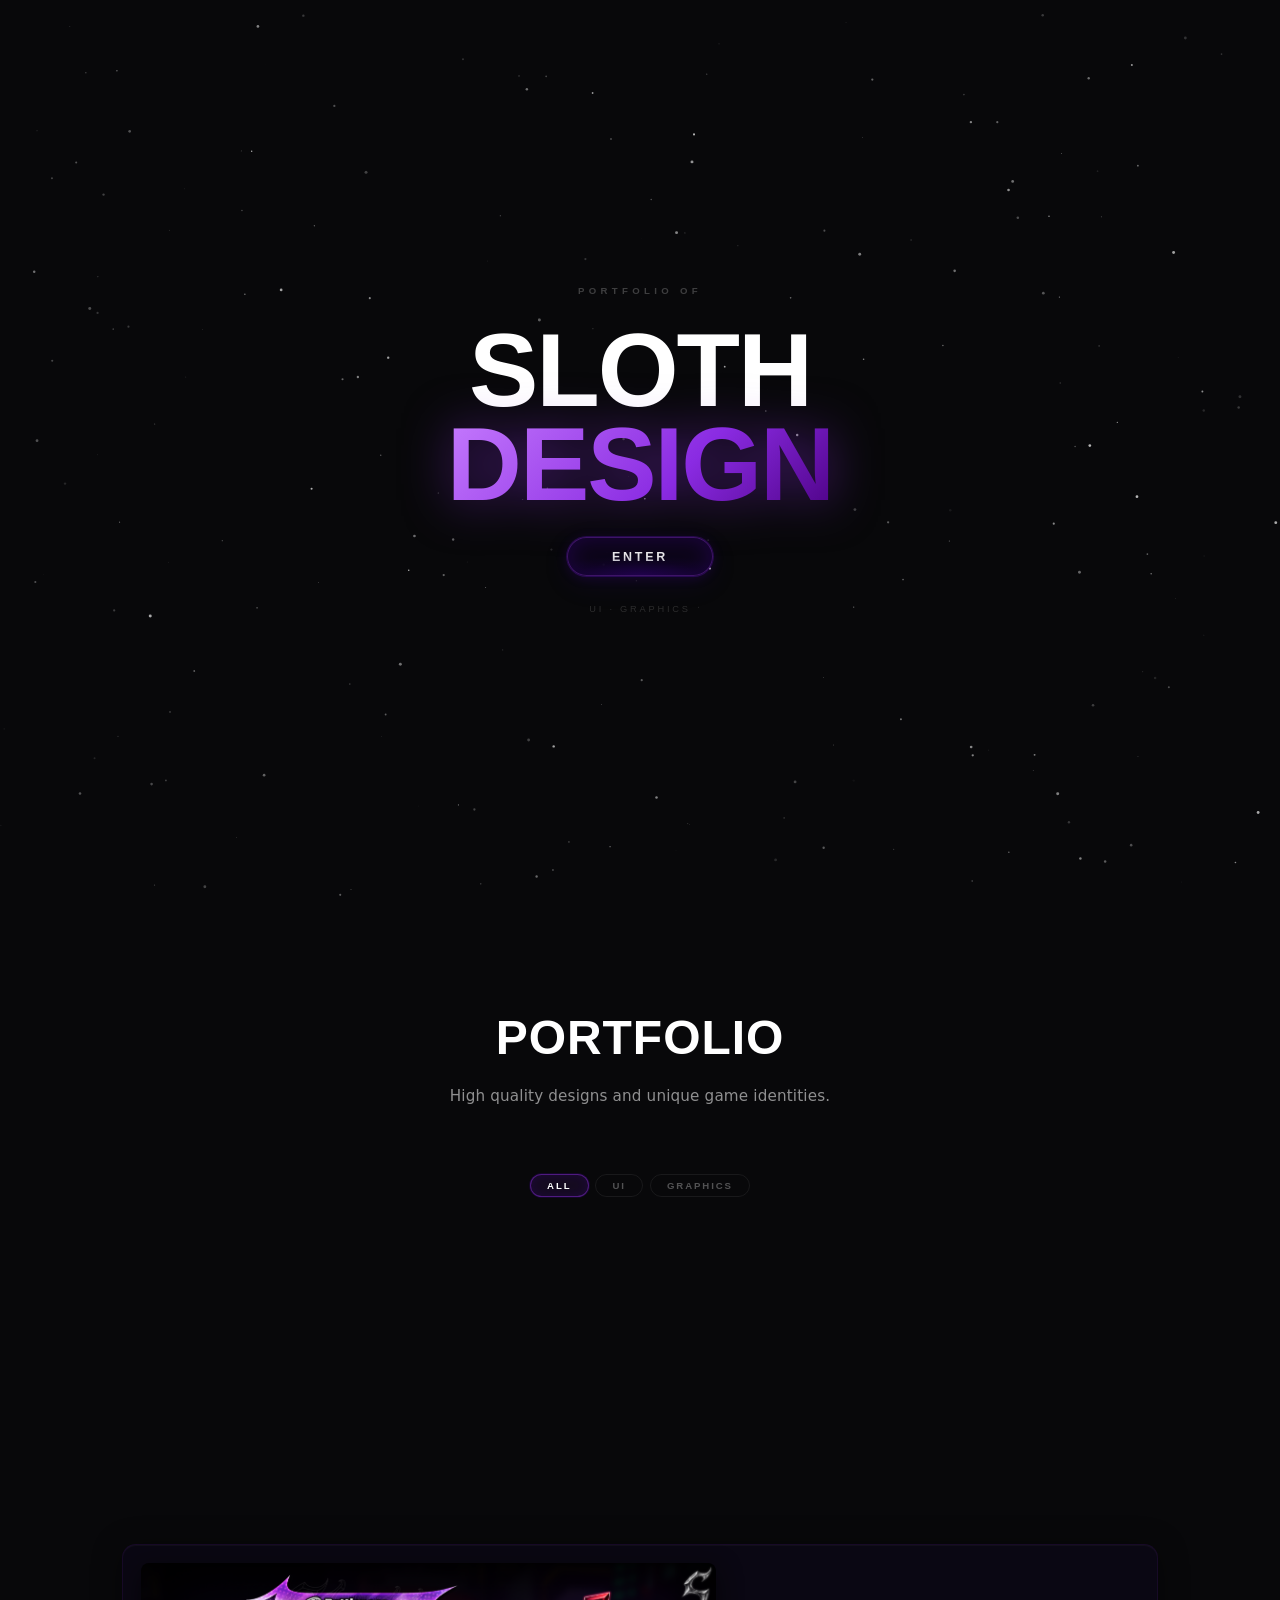
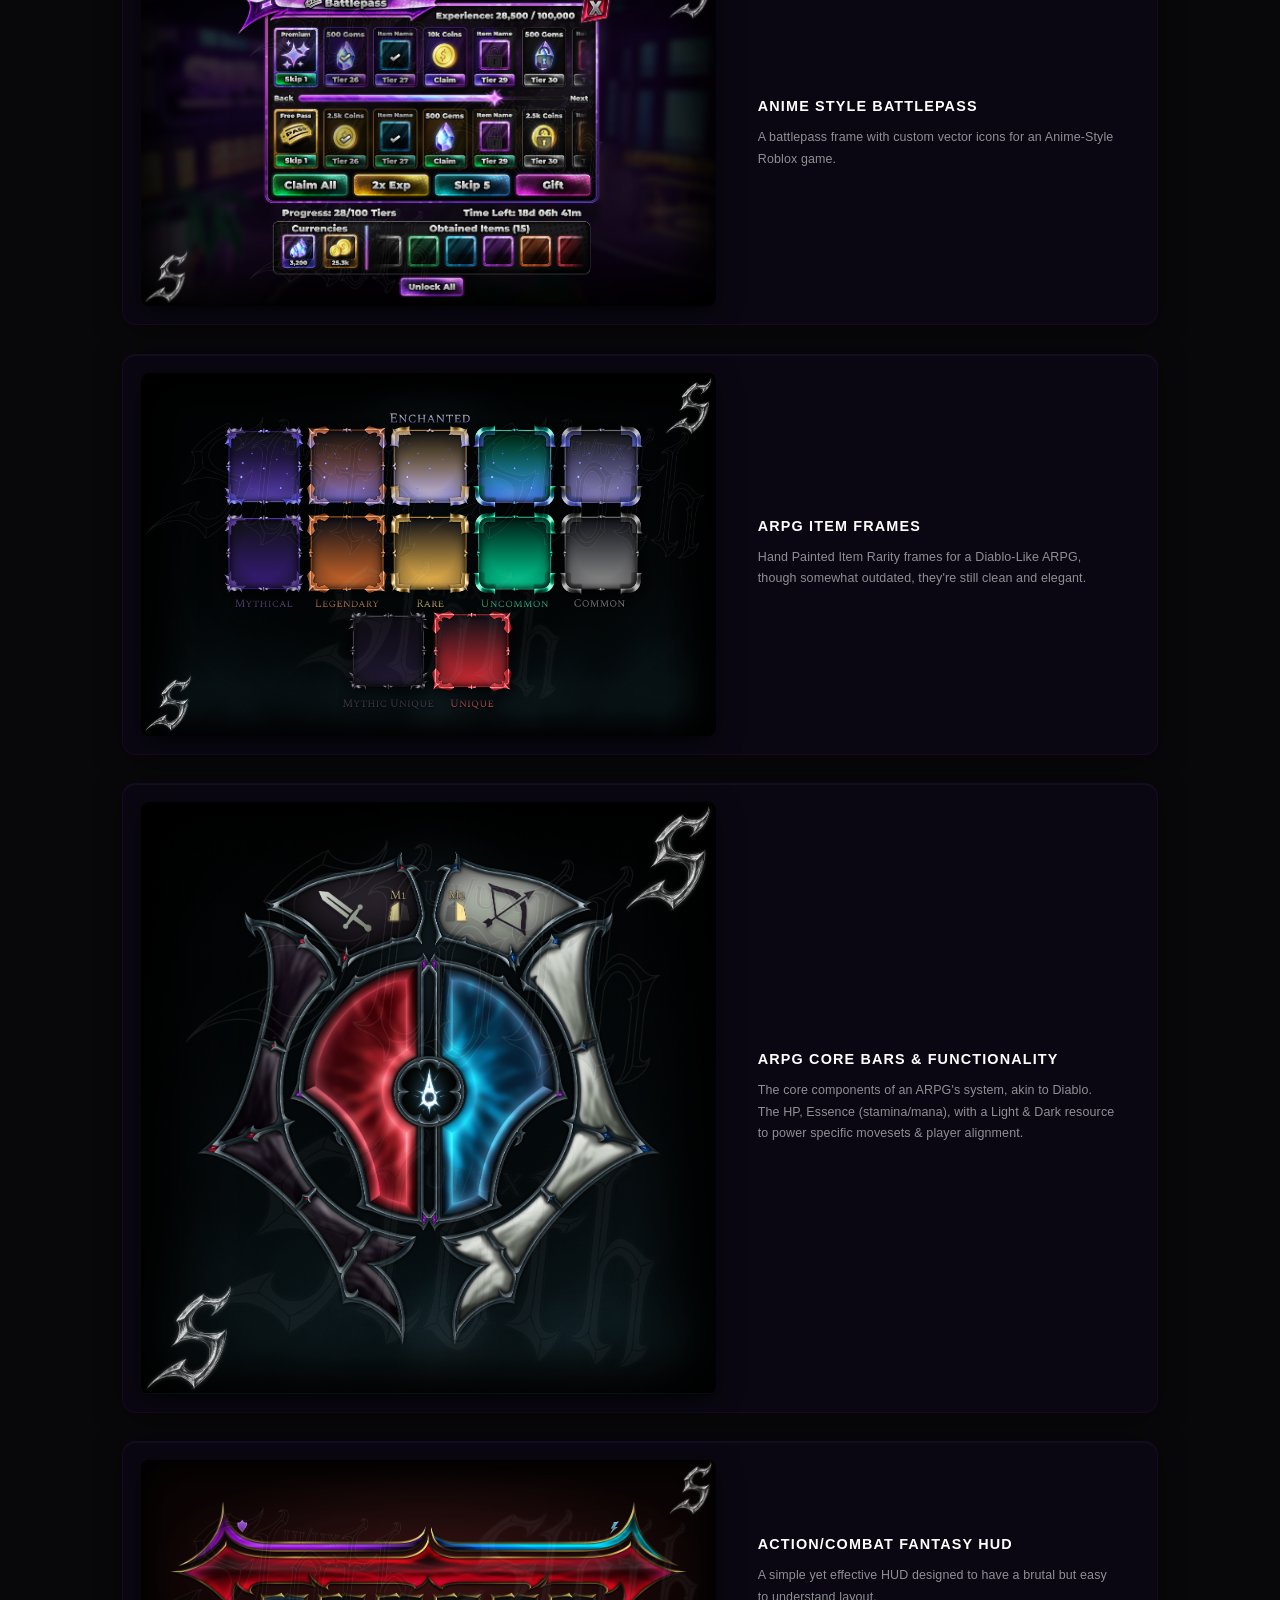
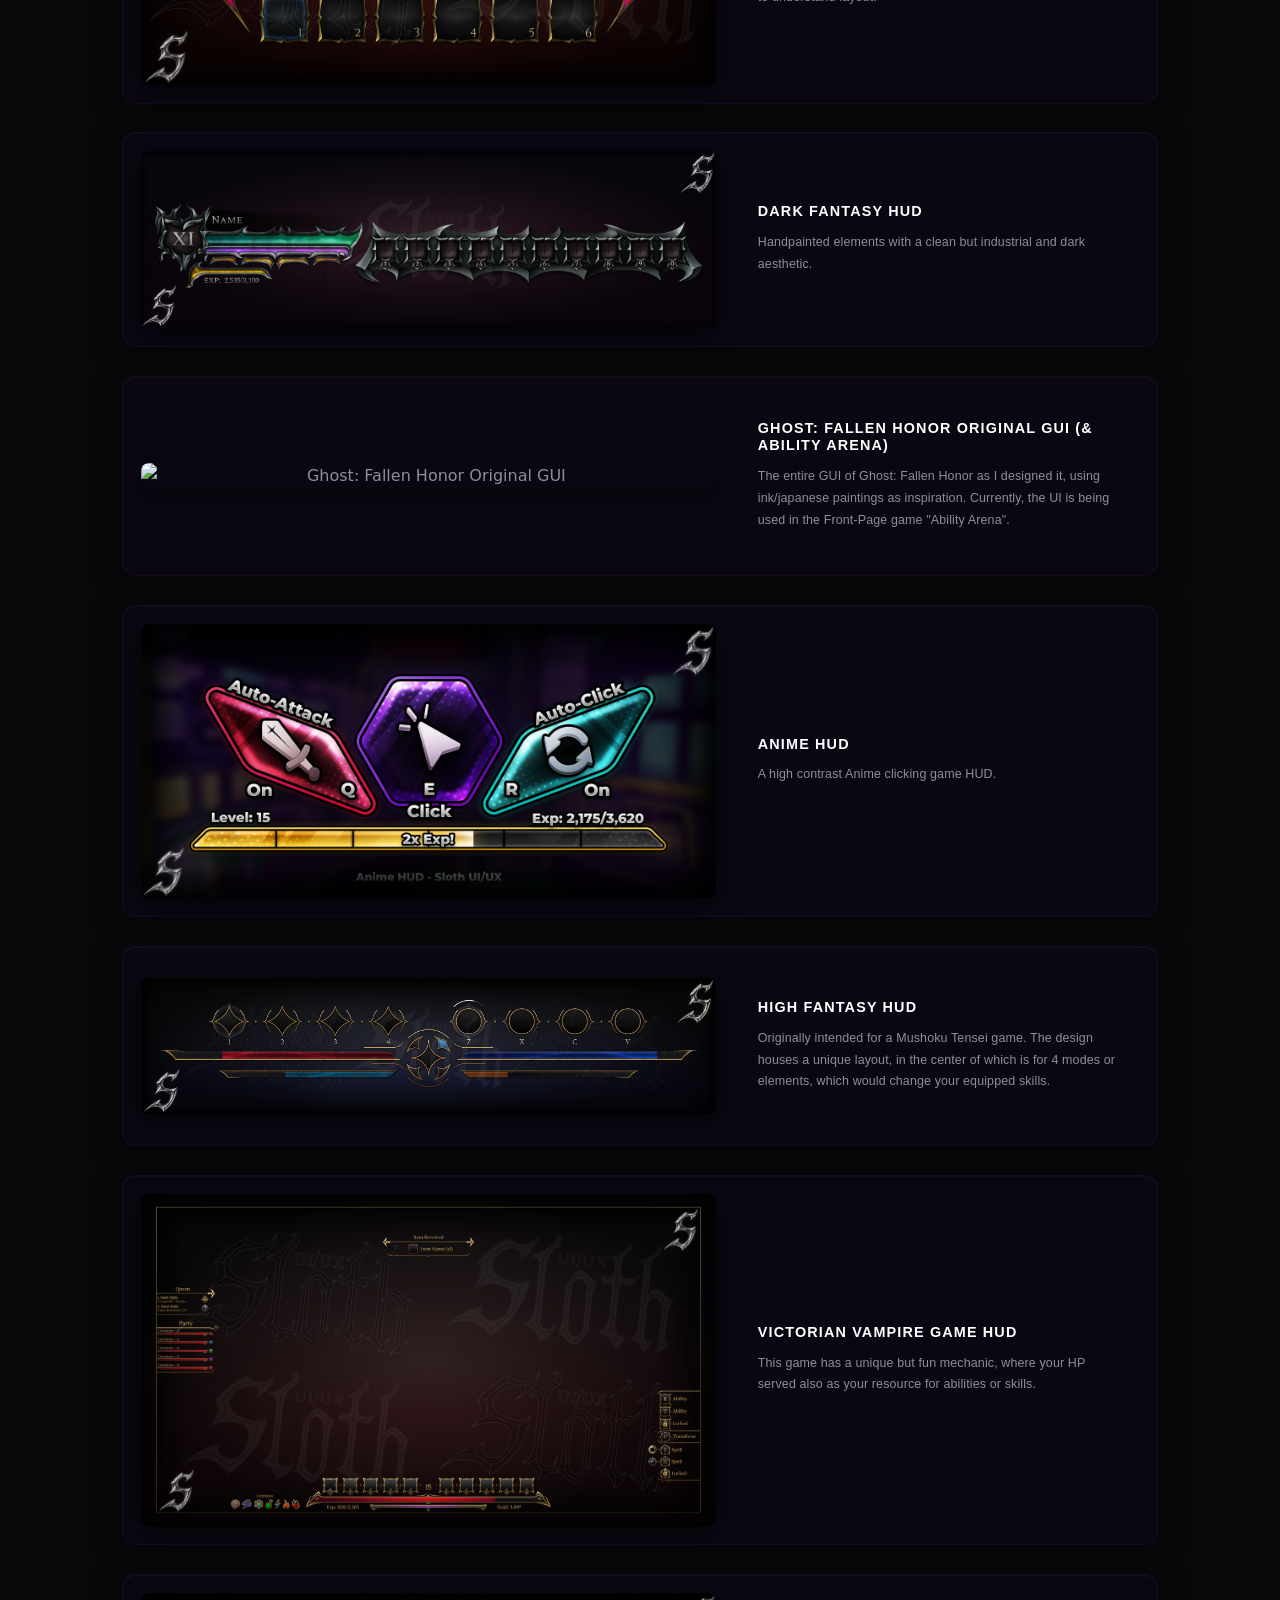
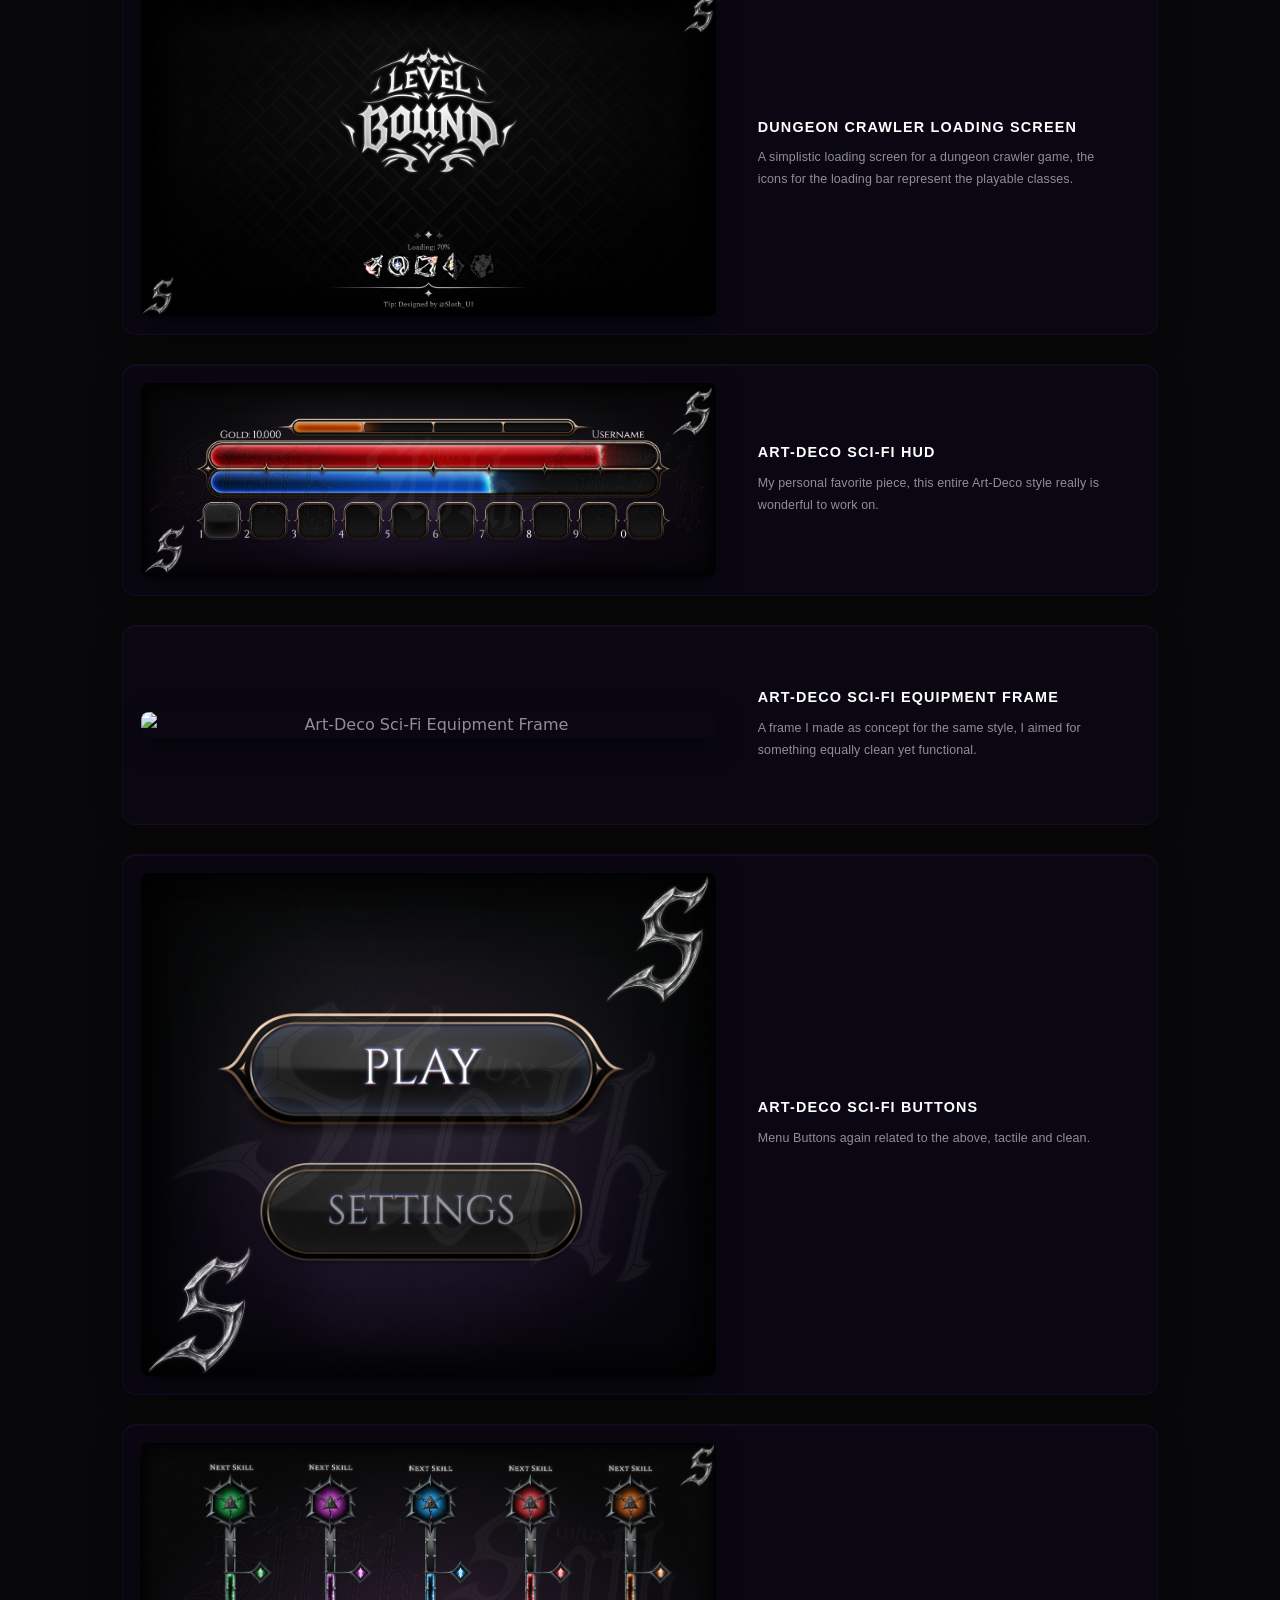
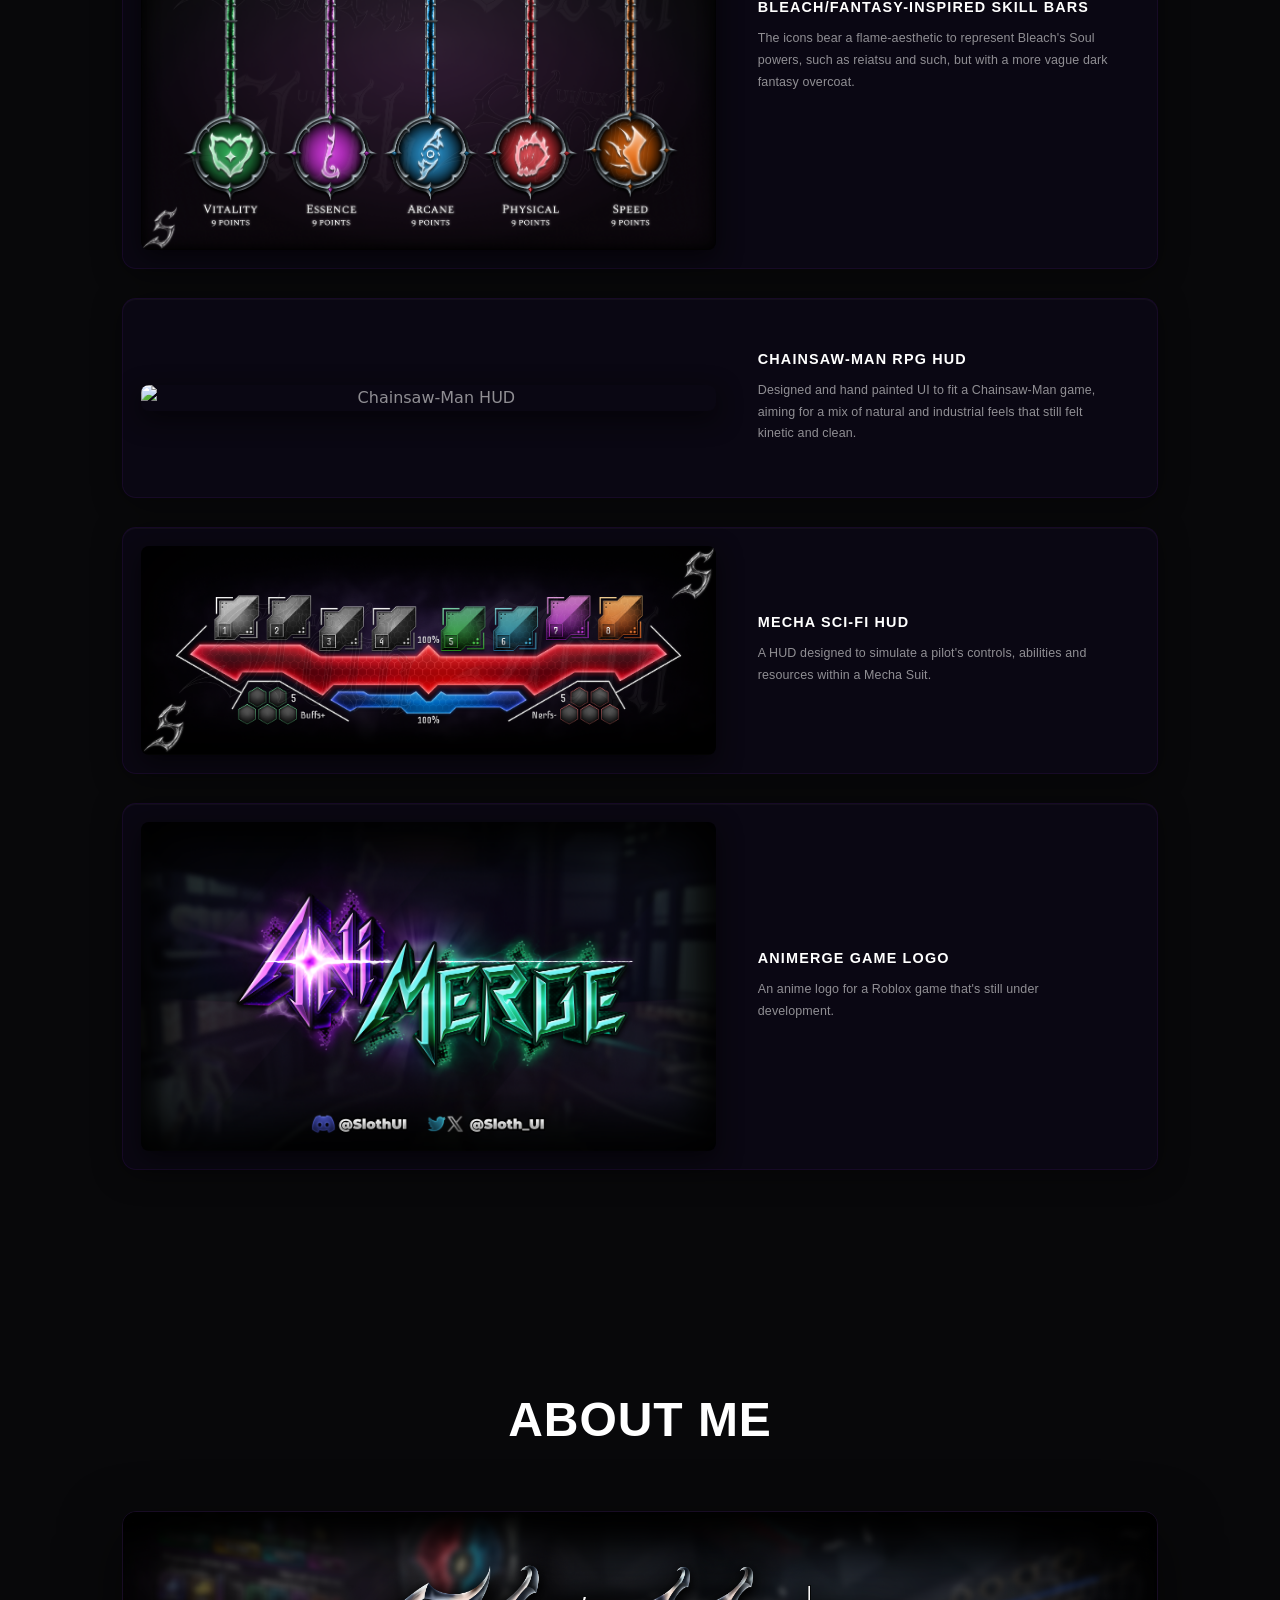
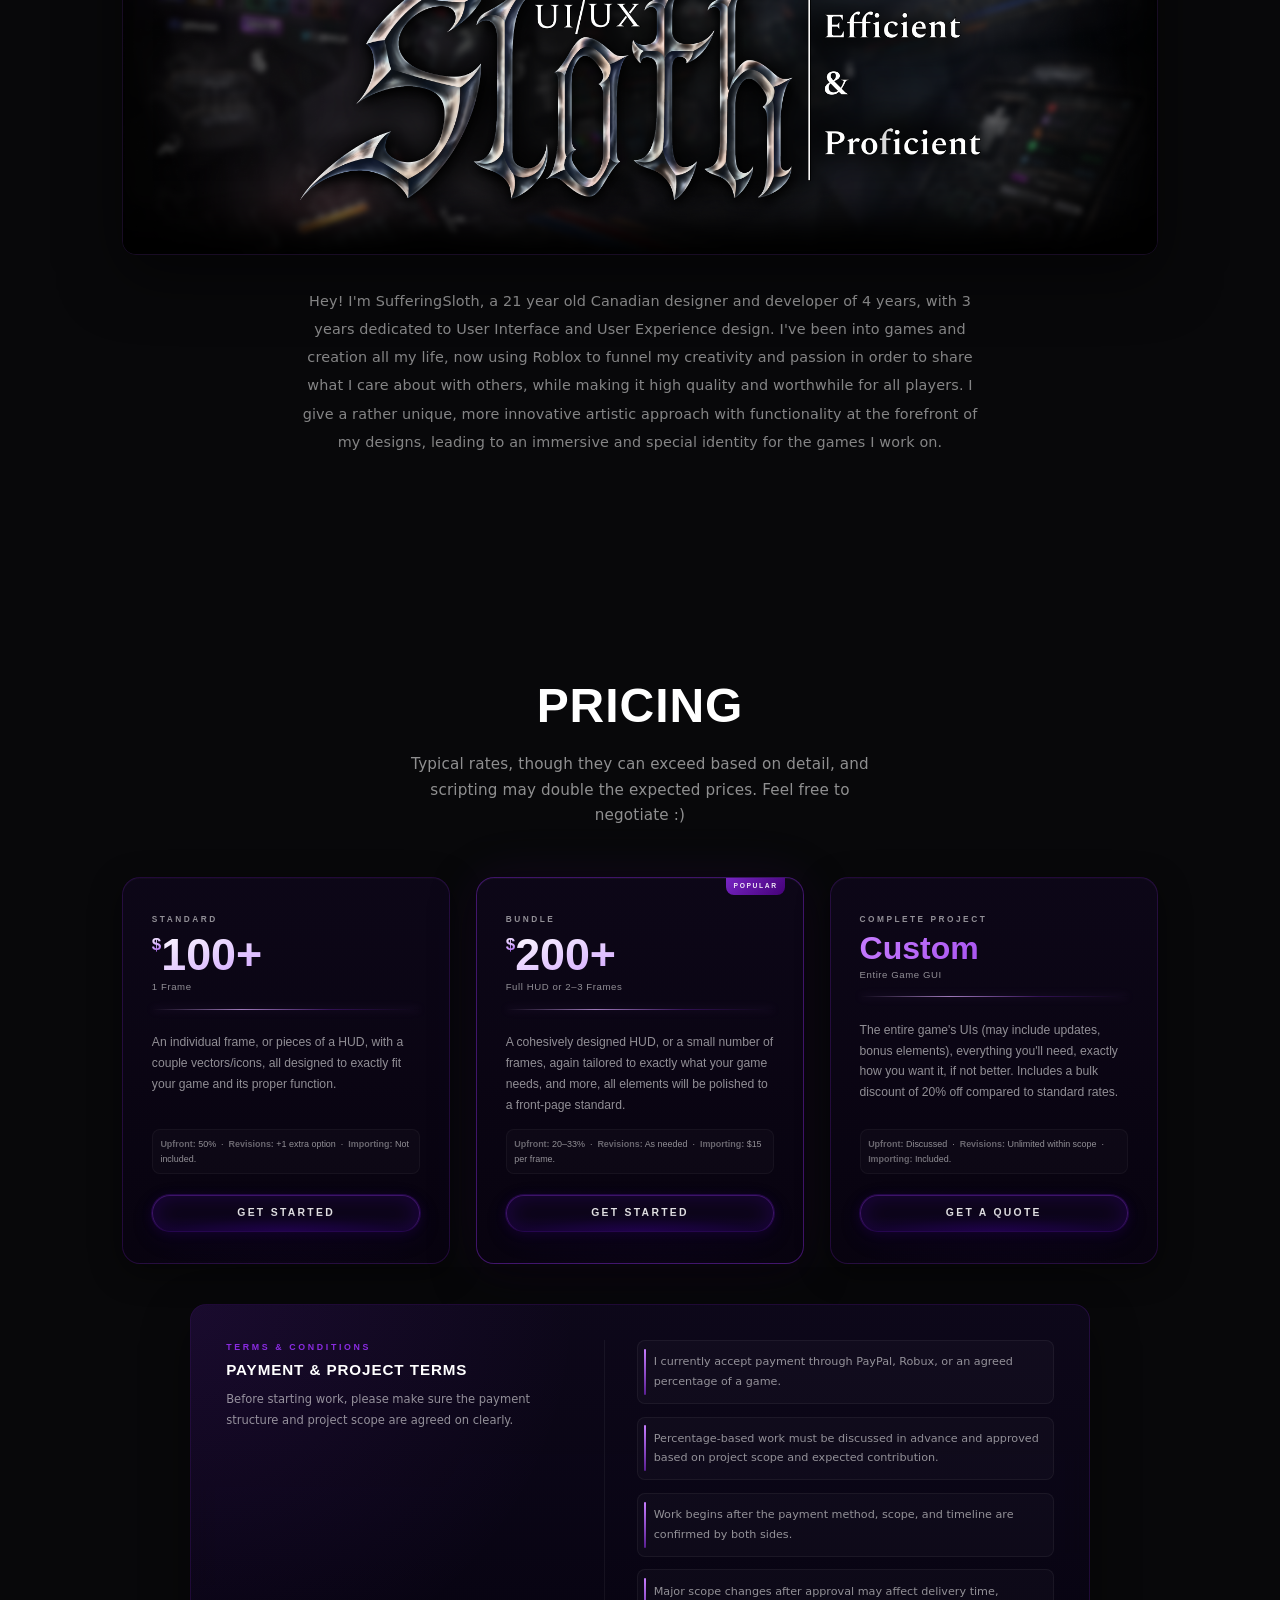
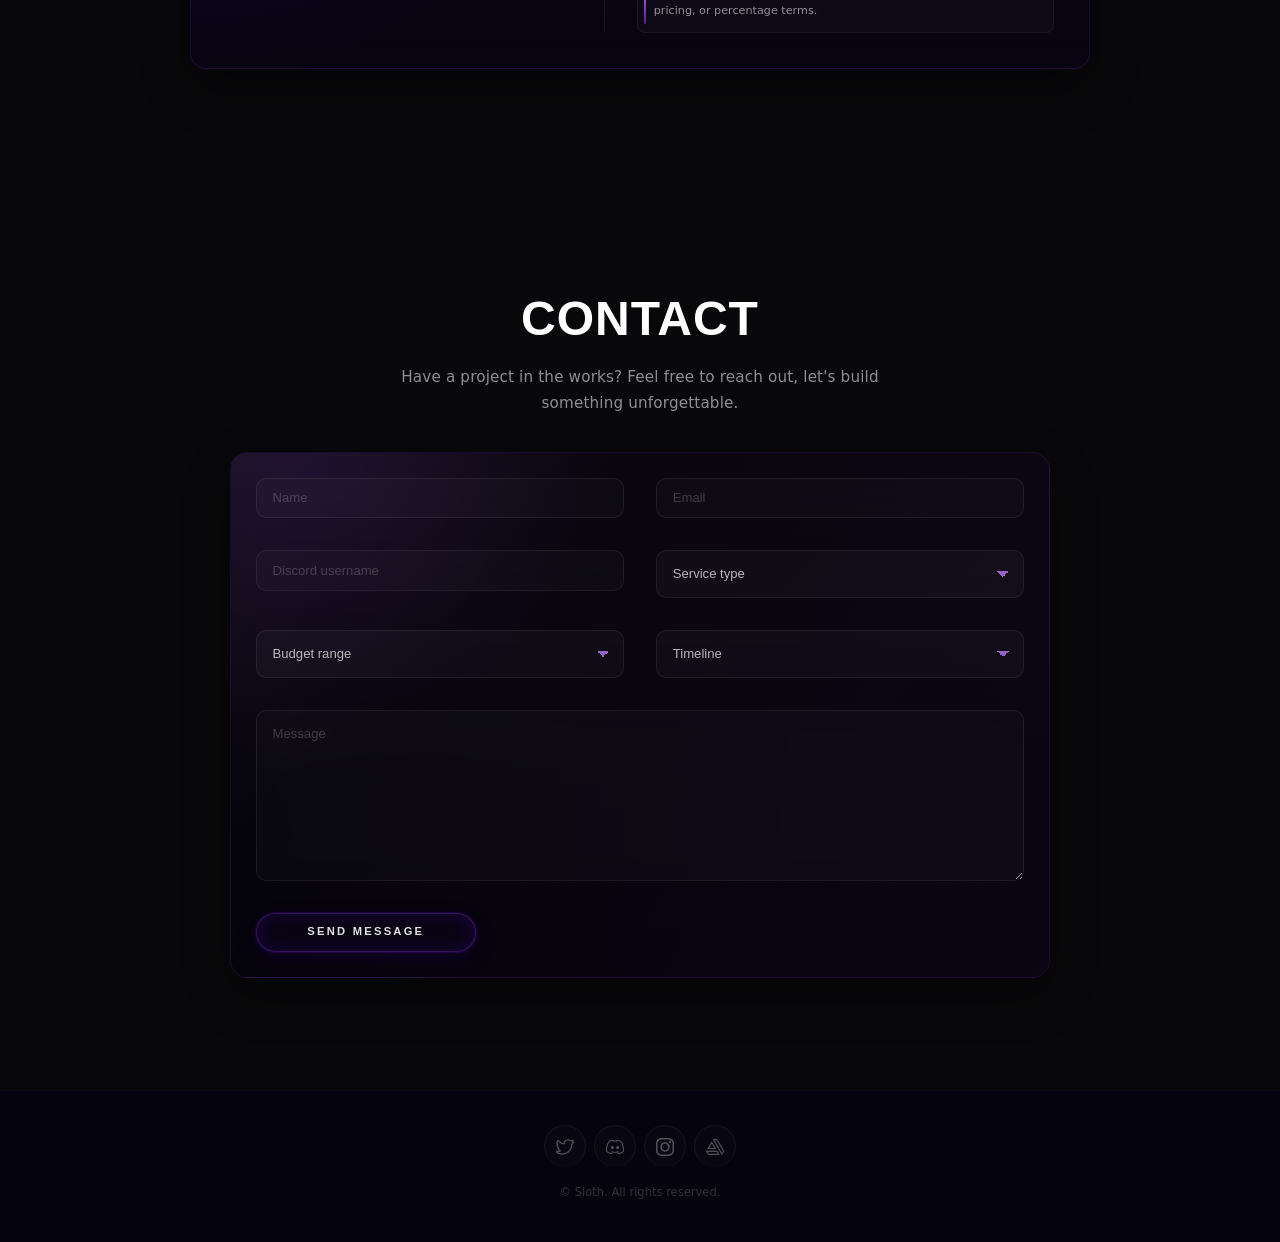
==== index.html @ d687457c "Update index.html" ====
<!DOCTYPE html>
<html lang="en">

<head>
    <title>Sloth UI/Graphics Designer</title>
    <meta charset="utf-8" />
    <meta name="viewport" content="width=device-width, initial-scale=1, user-scalable=no" />
    <meta http-equiv="Content-Security-Policy"
        content="default-src 'self' https://fonts.googleapis.com https://fonts.gstatic.com https://formspree.io; script-src 'self' 'unsafe-inline'; style-src 'self' 'unsafe-inline' https://fonts.googleapis.com;">

    <link rel="stylesheet" href="assets/css/main.css"" />

    <!-- PRELOADER — inline style so it works before any CSS file loads -->
    <style>
        #preloader {
            position: fixed;
            inset: 0;
            background: #020202;
            z-index: 9999999;
            pointer-events: none;
            transition: opacity 0.45s ease;
        }

        #preloader.fade-out {
            opacity: 0;
        }
    </style>
</head>

<body>

    <!-- PRELOADER: first DOM element — covers everything while page initialises -->
    <div id=" preloader">
    </div>

    <!-- CUSTOM CURSOR — single canonical pair -->
    <div id="cursor-dot"></div>
    <div id="cursor-ring"></div>

    <!-- ENTRY PORTAL SPLASH -->
    <div id="splash-screen">
        <canvas id="splash-stars"></canvas>
        <div class="splash-content">
            <p class="splash-eyebrow">PORTFOLIO OF</p>
            <h1 class="splash-title">Sloth<br><span>Design</span></h1>
            <button id="splash-enter" aria-label="Enter Portfolio">
                <span class="btn-text">ENTER</span>
                <span class="btn-ring"></span>
            </button>
            <p class="splash-hint">UI &middot; GRAPHICS</p>
        </div>
    </div>

    <!-- AMBIENT AUDIO -->
    <audio id="ambient-audio" loop>
        <source src="assets/spacesounds.mp3" type="audio/mpeg">
    </audio>

    <!-- MUTE TOGGLE -->
    <button id="audio-toggle" aria-label="Toggle ambient audio" title="Toggle Sound">
        <svg id="icon-on" xmlns="http://www.w3.org/2000/svg" viewBox="0 0 24 24" fill="none" stroke="currentColor"
            stroke-width="1.5">
            <polygon points="11 5 6 9 2 9 2 15 6 15 11 19 11 5"></polygon>
            <path d="M19.07 4.93a10 10 0 0 1 0 14.14"></path>
            <path d="M15.54 8.46a5 5 0 0 1 0 7.07"></path>
        </svg>
        <svg id="icon-off" xmlns="http://www.w3.org/2000/svg" viewBox="0 0 24 24" fill="none" stroke="currentColor"
            stroke-width="1.5" style="display:none;">
            <polygon points="11 5 6 9 2 9 2 15 6 15 11 19 11 5"></polygon>
            <line x1="23" y1="9" x2="17" y2="15"></line>
            <line x1="17" y1="9" x2="23" y2="15"></line>
        </svg>
    </button>

    <!-- NEBULA BACKGROUND -->
    <div class="nebula-container">
        <div class="blob blob-1"></div>
        <div class="blob blob-2"></div>
        <div class="blob blob-3"></div>
        <canvas id="shooting-stars"></canvas>
    </div>

    <div id="wrapper"></div>

    <!-- HEADER / TOP NAV -->
    <div id="header">
        <div class="top">
            <div id="logo">
                <span class="image avatar48"><img src="images/avatar.png" alt="Sloth avatar" /></span>
                <h1 id="title">Sloth</h1>
                <p>Front-Page UI Designer</p>
            </div>
            <nav id="nav">
                <ul>
                    <li><a href="#top" id="top-link"> <span class="icon solid fa-home">Intro</span></a></li>
                    <li><a href="#portfolio" id="portfolio-link"> <span class="icon solid fa-th">Portfolio</span></a>
                    </li>
                    <li><a href="#about" id="about-link"> <span class="icon solid fa-user">About Me</span></a></li>
                    <li><a href="#pricing" id="pricing-link"> <span class="icon solid fa-tag">Pricing</span></a></li>
                    <li><a href="#terms" id="terms-link"> <span class="icon solid fa-file-contract">Terms</span></a>
                    </li>
                    <li><a href="#contact" id="contact-link"> <span class="icon solid fa-envelope">Contact</span></a>
                    </li>
                </ul>
            </nav>

            <div class="bottom">
                <!-- Achievement Stats -->
                <div class="sidebar-stats">
                    <div class="stat-item">
                        <span class="stat-value">30M+</span>
                        <span class="stat-label">Visits</span>
                    </div>
                    <div class="stat-item">
                        <span class="stat-value">17K</span>
                        <span class="stat-label">Peak CCU</span>
                    </div>
                </div>
                <div class="nav-socials" aria-label="Social links">
                    <a href="https://x.com/sloth_ui" class="social-link nav-social-link" data-popup-type="visit"
                        data-popup-label="Twitter" data-popup-url="https://x.com/sloth_ui" aria-label="Twitter"></a>
                    <a href="#" class="social-link nav-social-link" data-popup-type="handle" data-popup-label="Discord"
                        data-popup-handle="@slothui - server invite: https://discord.gg/rnekQQsF6T"
                        aria-label="Discord"></a>
                    <a href="https://www.instagram.com/sloth_ui/" class="social-link nav-social-link"
                        data-popup-type="visit" data-popup-label="Instagram"
                        data-popup-url="https://www.instagram.com/sloth_ui/" aria-label="Instagram"></a>
                    <a href="https://www.artstation.com/sloth_ui" class="social-link nav-social-link"
                        data-popup-type="visit" data-popup-label="ArtStation"
                        data-popup-url="https://www.artstation.com/sloth_ui" aria-label="ArtStation"></a>
                </div>
            </div>
        </div>
    </div>
    <div id="headerToggle">
        <button class="toggle" type="button" aria-label="Toggle navigation"></button>
    </div>

    <!-- MAIN -->
    <div id="main">

        <!-- Intro — pure void -->
        <section id="top" class="one dark cover">
            <div class="container">
                <header class="hero-content">
                    <img src="images/logo.png" alt="Sloth UI Logo"
                        style="max-width:640px;width:90%;height:auto;margin:0 auto 1.5em;display:block;">
                    <p style="font-size:1.1em;color:rgba(255,255,255,0.6);letter-spacing:0.03em;">
                        Hey, I'm Sloth. Check out my work below.
                    </p>
                </header>
                <footer>
                    <a href="#portfolio" class="button scrolly btn-pill">View Work</a>
                </footer>
            </div>
        </section>

        <!-- Portfolio -->
        <section id="portfolio" class="two">
            <div class="container">
                <header class="section-header">
                    <h2>Portfolio</h2>
                    <p>High quality designs and unique game identities.</p>
                </header>

                <div class="portfolio-tabs" role="tablist">
                    <button class="tab-btn active" data-category="all" role="tab" aria-selected="true">All</button>
                    <button class="tab-btn" data-category="ui" role="tab" aria-selected="false">UI</button>
                    <button class="tab-btn" data-category="graphics" role="tab" aria-selected="false">Graphics</button>
                </div>

                <div class="portfolio-list">

                    <article class="portfolio-card" data-category="ui">
                        <div class="card-image"><img src="images/arena_ui.png" alt="Fantasy Arena HUD" /></div>
                        <div class="card-content">
                            <h3>Fantasy Arena HUD</h3>
                            <p>An elegant design for simple mechanics for an upcoming battle arena style game.
                            </p>
                        </div>
                    </article>

                    <article class="portfolio-card" data-category="ui">
                        <div class="card-image"><img src="images/AnimeBP.png" alt="Anime Style BattlePass" />
                        </div>
                        <div class="card-content">
                            <h3>Anime Style BattlePass</h3>
                            <p>A battlepass frame with custom vector icons for an Anime-Style Roblox game.</p>
                        </div>
                    </article>

                    <article class="portfolio-card" data-category="ui">
                        <div class="card-image"><img src="images/arpgitemframes.png" alt="ARPG Item Frames" />
                        </div>
                        <div class="card-content">
                            <h3>ARPG Item Frames</h3>
                            <p>Hand Painted Item Rarity frames for a Diablo-Like ARPG, though somewhat outdated,
                                they're
                                still clean and elegant.</p>
                        </div>
                    </article>

                    <article class="portfolio-card" data-category="ui">
                        <div class="card-image"><img src="images/arpgui.png" alt="ARPG Core Bars & Functionality" />
                        </div>
                        <div class="card-content">
                            <h3>ARPG Core Bars &amp; Functionality</h3>
                            <p>The core components of an ARPG's system, akin to Diablo. The HP, Essence
                                (stamina/mana),
                                with a Light &amp; Dark resource to power specific movesets &amp; player
                                alignment.</p>
                        </div>
                    </article>

                    <article class="portfolio-card" data-category="ui">
                        <div class="card-image"><img src="images/combatfantasyhud.png"
                                alt="Action/Combat Fantasy HUD" /></div>
                        <div class="card-content">
                            <h3>Action/Combat Fantasy HUD</h3>
                            <p>A simple yet effective HUD designed to have a brutal but easy to understand
                                layout.</p>
                        </div>
                    </article>

                    <article class="portfolio-card" data-category="ui">
                        <div class="card-image"><img src="images/darkfantasyhud.png" alt="Dark Fantasy HUD" />
                        </div>
                        <div class="card-content">
                            <h3>Dark Fantasy HUD</h3>
                            <p>Handpainted elements with a clean but industrial and dark aesthetic.</p>
                        </div>
                    </article>

                    <article class="portfolio-card" data-category="ui">
                        <div class="card-image"><img src="images/gfh_fullgameui.png"
                                alt="Ghost: Fallen Honor Original GUI" /></div>
                        <div class="card-content">
                            <h3>Ghost: Fallen Honor Original GUI (& Ability Arena)</h3>
                            <p>The entire GUI of Ghost: Fallen Honor as I designed it, using ink/japanese paintings as
                                inspiration.
                                Currently, the UI is being used in the Front-Page game "Ability Arena".</p>
                        </div>
                    </article>

                    <article class="portfolio-card" data-category="ui">
                        <div class="card-image"><img src="images/anime_hud.png" alt="Anime HUD" /></div>
                        <div class="card-content">
                            <h3>Anime HUD</h3>
                            <p>A high contrast Anime clicking game HUD.</p>
                        </div>
                    </article>

                    <article class="portfolio-card" data-category="ui">
                        <div class="card-image"><img src="images/highfantasyhud.png" alt="High Fantasy HUD" />
                        </div>
                        <div class="card-content">
                            <h3>High Fantasy HUD</h3>
                            <p>Originally intended for a Mushoku Tensei game. The design houses a unique layout,
                                in the
                                center of which is for 4 modes or elements, which would change your equipped
                                skills.</p>
                        </div>
                    </article>

                    <article class="portfolio-card" data-category="ui">
                        <div class="card-image"><img src="images/lowfantasyhud.png" alt="Victorian Vampire game HUD" />
                        </div>
                        <div class="card-content">
                            <h3>Victorian Vampire game HUD</h3>
                            <p>This game has a unique but fun mechanic, where your HP served also as your
                                resource for
                                abilities or skills.</p>
                        </div>
                    </article>

                    <article class="portfolio-card" data-category="ui">
                        <div class="card-image"><img src="images/lvbloading.png" alt="Dungeon Crawler Loading Screen" />
                        </div>
                        <div class="card-content">
                            <h3>Dungeon Crawler Loading Screen</h3>
                            <p>A simplistic loading screen for a dungeon crawler game, the icons for the loading
                                bar
                                represent the playable classes.</p>
                        </div>
                    </article>

                    <article class="portfolio-card" data-category="ui">
                        <div class="card-image"><img src="images/scififantasyhud.png" alt="Art-Deco Sci-Fi HUD" />
                        </div>
                        <div class="card-content">
                            <h3>Art-Deco Sci-Fi HUD</h3>
                            <p>My personal favorite piece, this entire Art-Deco style really is wonderful to
                                work on.
                            </p>
                        </div>
                    </article>

                    <article class="portfolio-card" data-category="ui">
                        <div class="card-image"><img src="images/scififantasyequipment.png"
                                alt="Art-Deco Sci-Fi Equipment Frame" /></div>
                        <div class="card-content">
                            <h3>Art-Deco Sci-Fi Equipment Frame</h3>
                            <p>A frame I made as concept for the same style, I aimed for something equally clean
                                yet
                                functional.</p>
                        </div>
                    </article>

                    <article class="portfolio-card" data-category="ui">
                        <div class="card-image"><img src="images/scifimenubuttons.png" alt="Art-Deco Sci-Fi Buttons" />
                        </div>
                        <div class="card-content">
                            <h3>Art-Deco Sci-Fi Buttons</h3>
                            <p>Menu Buttons again related to the above, tactile and clean.</p>
                        </div>
                    </article>

                    <article class="portfolio-card" data-category="ui">
                        <div class="card-image"><img src="images/skillbars.png"
                                alt="Bleach/Fantasy-Inspired Skill Bars" /></div>
                        <div class="card-content">
                            <h3>Bleach/Fantasy-Inspired Skill Bars</h3>
                            <p>The icons bear a flame-aesthetic to represent Bleach's Soul powers, such as
                                reiatsu and
                                such, but with a more vague dark fantasy overcoat.</p>
                        </div>
                    </article>

                    <article class="portfolio-card" data-category="ui">
                        <div class="card-image"><img src="images/csm_ui.png" alt="Chainsaw-Man HUD" /></div>
                        <div class="card-content">
                            <h3>Chainsaw-Man RPG HUD</h3>
                            <p>Designed and hand painted UI to fit a Chainsaw-Man game, aiming for a mix of
                                natural and
                                industrial feels that still felt kinetic and clean.</p>
                        </div>
                    </article>

                    <article class="portfolio-card" data-category="ui">
                        <div class="card-image"><img src="images/mecha_ui.png" alt="Mecha Sci-Fi HUD" /></div>
                        <div class="card-content">
                            <h3>Mecha Sci-Fi HUD</h3>
                            <p>A HUD designed to simulate a pilot's controls, abilities and resources within a
                                Mecha
                                Suit.</p>
                        </div>
                    </article>

                    <article class="portfolio-card" data-category="graphics">
                        <div class="card-image"><img src="images/AniMergeLogo.png" alt="AniMerge Logo" />
                        </div>
                        <div class="card-content">
                            <h3>AniMerge Game Logo</h3>
                            <p>An anime logo for a Roblox game that's still under development.</p>
                        </div>
                    </article>

                </div>
            </div>
        </section>

        <!-- About Me -->
        <section id="about" class="three">
            <div class="container">
                <header class="section-header">
                    <h2>About Me</h2>
                </header>
                <a href="#" class="image featured"><img src="images/narrowbanner.png" alt="" /></a>
                <p>Hey! I'm SufferingSloth, a 21 year old Canadian designer and developer of 4 years, with 3 years
                    dedicated to
                    User Interface and User Experience design. I've been into games and creation all my life,
                    now using
                    Roblox to funnel my creativity and passion in order to share what I care about with others,
                    while
                    making
                    it high quality and worthwhile for all players. I give a rather unique, more innovative
                    artistic
                    approach
                    with functionality at the forefront of my designs, leading to an immersive and special
                    identity for
                    the
                    games I work on.</p>
            </div>
        </section>

        <!-- Pricing -->
        <section id="pricing" class="five">
            <div class="container">
                <header class="section-header">
                    <h2>Pricing</h2>
                    <p>Typical rates, though they can exceed based on detail, and scripting may double the expected prices. Feel free to negotiate :) </p>
                </header>

                <div class="pricing-grid">

                    <div class="pricing-card">
                        <p class="pricing-tier">Standard</p>
                        <p class="pricing-price"><sup>$</sup>100+</p>
                        <p class="pricing-frame">1 Frame</p>
                        <hr class="pricing-divider">
                        <p class="pricing-desc">An individual frame, or pieces of a HUD, with a couple
                            vectors/icons,
                            all designed to exactly fit your game and its proper function.</p>
                        <p class="pricing-terms"><strong>Upfront:</strong> 50% &nbsp;·&nbsp;
                            <strong>Revisions:</strong>
                            +1 extra option &nbsp;·&nbsp; <strong>Importing:</strong> Not included.
                        </p>
                        <div class="pricing-cta-wrap">
                            <a href="#contact" class="pricing-cta scrolly">Get Started</a>
                        </div>
                    </div>

                    <div class="pricing-card featured">
                        <p class="pricing-tier">Bundle</p>
                        <p class="pricing-price"><sup>$</sup>200+</p>
                        <p class="pricing-frame">Full HUD or 2–3 Frames</p>
                        <hr class="pricing-divider">
                        <p class="pricing-desc">A cohesively designed HUD, or a small number of frames, again
                            tailored
                            to exactly what your game needs, and more, all elements will be polished to a
                            front-page
                            standard.</p>
                        <p class="pricing-terms"><strong>Upfront:</strong> 20–33% &nbsp;·&nbsp;
                            <strong>Revisions:</strong> As needed &nbsp;·&nbsp; <strong>Importing:</strong> $15
                            per
                            frame.
                        </p>
                        <div class="pricing-cta-wrap">
                            <a href="#contact" class="pricing-cta scrolly">Get Started</a>
                        </div>
                    </div>

                    <div class="pricing-card">
                        <p class="pricing-tier">Complete Project</p>
                        <p class="pricing-price custom">Custom</p>
                        <p class="pricing-frame">Entire Game GUI</p>
                        <hr class="pricing-divider">
                        <p class="pricing-desc">The entire game's UIs (may include updates, bonus elements),
                            everything
                            you'll need, exactly how you want it, if not better. Includes a bulk discount of 20%
                            off
                            compared to standard rates.</p>
                        <p class="pricing-terms"><strong>Upfront:</strong> Discussed &nbsp;·&nbsp;
                            <strong>Revisions:</strong> Unlimited within scope &nbsp;·&nbsp;
                            <strong>Importing:</strong>
                            Included.
                        </p>
                        <div class="pricing-cta-wrap">
                            <a href="#contact" class="pricing-cta scrolly">Get a Quote</a>
                        </div>
                    </div>

                </div>

                <div class="terms-card" id="terms">
                    <div class="terms-copy">
                        <p class="terms-eyebrow">Terms &amp; Conditions</p>
                        <h3>Payment &amp; Project Terms</h3>
                        <p>Before starting work, please make sure the payment structure and project scope are
                            agreed on
                            clearly.</p>
                    </div>
                    <ul class="terms-list">
                        <li>I currently accept payment through PayPal, Robux, or an agreed percentage of a game.
                        </li>
                        <li>Percentage-based work must be discussed in advance and approved based on project
                            scope and
                            expected contribution.</li>
                        <li>Work begins after the payment method, scope, and timeline are confirmed by both
                            sides.</li>
                        <li>Major scope changes after approval may affect delivery time, pricing, or percentage
                            terms.
                        </li>
                    </ul>
                </div>
            </div>
        </section>

        <!-- Contact -->
        <section id="contact" class="four">
            <div class="container">
                <header class="section-header contact-heading">
                    <h2>Contact</h2>
                    <p>Have a project in the works? Feel free to reach out, let's build something unforgettable.
                    </p>
                </header>
                <!--
                -->
                <form id="contact-form" class="contact-intake" method="POST" action="https://formspree.io/f/xwvalzwo"
                    novalidate>
                    <input type="hidden" name="_subject" value="Portfolio Contact — Sloth Design">
                    <input type="text" name="_gotcha" style="display:none" tabindex="-1" autocomplete="off">
                    <div class="row">
                        <div class="col-6 col-12-mobile">
                            <input type="text" id="field-name" name="name" placeholder="Name" maxlength="100"
                                autocomplete="name" required />
                        </div>
                        <div class="col-6 col-12-mobile">
                            <input type="email" id="field-email" name="email" placeholder="Email" maxlength="200"
                                autocomplete="email" required />
                        </div>
                        <div class="col-6 col-12-mobile">
                            <input type="text" id="field-discord" name="discord" placeholder="Discord username"
                                maxlength="100" autocomplete="off" />
                        </div>
                        <div class="col-6 col-12-mobile">
                            <select id="field-service" name="service_type" aria-label="Service type">
                                <option value="">Service type</option>
                                <option value="Single frame or HUD piece">Single frame or HUD piece</option>
                                <option value="Full HUD / UI bundle">Full HUD / UI bundle</option>
                                <option value="Full game GUI">Full game GUI</option>
                                <option value="Icons / vectors / graphics">Icons / vectors / graphics</option>
                                <option value="Not sure yet">Not sure yet</option>
                            </select>
                        </div>
                        <div class="col-6 col-12-mobile">
                            <select id="field-budget" name="budget_range" aria-label="Budget range">
                                <option value="">Budget range</option>
                                <option value="$100-$200">$100-$200</option>
                                <option value="$200-$500">$200-$500</option>
                                <option value="$1000+">$1000+</option>
                                <option value="Robux payment">Robux payment</option>
                                <option value="Game percentage">Game percentage</option>
                                <option value="Need a quote">Need a quote</option>
                            </select>
                        </div>
                        <div class="col-6 col-12-mobile">
                            <select id="field-timeline" name="timeline" aria-label="Timeline">
                                <option value="">Timeline</option>
                                <option value="ASAP">ASAP</option>
                                <option value="1-2 weeks">1-2 weeks</option>
                                <option value="2-4 weeks">2-4 weeks</option>
                                <option value="1+ month">1+ month</option>
                                <option value="Flexible">Flexible</option>
                            </select>
                        </div>
                        <div class="col-12">
                            <textarea id="field-message" name="message" placeholder="Message" maxlength="2000"
                                required></textarea>
                        </div>
                        <div class="col-12">
                            <input type="submit" id="form-submit" value="Send Message" />
                        </div>
                    </div>
                    <p id="form-status" style="display:none;margin-top:1em;font-size:0.8em;text-align:center;">
                    </p>
                </form>
            </div>
        </section>

    </div>

    <!-- Footer -->
    <div id="footer">
        <div class="footer-socials" aria-label="Social media links">
            <a href="https://x.com/sloth_ui" class="footer-social-link" aria-label="Twitter">
                <svg width="878" height="748" viewBox="0 0 878 748" fill="none" xmlns="http://www.w3.org/2000/svg">
                    <path fill-rule="evenodd" clip-rule="evenodd"
                        d="M600.206 0.553037C585.847 -0.900264 564.427 0.741489 550.375 2.80694L550.35 2.81085L550.324 2.81378C528.17 6.08952 507.749 13.0308 487.244 23.2454L487.226 23.2552L487.207 23.264C467.596 33.05 447.731 46.769 432.382 61.9876L432.325 62.0433L432.27 62.0989C420.929 73.4024 406.107 91.3265 398.066 105.233L398.025 105.304L397.984 105.374C391.078 117.395 382.801 136.473 378.152 150.161L378.149 150.168C373.822 162.916 371.33 173.766 369.936 185.365C365.516 184.358 361.135 183.345 357.831 182.559C352.881 181.374 338.735 177.427 327.802 173.865C319.015 171.002 300.842 163.535 288.402 157.768C276.185 152.104 258.586 142.625 250.818 137.722L250.8 137.71L250.781 137.698C242.55 132.51 225.249 120.217 213.524 111.079C203.442 103.192 184.693 86.3587 172.485 74.1038L171.324 72.931C164.378 65.8666 157.873 59.3519 152.946 54.5149C150.525 52.138 148.238 49.9217 146.381 48.1819C145.54 47.3941 144.28 46.2277 142.939 45.0726C142.412 44.618 140.92 43.3365 138.989 41.9095C138.2 41.3263 135.848 39.5997 132.623 37.7845C131.105 36.93 127.723 35.0969 123.134 33.4759C123.091 33.4607 123.044 33.4443 122.995 33.4266C120.485 32.5368 109.287 28.5663 94.6367 30.6517V30.6487C94.118 30.7228 93.6058 30.8052 93.0996 30.8909C92.7502 30.95 92.3988 31.0112 92.0459 31.0774C91.9961 31.0868 91.9464 31.0965 91.8968 31.1061C91.867 31.1119 91.8373 31.1176 91.8076 31.1233C91.4942 31.1835 91.1794 31.2468 90.8633 31.3128C90.8254 31.3207 90.7875 31.3284 90.7497 31.3361C90.696 31.3471 90.6423 31.358 90.5889 31.3694C90.5825 31.3708 90.5761 31.3723 90.5696 31.3739C90.5633 31.3754 90.557 31.3769 90.5508 31.3782C78.2795 34.0069 70.0891 39.7916 66.9062 42.1966C62.5641 45.4777 59.5955 48.6573 58.0898 50.3587C55.0366 53.8091 53.0514 56.866 52.3066 58.0325C50.5826 60.733 49.3854 63.0768 48.9248 63.9876C47.7955 66.221 46.8207 68.4205 46.1641 69.9388C44.7261 73.2637 43.1323 77.2469 41.6289 81.1995L41.5889 81.304L41.5498 81.4085C38.7565 88.8361 34.7793 100.396 32.166 108.725L31.6621 110.345C28.7213 119.903 27.2679 131.077 26.4736 138.739C25.5495 147.653 24.9546 157.712 24.9355 167.153V167.163C24.9013 185.79 26.8879 208.979 32.0459 226.453L32.0469 226.452C33.516 231.443 35.5399 237.263 37.8193 243.217C37.4099 243.691 37.0243 244.15 36.667 244.592C30.385 252.37 27.5945 259.829 26.5488 262.839C24.2649 269.415 23.6247 274.99 23.4316 276.704C22.9164 281.28 22.9284 285.393 22.9639 287.645C23.0454 292.817 23.4849 298.586 24.1084 304.093L24.1064 304.094C25.5374 317.017 29.7131 335.598 33.7041 348.262C38.5017 363.485 48.4173 383.969 57.1816 397.575L57.1807 397.576C63.8046 407.886 73.9071 421.167 83.0674 431.124C82.9163 431.759 82.7722 432.395 82.6416 433.033C80.4194 443.874 81.6441 452.731 82.2363 456.357C82.8298 459.991 83.6711 463.156 83.8909 463.983L83.9219 464.1L83.9404 464.168L83.958 464.236C86.1294 472.394 90.1558 480.746 91.8701 484.284C94.4476 489.605 97.5687 495.539 100.747 501.106L100.784 501.171L100.821 501.236C109.095 515.643 124.055 534.173 135.782 545.862C137.686 547.759 139.76 549.719 141.962 551.708C136.669 552.86 130.969 554.061 126.608 554.923C126.605 554.923 126.602 554.925 126.598 554.925C126.605 554.924 126.608 554.923 126.608 554.923C126.607 554.918 125.644 555.075 123.394 555.306C120.898 555.562 117.681 555.823 113.93 556.055C106.388 556.522 97.7591 556.805 90.125 556.792H90.1133C79.3989 556.777 69.3299 557.019 61.4394 557.728C58.5231 557.99 51.4947 558.645 44.207 560.803C42.0553 561.44 38.5765 562.581 34.5674 564.506C31.204 566.121 23.5168 570.122 16.1631 578.041C7.9009 586.939 -2.14595 603.661 0.403316 625.972C2.68508 645.94 13.852 658.271 19.2119 663.285L19.4053 663.465C23.5831 667.339 27.7282 670.01 28.4977 670.506C28.5353 670.53 28.5648 670.549 28.5859 670.563C30.1498 671.581 31.6764 672.503 32.8994 673.225C35.4086 674.706 38.3115 676.328 41.2441 677.926C47.198 681.17 54.6663 685.069 62.3379 688.928C77.3262 696.468 98.1131 706.152 109.4 710.609C109.417 710.615 109.434 710.622 109.45 710.628C109.466 710.634 109.482 710.64 109.497 710.646C120.239 714.894 137.63 720.801 149.482 724.287L149.504 724.294L149.525 724.3C161.369 727.774 180.952 732.768 193.939 735.7L194.031 735.72L194.124 735.741L194.539 735.833C218.345 741.128 244.787 747.01 291.41 747.101C331.966 747.181 366.097 741.118 386.771 737.318L386.782 737.316C400.812 734.734 422.907 729.522 437.302 725.465C452.24 721.255 475.231 713.394 489.977 707.462C503.733 701.956 522.414 693.732 532.479 688.644C543.93 682.856 564.771 669.888 579.711 659.807L579.742 659.785L579.773 659.765C599.856 646.178 627.456 622.06 649.744 599.741L649.76 599.724L649.775 599.708C671.177 578.245 696.418 549.295 709.611 529.855L709.612 529.856C720.897 513.281 736.44 486.809 745.258 469.254C753.755 452.389 764.819 427.23 770.422 411.726C775.685 397.16 782.726 374.344 786.484 359.577C790.378 344.279 795.264 318.568 797.754 300.823L797.755 300.824C800.137 284.029 802.111 259.961 802.478 243.186C812.134 234.828 820.651 226.463 827.959 218.763C839.255 206.914 854.553 189.768 861.157 180.158C863.325 177.003 865.51 173.688 867.297 170.763C868.042 169.544 869.449 167.207 870.802 164.535L870.843 164.455C871.294 163.566 873.237 159.74 874.797 154.733C874.81 154.691 874.826 154.639 874.846 154.577C875.377 152.903 878.207 143.975 877.388 132.475C876.943 126.236 874.955 111.882 863.604 98.2718C860.97 95.1139 858.146 92.3653 855.203 89.9847C855.319 89.444 855.436 88.8802 855.545 88.3021L855.564 88.2034C855.991 85.9412 857.641 77.2077 855.949 66.4476C853.761 52.5268 844.957 31.6456 821.702 20.7142C804.094 12.4374 788.26 15.1829 784.04 15.9593C774.813 17.6567 766.753 21.4179 764.405 22.5135C764.277 22.5733 764.166 22.6251 764.072 22.6683C760.352 24.3873 755.865 26.6273 751.349 28.889L751.336 28.8948L751.323 28.9017C741.957 33.5973 729.185 39.042 724.616 40.6038C721.875 41.5408 718.302 42.6812 714.601 43.8167C702.758 34.7044 692.493 28.0178 683.167 23.4398C670.891 17.4135 652.454 10.9381 639.187 7.66534L639.188 7.66436C639.17 7.65991 639.151 7.65573 639.133 7.65155C639.116 7.64745 639.098 7.64335 639.08 7.63897C639.06 7.6341 639.04 7.62821 639.021 7.62335L639.02 7.62433C627.535 4.78007 610.999 1.64415 600.205 0.554013L600.206 0.553037ZM559.101 62.1692C571.176 60.3943 586.977 59.5209 594.164 60.2483C601.381 60.9758 615.115 63.5078 624.718 65.8939L625.632 66.1224C635.214 68.5693 648.974 73.4945 656.727 77.3001C664.729 81.2285 677.824 90.1623 700.375 109.92L714.925 106.137C722.427 104.2 734.404 100.601 742.466 97.9046L744.023 97.3782C752.026 94.6429 767.418 87.9507 778.214 82.5384C797.157 73.0522 797.798 72.9359 796.081 79.2503C795.091 82.8591 790.843 92.2576 786.624 100.143C782.405 108.058 771.725 121.967 762.938 131.075C754.15 140.182 744.314 149 741.113 150.688C737.913 152.376 736.312 154.82 737.563 156.129C738.845 157.467 748.011 156.682 757.933 154.412C767.884 152.143 785.198 147.225 796.401 143.471C807.604 139.717 817.091 136.662 817.498 136.691C817.903 136.694 815.285 140.97 811.707 146.177C808.128 151.386 795.877 165.47 784.441 177.458C773.035 189.476 758.951 202.571 742.598 213.832L742.539 238.566C742.481 252.184 740.618 276.395 738.349 292.399C736.108 308.403 731.598 331.973 728.339 344.777L727.691 347.269C724.279 360.167 718.331 379.331 713.993 391.334C709.366 404.138 699.328 427.068 691.675 442.257C684.051 457.447 669.821 481.686 660.015 496.09C649.801 511.163 627.395 537.178 607.288 557.343L605.316 559.308C584.84 579.608 561.317 599.81 546.151 610.071L543.408 611.909C529.496 621.169 512.915 631.303 505.413 635.095L503.811 635.893C495.3 640.072 479.588 646.997 467.585 651.798C454.781 656.949 433.83 664.107 421.026 667.715L418.542 668.405C405.72 671.91 387.19 676.234 375.924 678.307L374.531 678.551C372.576 678.879 370.388 679.27 367.97 679.703C352.065 682.548 326.235 687.169 291.537 687.101C249.397 687.019 228.757 682.198 213.049 678.529C211.012 678.053 209.058 677.596 207.15 677.172C195.162 674.466 176.83 669.781 166.412 666.726C156.024 663.671 140.31 658.316 131.493 654.825C122.705 651.362 103.704 642.574 89.2998 635.328C74.8965 628.083 61.8024 620.953 60.2012 619.469C58.398 617.781 69.6882 616.763 90.0273 616.792C108.039 616.821 129.631 615.482 138.041 613.824C146.451 612.165 159.225 609.401 166.412 607.713C173.629 606.025 189.982 600.584 202.785 595.637C215.589 590.69 233.281 582.746 242.069 578.003C250.335 573.557 262.054 566.578 269.097 561.983L270.44 561.097C277.143 556.629 282.632 551.681 282.803 550L282.808 549.923C282.808 548.323 278.239 547.013 272.623 547.013C267.036 547.013 254.901 545.005 245.706 542.532C236.511 540.058 221.147 533.861 211.603 528.71C202.029 523.56 186.985 512.181 178.139 503.365C169.293 494.548 157.915 480.173 152.852 471.356C147.818 462.54 142.901 452.414 141.94 448.805C140.253 442.403 140.747 442.257 164.957 442.257C178.575 442.257 193.299 440.803 197.693 439.028C205.579 435.856 205.433 435.71 188.236 429.978C178.634 426.806 164.23 419.822 156.228 414.468C148.225 409.114 136.557 399.744 130.271 393.662C124.015 387.581 113.83 374.748 107.661 365.146C101.463 355.543 93.956 339.829 90.9297 330.227C87.9035 320.624 84.6734 305.9 83.7422 297.491C82.782 289.081 82.6948 282.214 83.4805 282.214C84.2952 282.214 92.4719 285.269 101.667 289.023C110.862 292.776 125.936 296.705 151.862 299.673L131.493 279.304C119.679 267.49 107.604 251.922 102.715 242.203C98.0882 233.008 92.1807 218.284 89.5908 209.467C86.8283 200.108 85.0222 184.113 84.9385 168.757L84.9355 167.274C84.9646 152.87 86.7974 135.178 89.0088 127.991C91.2203 120.803 95.1493 109.338 97.71 102.529C100.299 95.7202 102.714 90.1044 103.122 90.0452C103.529 89.9579 114.995 101.219 128.584 115.041L129.883 116.354C143.542 130.073 164.193 148.672 176.597 158.369C189.4 168.35 208.402 181.91 218.79 188.457C229.207 195.034 249.17 205.713 263.166 212.202L265.867 213.441C279.744 219.728 298.331 227.366 309.215 230.912C320.826 234.695 339.213 240.211 346.404 241.912C353.589 243.611 363.815 245.513 370.104 246.888C377.32 248.459 393.354 250.497 428.301 253.116V221.107C428.301 195.413 429.611 185.228 434.965 169.456C438.631 158.661 445.411 143.267 450.009 135.265C454.491 127.513 465.035 114.326 473.785 105.441L474.627 104.595C484.899 94.4106 499.361 84.2552 513.997 76.9515C529.769 69.0948 544.144 64.3808 559.101 62.1692Z"
                        fill="currentColor" />
                </svg>
            </a>
            <a href="#" class="footer-social-link" aria-label="Discord">
                <svg width="978" height="783" viewBox="0 0 978 783" fill="none" xmlns="http://www.w3.org/2000/svg">
                    <path
                        d="M616.495 338.691C620.147 337.832 626.809 337.403 633.684 337.618C642.278 337.94 646.898 338.692 653.343 340.84C657.855 342.343 664.408 345.351 667.846 347.499C671.177 349.647 676.333 353.407 679.234 355.877C682.135 358.24 686.647 363.181 689.333 366.726C691.911 370.27 695.994 376.929 698.25 381.548C700.613 386.059 703.406 393.363 704.695 397.659C706.199 403.03 707.059 409.904 707.489 420.43C707.919 431.707 707.704 437.508 706.415 443.522C705.609 447.651 703.575 454.518 701.819 459.254L701.126 461.088C699.274 465.824 695.705 472.691 692.986 476.819C690.085 481.223 684.176 488.205 679.664 492.394C675.259 496.582 669.243 501.2 666.342 502.812C663.442 504.423 657.426 507 653.021 508.504C647.65 510.33 641.634 511.512 635.296 511.941C628.527 512.264 623.263 511.941 617.569 510.76C613.164 509.793 605.644 507.108 600.918 504.853C596.191 502.49 589.423 498.086 585.878 494.971C582.332 491.856 577.068 486.378 574.168 482.834C571.267 479.182 566.755 471.878 564.284 466.615C561.705 461.352 558.912 454.048 557.945 450.504C557.086 446.959 555.797 439.656 555.152 434.393C554.507 428.915 554.293 420.966 554.722 416.133C555.152 411.407 556.441 403.889 557.623 399.485C558.804 395.082 561.061 388.529 562.672 384.984C564.284 381.44 567.506 375.64 569.87 372.203C572.126 368.659 576.208 363.396 578.894 360.496C581.58 357.489 586.629 353.085 590.174 350.507C593.72 347.929 599.736 344.599 603.603 342.988C607.471 341.377 613.272 339.443 616.495 338.691Z"
                        fill="currentColor" />
                    <path
                        d="M331.267 338.691C335.242 337.725 341.795 337.403 348.456 337.618C356.513 337.94 361.348 338.799 367.794 340.947C372.52 342.451 379.074 345.458 382.297 347.392C385.519 349.325 390.784 353.299 394.006 356.092C397.122 358.992 401.956 364.255 404.535 367.8C407.221 371.344 410.766 376.929 412.378 380.151C413.989 383.374 416.567 389.925 418.071 394.651C419.575 399.377 421.294 408.293 422.046 414.522C422.798 422.47 422.905 428.485 422.046 434.93C421.508 439.978 420.219 446.959 419.36 450.504C418.501 454.048 415.277 461.997 412.162 468.227C407.328 478 405.286 480.793 396.907 489.278C390.783 495.4 384.553 500.449 380.148 502.919C376.281 504.96 369.513 507.859 365.108 509.148C358.662 511.189 354.687 511.619 344.696 511.619C334.597 511.619 331.052 511.189 325.358 509.148C321.491 507.752 315.474 505.067 312.037 503.241C308.492 501.415 302.046 496.582 297.641 492.394C293.237 488.205 287.758 482.189 285.609 478.967C283.353 475.745 280.453 470.697 278.949 467.689C277.445 464.789 275.188 459.204 274.006 455.337C272.825 451.47 271.214 445.67 270.569 442.448C269.924 439.226 269.387 430.955 269.387 424.188C269.28 416.992 269.924 408.722 270.891 404.318C271.751 400.129 274.006 392.933 275.94 388.207C277.766 383.481 281.419 376.5 283.89 372.633C286.469 368.766 290.444 363.504 292.807 360.818C295.171 358.133 300.65 353.514 305.054 350.507C309.459 347.499 315.69 343.955 318.913 342.666C322.136 341.27 327.722 339.443 331.267 338.691Z"
                        fill="currentColor" />
                    <path fill-rule="evenodd" clip-rule="evenodd"
                        d="M611.184 0.00585938C614.67 0.0494448 617.48 0.398267 617.654 0.417969C618.706 0.536893 619.66 0.667724 620.358 0.767578C621.801 0.974113 623.351 1.22324 624.835 1.47461C627.695 1.95939 631.169 2.60019 634.762 3.32422C642.489 4.75814 654.177 7.28918 661.977 9.17969C669.686 11.0482 684.015 14.7436 694.324 17.5752C705.193 20.5605 721.854 25.6938 732.422 29.2881C743.283 32.8813 759.848 39.0207 770.227 43.126C779.875 46.9419 792.776 52.3621 800.39 55.873L801.84 56.5488L801.926 56.5898C804.412 57.7672 814.784 62.2668 823.564 69.3594C833.539 77.4166 839.566 86.9946 841.573 90.1416C845.741 96.291 852.695 107.523 857.386 115.181L857.527 115.41L857.666 115.642C863.102 124.7 871.108 138.484 875.667 146.574L875.753 146.728L875.839 146.882C880.546 155.353 887.928 169.32 892.612 178.687C897.142 187.745 904.172 202.454 908.477 212.265C912.573 221.375 917.894 233.812 920.62 240.624C923.022 246.627 927.403 258.336 931.055 268.304L932.568 272.447L932.658 272.695L932.746 272.944C936.944 284.818 942.988 303.875 946.486 316C949.755 327.33 953.972 343.467 956.38 353.608L956.837 355.554L956.872 355.706C959.05 365.222 962.111 379.713 963.777 388.516C965.346 396.805 967.751 410.697 969.04 420.094C970.358 429.014 972.145 443.657 973.102 453.712C974.045 462.684 975.098 475.975 975.784 485.558L976.056 489.453L976.079 489.787L976.098 490.12C976.718 501.02 977.267 523.248 977.267 540.19C977.267 557.471 976.487 581.927 975.501 595.489L975.49 595.64L975.478 595.789C974.833 604.081 974.195 611.915 973.283 617.869C972.852 620.679 971.871 626.624 969.409 633.206C966.653 640.573 960.911 651.808 948.999 660.916C946.244 663.078 943.455 665.065 942.79 665.546C940.038 667.538 936.589 670.005 933.218 672.412C925.617 677.84 912.526 686.711 903.662 692.466L903.435 692.613L903.206 692.759C894.924 698.028 881.781 706.268 874.014 710.828C865.023 716.192 847.51 725.412 835.051 731.795L834.88 731.883L834.707 731.97C821.357 738.698 802.323 747.74 791.408 752.394C781.568 756.676 767.299 762.446 758.763 765.562C750.666 768.614 738.486 772.853 731.116 775.346L730.868 775.43L730.619 775.512C726.751 776.782 722.797 778.041 719.508 779.032C717.923 779.51 716.082 780.049 714.319 780.519C713.486 780.74 712.141 781.089 710.592 781.425C709.829 781.59 708.548 781.855 706.979 782.104C706.008 782.259 702.273 782.858 697.498 782.858C678.482 782.858 665.568 773.533 664.617 772.9C660.803 770.365 658.083 767.918 656.878 766.803C654.253 764.375 652.264 762.118 651.339 761.049C649.208 758.589 647.193 755.979 645.628 753.893C642.299 749.456 638.407 743.898 634.551 738.116L634.391 737.876L634.233 737.635C627.396 727.161 617.681 711.56 612.482 702.169C610.863 699.302 609.204 696.31 607.67 693.514C602.185 694.738 596.832 695.888 592.505 696.753L592.176 696.819L591.847 696.881C582.104 698.715 566.717 701.214 556.62 702.333C547.956 703.38 534.4 704.742 525.663 705.363C515.647 706.173 499.74 706.599 489.083 706.599C478.424 706.599 462.515 706.173 452.499 705.363C443.753 704.741 430.181 703.379 421.52 702.331C411.423 701.211 396.052 698.713 386.317 696.881L385.989 696.819L385.661 696.753C380.961 695.813 375.134 694.575 369.37 693.307C369.001 693.981 368.631 694.664 368.255 695.348L368.136 695.565L368.014 695.781C362.568 705.496 354.376 719.68 349.491 727.15C345.869 732.689 339.714 742.04 335.728 747.837L335.727 747.836C333.02 751.782 329.705 756.29 326.048 760.42C324.346 762.343 321.322 765.613 317.292 768.903C315.301 770.528 311.773 773.228 306.981 775.777C303.087 777.849 292.848 782.858 278.734 782.858C273.683 782.858 269.725 782.185 268.816 782.034C267.22 781.769 265.913 781.489 265.134 781.314C263.547 780.958 262.145 780.586 261.234 780.337C259.309 779.81 257.246 779.191 255.364 778.608C251.487 777.408 246.744 775.855 241.946 774.217L241.735 774.145C231.911 770.749 215.657 764.602 205.145 760.421L204.892 760.32L204.639 760.218C194.439 756.051 179.421 749.737 171.086 745.993C162.381 742.083 147.077 734.588 136.512 729.137L136.291 729.022L136.07 728.906C125.695 723.441 108.817 714.174 97.9928 707.673C87.4407 701.434 71.9171 691.568 62.7692 685.509C53.4332 679.325 41.4372 670.881 35.4 666.32L35.401 666.319C33.5856 664.959 30.9676 663.002 28.6705 661.129C26.4747 659.339 21.5951 655.281 16.9215 649.349C3.88445 632.799 3.08489 614.913 2.92151 613.311L2.92248 613.31C2.42536 608.482 1.57166 596.012 0.946898 587.445L0.928344 587.19L0.911742 586.936C0.000864327 572.755 -0.172844 548.092 0.150023 522.268C0.473498 495.978 1.34041 472.401 2.70666 459.014L2.7301 458.791C3.7555 449.109 5.78124 432.309 7.42444 421.044C9.10743 409.506 12.303 391.523 14.483 380.51C16.716 369.23 20.3558 353.082 22.5983 343.996C24.987 334.317 29.2872 319.268 32.0895 309.966L32.1178 309.87L32.1471 309.775C35.0288 300.325 39.831 285.48 42.8864 276.429L42.9918 276.116L43.1012 275.805C46.4424 266.261 52.2355 250.943 56.149 241.161L56.2594 240.884L56.3727 240.608C60.3176 231.03 66.5581 216.431 70.3658 207.895L70.5006 207.593L70.6383 207.292C74.7277 198.393 82.8237 181.882 88.9723 170.032C94.7271 158.75 102.668 143.826 107.026 136.261C111.362 128.573 120.687 113.302 139.312 83.4873L148.805 68.292L175.887 56.1074C182.764 52.9891 195.267 47.6552 204.506 43.96C213.598 40.3241 228.73 34.5792 239.045 31.0918C248.589 27.8333 263.995 22.9221 273.951 20.0439C283.653 17.2098 299.899 12.8452 310.552 10.2109L310.911 10.1221L311.271 10.0381C321.132 7.73061 335.093 4.54631 342.044 3.20996C347.756 2.11158 356.148 0.704555 360.853 0.3125L363.298 0.108398H365.399C380 -0.0344718 393.622 5.03006 404.361 13.666C412.631 20.3171 417.415 27.7413 419.059 30.3232C421.282 33.8125 423.529 37.9792 425.649 42.127C441.268 40.6115 456.819 40.2793 488.546 40.2793H488.73C519.851 40.3765 535.813 40.6206 551.507 42.1338C553.074 39.157 554.604 36.3752 556.067 33.8838C557.37 31.664 559.381 28.3604 561.849 25.0371C562.937 23.5732 565.426 20.3039 569.047 16.8154C570.821 15.1069 574.304 11.9369 579.291 8.86133C583.345 6.36102 594.559 0 610.479 0L611.184 0.00585938ZM610.479 59.001C609.512 59.001 605.537 65.6606 599.951 77.0459C595.009 86.9273 590.067 97.4535 588.885 100.354L586.63 105.724L580.908 104.988C567.927 103.339 557.516 102.153 549.244 101.213C535.708 99.7092 522.923 99.3867 488.546 99.2793C453.953 99.2793 441.491 99.7092 427.847 101.213C418.394 102.287 406.147 103.683 400.56 104.435L390.569 105.724L389.755 103.845C385.642 94.4241 380.934 84.6313 376.603 75.9717C369.63 61.8201 368 59.16 366.049 59.1055L365.86 59.1084H365.753C364.463 59.2158 358.769 60.0754 353.183 61.1494L352.053 61.3711C346.009 62.5834 334.181 65.2711 324.714 67.4863C314.723 69.9567 299.146 74.1459 290.337 76.7236C281.42 79.3014 266.916 83.9193 258.107 86.9268C249.19 89.9342 235.009 95.3051 226.415 98.7422L223.059 100.099C214.959 103.404 205.265 107.563 200.094 109.912L189.351 114.746L182.668 125.462C168.186 148.725 161.312 160.085 158.304 165.442C154.759 171.565 147.131 185.85 141.437 197.021C135.636 208.191 127.901 223.981 124.249 231.929L122.812 235.175C119.234 243.317 114.217 255.089 110.927 263.077L109.48 266.73C105.943 275.739 101.42 287.78 98.7877 295.299L97.6266 298.767C94.7625 307.378 90.9317 319.278 88.5817 326.984L87.5201 330.544C84.9322 339.302 81.6655 350.896 79.8795 358.133C77.8383 366.403 74.4011 381.656 72.36 391.967L71.5533 396.12C69.5896 406.417 67.1223 420.538 65.8063 429.56C64.3023 439.871 62.3688 455.875 61.402 465.005L61.2028 467.103C60.222 478.208 59.4483 498.436 59.1461 523.005C58.8238 548.782 59.0387 571.446 59.7906 583.153C60.5426 593.464 61.2945 604.42 61.6168 607.32C62.1539 612.583 62.3684 612.799 70.9625 619.243C75.7969 622.895 86.755 630.628 95.3492 636.32C103.944 642.013 118.662 651.358 128.116 656.943C137.57 662.636 153.577 671.443 163.568 676.706C173.559 681.862 187.848 688.843 195.26 692.173C202.673 695.502 216.961 701.517 226.952 705.599C236.943 709.573 252.306 715.373 261.007 718.381C269.542 721.294 277.269 723.704 278.623 723.852L278.734 723.858C279.916 723.857 283.139 720.205 287.113 714.406C289.772 710.54 293.7 704.619 297.039 699.544L300.112 694.858C303.765 689.273 311.071 676.707 316.549 666.933C321.919 657.162 326.322 648.679 326.325 648.136C326.325 647.599 322.78 645.665 318.483 643.946C314.293 642.228 304.946 638.147 297.856 634.925C290.766 631.703 279.163 626.009 272.073 622.143C264.983 618.384 258.108 614.409 256.711 613.442L254.24 611.617C264.66 603.347 268.635 600.232 269.602 599.587C271.214 598.406 273.148 598.836 281.42 602.595C286.899 605.065 297.212 609.362 304.302 612.154C311.393 614.947 324.929 619.78 334.382 622.787C343.836 625.902 358.125 629.984 366.075 632.024C374.025 633.958 388.098 637.073 397.229 638.898C406.361 640.617 420.435 642.873 428.384 643.732C436.334 644.699 449.226 645.987 456.853 646.524C464.004 647.129 477.198 647.544 487.14 647.594L489.083 647.599C499.181 647.599 513.684 647.169 521.311 646.524C528.939 645.987 541.831 644.699 549.781 643.732C557.731 642.873 571.804 640.617 580.935 638.898C590.067 637.073 604.785 633.743 613.702 631.487C622.511 629.232 637.981 624.613 648.08 621.283C658.178 617.954 675.152 611.402 685.895 606.676C702.654 599.479 705.877 598.405 707.489 599.587L707.986 599.939C709.445 601.007 712.887 603.709 716.083 606.246C722.313 611.186 722.744 611.724 720.918 613.013L720.649 613.191C718.981 614.263 712.504 617.994 705.555 621.82L704.116 622.606C703.551 622.912 702.966 623.224 702.366 623.544C702.356 623.549 702.346 623.554 702.336 623.56C695.039 627.446 685.368 632.245 679.234 635.032C672.144 638.147 662.798 642.228 658.501 643.946C654.203 645.665 650.765 647.384 650.765 647.921C650.766 648.352 652.055 651.252 653.558 654.365C655.17 657.373 659.79 665.966 663.979 673.377C668.062 680.788 676.979 695.181 683.639 705.385C690.408 715.535 696.448 723.604 697.454 723.853L697.498 723.858C698.25 723.858 703.443 722.296 709.551 720.322L712.215 719.455C719.521 716.985 731.23 712.903 738.321 710.218C745.411 707.64 758.733 702.269 767.865 698.295C776.426 694.67 792.918 686.892 805.657 680.535L808.151 679.284C821.15 672.625 837.372 664.032 844.14 659.95C850.062 656.473 860.262 650.118 868.26 645.058L871.535 642.98C879.807 637.61 892.161 629.232 898.929 624.398C905.697 619.565 912.143 614.947 913.111 614.087C914.621 612.979 915.188 609.605 916.404 594.409L916.656 591.209C917.462 580.133 918.173 559.239 918.258 543.307L918.267 540.19C918.267 524.986 917.795 505.533 917.294 495.372L917.193 493.468C916.548 484.016 915.367 468.764 914.4 459.634C913.541 450.504 911.821 436.434 910.639 428.485C909.565 420.537 907.309 407.434 905.805 399.485C904.489 392.531 902.104 381.135 900.161 372.423L899.359 368.874C897.445 360.617 893.55 345.563 890.415 334.51L889.798 332.355C886.777 321.883 881.584 305.464 877.848 294.69L877.122 292.614C873.738 283.31 869.448 271.785 866.845 265.092L865.841 262.54C863.478 256.633 858.429 244.817 854.561 236.225C851.271 228.706 845.76 217.076 841.555 208.529L839.843 205.076C836.083 197.558 830.267 186.503 825.993 178.676L824.265 175.539C820.505 168.866 814.114 157.835 809.12 149.425L807.077 146.002C801.813 137.41 795.26 126.884 792.359 122.694C787.417 115.068 786.879 114.745 776.673 109.912C771.691 107.563 761.363 103.158 752.31 99.5029L748.527 97.9902C738.751 94.1236 723.066 88.3238 713.612 85.209C704.158 81.9867 688.473 77.153 678.697 74.4678C670.143 72.1182 658.546 69.1105 651.03 67.2441L648.08 66.5195C641.876 65.0158 632.71 63.0183 626.198 61.751L623.586 61.2568C617.248 59.9681 611.339 59.0012 610.479 59.001Z"
                        fill="currentColor" />
                </svg>
            </a>
            <a href="https://www.instagram.com/sloth_ui/" class="footer-social-link" aria-label="Instagram">
                <svg width="822" height="822" viewBox="0 0 822 822" fill="none" xmlns="http://www.w3.org/2000/svg">
                    <path fill-rule="evenodd" clip-rule="evenodd"
                        d="M410.977 194.695C530.426 194.695 627.259 291.528 627.259 410.977C627.259 530.426 530.426 627.259 410.977 627.259C291.528 627.259 194.695 530.426 194.695 410.977C194.695 291.528 291.528 194.695 410.977 194.695ZM410.977 263.452C329.501 263.452 263.452 329.501 263.452 410.977C263.452 492.453 329.501 558.502 410.977 558.502C492.453 558.502 558.502 492.453 558.502 410.977C558.502 329.501 492.453 263.452 410.977 263.452Z"
                        fill="currentColor" />
                    <path
                        d="M630.348 129.815C659.031 129.815 682.284 153.069 682.285 181.752C682.285 210.437 659.032 233.69 630.348 233.69C601.663 233.69 578.41 210.437 578.41 181.752C578.411 153.069 601.664 129.815 630.348 129.815Z"
                        fill="currentColor" />
                    <path fill-rule="evenodd" clip-rule="evenodd"
                        d="M575.568 0C711.64 0 821.948 110.314 821.948 246.386V575.573C821.946 711.644 711.639 821.954 575.568 821.954H246.38C110.309 821.954 0.0015122 711.644 0 575.573V246.386C0 110.314 110.308 0 246.38 0H575.568ZM246.38 68.7629C148.282 68.7629 68.7573 148.287 68.7573 246.386V575.573C68.7588 673.671 148.283 753.196 246.38 753.196H575.568C673.665 753.196 753.189 673.671 753.191 575.573V246.386C753.191 148.287 673.666 68.7629 575.568 68.7629H246.38Z"
                        fill="currentColor" />
                </svg>
            </a>
            <a href="https://www.artstation.com/sloth_ui" class="footer-social-link" aria-label="ArtStation">
                <svg width="894" height="787" viewBox="0 0 894 787" fill="none" xmlns="http://www.w3.org/2000/svg">
                    <path fill-rule="evenodd" clip-rule="evenodd"
                        d="M568.487 594.599C570.272 597.741 572.747 602.051 573.977 604.148C575.291 606.39 596.263 642.444 664.72 760.205L679.983 786.463L404.821 786.8C313.798 786.91 252.083 786.911 212.419 786.775C192.596 786.708 178.224 786.606 168.435 786.467C163.549 786.397 159.727 786.317 156.907 786.224C154.565 786.146 151.795 786.036 149.845 785.735L149.837 785.734L149.83 785.733C144.38 784.889 136.072 782.642 130.535 780.628C124.408 778.402 115.538 773.824 109.875 770.089C104.316 766.422 96.6618 760.237 92.2129 755.689C88.0894 751.483 82.7057 744.917 79.8154 740.331C77.5723 736.787 73.9414 730.751 71.6299 726.742L71.6211 726.727L71.6123 726.712C69.462 722.966 64.7608 714.948 61.1895 708.912L61.1836 708.902L61.1787 708.894C57.5944 702.819 52.1637 693.547 49.1055 688.251L49.0986 688.24L49.0928 688.229C46.1082 683.044 38.8105 670.482 32.8857 660.304C27.0313 650.246 20.9995 639.792 19.4746 637.056C18.1888 634.762 16.4976 631.978 15.8682 631.046C15.2419 630.119 14.6212 629.159 14.1094 628.315C13.8726 627.925 13.5409 627.366 13.2197 626.76C13.1019 626.537 12.8696 626.087 12.6123 625.511C12.4045 625.134 12.1058 624.6 11.7168 623.914C10.7629 622.231 9.41684 619.895 7.91309 617.316C6.31735 614.58 4.83274 611.947 3.7168 609.879C3.1711 608.868 2.6403 607.857 2.21191 606.981C2.01145 606.572 1.72592 605.974 1.4541 605.321C1.32643 605.015 1.09149 604.434 0.860352 603.712C0.847826 603.675 0.00697603 601.321 0.00292969 598.25H0C0.00088958 598.243 0.00203006 598.236 0.00292969 598.229C0.0029157 598.095 0.00155046 597.96 0.00488281 597.823L0.0625 597.824C0.794002 593.354 4.01786 587.103 5.9834 585.072C7.29331 584.033 9.58854 582.639 10.5088 582.205C12.1178 581.503 13.4694 581.212 13.8076 581.139C14.7621 580.931 15.5361 580.85 15.7148 580.831C16.2639 580.772 16.7401 580.746 16.9316 580.736C17.4183 580.711 17.9745 580.693 18.499 580.68C19.6013 580.651 21.1874 580.626 23.2461 580.602C27.3903 580.552 33.7318 580.505 42.5811 580.46C60.2933 580.37 88.1919 580.288 128.967 580.22C210.523 580.082 343.663 579.995 550.01 579.99H560.205L568.487 594.599ZM128.42 709.609C128.287 709.402 128.365 709.538 128.747 710.055C129.118 710.556 129.618 711.203 130.212 711.935C131.164 713.109 132.055 714.129 132.708 714.839L133.275 715.439L133.296 715.46L133.315 715.48C133.328 715.493 133.418 715.582 133.596 715.75C133.799 715.941 134.07 716.192 134.412 716.496C135.105 717.112 135.954 717.834 136.894 718.599C138.902 720.232 140.635 721.496 141.533 722.089C142.284 722.584 144.007 723.601 146.235 724.742C147.268 725.271 148.222 725.731 149.013 726.088C149.436 726.279 149.741 726.409 149.933 726.488L150.167 726.584L150.18 726.588L150.192 726.593C151.109 726.926 152.888 727.491 155.009 728.056C156.004 728.321 156.905 728.541 157.638 728.704C157.646 728.706 157.653 728.707 157.661 728.709C157.967 728.722 158.346 728.74 158.808 728.755C161.095 728.831 164.501 728.905 169.254 728.973C178.72 729.108 192.838 729.208 212.615 729.275C252.131 729.41 313.723 729.41 404.751 729.3L580.114 729.085C547.766 673.444 532.397 647.018 526.852 637.491C333.65 637.502 207.479 637.587 129.063 637.72C112.817 637.747 98.6268 637.778 86.3193 637.81C91.3094 646.39 96.4851 655.302 98.9287 659.548C101.86 664.624 107.149 673.655 110.675 679.63L113.552 684.505C116.525 689.556 119.674 694.941 121.441 698.019C123.187 701.045 125.88 705.533 127.694 708.452L128.413 709.598L128.42 709.609ZM11.125 619.861C11.1291 619.905 11.1353 619.948 11.1396 619.991C11.1333 619.925 11.1259 619.859 11.1201 619.791C11.1222 619.815 11.1229 619.839 11.125 619.861ZM11.0557 617.992C11.046 618.655 11.076 619.211 11.1094 619.63C11.0687 619.101 11.0478 618.527 11.0586 617.917L11.0557 617.992ZM128.436 709.635L128.459 709.671C128.444 709.648 128.431 709.627 128.42 709.609L128.436 709.635Z"
                        fill="currentColor" />
                    <path fill-rule="evenodd" clip-rule="evenodd"
                        d="M434.85 0C467.726 0 488.087 0.0619259 500.938 0.277344C512.354 0.468693 519.236 0.767091 524.012 1.65527L524.949 1.84277C528.956 2.70672 534.66 4.2463 538.498 5.52344L539.24 5.77441L539.249 5.77734L539.257 5.78027C542.731 6.98827 547.725 9.07021 551.188 10.7568L551.859 11.0889L551.882 11.1006L551.904 11.1113C556.003 13.1829 562.802 17.7201 567.489 21.2246L567.5 21.2324L567.51 21.2402C572.873 25.2628 580.051 31.9848 584.163 37.001C584.174 37.0139 584.186 37.027 584.196 37.04C587.971 41.6385 594.253 51.2168 598.948 59.1084L599.867 60.667L599.875 60.6807C604.554 68.7009 614.587 86.0706 622.176 99.2852C629.752 112.478 639.328 129.12 643.443 136.263L660.188 165.238L660.192 165.244L660.196 165.251C663.986 171.817 667.806 178.446 669.961 182.203L671.498 184.895L671.515 184.924L671.531 184.954C672.537 186.752 675.824 192.477 678.854 197.715C681.903 202.967 688.799 214.922 694.179 224.272C699.569 233.623 707.344 247.115 711.463 254.263C715.564 261.38 722.19 272.861 726.151 279.744C730.132 286.633 741.019 305.544 750.348 321.771L783.144 378.765C791.841 393.863 801.423 410.481 804.452 415.728L812.755 430.109C816.469 436.552 820.831 444.125 824.942 451.278C833.155 465.565 845.983 487.825 853.445 500.731L865.346 521.298C869.223 527.998 872.701 534.007 874.853 537.71C878.969 544.796 883.896 554.073 886.196 559.296L886.62 560.284L886.628 560.302L886.635 560.32C888.583 565.038 890.791 572.434 891.99 577.967L892.216 579.047L892.218 579.058C893.787 586.877 894.16 593.41 893.716 601.913L893.715 601.934L893.714 601.953C893.385 607.987 892.332 616.494 890.982 621.396L890.969 621.444C889.898 625.288 887.645 631.896 885.873 636.503L885.874 636.504C884.583 639.877 881.615 645.651 878.553 651.35C875.257 657.483 871.159 664.793 867.032 671.842C858.994 685.588 847.559 705.16 841.621 715.326C835.688 725.484 826.125 741.902 820.383 751.789C814.709 761.559 808.733 771.702 807.196 774.135L807.195 774.134C806.668 774.971 805.93 776.132 805.143 777.193C804.753 777.718 802.609 780.753 798.883 782.877C796.565 784.198 793.066 785.506 788.749 785.228C784.45 784.95 781.195 783.216 779.146 781.699C775.923 779.311 774.153 776.229 774.065 776.09L774.028 776.03L773.991 775.97C773.219 774.717 769.968 769.153 766.85 763.76C763.679 758.276 758.077 748.618 754.401 742.296C750.723 735.969 745.099 726.31 741.894 720.801C738.663 715.266 731.999 703.779 727.07 695.278C722.123 686.745 710.796 667.153 701.898 651.757L701.895 651.749C693.01 636.359 681.295 616.118 675.88 606.776C670.472 597.448 664.575 587.254 662.849 584.274L662.838 584.255L662.827 584.236C661.093 581.227 657.071 574.262 653.892 568.78C650.709 563.293 640.116 545.074 630.355 528.303C620.649 511.624 611.551 495.911 610.226 493.54C609.07 491.474 603.847 482.377 598.584 473.267C593.335 464.198 586.822 452.96 584.11 448.294C581.397 443.626 575.898 434.17 571.907 427.271C567.929 420.405 551.492 392.049 535.383 364.281C519.343 336.633 505.156 312.133 503.988 310.046C503.009 308.297 500.742 304.386 498.985 301.423C497.086 298.233 491.289 288.241 486.097 279.254C480.861 270.191 469.926 251.29 461.809 237.274L434.589 190.274L434.583 190.265C427.744 178.447 416.415 158.853 409.422 146.764C402.419 134.659 390.716 114.403 383.408 101.756L383.402 101.747C376.042 88.9925 368.974 76.8593 367.609 74.6279C365.96 71.9295 359.39 60.6726 353.08 49.7598C349.877 44.2205 346.876 38.9723 344.614 34.9717C343.486 32.9766 342.524 31.2592 341.807 29.958C341.388 29.1992 340.379 27.394 339.836 26.123L355.93 19.25L339.771 25.9668C339.259 24.7374 337.969 21.3492 338.494 16.9043C339.111 11.6802 341.858 7.71359 344.857 5.22656C347.38 3.13465 349.892 2.2156 351.085 1.82812C352.45 1.38478 353.677 1.1469 354.517 1.00879C357.422 0.53085 361.501 0.366302 366.442 0.256836C377.073 0.0213423 397.238 1.61287e-07 434.85 0ZM424.223 57.5029C426.958 62.2064 430.111 67.6454 433.193 72.9873L436.658 78.9814C443.831 91.3944 453.224 107.652 459.193 117.97C466.203 130.087 477.495 149.616 484.339 161.443L511.56 208.445L511.563 208.453C519.688 222.482 530.637 241.404 535.886 250.49C541.188 259.667 546.773 269.291 548.399 272.021L548.45 272.104C550.317 275.254 552.856 279.623 554.167 281.967C554.173 281.977 554.381 282.344 554.928 283.294C555.43 284.168 556.118 285.361 556.975 286.845C558.686 289.809 561.041 293.881 563.871 298.77C569.53 308.544 577.068 321.55 585.119 335.428C601.231 363.201 617.675 391.568 621.661 398.448L621.668 398.46L621.674 398.471C625.124 404.435 629.729 412.356 632.663 417.404L632.664 417.405L633.822 419.399L633.823 419.4C635.193 421.757 637.511 425.754 640.144 430.296L648.349 444.462L648.357 444.476L648.365 444.49C653.546 453.458 659.014 462.976 660.414 465.48C660.416 465.484 660.43 465.509 660.458 465.559C660.49 465.615 660.532 465.69 660.587 465.786C660.697 465.98 660.841 466.232 661.021 466.545C661.379 467.171 661.851 467.99 662.426 468.988C663.575 470.982 665.103 473.628 666.906 476.742C670.511 482.968 675.185 491.017 680.052 499.38C689.81 516.146 700.424 534.402 703.631 539.932C706.814 545.421 710.819 552.356 712.6 555.445L725.626 577.939C731.057 587.308 742.789 607.579 751.692 623.002C760.596 638.408 771.894 657.949 776.814 666.437C781.12 673.862 786.695 683.468 790.163 689.424C790.795 688.341 791.398 687.305 791.97 686.326C797.912 676.153 809.355 656.567 817.399 642.81L817.405 642.8L817.411 642.791C821.203 636.315 824.955 629.617 827.902 624.132C829.38 621.382 830.579 619.08 831.444 617.348C831.988 616.26 832.26 615.676 832.349 615.486C833.517 612.411 834.846 608.452 835.412 606.575C835.501 606.085 835.621 605.341 835.75 604.39C836.016 602.427 836.214 600.367 836.298 598.849C836.525 594.461 836.329 592.802 835.847 590.394L835.677 589.623C835.462 588.704 835.114 587.362 834.656 585.82C834.372 584.864 834.096 583.997 833.855 583.292C833.674 582.761 833.556 582.445 833.509 582.322C833.438 582.167 833.216 581.682 832.784 580.799C832.235 579.677 831.518 578.263 830.672 576.646C828.969 573.394 826.965 569.746 825.132 566.591C820.803 559.139 811.13 542.405 803.683 529.541L803.671 529.521C796.181 516.568 783.324 494.258 775.091 479.935C766.879 465.649 757.696 449.724 754.699 444.552L754.685 444.527L754.671 444.502C751.64 439.253 742.031 422.589 733.319 407.467L733.314 407.456C724.603 392.324 709.844 366.67 700.511 350.451L700.507 350.443L700.502 350.436C691.171 334.204 680.312 315.34 676.367 308.514L676.35 308.483L676.333 308.454C672.373 301.574 665.794 290.175 661.643 282.971C657.523 275.822 649.744 262.325 644.355 252.978L644.348 252.963L644.34 252.949C638.96 243.6 632.114 231.729 629.126 226.581L629.111 226.556L629.097 226.531C626.167 221.467 622.738 215.5 621.431 213.17C620.458 211.448 615.537 202.901 610.397 193.998C605.301 185.188 597.77 172.15 593.644 165.007L593.633 164.989L593.622 164.971C589.492 157.803 579.902 141.135 572.312 127.919C564.762 114.77 554.821 97.5591 550.229 89.6895L549.486 88.4307C547.71 85.4478 545.658 82.1819 543.731 79.2598C542.639 77.6027 541.664 76.1755 540.873 75.0596C539.999 73.826 539.653 73.403 539.761 73.5342L539.725 73.4893L539.688 73.4453C539.772 73.5474 539.557 73.2824 538.949 72.6484C538.385 72.0592 537.67 71.3483 536.861 70.585C535.122 68.9429 533.672 67.7396 533.024 67.252C531.584 66.1763 529.729 64.8825 527.982 63.7393C527.121 63.1755 526.415 62.7319 525.913 62.4287C525.834 62.3807 525.765 62.3413 525.708 62.3076C524.388 61.6842 521.721 60.5624 520.396 60.0996C519.25 59.7043 515.93 58.7672 513.524 58.209C513.196 58.2152 509.975 57.9372 499.975 57.7695C487.695 57.5637 467.837 57.5 434.85 57.5C431.131 57.5 427.592 57.5023 424.223 57.5029Z"
                        fill="currentColor" />
                    <path fill-rule="evenodd" clip-rule="evenodd"
                        d="M283.729 122.006C288.421 122.129 291.658 124.103 292.504 124.626C293.823 125.441 294.75 126.258 295.188 126.661C296.104 127.502 296.747 128.271 296.997 128.575C297.585 129.289 298.06 129.968 298.321 130.348C298.914 131.208 299.554 132.219 300.154 133.194C301.396 135.212 302.944 137.86 304.528 140.682C306.771 144.675 309.645 149.732 311.79 153.461L313.643 156.658L313.651 156.675L313.661 156.69C315.735 160.25 322.959 172.637 329.681 184.189L335.19 193.66C341.037 203.721 347.536 214.934 351.471 221.758C356.702 230.813 374.199 260.935 390.371 288.69C404.571 313.063 417.55 335.297 421.736 342.416L422.971 344.504L422.981 344.521L422.992 344.54C424.399 346.901 429.867 356.301 436.389 367.558L443.15 379.242L443.155 379.249C450.062 391.21 457.727 404.423 462.681 412.92L466.602 419.623L466.606 419.632L466.612 419.641C470.317 425.952 477.918 438.894 483.482 448.392C486.318 453.223 488.888 457.715 490.753 461.079C491.672 462.738 492.487 464.244 493.091 465.422C493.371 465.968 493.732 466.689 494.053 467.413C494.182 467.706 494.512 468.458 494.816 469.396C494.944 469.788 495.296 470.898 495.509 472.351C495.613 473.059 495.783 474.494 495.64 476.302C495.524 477.757 495.058 481.605 492.188 485.429L492.19 485.43C492.188 485.433 492.184 485.436 492.181 485.439C492.112 485.531 492.043 485.624 491.972 485.716L491.945 485.695C490.005 487.781 486.76 490.186 485.5 490.831C484.715 491.169 483.396 491.639 482.871 491.794C481.9 492.064 481.118 492.188 480.855 492.229C480.218 492.327 479.707 492.37 479.559 492.382C479.159 492.415 478.815 492.43 478.667 492.437C478.305 492.452 477.899 492.463 477.53 492.471C476.755 492.488 475.674 492.504 474.347 492.519C471.671 492.548 467.771 492.577 462.801 492.604C452.849 492.66 438.497 492.713 420.819 492.759C385.459 492.85 336.74 492.914 283.196 492.929L283.197 492.93C218.61 492.955 169.903 492.888 137.331 492.731C121.055 492.653 108.756 492.552 100.504 492.429C96.3972 492.367 93.1895 492.299 90.9629 492.221C89.8884 492.183 88.8356 492.136 87.9609 492.07C87.5978 492.043 86.8423 491.982 86.0039 491.852C85.7099 491.806 84.6006 491.635 83.2666 491.212C82.7248 491.04 81.0125 490.486 79.0928 489.258C78.1677 488.666 71.0098 484.103 71.0098 474.5C71.0098 472.393 71.4006 470.778 71.5215 470.286C71.696 469.576 71.8814 469.015 71.9912 468.697C72.2127 468.056 72.43 467.545 72.5391 467.293C72.7754 466.747 73.0165 466.251 73.1768 465.929C73.5232 465.231 73.9551 464.41 74.4062 463.569C75.3305 461.847 76.6185 459.517 78.1504 456.786C81.2284 451.299 85.4455 443.921 90.0664 435.963C99.2465 420.153 112.13 397.975 118.695 386.696C125.25 375.436 134.689 359.212 139.664 350.683C144.616 342.177 150.095 332.735 151.839 329.726C153.597 326.691 163.142 310.252 173.063 293.199C180.505 280.409 188.309 266.976 193.013 258.865L196.555 252.749C199.606 247.448 207.613 233.699 214.335 222.18L214.341 222.17C221.104 210.597 227.521 199.617 228.624 197.717C229.753 195.771 236.061 184.95 242.618 173.692C249.195 162.4 257.503 148.142 261.082 141.971C262.951 138.749 264.749 135.756 266.161 133.505C266.849 132.408 267.54 131.335 268.146 130.457C268.417 130.063 268.864 129.427 269.387 128.775C269.606 128.503 270.173 127.804 270.966 127.03C271.333 126.672 272.176 125.873 273.386 125.05C273.889 124.707 277.662 122 283.271 122L283.729 122.006ZM278.356 226.577C277.195 228.578 270.703 239.688 263.985 251.183C257.228 262.762 249.314 276.352 246.379 281.452L246.364 281.478L246.35 281.502C243.291 286.798 232.678 305.076 222.764 322.116C212.849 339.158 203.322 355.564 201.589 358.555C199.827 361.596 194.323 371.08 189.349 379.625L189.34 379.64L189.331 379.655C184.374 388.154 174.962 404.33 168.39 415.622C165.512 420.565 161.415 427.615 156.945 435.306C188.269 435.407 230.381 435.45 283.175 435.43H283.179C331.097 435.416 375.135 435.36 409.168 435.283C404.483 427.225 398.684 417.223 393.369 408.018C384.074 391.938 375.228 376.709 373.601 373.979C371.433 370.352 356.626 344.991 340.688 317.637C324.506 289.862 306.954 259.648 301.675 250.51L301.666 250.495L301.658 250.481C297.219 242.783 289.443 229.372 283.09 218.45C280.657 222.625 278.893 225.653 278.356 226.577Z"
                        fill="currentColor" />
                </svg>
            </a>
        </div>
        <ul class="copyright">
            <li>&copy; Sloth. All rights reserved.</li>
        </ul>
    </div>

    <!-- Lightbox — original, untouched -->
    <div id="lightbox" class="lightbox">
        <span class="lightbox-close">&times;</span>
        <img class="lightbox-content" id="lightbox-img" src="" alt="">
    </div>

    <!-- Scripts -->
    <script src="assets/js/jquery.min.js"></script>
    <script src="assets/js/jquery.scrolly.min.js"></script>
    <script src="assets/js/jquery.scrollex.min.js"></script>
    <script src="assets/js/browser.min.js"></script>
    <script src="assets/js/breakpoints.min.js"></script>
    <script src="assets/js/util.js"></script>
    <script src="assets/js/main.js"></script>

    <script>
        /* ═══════════════════════════════════════════════════════════════
           VOID PORTFOLIO — MODULAR JS
           0. Preloader dismiss
           1. Splash Screen
           2. Shooting Stars
           3. Custom Cursor
           4. Ambient Audio Toggle
           5. Social Link Popups
           6. Lightbox
           7. Portfolio Tabs + Scroll Reveal
           8. Scroll-Spy Override
           9. Contact Form
        ═══════════════════════════════════════════════════════════════ */

        /* ── 0. PRELOADER — dismiss as soon as DOM is ready ──────────
           Runs immediately (not inside DOMContentLoaded) so the
           preloader starts fading the moment the parser reaches here,
           which is after all HTML is parsed but before images load.   */
        (function dismissPreloader() {
            const pl = document.getElementById('preloader');
            if (!pl) return;
            // Tiny delay lets the splash screen render one frame first,
            // so there's no flash of unstyled content behind the preloader.
            requestAnimationFrame(() => {
                requestAnimationFrame(() => {
                    pl.classList.add('fade-out');
                    // Remove from DOM after the 0.45s CSS transition completes
                    setTimeout(() => pl.remove(), 500);
                });
            });
        })();

        document.addEventListener('DOMContentLoaded', () => {

            (function initTopNavToggle() {
                const toggle = document.querySelector('#headerToggle .toggle');
                const navLinks = document.querySelectorAll('#nav a');
                if (!toggle) return;

                toggle.addEventListener('click', () => {
                    document.body.classList.toggle('header-visible');
                });

                navLinks.forEach(link => {
                    link.addEventListener('click', () => document.body.classList.remove('header-visible'));
                });
            })();

            (function restoreNavVectors() {
                document.querySelectorAll('.nav-social-link').forEach(link => {
                    const source = document.querySelector(`.footer-social-link[aria-label="${link.getAttribute('aria-label')}"] svg`);
                    if (!source) return;

                    const svg = source.cloneNode(true);
                    svg.removeAttribute('width');
                    svg.removeAttribute('height');
                    svg.setAttribute('aria-hidden', 'true');
                    link.replaceChildren(svg);
                });
            })();

            (function cleanEncodedText() {
                const walker = document.createTreeWalker(document.body, NodeFilter.SHOW_TEXT);
                const fixes = [
                    [/\u00c2\u00b7/g, '\u00b7'],
                    [/\u00e2\u20ac\u201c/g, '-'],
                    [/\u00e2\u20ac\u201d/g, '-'],
                    [/\u00e2\u20ac\u00a6/g, '...'],
                    [/\u00e2\u2020\u2014/g, '\u2197']
                ];

                while (walker.nextNode()) {
                    let value = walker.currentNode.nodeValue;
                    fixes.forEach(([pattern, replacement]) => {
                        value = value.replace(pattern, replacement);
                    });
                    walker.currentNode.nodeValue = value;
                }
            })();

            /* ── 1. SPLASH SCREEN ─────────────────────────────────── */
            (function initSplash() {
                const splash = document.getElementById('splash-screen');
                const enterBtn = document.getElementById('splash-enter');
                const audio = document.getElementById('ambient-audio');
                const canvas = document.getElementById('splash-stars');
                const ctx = canvas.getContext('2d');
                let rafId;

                function resize() { canvas.width = window.innerWidth; canvas.height = window.innerHeight; }
                resize();
                window.addEventListener('resize', resize);

                const stars = Array.from({ length: 220 }, () => ({
                    x: Math.random() * canvas.width, y: Math.random() * canvas.height,
                    r: Math.random() * 1.3 + 0.2, base: Math.random() * 0.5 + 0.1,
                    phase: Math.random() * Math.PI * 2
                }));

                function drawStars() {
                    ctx.clearRect(0, 0, canvas.width, canvas.height);
                    stars.forEach(s => {
                        s.phase += 0.007;
                        ctx.beginPath();
                        ctx.arc(s.x, s.y, s.r, 0, Math.PI * 2);
                        ctx.fillStyle = `rgba(255,255,255,${s.base + Math.sin(s.phase) * 0.15})`;
                        ctx.fill();
                    });
                    rafId = requestAnimationFrame(drawStars);
                }
                drawStars();

                enterBtn.addEventListener('click', () => {
                    audio.volume = 0.2;
                    audio.play().catch(() => { });
                    splash.style.transition = 'opacity 1.1s cubic-bezier(0.4,0,0.2,1), transform 1.1s cubic-bezier(0.4,0,0.2,1), filter 1.1s ease';
                    splash.style.opacity = '0';
                    splash.style.transform = 'scale(1.05)';
                    splash.style.filter = 'blur(12px)';
                    splash.style.pointerEvents = 'none';
                    setTimeout(() => { cancelAnimationFrame(rafId); splash.remove(); }, 1200);
                });
            })();


            /* ── 2. SHOOTING STARS ────────────────────────────────── */
            (function initShootingStars() {
                const canvas = document.getElementById('shooting-stars');
                const ctx = canvas.getContext('2d');
                let pool = [];

                function resize() { canvas.width = window.innerWidth; canvas.height = window.innerHeight; }
                resize();
                window.addEventListener('resize', resize);

                function spawn() {
                    const angle = (Math.random() * 35 + 15) * Math.PI / 180;
                    const speed = Math.random() * 25 + 20;
                    pool.push({
                        x: Math.random() * canvas.width, y: Math.random() * canvas.height * 0.55,
                        vx: Math.cos(angle) * speed, vy: Math.sin(angle) * speed,
                        tailLen: Math.random() * 130 + 70, alpha: 1, width: Math.random() * 1.2 + 0.4
                    });
                }

                function schedule() {
                    setTimeout(() => { spawn(); schedule(); }, Math.random() * 2200 + 800);
                }
                schedule(); spawn();

                function draw() {
                    ctx.clearRect(0, 0, canvas.width, canvas.height);
                    pool = pool.filter(s => s.alpha > 0.01);
                    pool.forEach(s => {
                        const norm = Math.hypot(s.vx, s.vy);
                        const tx = s.x - (s.vx / norm) * s.tailLen;
                        const ty = s.y - (s.vy / norm) * s.tailLen;
                        const grad = ctx.createLinearGradient(tx, ty, s.x, s.y);
                        grad.addColorStop(0, `rgba(255,255,255,0)`);
                        grad.addColorStop(0.5, `rgba(160,80,255,${s.alpha * 0.35})`);
                        grad.addColorStop(1, `rgba(255,255,255,${s.alpha})`);
                        ctx.beginPath(); ctx.moveTo(tx, ty); ctx.lineTo(s.x, s.y);
                        ctx.strokeStyle = grad; ctx.lineWidth = s.width; ctx.lineCap = 'round'; ctx.stroke();
                        const glow = ctx.createRadialGradient(s.x, s.y, 0, s.x, s.y, s.width * 5);
                        glow.addColorStop(0, `rgba(220,180,255,${s.alpha * 0.85})`);
                        glow.addColorStop(1, `rgba(220,180,255,0)`);
                        ctx.beginPath(); ctx.arc(s.x, s.y, s.width * 5, 0, Math.PI * 2);
                        ctx.fillStyle = glow; ctx.fill();
                        s.x += s.vx; s.y += s.vy; s.alpha -= 0.013;
                    });
                    requestAnimationFrame(draw);
                }
                requestAnimationFrame(draw);
            })();


            /* ── 3. CUSTOM CURSOR ─────────────────────────────────── */
            (function initCursor() {
                if (window.matchMedia('(hover: none)').matches) return;

                const dot = document.getElementById('cursor-dot');
                const ring = document.getElementById('cursor-ring');
                const particles = document.createElement('div');
                particles.style.cssText = 'position:fixed;top:0;left:0;pointer-events:none;z-index:2147483646;';
                document.body.appendChild(particles);

                let mx = -300, my = -300, rx = -300, ry = -300;
                const LERP = 0.065;
                let visible = false;

                document.addEventListener('mousemove', e => {
                    mx = e.clientX; my = e.clientY;
                    dot.style.transform = `translate(${mx}px,${my}px) translate(-50%,-50%)`;
                    if (!visible) { dot.style.opacity = '1'; ring.style.opacity = '1'; visible = true; }
                });

                (function lerpLoop() {
                    rx += (mx - rx) * LERP; ry += (my - ry) * LERP;
                    ring.style.transform = `translate(${rx}px,${ry}px) translate(-50%,-50%)`;
                    requestAnimationFrame(lerpLoop);
                })();

                function emitParticles(x, y) {
                    for (let i = 0; i < 9; i++) {
                        const p = document.createElement('div');
                        p.className = 'cursor-particle';
                        const angle = Math.random() * Math.PI * 2;
                        const vel = 25 + Math.random() * 45;
                        p.style.left = `${x}px`; p.style.top = `${y}px`;
                        p.style.setProperty('--tx', `${Math.cos(angle) * vel}px`);
                        p.style.setProperty('--ty', `${Math.sin(angle) * vel}px`);
                        particles.appendChild(p);
                        setTimeout(() => p.remove(), 560);
                    }
                }

                const INTERACTORS = 'a, button, input, textarea, select, .portfolio-card, .tab-btn, .lightbox-close, img, .pricing-card';
                document.addEventListener('mouseover', e => { if (e.target.closest(INTERACTORS)) ring.classList.add('expanded'); });
                document.addEventListener('mouseout', e => { if (e.target.closest(INTERACTORS)) ring.classList.remove('expanded'); });
                document.addEventListener('mousedown', e => { ring.classList.add('pulse'); emitParticles(e.clientX, e.clientY); });
                document.addEventListener('mouseup', () => ring.classList.remove('pulse'));
                document.addEventListener('mouseleave', () => { dot.style.opacity = '0'; ring.style.opacity = '0'; visible = false; });
            })();


            /* ── 4. AMBIENT AUDIO TOGGLE ──────────────────────────── */
            (function initAudio() {
                const audio = document.getElementById('ambient-audio');
                const btn = document.getElementById('audio-toggle');
                const iconOn = document.getElementById('icon-on');
                const iconOff = document.getElementById('icon-off');
                let muted = false;
                btn.addEventListener('click', () => {
                    muted = !muted; audio.muted = muted;
                    iconOn.style.display = muted ? 'none' : 'block';
                    iconOff.style.display = muted ? 'block' : 'none';
                    btn.classList.toggle('muted', muted);
                });
            })();


            /* ── 5. SOCIAL LINK POPUPS ────────────────────────────── */
            (function initSocialPopups() {
                let activePopup = null;

                function closePopup() {
                    if (activePopup) { activePopup.remove(); activePopup = null; }
                }

                document.querySelectorAll('.social-link').forEach(link => {
                    link.addEventListener('click', e => {
                        const type = link.dataset.popupType;
                        const label = link.dataset.popupLabel;
                        const url = link.dataset.popupUrl;
                        const handle = link.dataset.popupHandle;

                        if (type === 'visit') e.preventDefault();

                        if (activePopup && activePopup.dataset.owner === (link.href || '') + label) {
                            closePopup(); return;
                        }
                        closePopup();

                        const popup = document.createElement('div');
                        popup.className = 'social-popup';
                        popup.dataset.owner = (link.href || '') + label;

                        popup.innerHTML = type === 'handle'
                            ? `<span class="popup-label">${label}</span><p>${handle}</p>`
                            : `<span class="popup-label">${label}</span><a href="${url}" target="_blank" rel="noopener noreferrer" class="popup-visit">Visit ↗</a>`;

                        const rect = link.getBoundingClientRect();
                        document.body.appendChild(popup);
                        const pw = popup.offsetWidth, ph = popup.offsetHeight;
                        let left = rect.left + rect.width / 2 - pw / 2;
                        let top = rect.top - ph - 12;
                        left = Math.max(8, Math.min(left, window.innerWidth - pw - 8));
                        if (top < 8) top = rect.bottom + 10;
                        popup.style.left = left + 'px';
                        popup.style.top = top + 'px';
                        activePopup = popup;
                    });
                });

                document.addEventListener('pointerdown', e => {
                    if (activePopup && !e.target.closest('.social-link') && !e.target.closest('.social-popup')) closePopup();
                });
                document.addEventListener('keydown', e => { if (e.key === 'Escape') closePopup(); });
                window.addEventListener('resize', closePopup);
                window.addEventListener('scroll', closePopup, true);
            })();


            /* ── 6. LIGHTBOX ──────────────────────────────────────── */
            (function initLightbox() {
                const lightbox = document.getElementById('lightbox');
                const lightboxImg = document.getElementById('lightbox-img');
                document.querySelectorAll('.card-image img').forEach(img => {
                    img.addEventListener('click', () => {
                        lightboxImg.src = img.src;
                        lightbox.classList.add('active');
                    });
                });
                lightbox.addEventListener('click', e => { if (e.target !== lightboxImg) lightbox.classList.remove('active'); });
                document.addEventListener('keydown', e => { if (e.key === 'Escape') lightbox.classList.remove('active'); });
            })();


            /* ── 7. PORTFOLIO TABS + SCROLL REVEAL ────────────────── */
            (function initPortfolio() {
                const allCards = document.querySelectorAll('.portfolio-card');
                const tabBtns = document.querySelectorAll('.tab-btn');

                const revealObserver = new IntersectionObserver(entries => {
                    entries.forEach(entry => { if (entry.isIntersecting) entry.target.classList.add('revealed'); });
                }, { threshold: 0.06 });

                function armCards(cards) {
                    requestAnimationFrame(() => {
                        cards.forEach((card, i) => {
                            revealObserver.unobserve(card);
                            card.classList.remove('revealed');
                            card.style.transitionDelay = (i * 0.1) + 's';
                            revealObserver.observe(card);
                        });
                    });
                }

                armCards(Array.from(allCards));

                tabBtns.forEach(btn => {
                    btn.addEventListener('click', () => {
                        const cat = btn.dataset.category;
                        tabBtns.forEach(b => { b.classList.remove('active'); b.setAttribute('aria-selected', 'false'); });
                        btn.classList.add('active'); btn.setAttribute('aria-selected', 'true');
                        const visible = [];
                        allCards.forEach(card => {
                            const show = cat === 'all' || card.dataset.category === cat;
                            card.style.display = show ? '' : 'none';
                            if (!show) { card.classList.remove('revealed'); card.style.transitionDelay = '0s'; }
                            else visible.push(card);
                        });
                        setTimeout(() => armCards(visible), 40);
                    });
                });
            })();


            /* ── 8. SCROLL-SPY OVERRIDE ───────────────────────────── */
            (function initScrollSpy() {
                const sections = document.querySelectorAll('#main > section[id]');
                const navLinks = document.querySelectorAll('#nav ul li a');

                const sectionObserver = new IntersectionObserver(entries => {
                    entries.forEach(entry => {
                        if (entry.isIntersecting) {
                            const id = entry.target.id;
                            navLinks.forEach(link => {
                                link.classList.toggle('active', link.getAttribute('href') === `#${id}`);
                            });
                        }
                    });
                }, { rootMargin: '-30% 0px -60% 0px', threshold: 0 });

                sections.forEach(s => sectionObserver.observe(s));
            })();


            /* ── 9. CONTACT FORM ──────────────────────────────────── */
            (function initContactForm() {
                const form = document.getElementById('contact-form');
                const status = document.getElementById('form-status');
                if (!form) return;

                function sanitize(str) {
                    return str.replace(/&/g, '&amp;').replace(/</g, '&lt;').replace(/>/g, '&gt;')
                        .replace(/"/g, '&quot;').replace(/'/g, '&#x27;').trim();
                }
                function isValidEmail(e) { return /^[^\s@]+@[^\s@]+\.[^\s@]+$/.test(e); }

                form.addEventListener('submit', async e => {
                    e.preventDefault();
                    const nameEl = document.getElementById('field-name');
                    const emailEl = document.getElementById('field-email');
                    const messageEl = document.getElementById('field-message');
                    const submitBtn = document.getElementById('form-submit');
                    const name = sanitize(nameEl.value);
                    const email = sanitize(emailEl.value);
                    const message = sanitize(messageEl.value);

                    if (!name || name.length < 2) { showStatus('Please enter your name.', 'error'); return; }
                    if (!isValidEmail(emailEl.value)) { showStatus('Please enter a valid email address.', 'error'); return; }
                    if (!message || message.length < 10) { showStatus('Please write a message (at least 10 characters).', 'error'); return; }

                    submitBtn.value = 'Sending…'; submitBtn.disabled = true;

                    try {
                        const data = new FormData(form);
                        data.set('name', name); data.set('email', email); data.set('message', message);
                        const res = await fetch(form.action, { method: 'POST', body: data, headers: { 'Accept': 'application/json' } });
                        if (res.ok) {
                            showStatus("Message sent, I'll be in touch soon.", 'success');
                            form.reset();
                        } else {
                            const json = await res.json().catch(() => ({}));
                            showStatus(json.error || 'Something went wrong. Try emailing directly.', 'error');
                        }
                    } catch { showStatus('Network error. Please try again.', 'error'); }
                    finally { submitBtn.value = 'Send Message'; submitBtn.disabled = false; }
                });

                function showStatus(msg, type) {
                    status.textContent = msg;
                    status.style.display = 'block';
                    status.style.color = type === 'success' ? 'rgba(138,226,138,0.9)' : 'rgba(226,120,100,0.9)';
                    if (type === 'success') setTimeout(() => { status.style.display = 'none'; }, 6000);
                }
            })();

        }); // end DOMContentLoaded
    </script>

    </body>

</html>
---- assets/css/main.css ----
@import url('https://fonts.googleapis.com/css2?family=Inter:wght@300;400;500;600;700&family=Syne:wght@700;800&display=swap');

/* =============================================
   CUSTOM SCROLLBAR
   ============================================= */

::-webkit-scrollbar { width: 4px; }
::-webkit-scrollbar-track { background: #08080a; }
::-webkit-scrollbar-thumb { background: #8a2be2; border-radius: 2px; }
::-webkit-scrollbar-thumb:hover { background: #a040ff; }
* { scrollbar-width: thin; scrollbar-color: #8a2be2 #08080a; }

/* =============================================
   CUSTOM CURSOR
   ============================================= */

* { cursor: none !important; }

#cursor-dot, #cursor-ring {
    position: fixed; top: 0; left: 0;
    pointer-events: none; z-index: 2147483647;
    opacity: 0; will-change: transform;
}

#cursor-dot {
    width: 6px; height: 6px;
    background: #c77dff;
    border-radius: 50%;
    box-shadow: 0 0 8px 2px rgba(199,125,255,0.7);
}

#cursor-ring {
    width: 36px; height: 36px;
    border-radius: 50%;
    border: 1px solid rgba(138,43,226,0.5);
    background-image: radial-gradient(rgba(138,43,226,0.3) 1.5px, transparent 1.5px);
    background-size: 8px 8px;
    -webkit-mask-image: radial-gradient(circle, rgba(0,0,0,1) 0%, rgba(0,0,0,0.6) 45%, rgba(0,0,0,0) 72%);
    mask-image:         radial-gradient(circle, rgba(0,0,0,1) 0%, rgba(0,0,0,0.6) 45%, rgba(0,0,0,0) 72%);
    transition: width .3s cubic-bezier(.2,1,.3,1), height .3s cubic-bezier(.2,1,.3,1),
                border-color .3s ease, opacity .2s ease;
}

#cursor-ring.expanded { width: 56px; height: 56px; border-color: rgba(138,43,226,0.7); }
#cursor-ring.pulse { animation: cursorPulse 0.35s cubic-bezier(.2,1,.3,1); }

@keyframes cursorPulse {
    0%   { transform: translate(-50%,-50%) scale(1); }
    40%  { transform: translate(-50%,-50%) scale(0.72); }
    100% { transform: translate(-50%,-50%) scale(1); }
}

.cursor-particle {
    position: fixed; width: 3px; height: 3px;
    background: #c77dff; border-radius: 50%;
    pointer-events: none; z-index: 2147483646;
    animation: particleFade 0.5s ease-out forwards;
}

@keyframes particleFade {
    0%   { opacity: 1; transform: translate(-50%,-50%) scale(1); }
    100% { opacity: 0; transform: translate(calc(-50% + var(--tx)), calc(-50% + var(--ty))) scale(0); }
}

/* =============================================
   RESET
   ============================================= */

html, body, div, span, applet, object, iframe,
h1, h2, h3, h4, h5, h6, p, blockquote, pre,
a, abbr, acronym, address, big, cite, code,
del, dfn, em, img, ins, kbd, q, s, samp,
small, strike, strong, sub, sup, tt, var, b,
u, i, center, dl, dt, dd, ol, ul, li, fieldset,
form, label, legend, table, caption, tbody,
tfoot, thead, tr, th, td, article, aside,
canvas, details, embed, figure, figcaption,
footer, header, hgroup, menu, nav, output, ruby,
section, summary, time, mark, audio, video {
    margin: 0; padding: 0; border: 0;
    font-size: 100%; font: inherit; vertical-align: baseline;
}

article, aside, details, figcaption, figure,
footer, header, hgroup, menu, nav, section { display: block; }

ol, ul { list-style: none; }
blockquote, q { quotes: none; }
blockquote:before, blockquote:after, q:before, q:after { content: none; }
table { border-collapse: collapse; border-spacing: 0; }
mark { background-color: transparent; color: inherit; }
input::-moz-focus-inner { border: 0; padding: 0; }
input, select, textarea { -moz-appearance: none; -webkit-appearance: none; appearance: none; }

/* =============================================
   BASE
   ============================================= */

html { box-sizing: border-box; scroll-behavior: smooth; }
*, *:before, *:after { box-sizing: inherit; }

body {
    background-color: #08080a;
    background-image:
        radial-gradient(ellipse 80% 50% at 50% -10%, rgba(138,43,226,0.12) 0%, transparent 60%);
    background-attachment: fixed;
    margin: 0; padding: 0;
    line-height: 1;
    overflow-x: hidden; overflow-y: auto;
    -webkit-text-size-adjust: none;
}

body.is-preload *, body.is-preload *:before, body.is-preload *:after {
    animation: none !important; transition: none !important;
}

/* =============================================
   TYPOGRAPHY
   ============================================= */

body, input, textarea, select {
    font-family: 'Inter', system-ui, -apple-system, sans-serif;
    font-size: 16px; font-weight: 400;
    line-height: 1.6; color: rgba(255,255,255,0.55);
}

h1, h2, h3, h4, h5, h6 {
    font-family: 'Syne', sans-serif; font-weight: 800;
    color: #fff; line-height: 1.1;
    text-transform: uppercase; letter-spacing: 0.04em;
}

h2 { font-size: clamp(2em, 4vw, 3em); letter-spacing: 0.02em; }
h3 { font-size: 1em; letter-spacing: 0.08em; font-weight: 700; }

a {
    text-decoration: none; color: inherit;
    transition: color 0.25s ease; outline: 0;
}

strong, b { font-weight: 600; color: rgba(255,255,255,0.85); }
em, i { font-style: italic; }
sub { position: relative; top: 0.5em; font-size: 0.8em; }
sup { position: relative; top: -0.5em; font-size: 0.8em; }
p { margin-bottom: 1.5em; }
p:last-child { margin-bottom: 0; }
br.clear { clear: both; }

/* =============================================
   NEBULA / BLOBS
   ============================================= */

.nebula-container {
    position: fixed; top: 0; left: 0;
    width: 100vw; height: 100vh;
    z-index: -9999; pointer-events: none;
    background: #08080a;
    overflow: hidden;
}

.blob {
    position: absolute;
    border-radius: 50%;
    pointer-events: none;
    filter: blur(70px);
    animation: drift 15s infinite alternate ease-in-out;
}

.blob-1 {
    width: 650px; height: 650px;
    top: -15%; left: -10%;
    background: radial-gradient(circle, rgba(100,20,200,0.2) 0%, rgba(80,0,160,0.06) 50%, transparent 70%);
    animation-duration: 18s;
}
.blob-2 {
    width: 550px; height: 550px;
    bottom: -15%; right: -10%;
    background: radial-gradient(circle, rgba(60,0,180,0.15) 0%, rgba(40,0,120,0.05) 50%, transparent 70%);
    animation-duration: 22s; animation-delay: -6s;
}
.blob-3 {
    width: 400px; height: 400px;
    top: 40%; left: 30%;
    background: radial-gradient(circle, rgba(138,43,226,0.08) 0%, transparent 70%);
    animation-duration: 28s; animation-delay: -10s;
}

@keyframes drift {
    0%   { transform: translate(0, 0) scale(1); }
    33%  { transform: translate(60px, 50px) scale(1.08); }
    66%  { transform: translate(-25px, 80px) scale(0.94); }
    100% { transform: translate(40px, -30px) scale(1.04); }
}

#shooting-stars {
    position: absolute; inset: 0;
    width: 100%; height: 100%;
    pointer-events: none;
}

/* =============================================
   SPLASH SCREEN
   ============================================= */

#splash-screen {
    position: fixed; inset: 0; z-index: 99999;
    background: #08080a;
    display: flex; align-items: center; justify-content: center;
    overflow: hidden;
}

#splash-stars { position: absolute; inset: 0; width: 100%; height: 100%; }

.splash-content {
    position: relative; z-index: 1;
    text-align: center; display: flex; flex-direction: column;
    align-items: center; gap: 1.6em;
}

.splash-eyebrow {
    font-family: 'Inter', sans-serif; font-size: 0.6rem; font-weight: 600;
    letter-spacing: 0.45em; color: rgba(255,255,255,0.22);
    text-transform: uppercase; margin: 0;
}

.splash-title {
    font-family: 'Syne', sans-serif;
    font-size: clamp(3em, 9vw, 6.5em); font-weight: 800;
    color: #fff; line-height: 0.9;
    letter-spacing: -0.02em; text-transform: uppercase; margin: 0;
}

.splash-title span {
    background: linear-gradient(135deg, #c77dff 0%, #8a2be2 60%, #4b0082 100%);
    -webkit-background-clip: text; -webkit-text-fill-color: transparent; background-clip: text;
    filter: drop-shadow(0 0 24px rgba(138,43,226,0.5));
}

/* The pill button matching your design reference */
#splash-enter {
    position: relative;
    display: inline-flex; align-items: center; justify-content: center;
    padding: 0.95em 3.5em;
    background: rgba(12, 6, 24, 0.95);
    border: 1px solid rgba(138,43,226,0.4);
    border-radius: 999px;
    color: rgba(255,255,255,0.9);
    font-family: 'Inter', sans-serif; font-size: 0.78rem;
    font-weight: 600; letter-spacing: 0.22em; text-transform: uppercase;
    /* Refined glow — blurred stroke + dark inner */
    box-shadow:
        inset 0 0 22px rgba(60,0,140,0.38),
        0 0 0 1px rgba(100,20,200,0.28),
        0 2px 12px rgba(80,0,180,0.18),
        0 8px 28px rgba(60,0,160,0.12);
    animation: btnBreath 3s ease-in-out infinite;
    transition: box-shadow 0.35s ease, transform 0.25s ease, border-color 0.25s ease;
    overflow: hidden;
}

#splash-enter::before {
    content: '';
    position: absolute; inset: 0;
    background: radial-gradient(ellipse 90% 70% at 50% 100%, rgba(40,0,100,0.55) 0%, rgba(20,0,60,0.2) 50%, transparent 75%);
    border-radius: inherit;
}

#splash-enter:hover {
    border-color: rgba(138,43,226,0.55);
    box-shadow:
        inset 0 0 28px rgba(80,0,160,0.5),
        0 0 0 1px rgba(120,30,220,0.35),
        0 2px 14px rgba(100,0,200,0.22),
        0 10px 32px rgba(80,0,180,0.16);
    transform: translateY(-2px);
}

.btn-ring {
    position: absolute; inset: -4px;
    border: 1px solid rgba(138,43,226,0.25);
    border-radius: inherit;
    animation: ringExpand 3s ease-in-out infinite;
    pointer-events: none;
}

@keyframes btnBreath {
    0%, 100% { box-shadow: inset 0 0 18px rgba(60,0,140,0.35), 0 0 0 1px rgba(80,0,180,0.18), 0 4px 14px rgba(80,0,200,0.18), 0 10px 30px rgba(60,0,160,0.1); }
    50%       { box-shadow: inset 0 0 22px rgba(70,0,160,0.42), 0 0 0 1px rgba(100,20,200,0.22), 0 4px 18px rgba(90,0,210,0.22), 0 12px 36px rgba(70,0,180,0.13); }
}

@keyframes ringExpand {
    0%   { opacity: 0.8; transform: scale(1); }
    100% { opacity: 0;   transform: scale(1.18); }
}

.splash-hint {
    font-family: 'Inter', sans-serif; font-size: 0.58rem; font-weight: 400;
    letter-spacing: 0.3em; color: rgba(255,255,255,0.15);
    text-transform: uppercase; margin: 0;
}

/* =============================================
   AUDIO TOGGLE
   ============================================= */

#audio-toggle {
    position: fixed; bottom: 22px; right: 22px; z-index: 9998;
    width: 40px; height: 40px;
    background: rgba(8,6,16,0.9);
    border: 1px solid rgba(138,43,226,0.18); border-radius: 50%;
    display: flex; align-items: center; justify-content: center;
    color: rgba(255,255,255,0.35); backdrop-filter: blur(12px); padding: 0;
    transition: color 0.25s ease, border-color 0.25s ease, box-shadow 0.25s ease;
}
#audio-toggle svg { width: 14px; height: 14px; display: block; }
#audio-toggle:hover { color: #fff; border-color: rgba(138,43,226,0.55); box-shadow: 0 0 14px rgba(138,43,226,0.3); }
#audio-toggle.muted { color: rgba(255,255,255,0.15); border-color: rgba(255,255,255,0.05); }

/* =============================================
   SOCIAL POPUP
   ============================================= */

.social-popup {
    position: fixed; z-index: 99998;
    background: rgba(10,8,20,0.97);
    backdrop-filter: blur(20px);
    border: 1px solid rgba(138,43,226,0.3);
    border-radius: 10px;
    padding: 0.9em 1.3em;
    display: flex; flex-direction: column; align-items: center; gap: 0.6em;
    min-width: 160px;
    box-shadow: 0 0 24px rgba(138,43,226,0.2), 0 8px 24px rgba(0,0,0,0.6);
    animation: popupIn 0.18s cubic-bezier(0.2,1,0.3,1);
}

@keyframes popupIn {
    0%   { opacity: 0; transform: scale(0.88) translateY(6px); }
    100% { opacity: 1; transform: scale(1) translateY(0); }
}

.social-popup .popup-label {
    font-family: 'Syne', sans-serif; font-size: 0.6rem; font-weight: 700;
    color: #a060f0; letter-spacing: 0.22em; text-transform: uppercase; margin: 0;
}

.social-popup p {
    font-family: 'Inter', sans-serif; font-size: 0.75rem; font-weight: 500;
    color: rgba(255,255,255,0.65); letter-spacing: 0.04em;
    margin: 0; text-align: center; border: 0;
}

.social-popup .popup-visit {
    display: inline-flex; align-items: center; gap: 0.3em;
    padding: 0.5em 1.4em;
    background: rgba(12,6,24,0.95);
    border: 1px solid rgba(138,43,226,0.35);
    border-radius: 999px;
    color: rgba(255,255,255,0.85) !important;
    font-family: 'Inter', sans-serif; font-size: 0.62rem;
    font-weight: 600; letter-spacing: 0.18em; text-transform: uppercase;
    text-decoration: none; border-bottom: none;
    box-shadow: inset 0 0 14px rgba(50,0,120,0.3), 0 0 0 1px rgba(80,0,180,0.2), 0 3px 10px rgba(60,0,160,0.12);
    transition: box-shadow 0.25s ease, transform 0.2s ease;
}
.social-popup .popup-visit:hover {
    box-shadow: inset 0 0 18px rgba(65,0,140,0.4), 0 0 0 1px rgba(100,10,200,0.28), 0 3px 12px rgba(70,0,160,0.15);
    transform: translateY(-2px); color: #fff !important;
}

/* =============================================
   TOP NAVIGATION (replaces sidebar)
   ============================================= */

#header {
    position: fixed; top: 0; left: 0; right: 0;
    z-index: 10003;
    height: 64px;
    display: flex; align-items: center;
    padding: 0 3em;
    background: rgba(8,6,16,0.8);
    backdrop-filter: blur(20px) saturate(1.5);
    border-bottom: 1px solid rgba(138,43,226,0.08);
    box-shadow: 0 1px 40px rgba(0,0,0,0.4);
}

#header .top {
    width: 100%;
    display: flex;
    align-items: center;
    gap: 1.25em;
}

#header .bottom {
    display: flex;
    align-items: center;
    flex-shrink: 0;
}

/* Logo area */
#logo {
    display: flex; align-items: center; gap: 0.75em;
    cursor: default; flex-shrink: 0; margin-right: auto;
}

.image.avatar48 {
    width: 32px; height: 32px;
    border-radius: 50%;
    border: 1px solid rgba(138,43,226,0.4);
    box-shadow: 0 0 10px rgba(138,43,226,0.35);
    overflow: hidden; flex-shrink: 0;
    animation: avatarBreath 4s ease-in-out infinite;
}
.image.avatar48 img { width: 100%; height: 100%; object-fit: cover; }

@keyframes avatarBreath {
    0%, 100% { box-shadow: 0 0 10px rgba(138,43,226,0.3), 0 0 20px rgba(138,43,226,0.1); }
    50%       { box-shadow: 0 0 16px rgba(138,43,226,0.55), 0 0 35px rgba(138,43,226,0.2); }
}

#logo h1 {
    font-family: 'Syne', sans-serif; font-size: 0.82rem; font-weight: 800;
    color: #fff; line-height: 1; letter-spacing: 0.14em;
    text-transform: uppercase; margin: 0;
}

#logo p {
    font-family: 'Inter', sans-serif; font-size: 0.52rem; font-weight: 400;
    color: rgba(255,255,255,0.3); line-height: 1;
    letter-spacing: 0.15em; text-transform: uppercase; margin: 0;
}

/* Nav links */
#nav ul { list-style: none; padding: 0; margin: 0; display: flex; align-items: center; gap: 0.25em; }
#nav ul li { padding: 0; }

#nav ul li a {
    display: flex; align-items: center; gap: 0.45em;
    padding: 0.5em 0.9em;
    color: rgba(255,255,255,0.38);
    font-family: 'Inter', sans-serif; font-size: 0.62rem; font-weight: 500;
    text-transform: uppercase; letter-spacing: 0.18em;
    border-radius: 6px;
    transition: color 0.2s ease, background 0.2s ease;
    border: 0; outline: 0;
}

#nav ul li a span { display: flex; align-items: center; gap: 0.45em; font-size: 1em; }
#nav ul li a span:before { position: static; line-height: 1; width: auto; color: inherit; }

#nav ul li a:hover { color: rgba(255,255,255,0.85); background: rgba(255,255,255,0.04); }
#nav ul li a.active { color: #fff; background: rgba(138,43,226,0.12); }

/* Sidebar stats strip → now lives in nav area */
.sidebar-stats {
    display: flex; align-items: center; gap: 0;
    margin-left: 1.5em;
    border: 1px solid rgba(138,43,226,0.15);
    border-radius: 6px; overflow: hidden;
    background: rgba(138,43,226,0.04);
}

.stat-item {
    padding: 0.45em 0.8em;
    text-align: center; display: flex; flex-direction: column; gap: 0.15em;
}

.stat-item + .stat-item { border-left: 1px solid rgba(138,43,226,0.15); }

.stat-value {
    font-family: 'Syne', sans-serif; font-size: 0.7rem; font-weight: 800;
    background: linear-gradient(135deg, #c77dff, #8a2be2);
    -webkit-background-clip: text; -webkit-text-fill-color: transparent; background-clip: text;
    line-height: 1;
}

.stat-label {
    font-family: 'Inter', sans-serif; font-size: 0.42rem; font-weight: 500;
    color: rgba(255,255,255,0.28); letter-spacing: 0.14em;
    text-transform: uppercase; line-height: 1;
}

/* Social icons in nav bottom area */
.nav-socials {
    display: flex; align-items: center; gap: 0.1em; margin-left: 1.2em;
}

.nav-social-link {
    width: 32px; height: 32px;
    display: inline-flex; align-items: center; justify-content: center;
    color: rgba(255,255,255,0.35) !important;
    border-radius: 50%;
    transition: color 0.2s ease, text-shadow 0.2s ease, border-color 0.2s ease, background 0.2s ease;
    font-family: 'Syne', sans-serif;
    font-size: 0.66rem;
    font-weight: 800;
    border: 1px solid rgba(255,255,255,0.055);
    background: rgba(255,255,255,0.018);
}

.nav-social-link svg {
    width: 15px;
    height: 15px;
    display: block;
    fill: currentColor;
}

.nav-social-link svg * {
    fill: currentColor;
}

.nav-social-link:hover {
    color: #c77dff !important;
    border-color: rgba(138,43,226,0.35);
    background: rgba(138,43,226,0.07);
    text-shadow: 0 0 10px rgba(138,43,226,0.8), 0 0 20px rgba(138,43,226,0.5);
}

/* Mobile hamburger */
#headerToggle { display: none; }

/* =============================================
   SIDEBAR SECTION LABEL (stats context)
   ============================================= */
.sidebar-section-label { display: none; } /* hidden — we show stats in top nav */

/* =============================================
   MAIN CONTENT (no sidebar, full width)
   ============================================= */

#main {
    margin-left: 0;
    padding-top: 64px; /* offset for fixed nav */
}

#main > section {
    margin: 0; overflow: hidden;
    padding: 7em 0;
    text-align: center; background: transparent; border-top: none;
}

#main > section.dark { color: rgba(255,255,255,0.65); }
#main > section.dark h2,
#main > section.dark h3 { color: #fff; }

#main > section.cover {
    padding: 12em 0;
    min-height: 100vh;
    display: flex; align-items: center; justify-content: center;
}

#main > section.one {
    background-color: transparent !important;
    background-image: none !important;
    min-height: calc(100vh - 64px);
    display: flex; align-items: center; justify-content: center;
    padding: 6em 0 8em;
}

#main > section.two,
#main > section.three,
#main > section.four,
#main > section.five { background-color: transparent; }

#main h1, #main h2, #main h3, #main h4, #main h5, #main h6 { color: #fff; }
#main p, #main li, #main label { color: rgba(255,255,255,0.55); }
#main > section { border-top: none; }

/* =============================================
   CONTAINER
   ============================================= */

.container {
    margin: 0 auto; padding: 0 2em;
    max-width: 1100px; width: 100%;
}

@media screen and (max-width: 960px)  { .container { padding: 0 1.5em; } }
@media screen and (max-width: 736px)  { .container { padding: 0 1.2em; } }

/* =============================================
   ROW / GRID
   ============================================= */

.row {
    display: flex; flex-wrap: wrap;
    box-sizing: border-box; align-items: stretch;
    margin-top: -32px; margin-left: -32px;
}
.row > * { box-sizing: border-box; padding: 32px 0 0 32px; }
.row.gtr-uniform { margin-top: -32px; }
.row.gtr-uniform > * { padding-top: 32px; }
.row.gtr-uniform > * > :last-child { margin-bottom: 0; }
.row.aln-left   { justify-content: flex-start; }
.row.aln-center { justify-content: center; }
.row.aln-right  { justify-content: flex-end; }
.row.aln-top    { align-items: flex-start; }
.row.aln-middle { align-items: center; }
.row.aln-bottom { align-items: flex-end; }

.row > .col-1  { width: 8.33333%; }   .row > .off-1  { margin-left: 8.33333%; }
.row > .col-2  { width: 16.66667%; }  .row > .off-2  { margin-left: 16.66667%; }
.row > .col-3  { width: 25%; }        .row > .off-3  { margin-left: 25%; }
.row > .col-4  { width: 33.33333%; }  .row > .off-4  { margin-left: 33.33333%; }
.row > .col-5  { width: 41.66667%; }  .row > .off-5  { margin-left: 41.66667%; }
.row > .col-6  { width: 50%; }        .row > .off-6  { margin-left: 50%; }
.row > .col-7  { width: 58.33333%; }  .row > .off-7  { margin-left: 58.33333%; }
.row > .col-8  { width: 66.66667%; }  .row > .off-8  { margin-left: 66.66667%; }
.row > .col-9  { width: 75%; }        .row > .off-9  { margin-left: 75%; }
.row > .col-10 { width: 83.33333%; }  .row > .off-10 { margin-left: 83.33333%; }
.row > .col-11 { width: 91.66667%; }  .row > .off-11 { margin-left: 91.66667%; }
.row > .col-12 { width: 100%; }       .row > .off-12 { margin-left: 100%; }

/* Mobile column overrides */
@media screen and (max-width: 736px) {
    .row > .col-12-mobile { width: 100%; }
    .row { margin-top: -20px; margin-left: -20px; }
    .row > * { padding: 20px 0 0 20px; }
    .row.gtr-uniform { margin-top: -20px; }
    .row.gtr-uniform > * { padding-top: 20px; }
}

/* =============================================
   SECTION HEADER STYLE
   ============================================= */

.section-header {
    margin-bottom: 4em;
}

.section-header h2 {
    margin: 0 0 0.4em 0;
}

.section-eyebrow {
    font-family: 'Inter', sans-serif; font-size: 0.62rem; font-weight: 600;
    letter-spacing: 0.35em; color: #8a2be2;
    text-transform: uppercase; display: block; margin-bottom: 0.8em;
}

.section-header p {
    font-size: 0.95rem; color: rgba(255,255,255,0.4);
    max-width: 480px; margin: 0 auto;
    line-height: 1.7; letter-spacing: 0.01em;
}

/* Section divider line */
.section-divider {
    width: 40px; height: 2px;
    background: linear-gradient(90deg, #8a2be2, transparent);
    margin: 1.2em auto 0;
    border-radius: 2px;
}

/* =============================================
   HERO / INTRO
   ============================================= */

.hero-content {
    text-align: center;
    display: flex; flex-direction: column; align-items: center; gap: 0;
    margin-bottom: 1.15em;
}

#top footer {
    margin-top: 0;
}

.hero-eyebrow {
    font-family: 'Inter', sans-serif; font-size: 0.62rem; font-weight: 600;
    letter-spacing: 0.4em; color: rgba(255,255,255,0.3);
    text-transform: uppercase; margin: 0;
    display: flex; align-items: center; gap: 0.8em;
}

.hero-eyebrow::before,
.hero-eyebrow::after {
    content: '';
    display: block; width: 24px; height: 1px;
    background: rgba(138,43,226,0.5);
}

.hero-title {
    font-family: 'Syne', sans-serif;
    font-size: clamp(3.2em, 7vw, 6em); font-weight: 800;
    color: #fff; line-height: 0.92;
    letter-spacing: -0.02em; text-transform: uppercase; margin: 0;
}

.hero-title .accent {
    background: linear-gradient(135deg, #c77dff 0%, #8a2be2 60%, #6010d0 100%);
    -webkit-background-clip: text; -webkit-text-fill-color: transparent; background-clip: text;
    filter: drop-shadow(0 0 20px rgba(138,43,226,0.4));
    display: block;
}

.hero-sub {
    font-size: 0.9rem; color: rgba(255,255,255,0.38);
    letter-spacing: 0.03em; line-height: 1.6;
    max-width: 360px; margin: 0;
}

/* Pill CTA button — the signature style */
.btn-pill {
    position: relative;
    display: inline-flex; align-items: center; justify-content: center;
    gap: 0.5em;
    padding: 0.85em 2.8em;
    background: rgba(10, 5, 20, 0.95);
    border: 1px solid rgba(138,43,226,0.35);
    border-radius: 999px;
    color: rgba(255,255,255,0.88) !important;
    font-family: 'Inter', sans-serif; font-size: 0.7rem;
    font-weight: 600; letter-spacing: 0.2em; text-transform: uppercase;
    text-decoration: none; border-bottom: none;
    /* Refined: inset dark coolness + soft blurred stroke, minimal outer */
    box-shadow:
        inset 0 0 20px rgba(50,0,130,0.35),
        0 0 0 1px rgba(80,0,180,0.25),
        0 2px 10px rgba(70,0,180,0.15),
        0 8px 26px rgba(55,0,155,0.1);
    transition: box-shadow 0.3s ease, transform 0.25s ease, border-color 0.25s ease;
    animation: btnBreath 3.5s ease-in-out infinite;
    overflow: hidden;
}

.btn-pill::before {
    content: '';
    position: absolute; inset: 0;
    background: radial-gradient(ellipse 90% 70% at 50% 100%, rgba(40,0,100,0.5) 0%, rgba(20,0,60,0.18) 50%, transparent 75%);
    border-radius: inherit;
    pointer-events: none;
}

.btn-pill:hover {
    color: #fff !important;
    border-color: rgba(138,43,226,0.5);
    box-shadow:
        inset 0 0 28px rgba(70,0,150,0.48),
        0 0 0 1px rgba(110,20,210,0.32),
        0 2px 12px rgba(90,0,190,0.18),
        0 10px 30px rgba(65,0,160,0.13);
    transform: translateY(-2px);
}

.btn-pill:active { transform: translateY(-1px); }

/* Ghost / outline variant */
.btn-ghost {
    display: inline-flex; align-items: center; gap: 0.4em;
    padding: 0.75em 2em;
    background: transparent;
    border: 1px solid rgba(255,255,255,0.1);
    border-radius: 999px;
    color: rgba(255,255,255,0.45) !important;
    font-family: 'Inter', sans-serif; font-size: 0.65rem;
    font-weight: 600; letter-spacing: 0.18em; text-transform: uppercase;
    text-decoration: none; border-bottom: none;
    transition: color 0.25s ease, border-color 0.25s ease;
}

.btn-ghost:hover { color: #fff !important; border-color: rgba(255,255,255,0.25); }

/* Override HTML5UP default buttons to use pill style */
input[type="button"],
input[type="submit"],
input[type="reset"],
button:not(#splash-enter):not(#audio-toggle):not(.tab-btn):not(.pricing-cta):not(.toggle),
.button {
    position: relative;
    display: inline-flex; align-items: center; justify-content: center;
    padding: 0.85em 2.8em;
    background: rgba(10, 5, 20, 0.95);
    border: 1px solid rgba(138,43,226,0.35);
    border-radius: 999px;
    color: rgba(255,255,255,0.88) !important;
    font-family: 'Inter', sans-serif; font-size: 0.7rem;
    font-weight: 600; letter-spacing: 0.2em; text-transform: uppercase;
    text-decoration: none;
    box-shadow:
        inset 0 0 20px rgba(50,0,130,0.35),
        0 0 0 1px rgba(80,0,180,0.25),
        0 2px 10px rgba(70,0,180,0.15),
        0 8px 26px rgba(55,0,155,0.1);
    cursor: pointer;
    animation: btnBreath 3.5s ease-in-out infinite;
    transition: box-shadow 0.3s ease, transform 0.25s ease, border-color 0.25s ease;
    overflow: hidden;
}

input[type="button"]::before,
input[type="submit"]::before,
input[type="reset"]::before,
button:not(#splash-enter):not(#audio-toggle):not(.tab-btn):not(.pricing-cta):not(.toggle)::before,
.button::before {
    content: '';
    position: absolute; inset: 0;
    background: radial-gradient(ellipse 90% 70% at 50% 100%, rgba(40,0,100,0.5) 0%, rgba(20,0,60,0.18) 50%, transparent 75%);
    border-radius: inherit;
    pointer-events: none;
}

input[type="button"]:hover, input[type="submit"]:hover,
input[type="reset"]:hover, .button:hover {
    color: #fff !important;
    border-color: rgba(138,43,226,0.5);
    box-shadow:
        inset 0 0 28px rgba(70,0,150,0.48),
        0 0 0 1px rgba(110,20,210,0.32),
        0 2px 12px rgba(90,0,190,0.18),
        0 10px 30px rgba(65,0,160,0.13);
    transform: translateY(-2px);
}

input[type="button"]:active, input[type="submit"]:active,
input[type="reset"]:active, .button:active { transform: translateY(-1px); }

/* =============================================
   IMAGE
   ============================================= */

.image { display: inline-block; border: 0; }
.image img { display: block; width: 100%; }
.image.fit { display: block; width: 100%; }
.image.featured { display: block; width: 100%; margin: 0 0 2em 0; border-radius: 12px; overflow: hidden; }
.image.centered { display: block; margin: 0 0 2em 0; }
.image.centered img { margin: 0 auto; width: auto; }

/* =============================================
   FORM
   ============================================= */

form label { display: block; text-align: left; margin-bottom: 0.4em; font-size: 0.65rem; letter-spacing: 0.1em; color: rgba(255,255,255,0.35); text-transform: uppercase; font-weight: 600; }

form input[type="text"],
form input[type="email"],
form input[type="password"],
form select,
form textarea {
    -webkit-appearance: none; display: block; outline: 0;
    width: 100%; border-radius: 10px; padding: 0.85em 1.2em;
    font-family: 'Inter', sans-serif; font-size: 0.82rem;
    transition: all 0.28s ease;
    background: rgba(255,255,255,0.03);
    border: 1px solid rgba(255,255,255,0.07);
    color: rgba(255,255,255,0.75);
}

form input:focus, form textarea:focus, form select:focus {
    background: rgba(255,255,255,0.05);
    border-color: rgba(138,43,226,0.45);
    box-shadow: 0 0 0 3px rgba(138,43,226,0.08);
    outline: none;
}

form input[type="text"], form input[type="email"],
form input[type="password"], form select { line-height: 1.25em; }
form textarea { min-height: 11em; resize: vertical; }
form ::placeholder { color: rgba(255,255,255,0.2) !important; }

/* Contact glassmorphism override */
#contact form input[type="text"],
#contact form input[type="email"],
#contact form textarea {
    background: rgba(255,255,255,0.025) !important;
    backdrop-filter: blur(12px);
    border: 1px solid rgba(255,255,255,0.07) !important;
}

#contact form input:focus, #contact form textarea:focus {
    background: rgba(255,255,255,0.05) !important;
    border-color: rgba(138,43,226,0.5) !important;
    box-shadow: 0 0 0 3px rgba(138,43,226,0.07) !important;
}

.contact-heading {
    margin-bottom: 2.2em;
}

.contact-intake {
    max-width: 820px;
    margin: 0 auto;
    padding: 1.55em;
    position: relative;
    overflow: hidden;
    border: 1px solid rgba(138,43,226,0.16);
    border-radius: 18px;
    background:
        radial-gradient(circle at 8% 0%, rgba(166,54,255,0.11), transparent 34%),
        linear-gradient(180deg, rgba(10,6,18,0.72), rgba(5,3,10,0.78));
    box-shadow: 0 18px 44px rgba(0,0,0,0.36);
    text-align: left;
}

.contact-intake::before {
    content: '';
    position: absolute;
    inset: 0;
    border-radius: inherit;
    pointer-events: none;
    background: linear-gradient(135deg, rgba(255,255,255,0.035), transparent 30%, rgba(138,43,226,0.045));
}

.contact-intake .row {
    position: relative;
    z-index: 1;
}

#contact form select {
    min-height: 48px;
    padding-right: 3em;
    color: rgba(255,255,255,0.7);
    background-image:
        linear-gradient(45deg, transparent 50%, rgba(199,125,255,0.75) 50%),
        linear-gradient(135deg, rgba(199,125,255,0.75) 50%, transparent 50%);
    background-position:
        calc(100% - 20px) 50%,
        calc(100% - 14px) 50%;
    background-size: 6px 6px, 6px 6px;
    background-repeat: no-repeat;
}

#contact form select:invalid,
#contact form select option[value=""] {
    color: rgba(255,255,255,0.28);
}

#contact form option {
    background: #0a0612;
    color: rgba(255,255,255,0.86);
}

#contact form textarea {
    min-height: 13em;
}

#form-submit {
    min-width: 220px;
}

/* =============================================
   PORTFOLIO TABS
   ============================================= */

.portfolio-tabs {
    display: flex; justify-content: center;
    gap: 0.4em; margin-bottom: 3.5em;
}

.tab-btn {
    padding: 0.55em 1.7em;
    background: transparent;
    border: 1px solid rgba(255,255,255,0.07); border-radius: 999px;
    color: rgba(255,255,255,0.3);
    font-family: 'Inter', sans-serif; font-size: 0.6rem;
    font-weight: 600; letter-spacing: 0.2em; text-transform: uppercase;
    transition: color 0.22s ease, border-color 0.22s ease, box-shadow 0.22s ease, background 0.22s ease;
}
.tab-btn:hover { color: rgba(255,255,255,0.75); border-color: rgba(138,43,226,0.35); }
.tab-btn.active {
    color: #fff; background: rgba(138,43,226,0.1);
    border-color: rgba(138,43,226,0.5);
    box-shadow: inset 0 0 12px rgba(60,0,140,0.22), 0 0 0 1px rgba(80,0,180,0.18);
}

/* =============================================
   PORTFOLIO CARDS
   ============================================= */

.portfolio-list { display: flex; flex-direction: column; gap: 1.8em; }

.portfolio-card {
    display: flex; align-items: stretch;
    background: rgba(12,8,22,0.8);
    border-radius: 14px;
    border: 1px solid rgba(138,43,226,0.1);
    min-height: 200px;
    box-shadow: 0 4px 30px rgba(0,0,0,0.4), inset 0 1px 0 rgba(255,255,255,0.03);
    opacity: 0; visibility: hidden;
    transform: translateY(28px);
    transition: opacity 0.6s cubic-bezier(0.2,1,0.3,1),
                transform 0.6s cubic-bezier(0.2,1,0.3,1),
                visibility 0s linear 0.6s,
                box-shadow 0.35s ease,
                border-color 0.35s ease;
}

.portfolio-card.revealed {
    opacity: 1; visibility: visible; transform: translateY(0);
    transition: opacity 0.6s cubic-bezier(0.2,1,0.3,1),
                transform 0.6s cubic-bezier(0.2,1,0.3,1),
                visibility 0s linear 0s,
                box-shadow 0.35s ease,
                border-color 0.35s ease;
}

.portfolio-card:hover {
    border-color: rgba(138,43,226,0.25);
    box-shadow: 0 4px 30px rgba(0,0,0,0.4), 0 0 40px rgba(138,43,226,0.06), inset 0 1px 0 rgba(255,255,255,0.04);
}

.card-image { flex: 1.6; padding: 18px; display: flex; align-items: center; }
.card-image img { width: 100%; height: auto; display: block; border-radius: 8px; box-shadow: 0 8px 24px rgba(0,0,0,0.6); }

.card-content {
    flex: 1; padding: 2.5em 2.5em 2.5em 1.5em;
    display: flex; flex-direction: column; justify-content: center; text-align: left;
}

.card-content h3 {
    font-family: 'Syne', sans-serif; font-size: 0.9rem; font-weight: 700;
    color: #fff; letter-spacing: 0.08em; text-transform: uppercase;
    margin: 0 0 0.8em 0; line-height: 1.2;
}

.card-content p {
    font-family: 'Inter', sans-serif; font-size: 0.78rem; font-weight: 400;
    line-height: 1.75; letter-spacing: 0.01em; color: rgba(255,255,255,0.38); margin: 0;
}

/* =============================================
   LIGHTBOX
   ============================================= */

.lightbox {
    position: fixed; z-index: 50000;
    left: 0; top: 0; width: 100%; height: 100%;
    background-color: rgba(4,2,12,0.94); backdrop-filter: blur(12px);
    opacity: 0; visibility: hidden;
    transition: opacity 0.35s ease, visibility 0.35s;
    display: flex; align-items: center; justify-content: center;
}
.lightbox.active { opacity: 1; visibility: visible; }

.lightbox-content {
    display: block; max-width: 88%; max-height: 82vh;
    border-radius: 10px;
    transform: scale(0.94);
    transition: transform 0.35s cubic-bezier(0.165,0.84,0.44,1);
    box-shadow: 0 30px 80px rgba(0,0,0,0.7);
}
.lightbox.active .lightbox-content { transform: scale(1); }

.lightbox-close {
    position: absolute; bottom: 36px; left: 50%; transform: translateX(-50%);
    color: rgba(255,255,255,0.7); font-size: 22px;
    background: rgba(255,255,255,0.06);
    width: 46px; height: 46px;
    display: flex; align-items: center; justify-content: center;
    line-height: 1; padding: 0;
    border-radius: 50%;
    border: 1px solid rgba(255,255,255,0.08);
    transition: background 0.2s, color 0.2s;
}
.lightbox-close:hover { background: rgba(138,43,226,0.25); color: #fff; }

/* =============================================
   PRICING SECTION — matches your reference image
   ============================================= */

/* =============================================
   PRICING SECTION
   ============================================= */

#pricing {
    padding: 7em 0 !important;
}

#pricing .section-header {
    margin-bottom: 3em;
}

.pricing-grid {
    display: grid;
    grid-template-columns: repeat(3, 1fr);
    gap: 1.6em;
    align-items: stretch;
}

/* ── Card shell ── */
.pricing-card {
    background: linear-gradient(180deg, rgba(13,7,24,0.97) 0%, rgba(8,3,16,0.95) 100%);
    backdrop-filter: blur(16px);
    border: 1px solid rgba(138,43,226,0.2);
    border-radius: 18px;
    padding: 2.2em 1.8em 2em;
    display: flex;
    flex-direction: column;
    text-align: left;
    position: relative;
    overflow: hidden;
    transition: border-color 0.28s ease, box-shadow 0.28s ease, transform 0.28s ease;
    box-shadow:
        0 8px 32px rgba(0,0,0,0.45),
        inset 0 1px 0 rgba(255,255,255,0.025);
}

.pricing-card:hover {
    border-color: rgba(138,43,226,0.38);
    box-shadow:
        0 14px 44px rgba(0,0,0,0.5),
        0 0 40px rgba(138,43,226,0.07),
        inset 0 1px 0 rgba(255,255,255,0.03);
    transform: translateY(-3px);
}

.pricing-card.featured {
    border-color: rgba(138,43,226,0.42);
    box-shadow:
        0 12px 42px rgba(0,0,0,0.5),
        0 0 55px rgba(138,43,226,0.1),
        inset 0 1px 0 rgba(255,255,255,0.035);
}

.pricing-card.featured:hover { transform: translateY(-5px); }

/* Subtle inner bottom radial — ties card to button */
.pricing-card::after {
    content: '';
    position: absolute;
    bottom: 0; left: 0; right: 0;
    height: 55%;
    background: radial-gradient(ellipse 80% 50% at 50% 120%, rgba(100,20,200,0.07) 0%, transparent 70%);
    pointer-events: none;
}

/* "POPULAR" badge */
.pricing-card.featured::before {
    content: 'POPULAR';
    position: absolute; top: 0; right: 18px;
    background: linear-gradient(135deg, rgba(138,43,226,0.85), rgba(75,0,130,0.9));
    color: rgba(255,255,255,0.9);
    font-family: 'Inter', sans-serif;
    font-size: 0.42rem; font-weight: 700; letter-spacing: 0.24em;
    padding: 0.45em 1.1em;
    border-radius: 0 0 8px 8px;
    pointer-events: none;
    z-index: 1;
}

/* ── Card content ── */
.pricing-tier {
    font-family: 'Inter', sans-serif;
    font-size: 0.52rem; font-weight: 700;
    color: rgba(160,80,255,0.8);
    letter-spacing: 0.3em; text-transform: uppercase;
    margin: 0 0 0.65em;
}

.pricing-price {
    font-family: 'Syne', sans-serif;
    font-size: 2.8em; font-weight: 800;
    line-height: 1; margin: 0;
    background: linear-gradient(160deg, #fff 0%, #d4aaff 55%, #9040e0 100%);
    -webkit-background-clip: text;
    -webkit-text-fill-color: transparent;
    background-clip: text;
}

.pricing-price sup {
    font-size: 0.38em; font-weight: 700;
    vertical-align: super; top: -0.25em;
    background: inherit;
    -webkit-background-clip: inherit;
    -webkit-text-fill-color: transparent;
}

.pricing-price.custom {
    font-size: 2em;
    background: linear-gradient(135deg, #c77dff, #8a2be2);
    -webkit-background-clip: text;
    -webkit-text-fill-color: transparent;
    background-clip: text;
}

/* Lavender divider line */
.pricing-divider {
    border: none; height: 1px;
    background: linear-gradient(90deg,
        rgba(199,125,255,0),
        rgba(220,170,255,0.7),
        rgba(138,43,226,0.3),
        rgba(199,125,255,0));
    box-shadow: 0 0 8px rgba(199,125,255,0.28);
    margin: 0.9em 0 1.4em;
}

.pricing-frame {
    font-family: 'Inter', sans-serif;
    font-size: 0.6rem; font-weight: 400;
    color: rgba(255,255,255,0.28); letter-spacing: 0.06em;
    margin: 0.25em 0 0;
}

.pricing-desc {
    font-family: 'Inter', sans-serif;
    font-size: 0.76rem; font-weight: 400;
    line-height: 1.72; color: rgba(255,255,255,0.48);
    margin: 0 0 1.1em;
    flex: 1;
}

.pricing-terms {
    font-family: 'Inter', sans-serif;
    font-size: 0.56rem; font-weight: 400;
    line-height: 1.7; color: rgba(255,255,255,0.22);
    margin: 0 0 1.6em;
    padding: 0.7em 0.85em;
    border-radius: 8px;
    background: rgba(255,255,255,0.02);
    border: 1px solid rgba(255,255,255,0.04);
}
.pricing-terms strong { color: rgba(255,255,255,0.38); font-weight: 600; }

/* ── CTA button — identical to #splash-enter ── */
.pricing-cta-wrap {
    margin-top: auto;
    display: flex;
    justify-content: center;
    padding-top: 0.4em;
}

.pricing-cta {
    position: relative;
    display: inline-flex; align-items: center; justify-content: center;
    width: 100%;
    padding: 0.88em 2em;
    background: rgba(12, 6, 24, 0.95);
    border: 1px solid rgba(138,43,226,0.4);
    border-radius: 999px;
    color: rgba(255,255,255,0.88) !important;
    font-family: 'Inter', sans-serif;
    font-size: 0.65rem; font-weight: 600;
    letter-spacing: 0.22em; text-transform: uppercase;
    text-align: center; text-decoration: none; border-bottom: none;
    box-shadow:
        inset 0 0 22px rgba(60,0,140,0.38),
        0 0 0 1px rgba(100,20,200,0.25),
        0 2px 12px rgba(80,0,180,0.15),
        0 8px 26px rgba(60,0,160,0.1);
    animation: btnBreath 3s ease-in-out infinite;
    transition: box-shadow 0.32s ease, transform 0.22s ease, border-color 0.22s ease;
    overflow: hidden;
}

.pricing-cta::before {
    content: '';
    position: absolute; inset: 0;
    background: radial-gradient(ellipse 90% 70% at 50% 100%, rgba(40,0,100,0.55) 0%, rgba(20,0,60,0.2) 50%, transparent 75%);
    border-radius: inherit;
    pointer-events: none;
}

.pricing-cta:hover {
    color: #fff !important; border-bottom: none;
    border-color: rgba(138,43,226,0.55);
    box-shadow:
        inset 0 0 28px rgba(80,0,160,0.5),
        0 0 0 1px rgba(120,30,220,0.32),
        0 2px 14px rgba(100,0,200,0.2),
        0 10px 30px rgba(80,0,180,0.14);
    transform: translateY(-2px);
}

@media screen and (max-width: 960px) {
    .pricing-grid { grid-template-columns: 1fr; max-width: 420px; margin: 0 auto; }
}

@media screen and (max-width: 736px) {
    .pricing-grid { max-width: 340px; }
}

/* =============================================
   TERMS CARD
   ============================================= */

.terms-card {
    margin: 2.5em auto 0;
    max-width: 900px;
    display: grid;
    grid-template-columns: 1fr 1.1fr;
    gap: 2em;
    text-align: left; position: relative; overflow: hidden;
    background: linear-gradient(180deg, rgba(14,8,28,0.92) 0%, rgba(8,4,18,0.88) 100%);
    backdrop-filter: blur(16px);
    border: 1px solid rgba(138,43,226,0.18);
    border-radius: 16px;
    padding: 2.2em;
    box-shadow: 0 16px 48px rgba(0,0,0,0.42);
}

.terms-card::before {
    content: ''; position: absolute; inset: 0;
    background: radial-gradient(circle at top left, rgba(138,43,226,0.1) 0%, transparent 40%);
    pointer-events: none;
}

.terms-copy, .terms-list { min-width: 0; position: relative; z-index: 1; }

.terms-copy {
    padding-right: 1.2em;
    border-right: 1px solid rgba(255,255,255,0.05);
}

.terms-eyebrow {
    margin: 0 0 0.8em 0;
    font-family: 'Inter', sans-serif; font-size: 0.55rem; font-weight: 700;
    letter-spacing: 0.3em; text-transform: uppercase; color: #8a2be2 !important;
}

.terms-card h3 {
    margin: 0 0 0.65em 0; font-size: 0.95rem;
    line-height: 1.15; letter-spacing: 0.06em;
}

.terms-copy p:last-child {
    margin: 0; font-size: 0.72rem; line-height: 1.85;
    color: rgba(255,255,255,0.45);
}

.terms-list {
    margin: 0; padding: 0; list-style: none;
    display: grid; gap: 0.8em;
}

.terms-list li {
    margin: 0; padding: 1em 1em 1em 1.4em;
    position: relative; overflow: hidden;
    background: rgba(255,255,255,0.025);
    border: 1px solid rgba(255,255,255,0.05);
    border-radius: 8px;
    font-size: 0.7rem; line-height: 1.75;
    color: rgba(255,255,255,0.6);
    transition: transform 0.22s ease, border-color 0.22s ease;
}

.terms-list li:hover { transform: translateY(-2px); border-color: rgba(138,43,226,0.18); }

.terms-list li::before {
    content: ''; position: absolute;
    top: 0.7em; bottom: 0.7em; left: 0.55em;
    width: 2px; border-radius: 999px;
    background: linear-gradient(180deg, #c77dff 0%, rgba(138,43,226,0.6) 100%);
}

/* =============================================
   FOOTER
   ============================================= */

#footer {
    margin-left: 0; text-align: center;
    background: rgba(6,4,14,0.98);
    border-top: 1px solid rgba(138,43,226,0.07);
    padding: 3em 0 3.5em; font-size: 0.72rem;
    color: rgba(255,255,255,0.18);
}

.footer-socials {
    display: flex; justify-content: center; align-items: center;
    gap: 0.7em; margin: 0 0 1.4em 0;
}

.footer-social-link {
    width: 42px; height: 42px;
    display: inline-flex; align-items: center; justify-content: center;
    flex-shrink: 0;
    color: rgba(255,255,255,0.3) !important;
    border: 1px solid rgba(255,255,255,0.06) !important;
    border-radius: 50%; background: rgba(255,255,255,0.015);
    transition: color 0.22s ease, border-color 0.22s ease, box-shadow 0.22s ease, transform 0.22s ease;
    text-decoration: none; border-bottom: none !important;
}

.footer-social-link svg {
    width: 18px; height: 18px; display: block;
    flex-shrink: 0; fill: currentColor;
}

.footer-social-link:hover {
    color: #c77dff !important;
    border-color: rgba(138,43,226,0.4) !important;
    box-shadow: 0 0 16px rgba(138,43,226,0.2);
    transform: translateY(-2px);
}

#footer .copyright { cursor: default; margin: 0; }
#footer .copyright li {
    display: inline-block; line-height: 1em;
    border-left: solid 1px rgba(255,255,255,0.08);
    padding: 0 0 0 0.5em; margin: 0 0 0 0.5em;
}
#footer .copyright li:first-child { border-left: 0; padding-left: 0; margin-left: 0; }
#footer a { color: rgba(138,43,226,0.5); border: 0; }
#footer a:hover { color: #8a2be2; }

/* =============================================
   ICON (Font Awesome)
   ============================================= */

.icon { text-decoration: none; }
.icon:before {
    -moz-osx-font-smoothing: grayscale; -webkit-font-smoothing: antialiased;
    display: inline-block; font-style: normal; font-variant: normal;
    text-rendering: auto; line-height: inherit;
    text-transform: none !important;
    font-family: 'Font Awesome 5 Free'; font-weight: 400;
}
.icon > .label { display: none; }
.icon.solid:before { font-weight: 900; }
.icon.brands:before { font-family: 'Font Awesome 5 Brands'; }

/* =============================================
   ABOUT SECTION
   ============================================= */

#about p {
    font-size: 0.9rem; line-height: 1.95;
    letter-spacing: 0.01em; color: rgba(255,255,255,0.5);
    max-width: 680px; margin-left: auto; margin-right: auto;
}

.image.featured {
    border-radius: 14px; overflow: hidden;
    border: 1px solid rgba(138,43,226,0.12);
    box-shadow: 0 20px 60px rgba(0,0,0,0.5);
}

/* =============================================
   RESPONSIVE — MOBILE (≤960px)
   ============================================= */

@media screen and (max-width: 960px) {
    html, body { overflow-x: hidden; }

    #cursor-dot, #cursor-ring { display: none !important; }
    * { cursor: auto !important; }

    #header {
        padding: 0 1.2em;
        height: 56px;
    }

    #main { padding-top: 56px; }

    /* Hide nav links on mobile, show toggle */
    #nav { display: none; }
    .sidebar-stats { display: none; }
    .nav-socials { display: none; }

    #headerToggle {
        display: block;
        position: fixed;
        top: 10px;
        right: 1.2em;
        z-index: 10005;
        width: 36px; height: 36px;
        background: none; border: 0;
        margin-left: 0;
    }

    #headerToggle .toggle {
        display: flex; align-items: center; justify-content: center;
        width: 100%; height: 100%;
        padding: 0;
        background: transparent;
        border: 0;
        box-shadow: none;
        color: rgba(255,255,255,0.6);
        font-size: 1rem;
    }

    #headerToggle .toggle:before {
        -moz-osx-font-smoothing: grayscale; -webkit-font-smoothing: antialiased;
        display: inline-block; font-style: normal; font-variant: normal;
        text-rendering: auto; line-height: 1; text-transform: none !important;
        font-family: 'Font Awesome 5 Free'; font-weight: 900;
        content: '\f0c9'; color: rgba(255,255,255,0.65); font-size: 16px;
    }

    /* Mobile menu open */
    body.header-visible #nav {
        display: flex; flex-direction: column;
        position: fixed; top: 56px; left: 0; right: 0;
        background: rgba(8,6,16,0.98);
        backdrop-filter: blur(20px);
        border-bottom: 1px solid rgba(138,43,226,0.1);
        padding: 1em 0;
        z-index: 10002;
    }

    body.header-visible #nav ul { flex-direction: column; gap: 0; }
    body.header-visible #nav ul li a { padding: 0.8em 2em; justify-content: flex-start; font-size: 0.68rem; }

    .pricing-grid { grid-template-columns: 1fr; max-width: 420px; margin: 0 auto; }
    .terms-card { grid-template-columns: 1fr; }
    .terms-copy { padding-right: 0; padding-bottom: 1.2em; border-right: 0; border-bottom: 1px solid rgba(255,255,255,0.05); }

    .portfolio-card { flex-direction: column; }
    .card-content { padding: 1.4em; text-align: center; }
    .card-image { padding: 14px 14px 0; }

    #main > section { padding: 5em 0; }
    #main > section.one { padding: 4em 0 6em; }
}

@media screen and (max-width: 736px) {
    #main > section { padding: 4em 0; }
    .hero-title { font-size: clamp(2.4em, 8vw, 4em); }
    h2 { font-size: clamp(1.6em, 5vw, 2em); }

    .portfolio-tabs { gap: 0.3em; }
    .tab-btn { padding: 0.5em 1.1em; font-size: 0.56rem; }

    #audio-toggle { bottom: 14px; right: 14px; width: 36px; height: 36px; }

    .footer-social-link { width: 38px; height: 38px; }
    .footer-social-link svg { width: 16px; height: 16px; }

    .pricing-grid { max-width: 340px; }
    .terms-card { padding: 1.4em; }
}
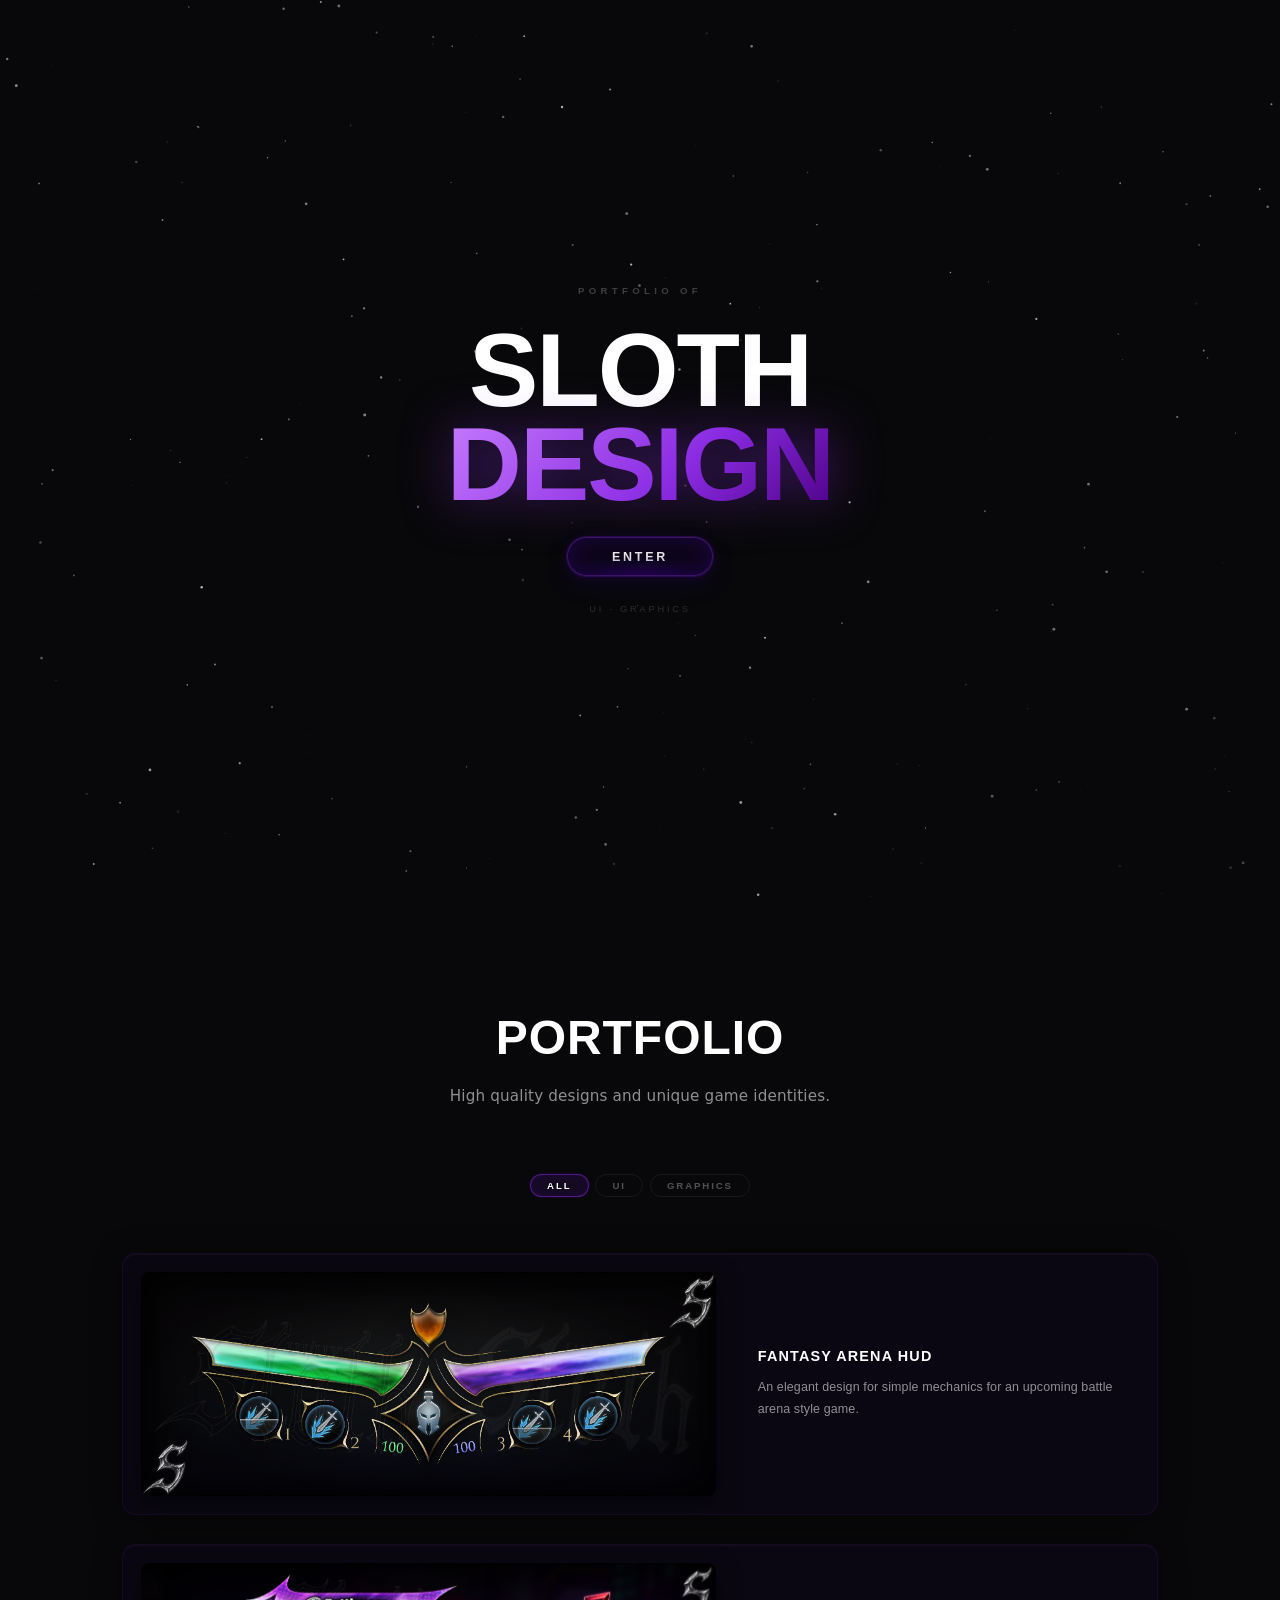
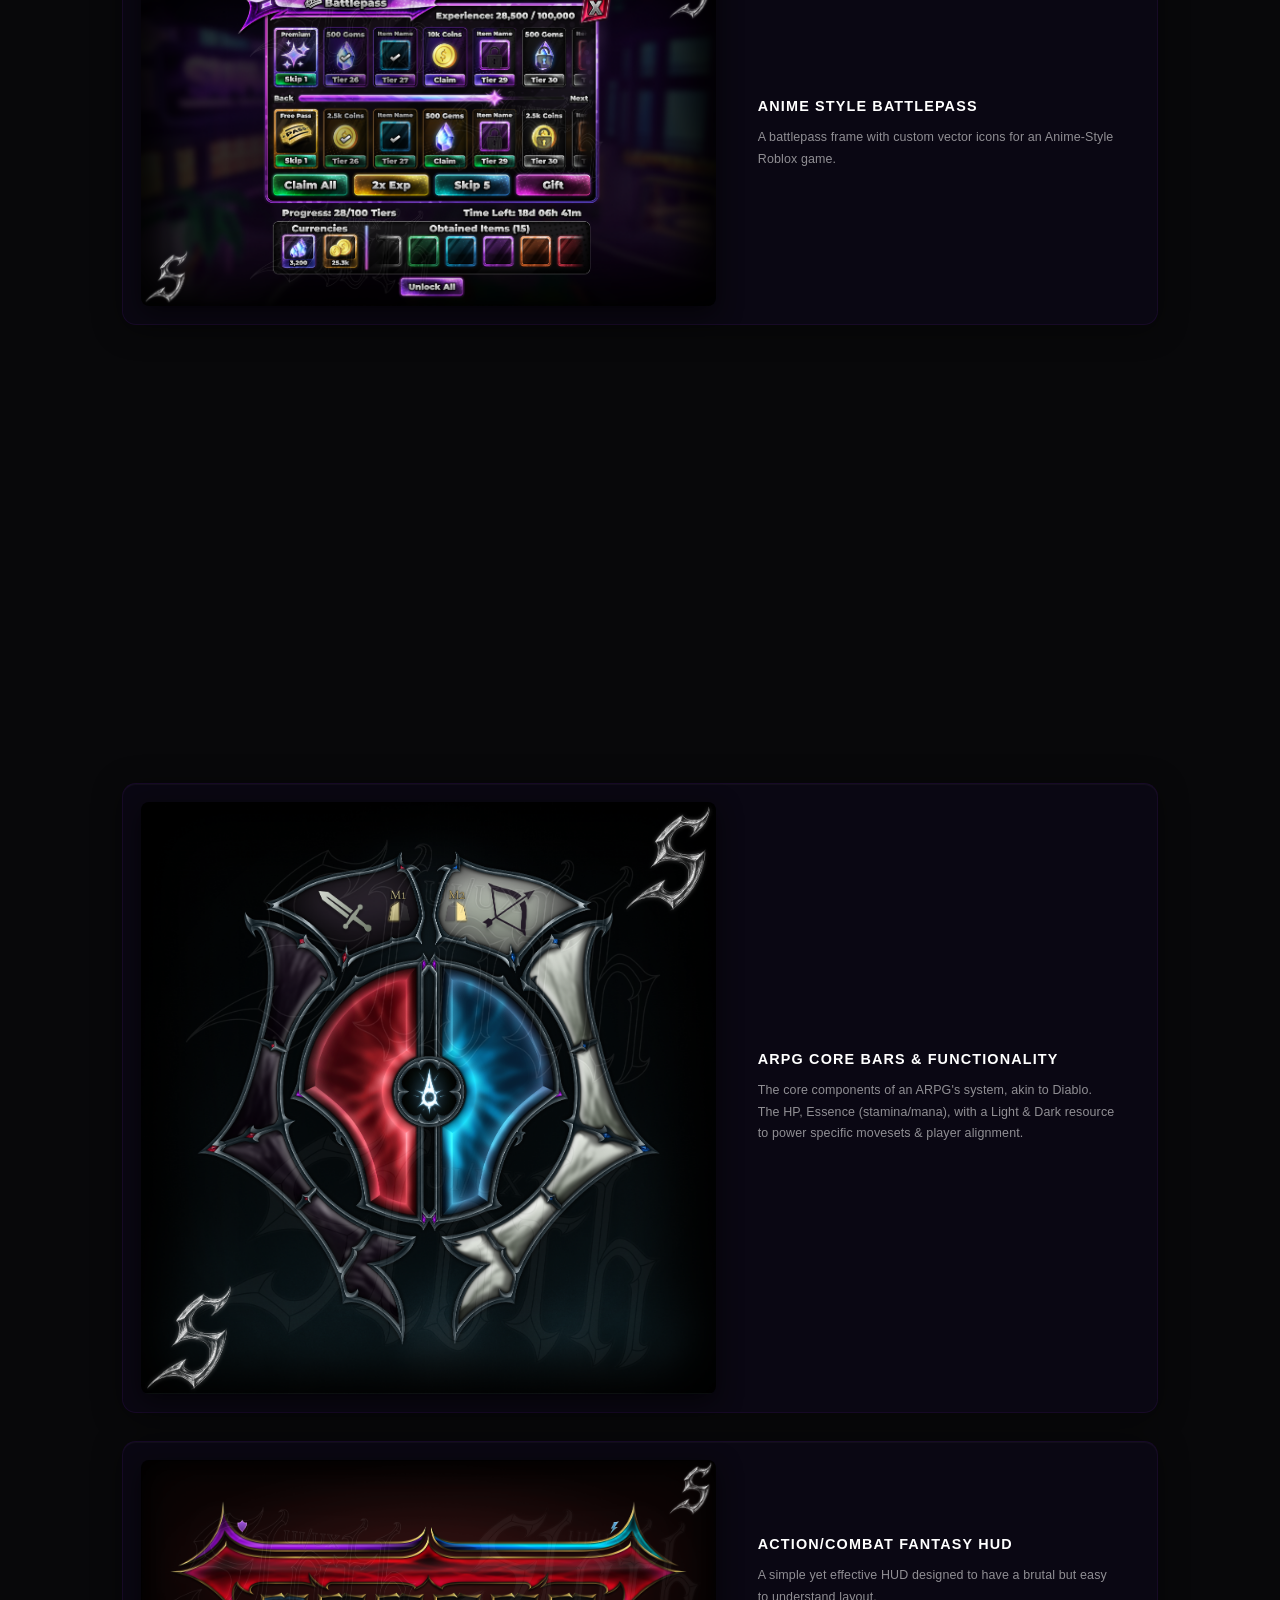
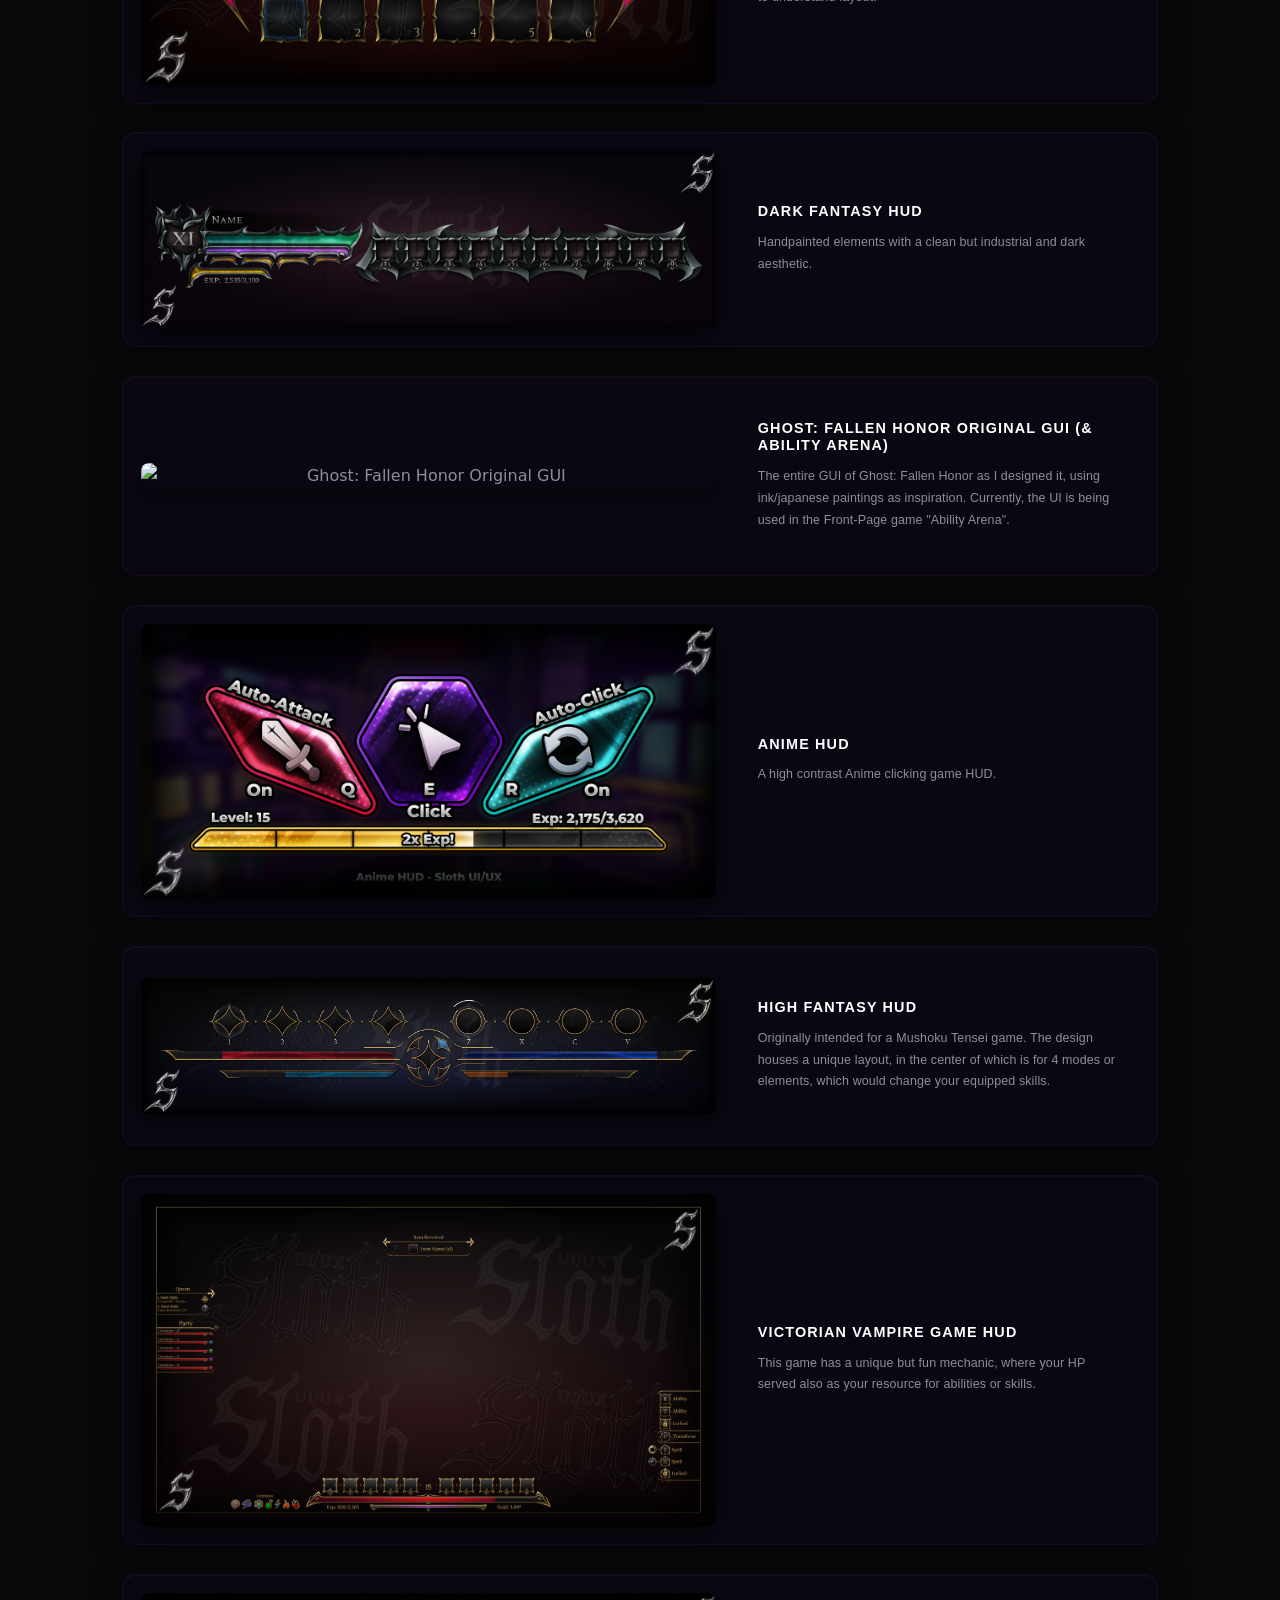
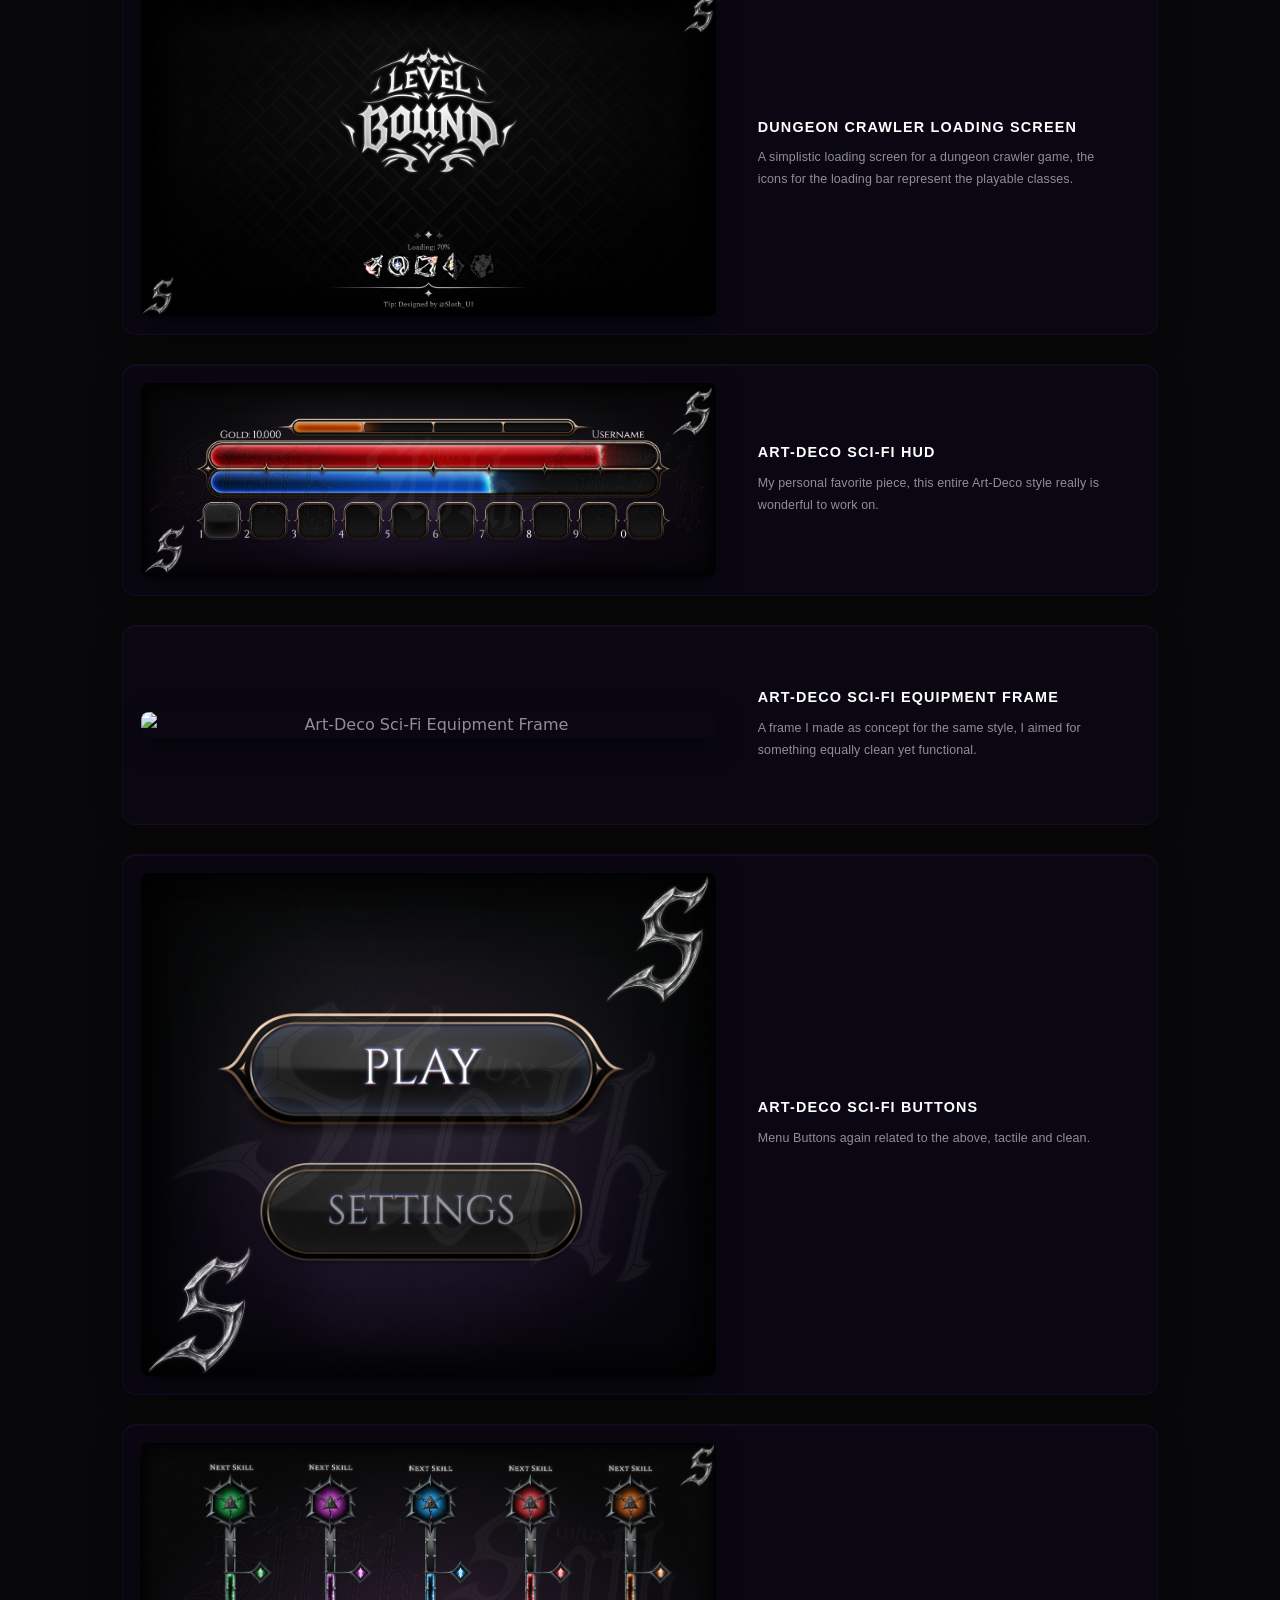
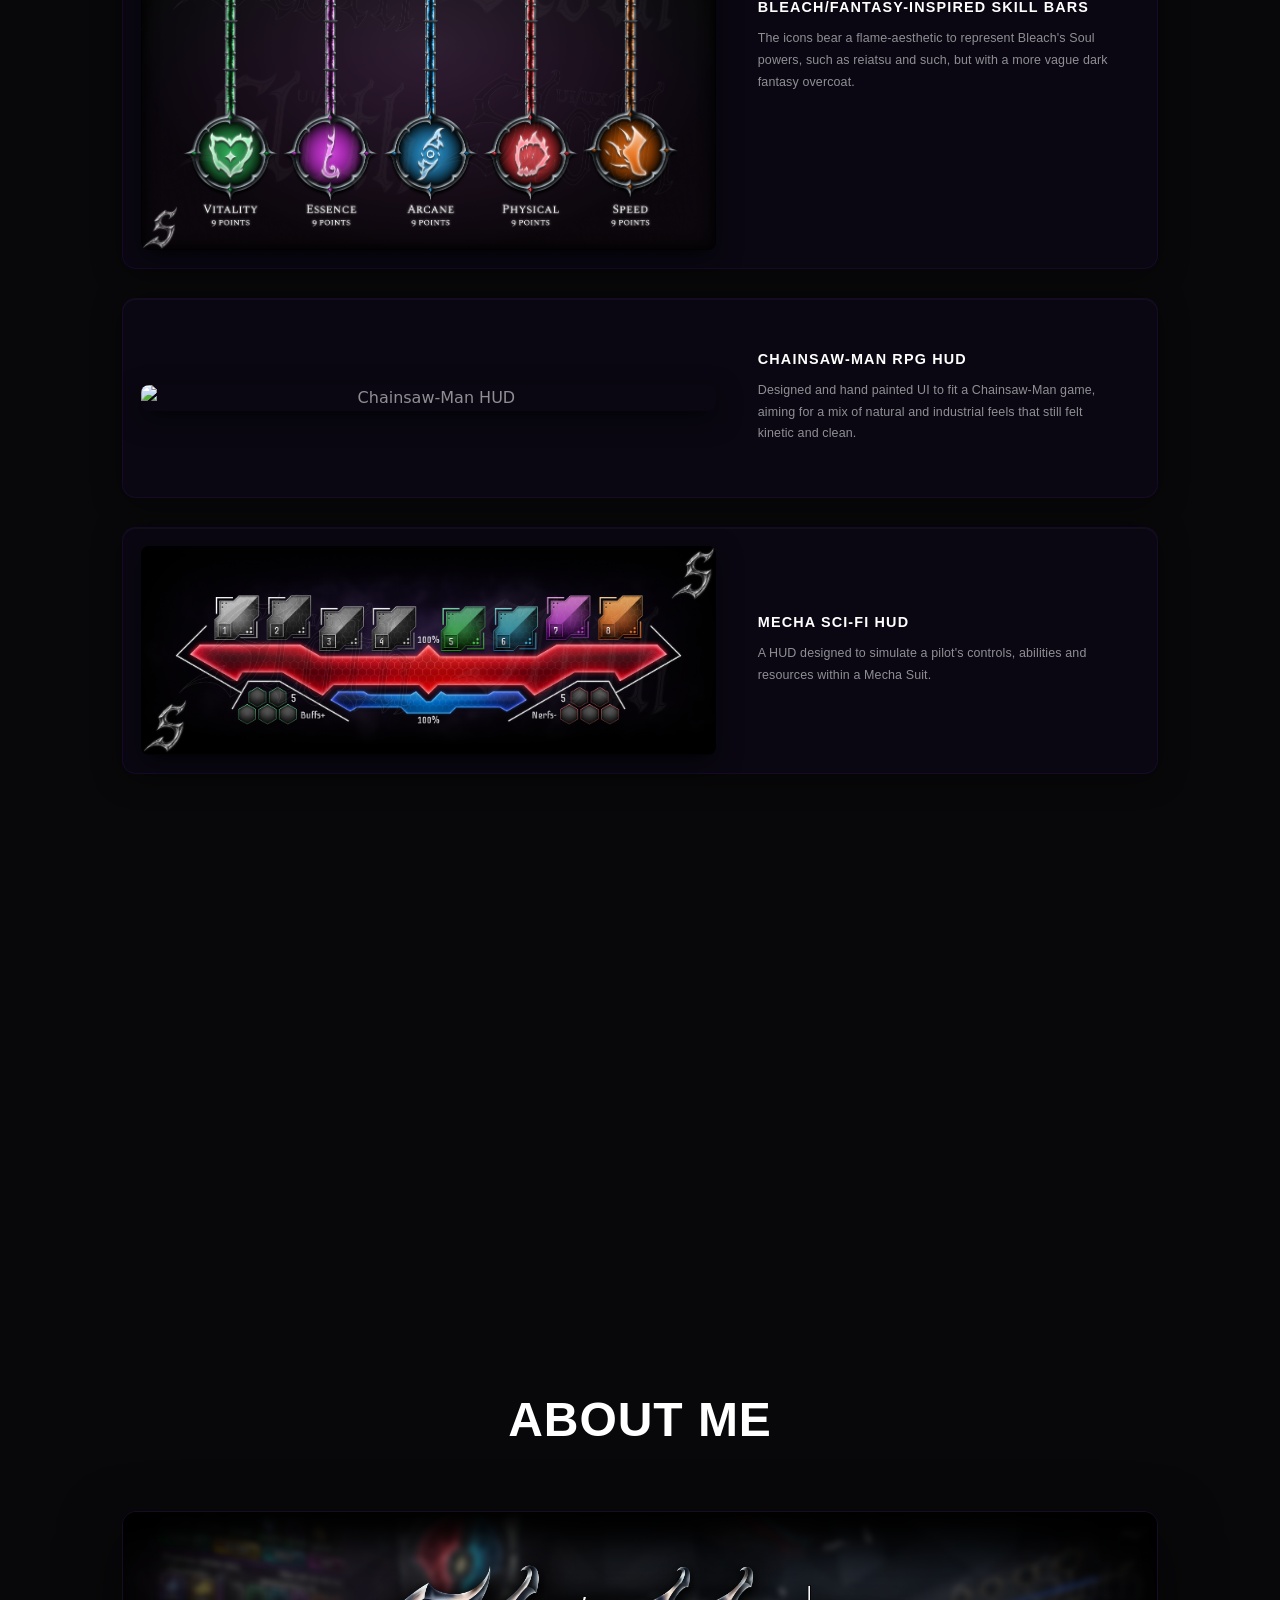
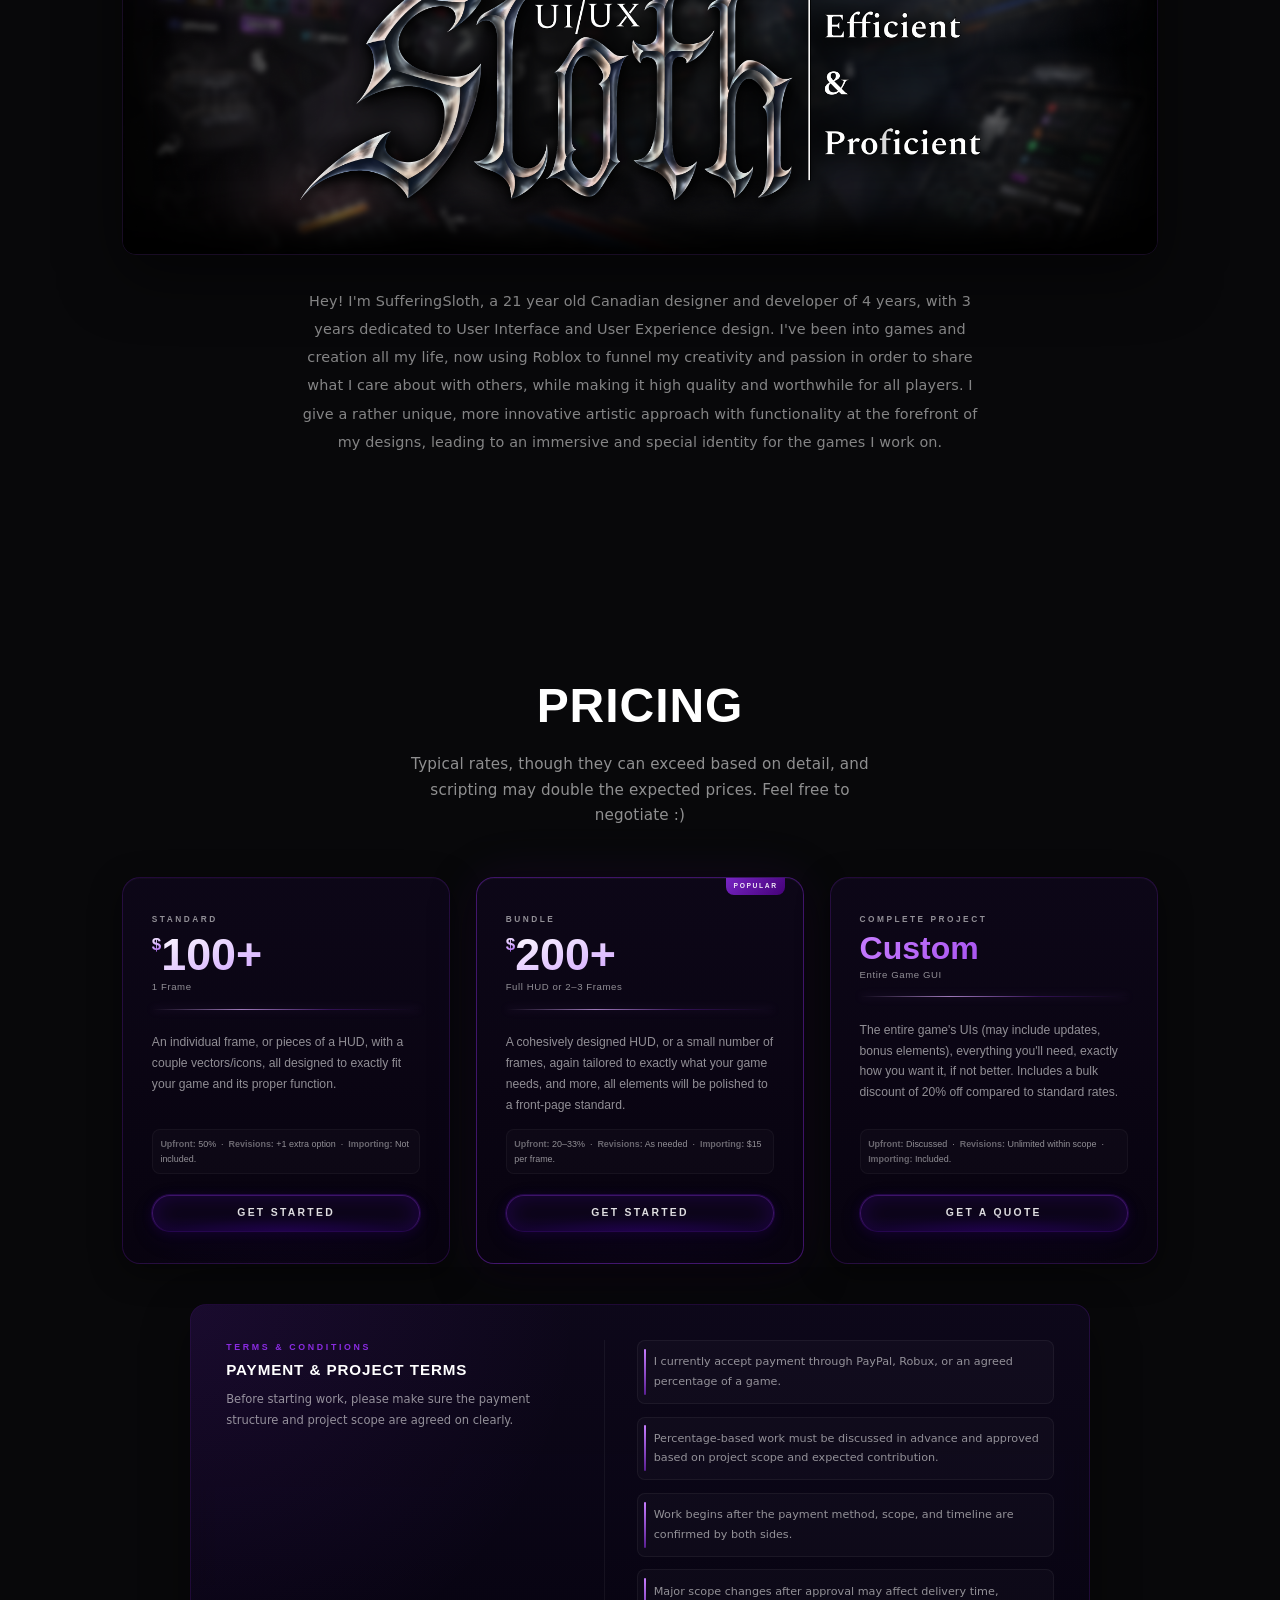
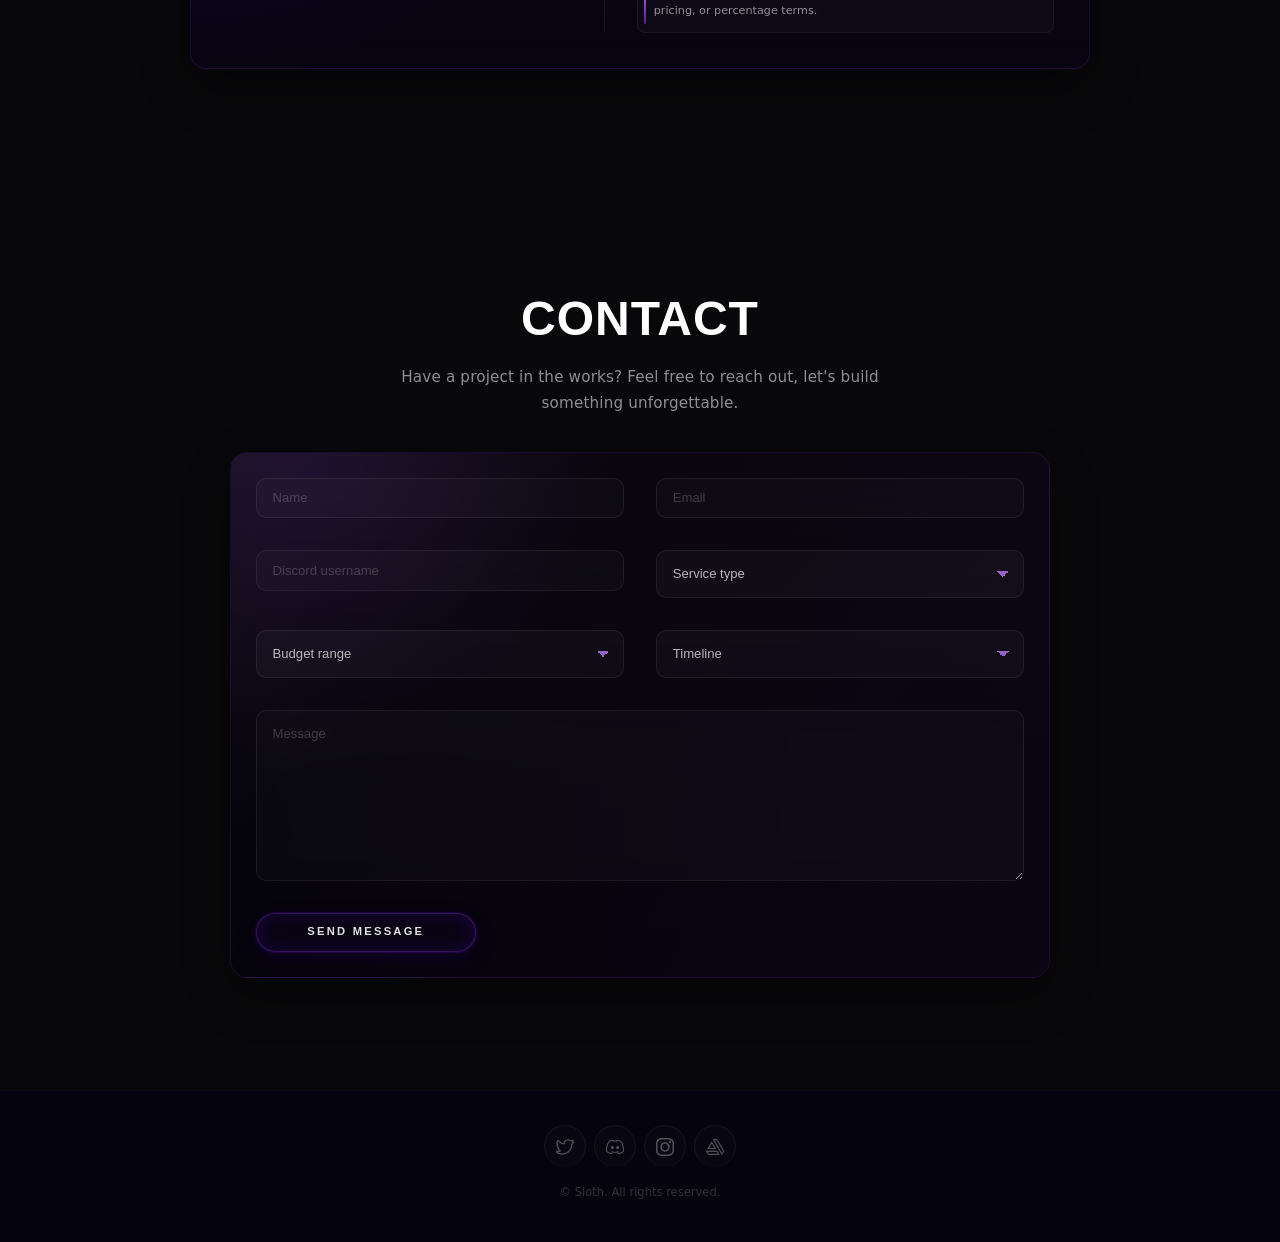
==== commit cd160b75: "Update index.html" ====
--- a/index.html
+++ b/index.html
@@ -108,7 +108,7 @@
                 <!-- Achievement Stats -->
                 <div class="sidebar-stats">
                     <div class="stat-item">
-                        <span class="stat-value">30M+</span>
+                        <span class="stat-value">35M+</span>
                         <span class="stat-label">Visits</span>
                     </div>
                     <div class="stat-item">
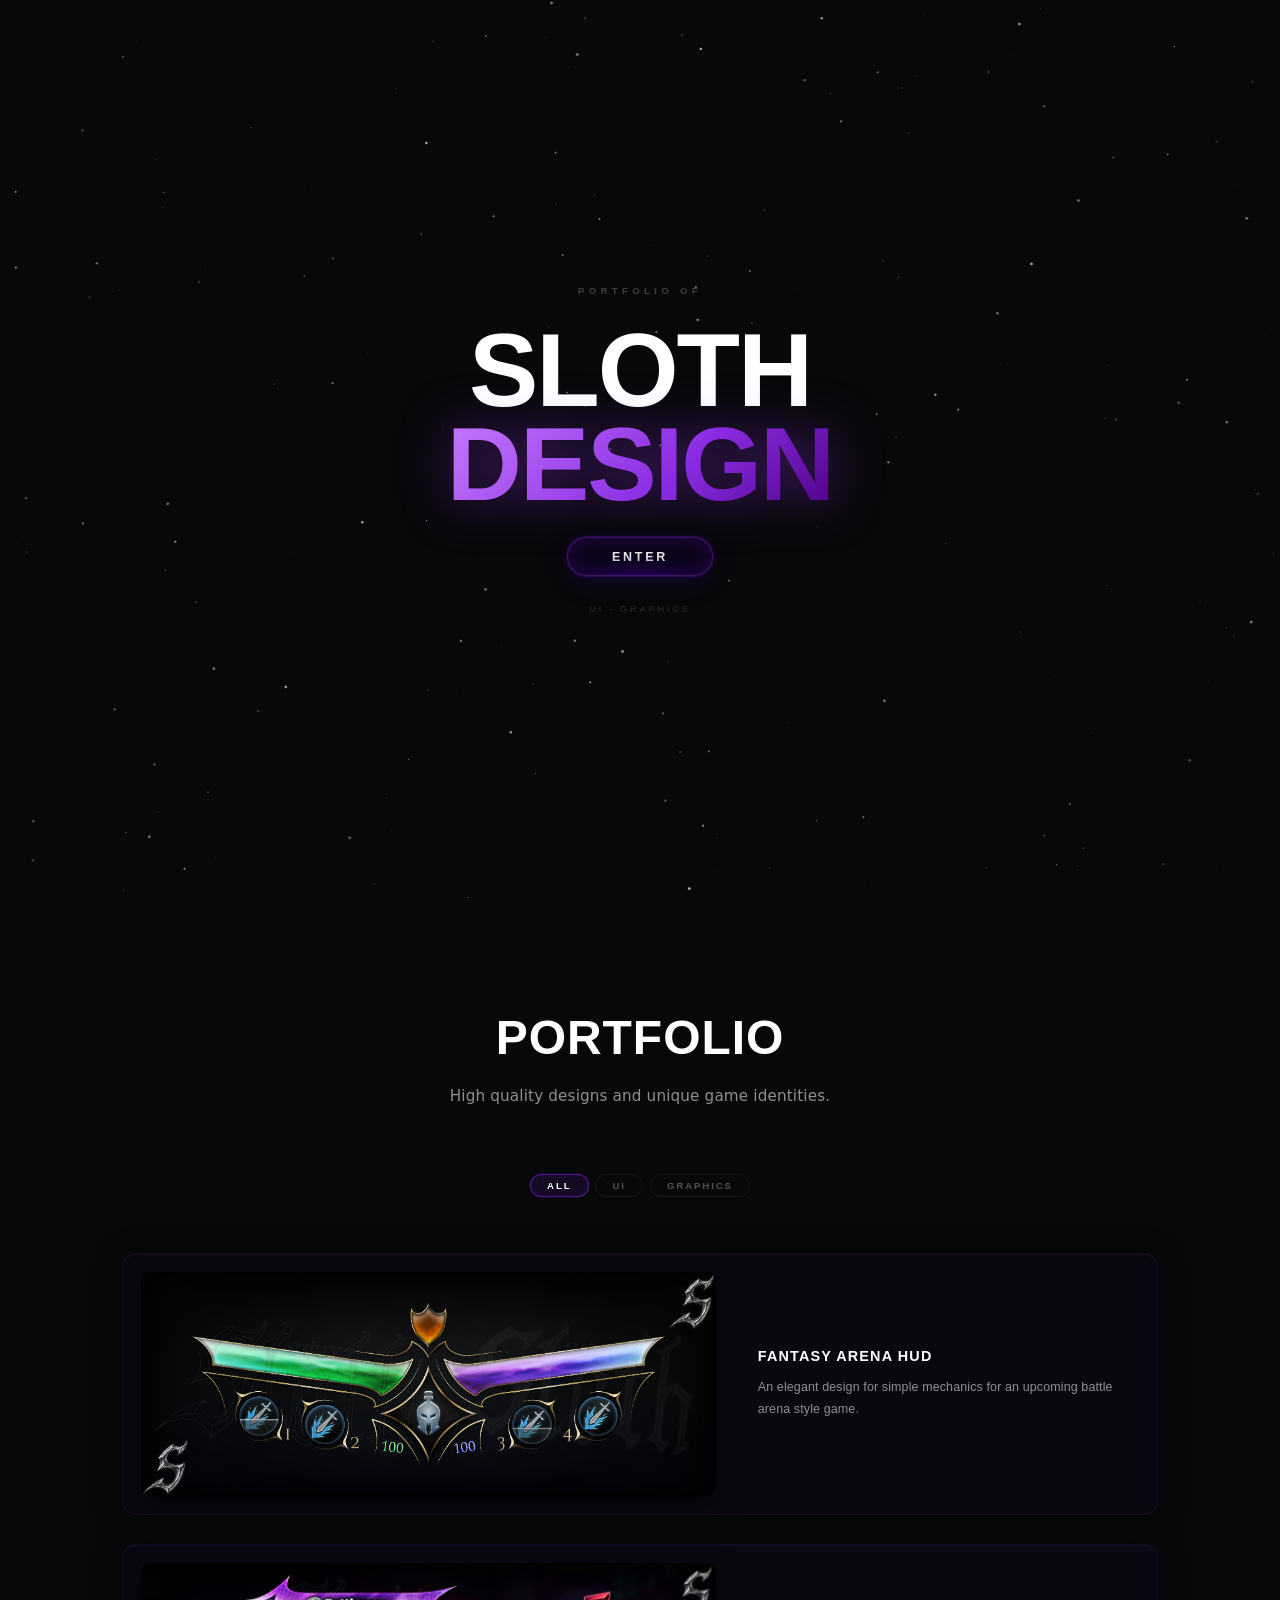
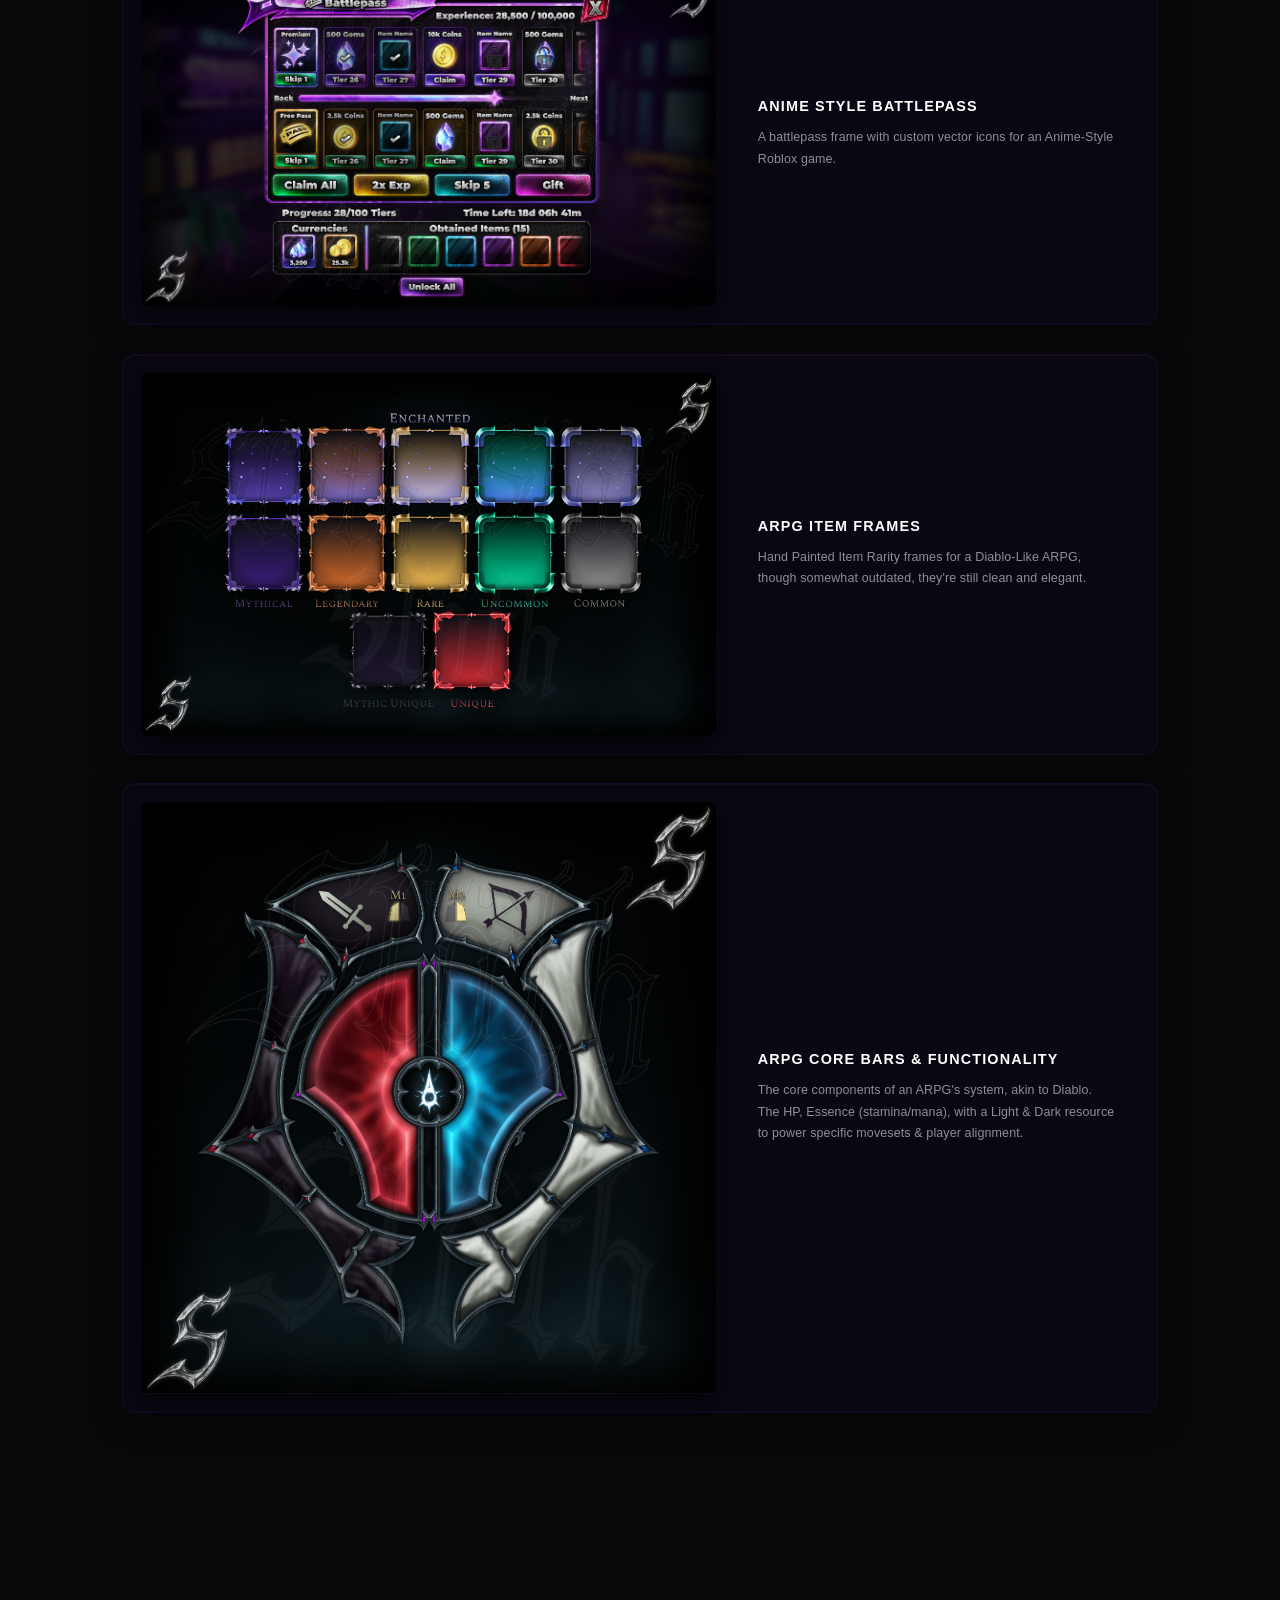
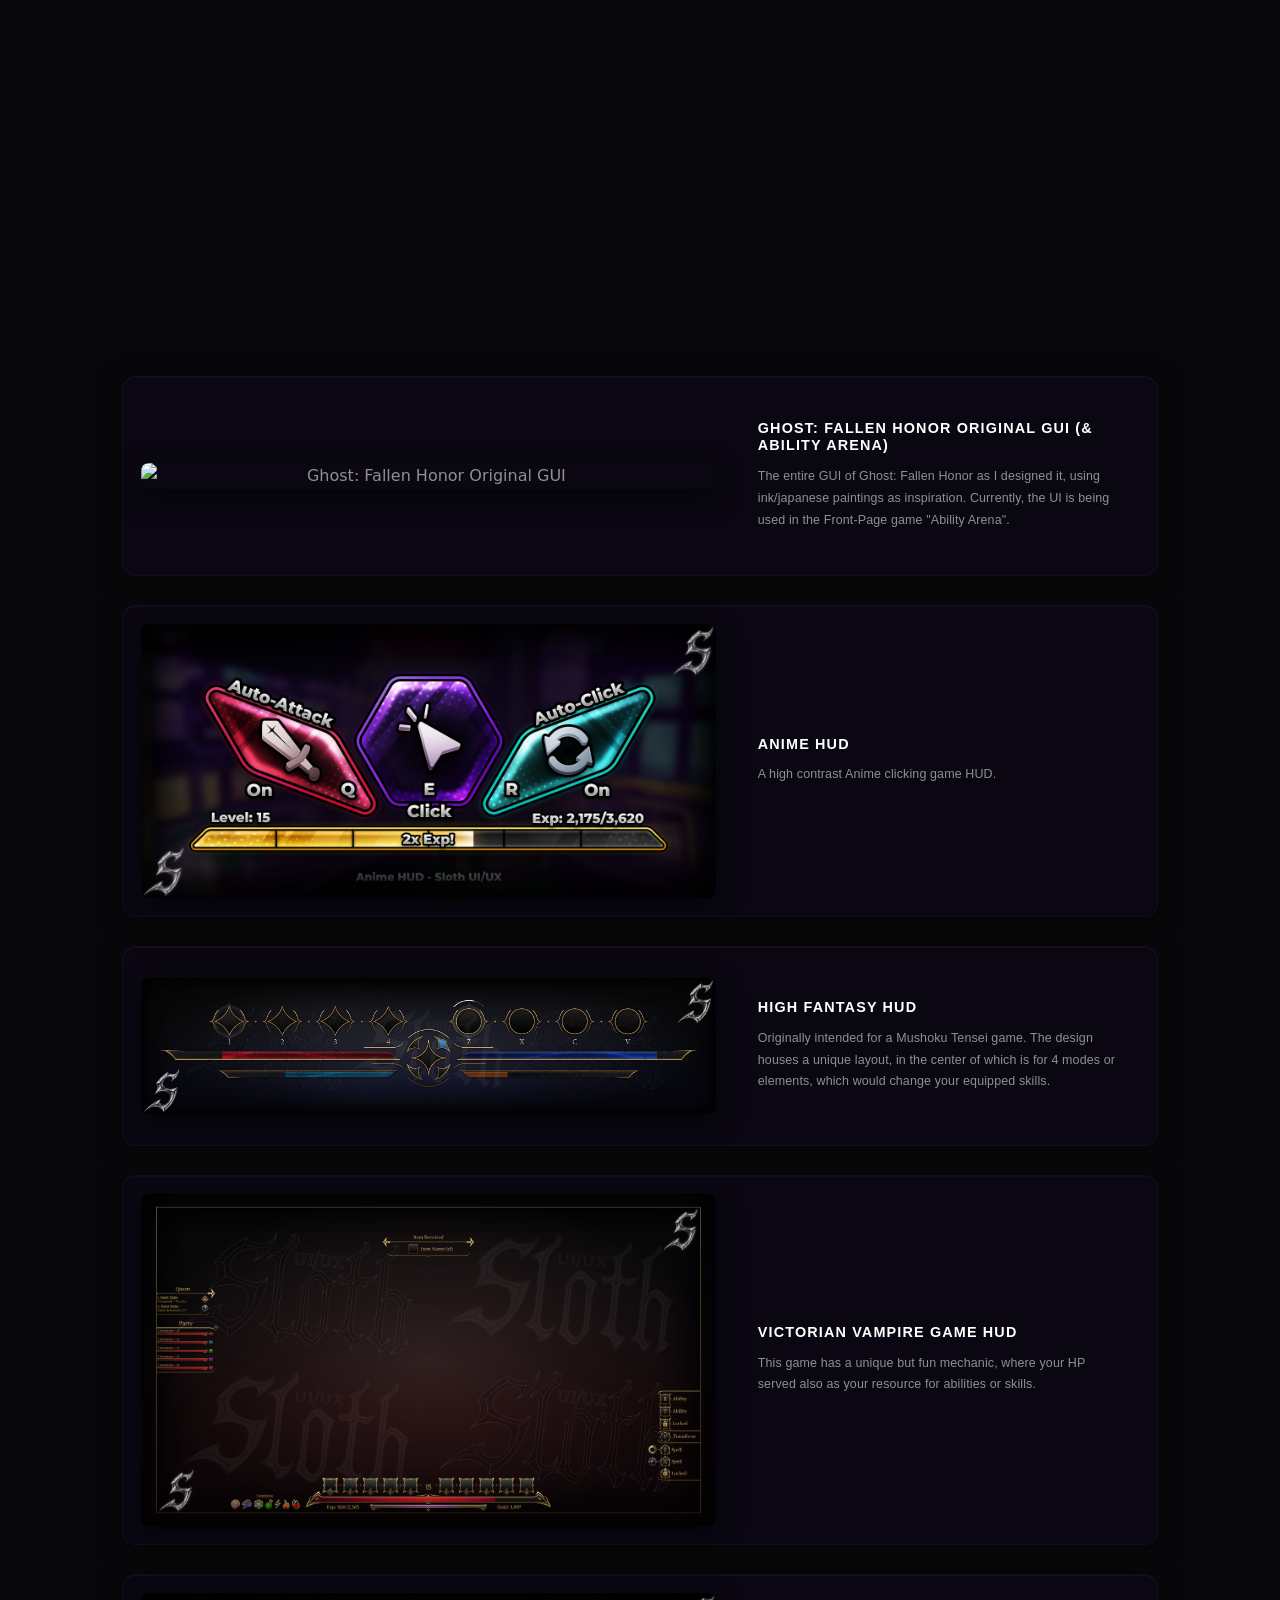
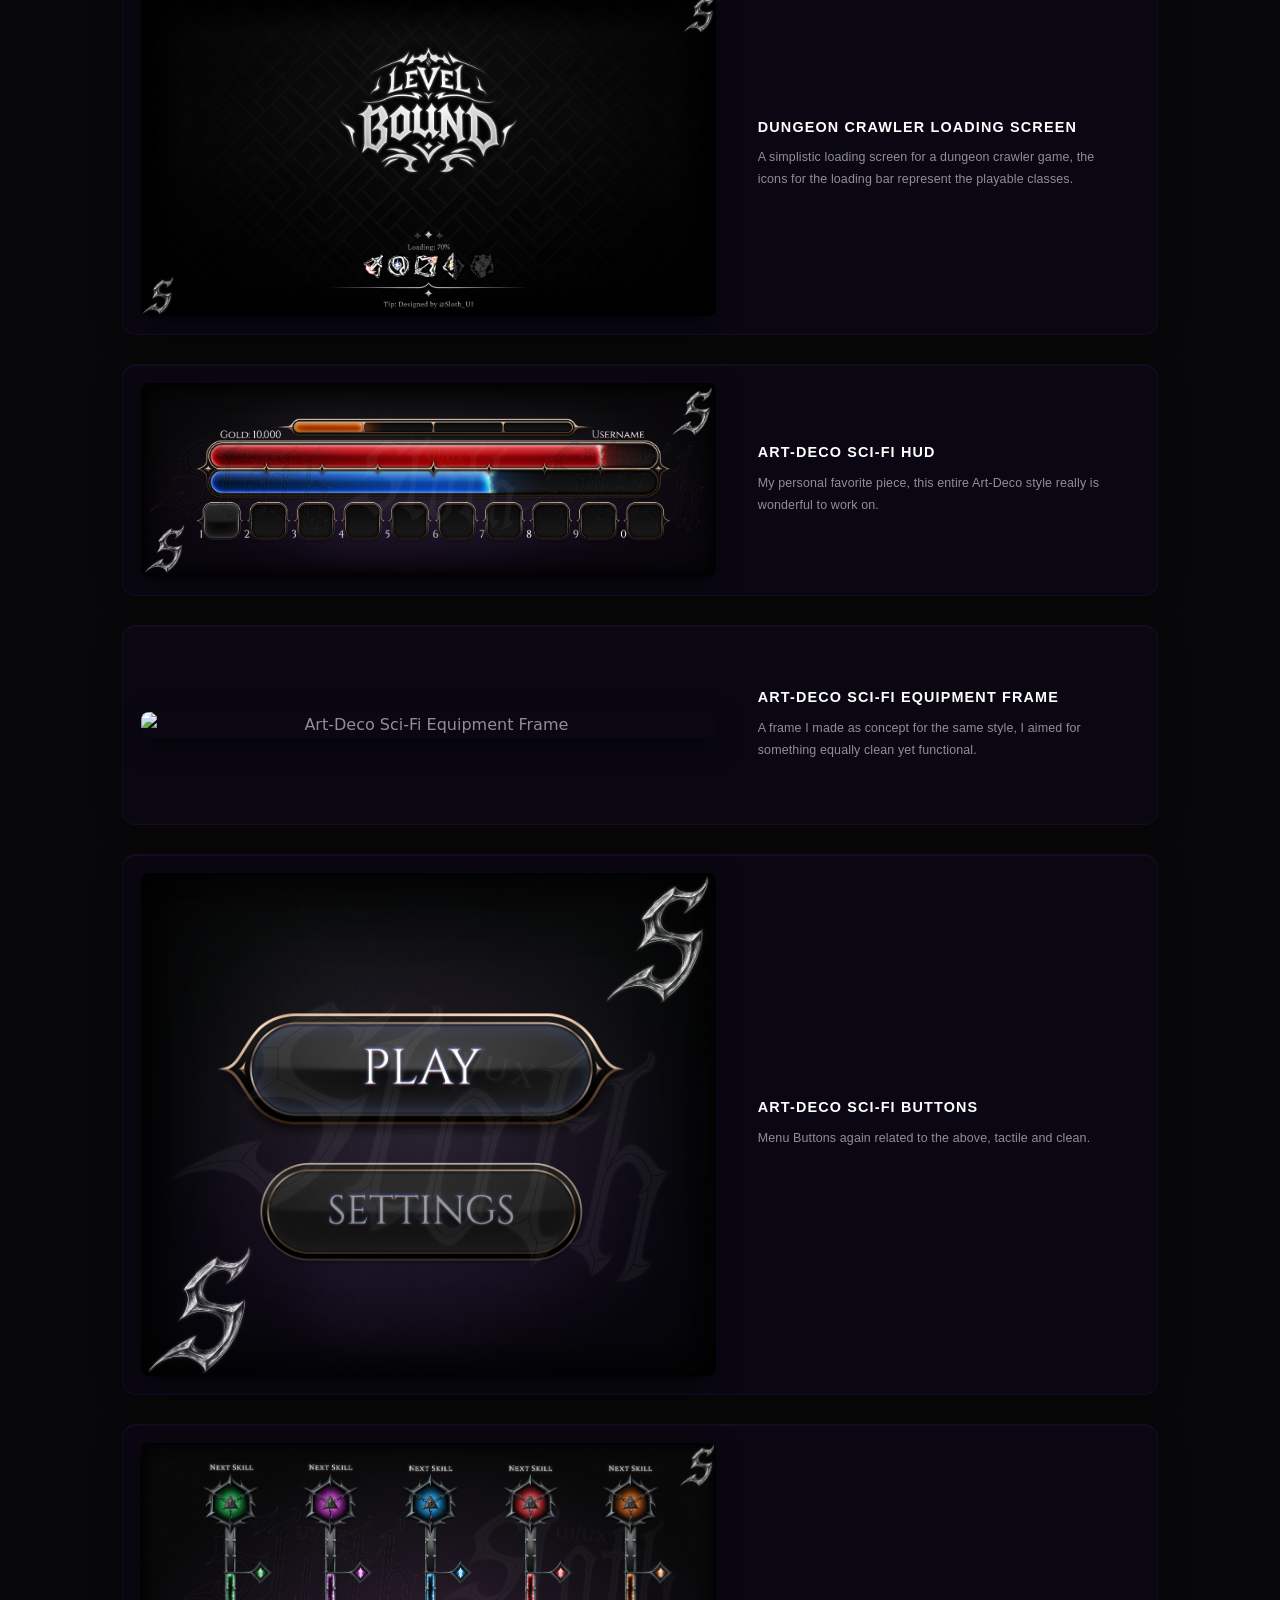
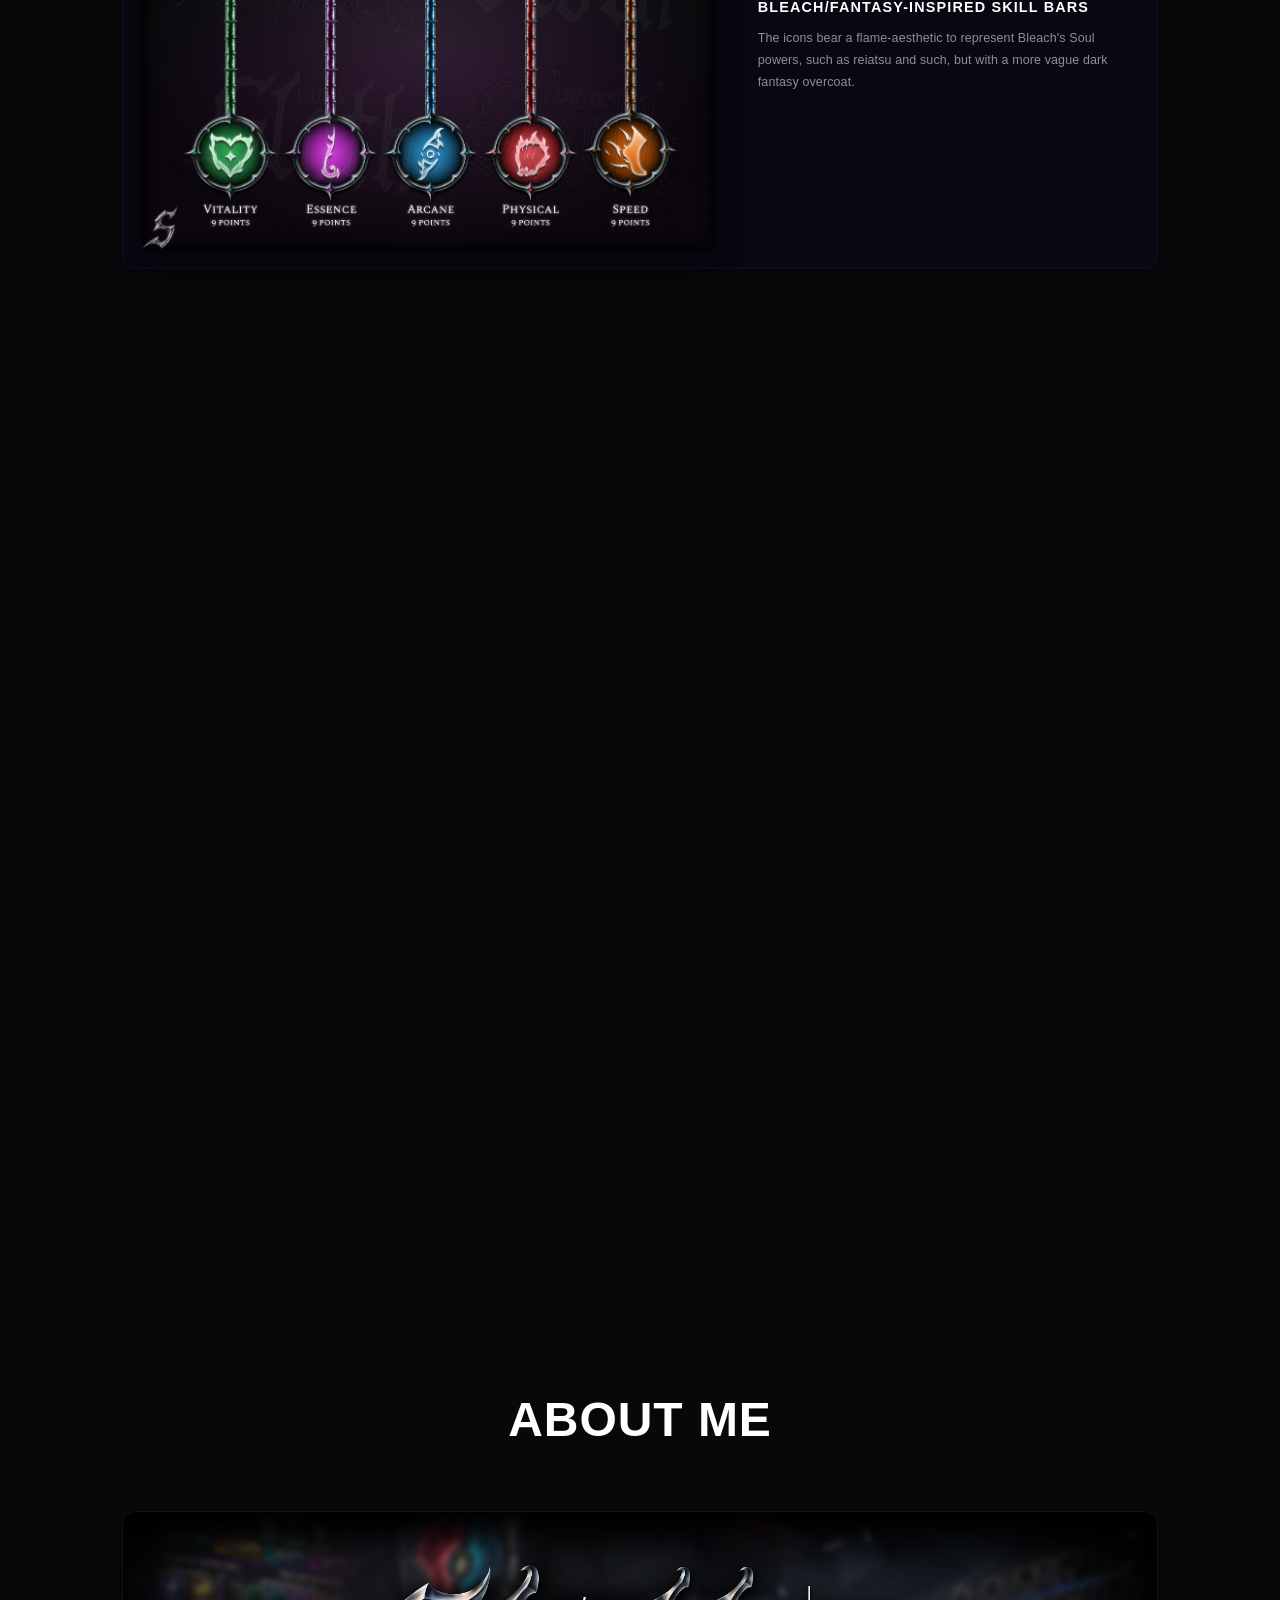
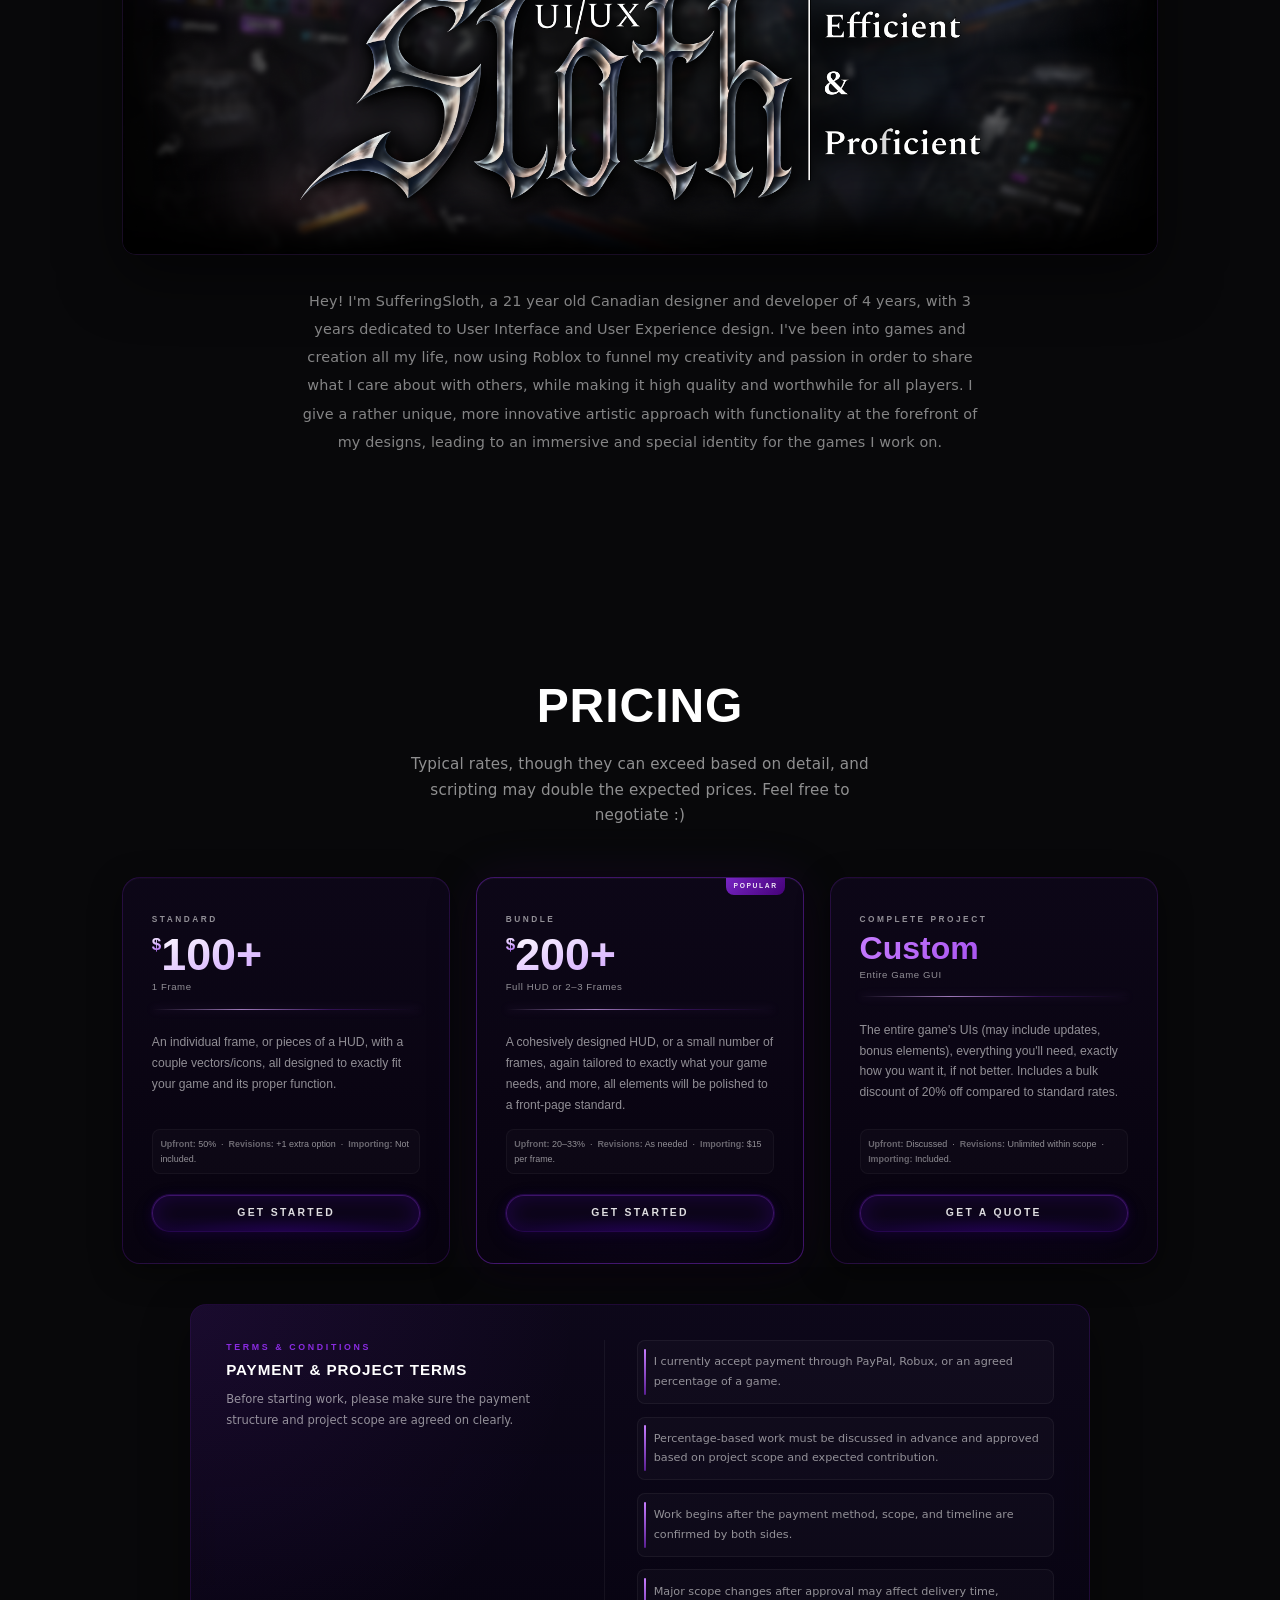
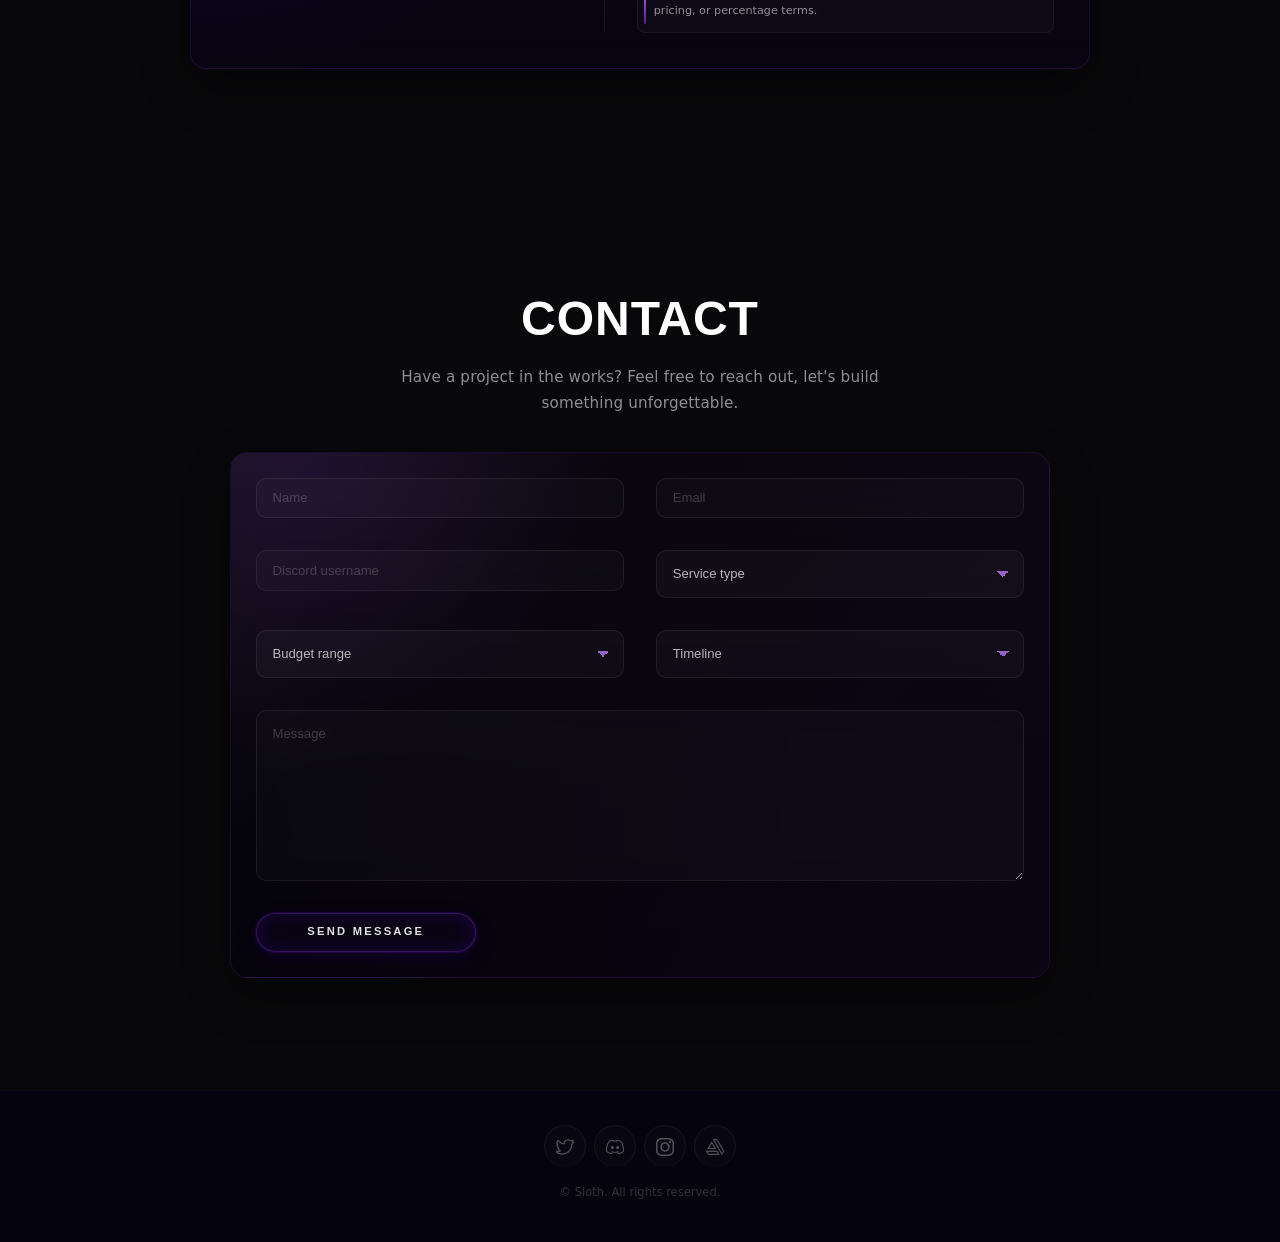
==== commit 6f72317b: "Update index.html" ====
--- a/index.html
+++ b/index.html
@@ -108,7 +108,7 @@
                 <!-- Achievement Stats -->
                 <div class="sidebar-stats">
                     <div class="stat-item">
-                        <span class="stat-value">35M+</span>
+                        <span class="stat-value">45M+</span>
                         <span class="stat-label">Visits</span>
                     </div>
                     <div class="stat-item">
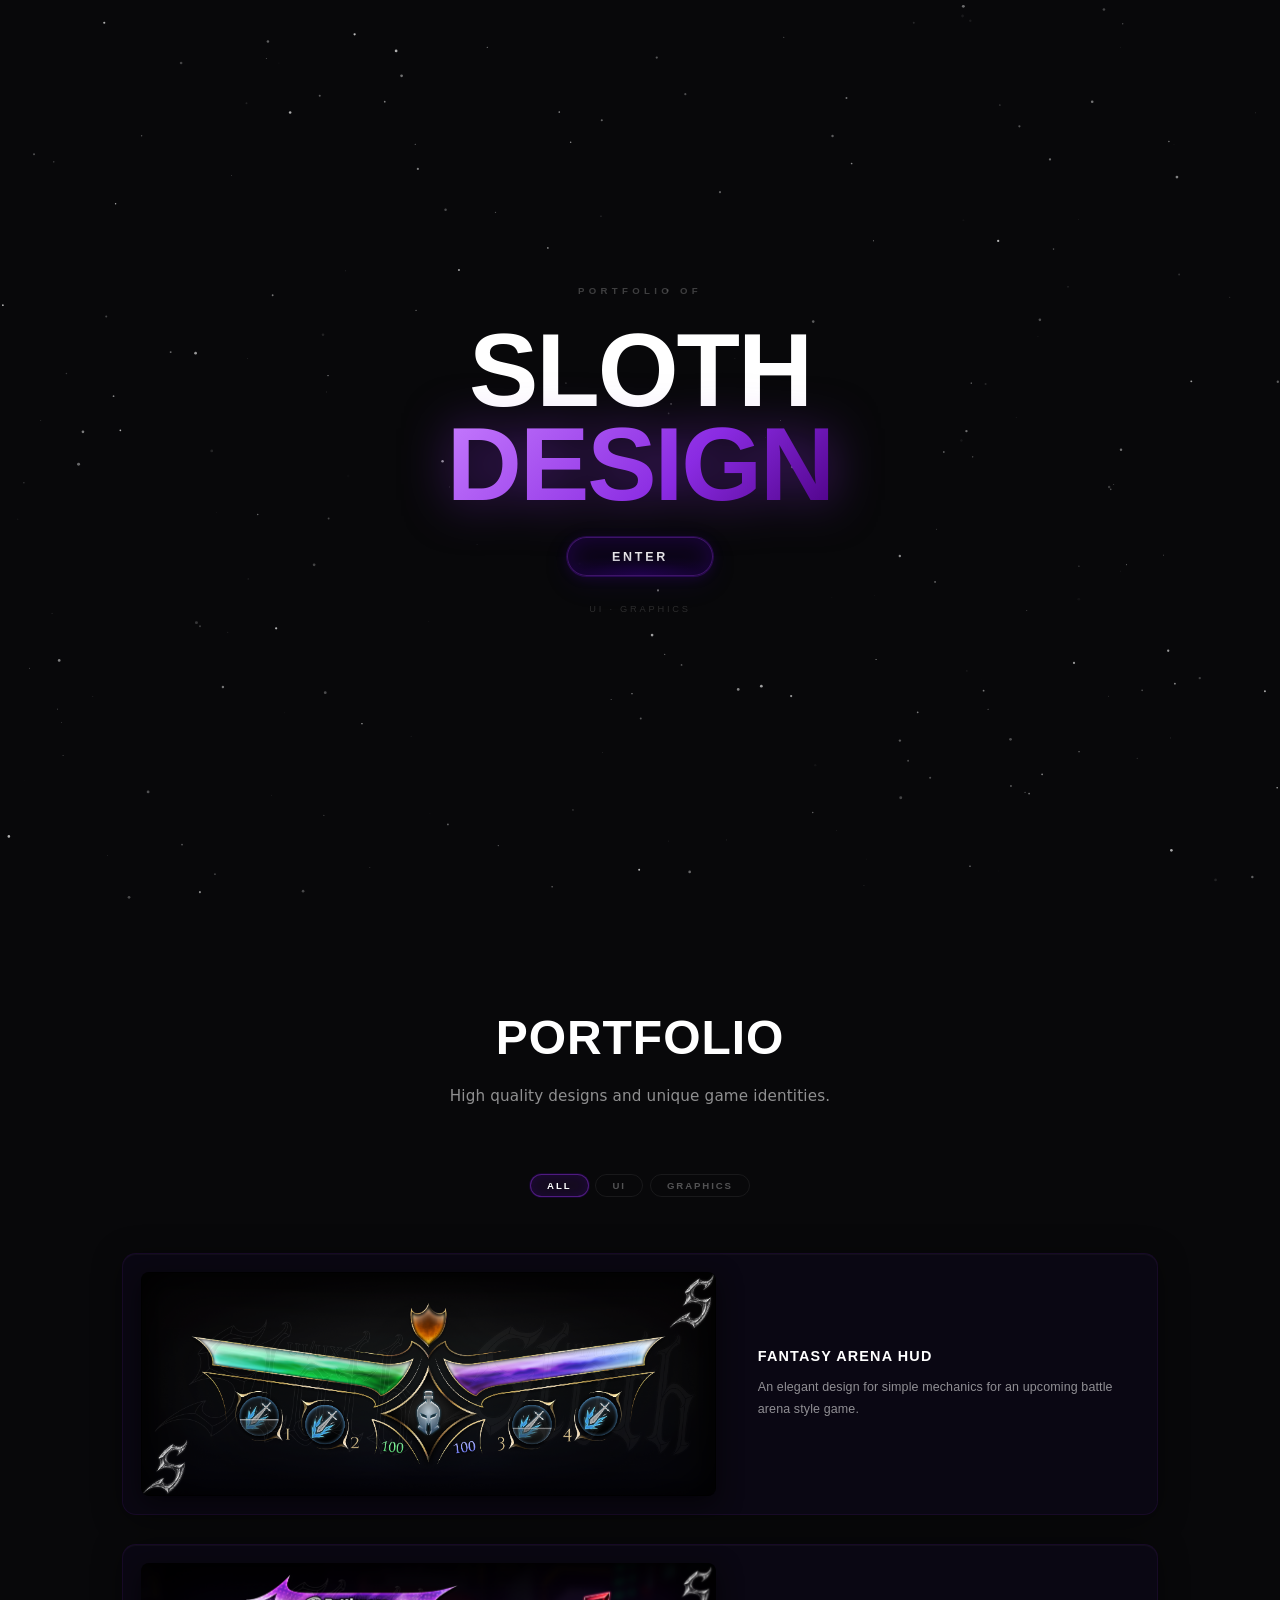
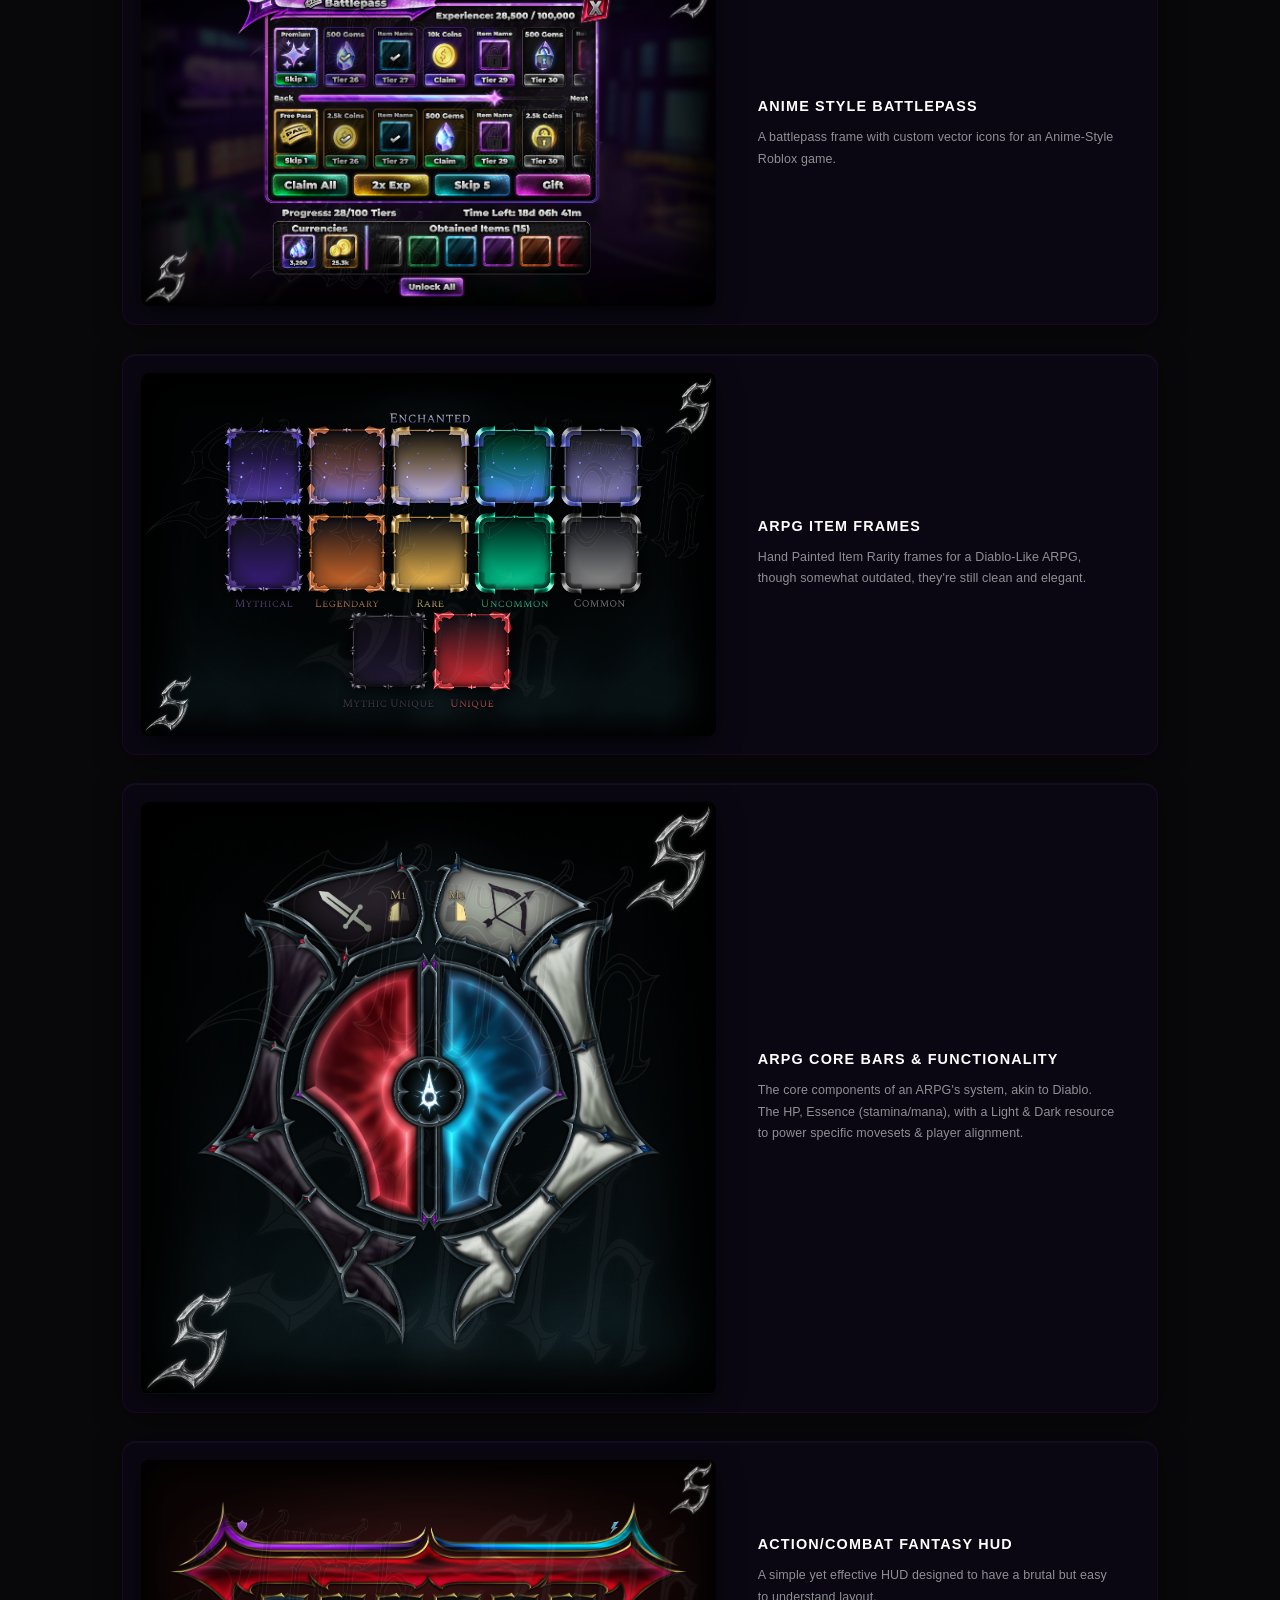
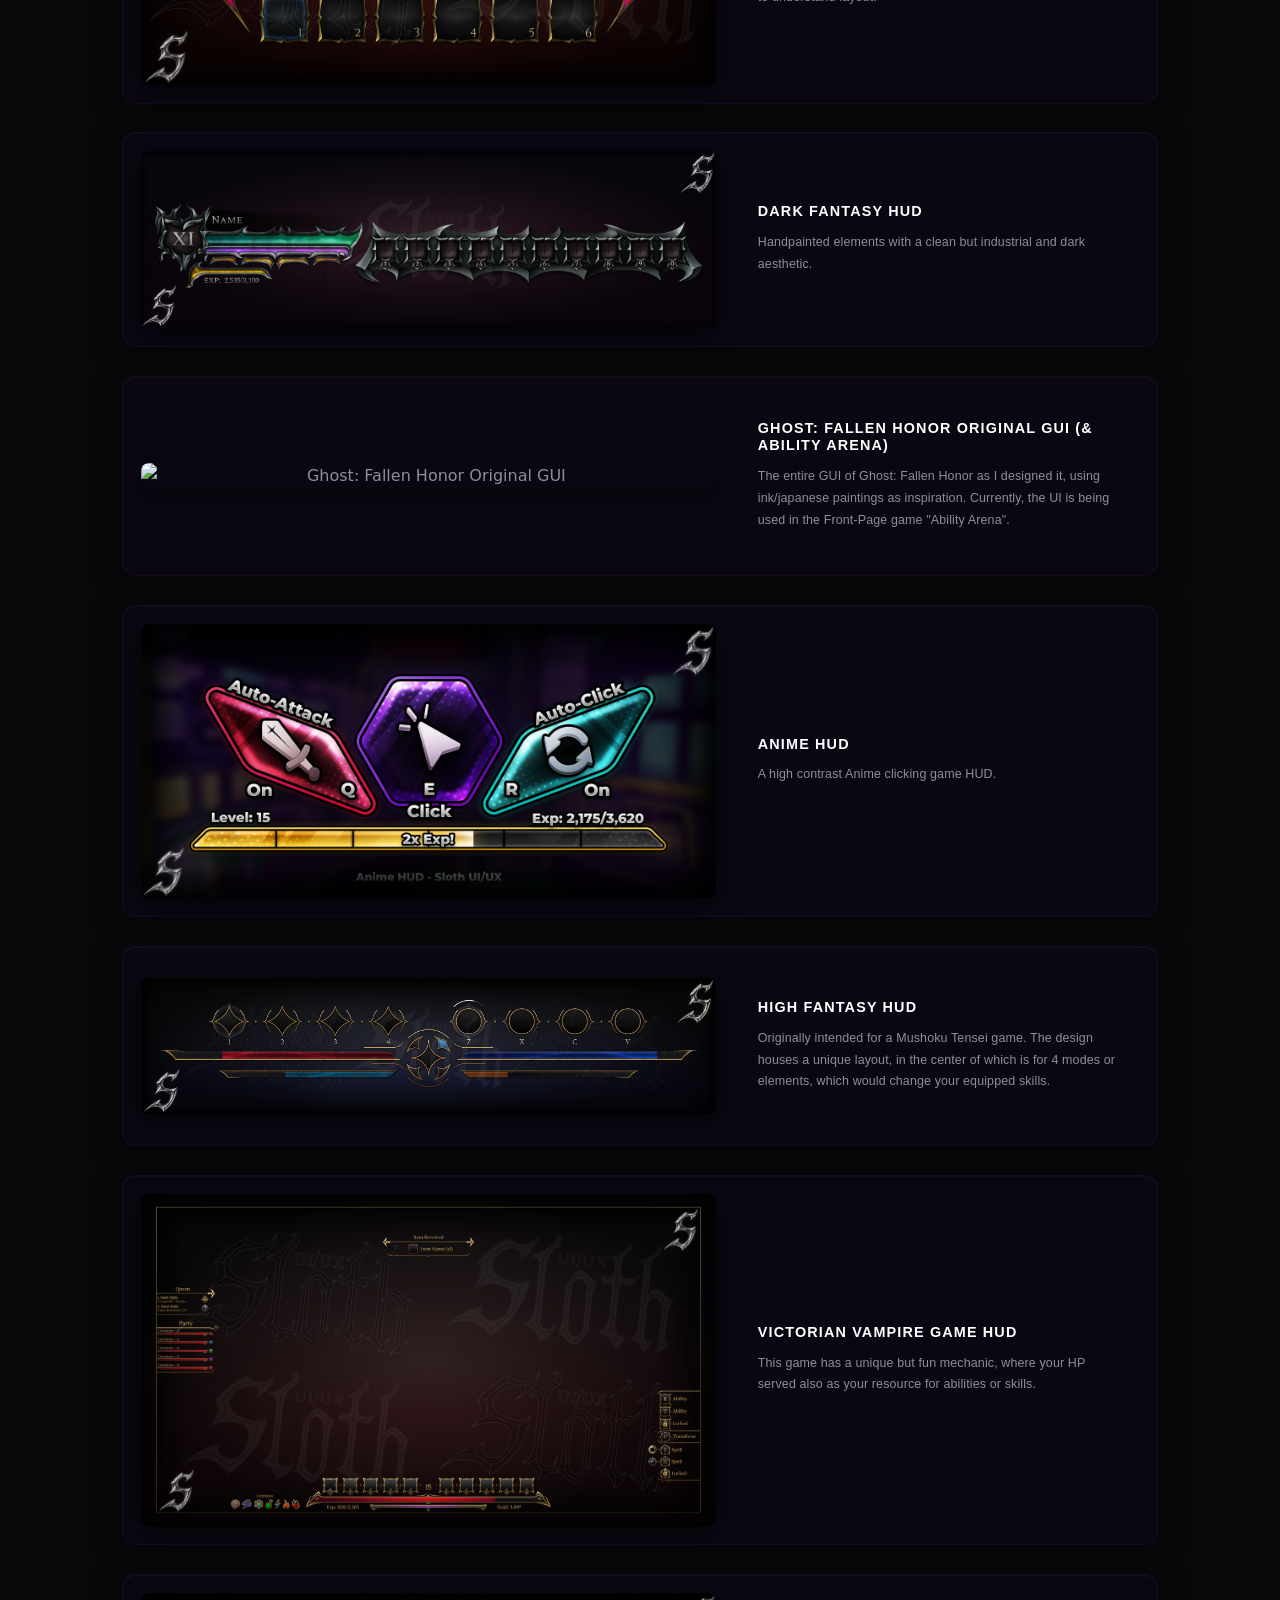
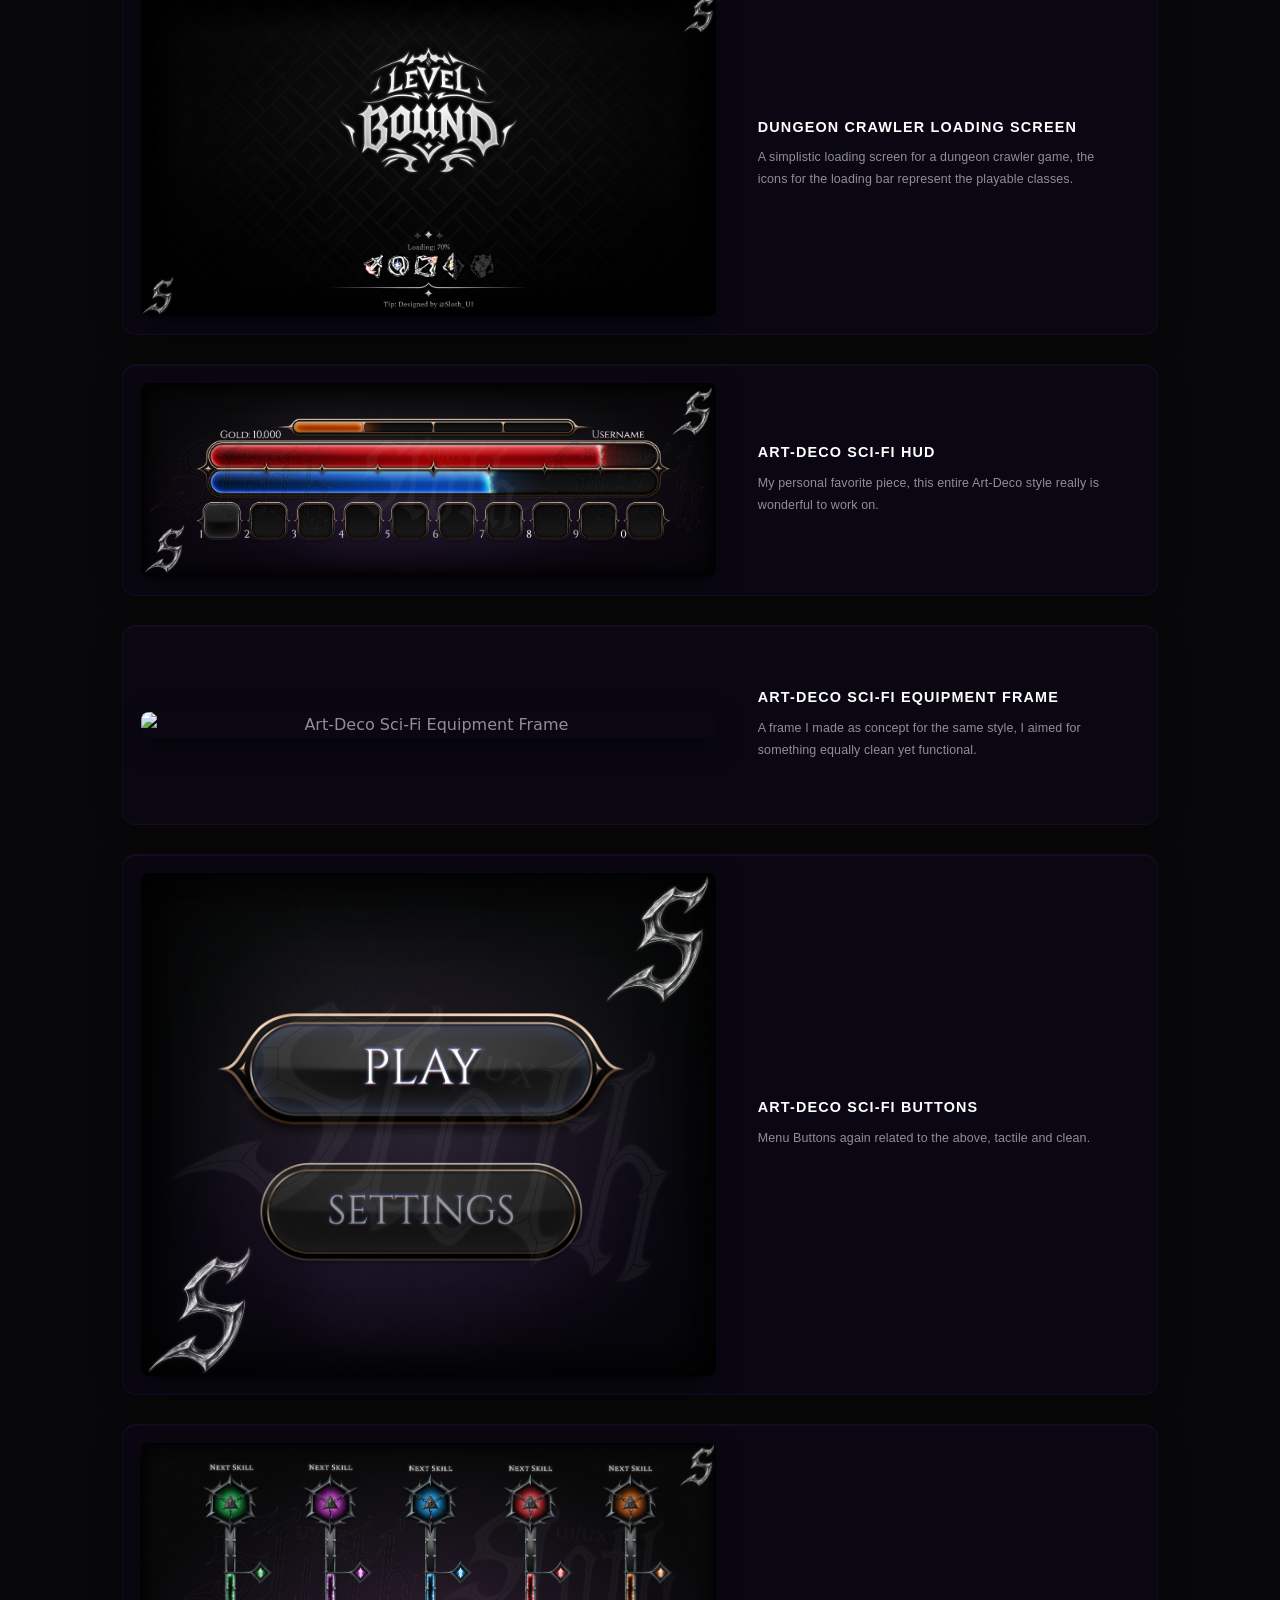
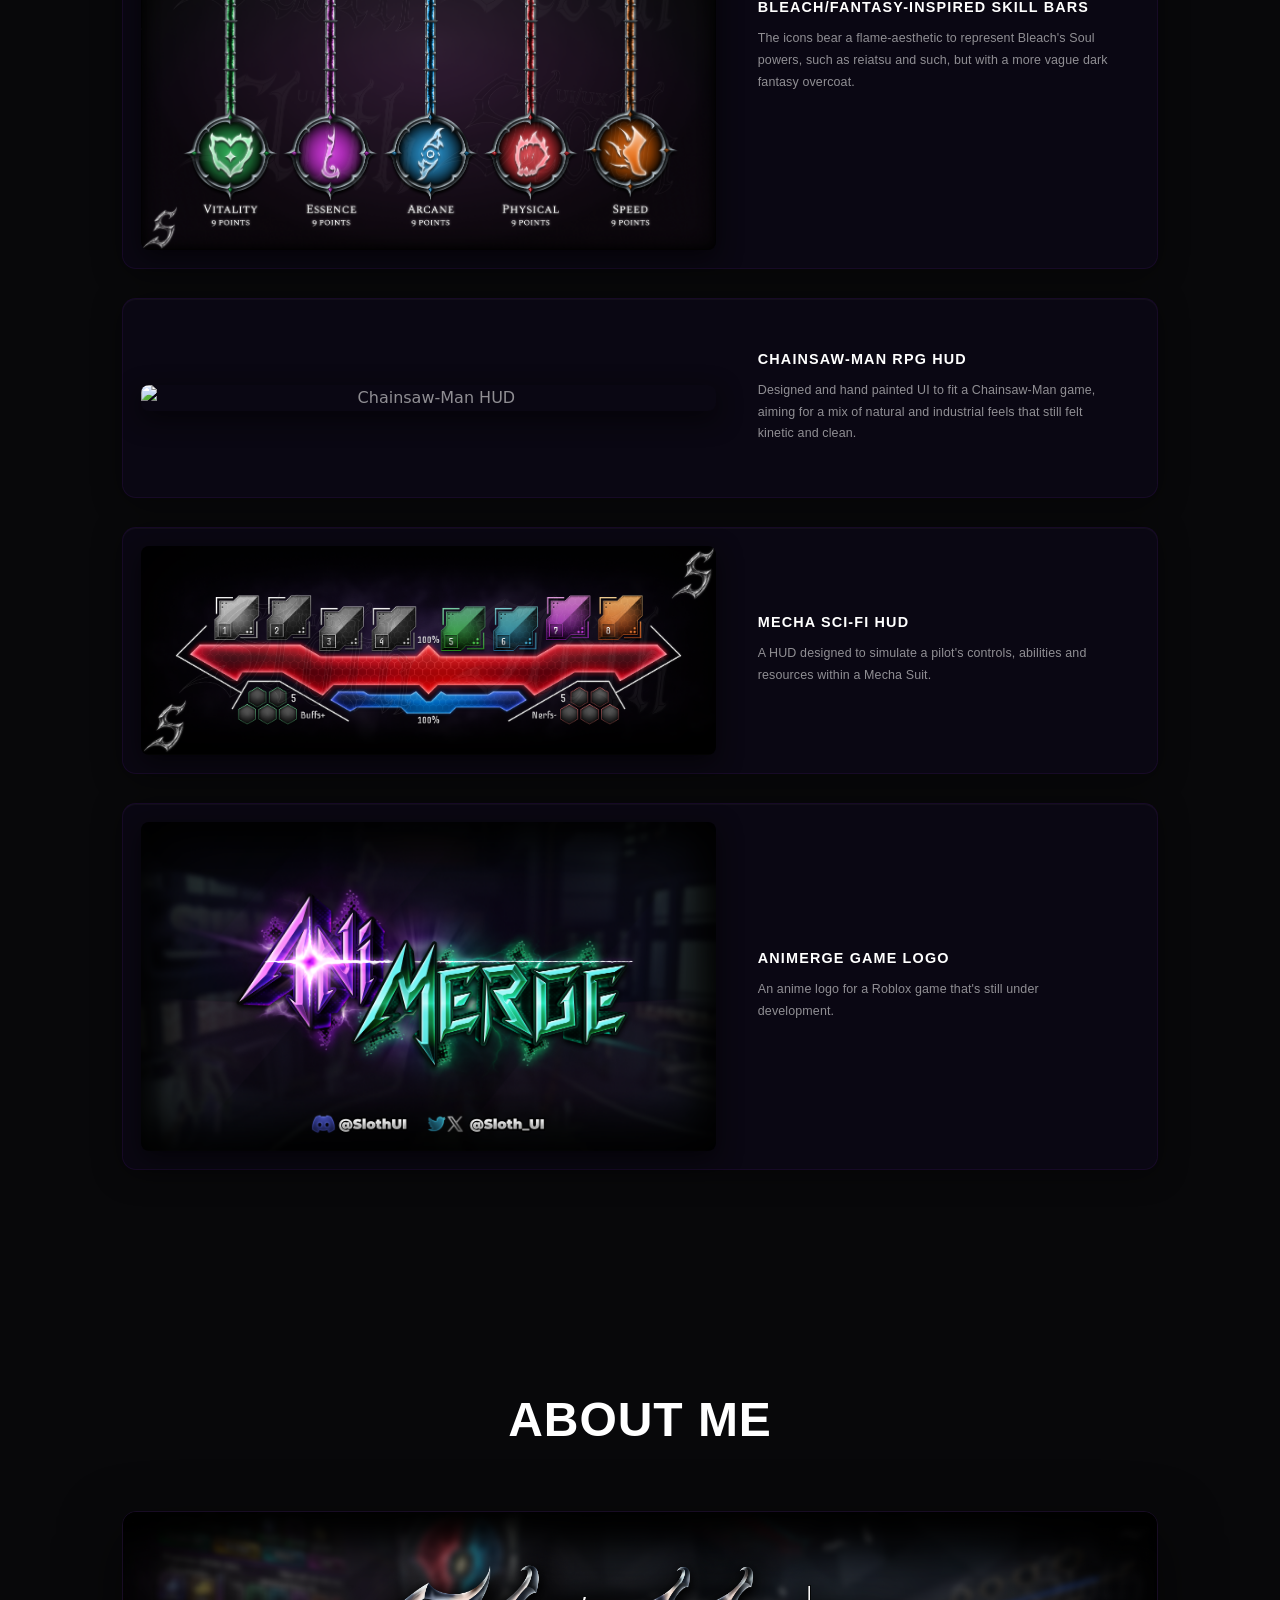
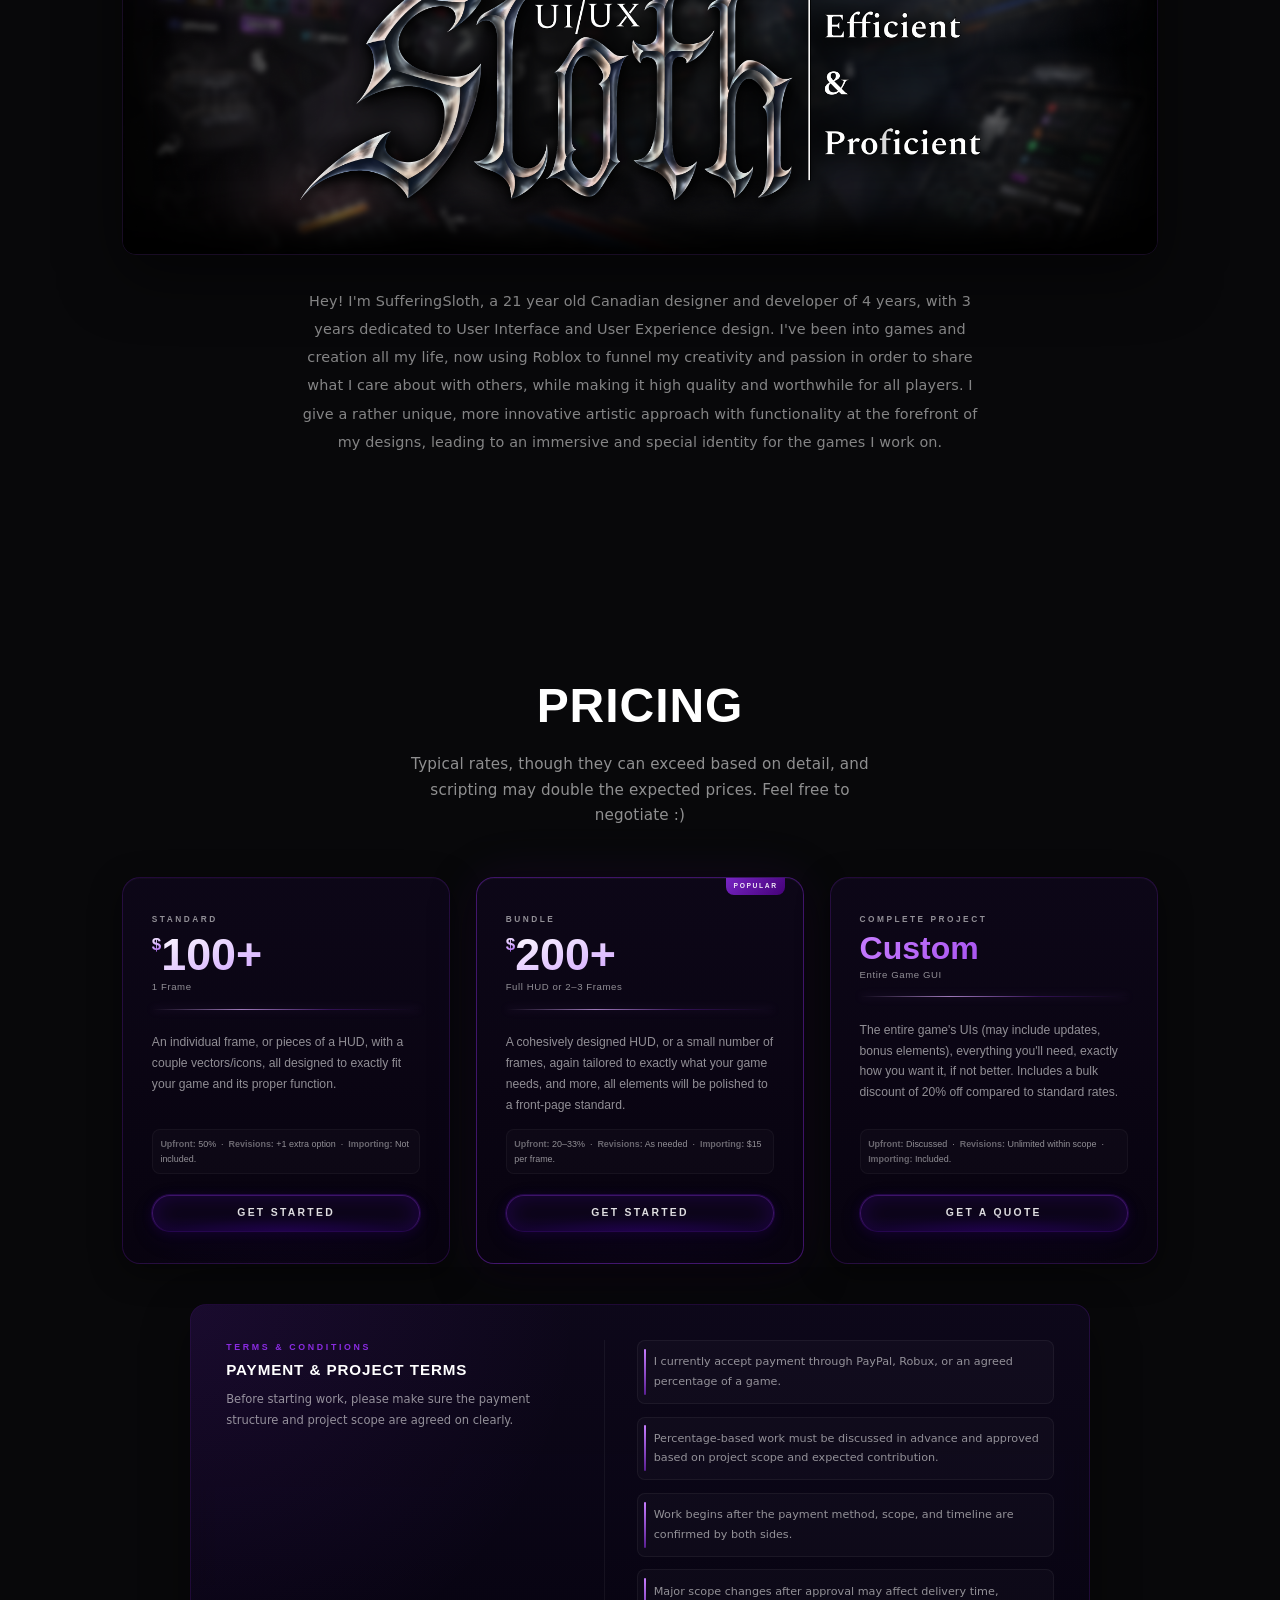
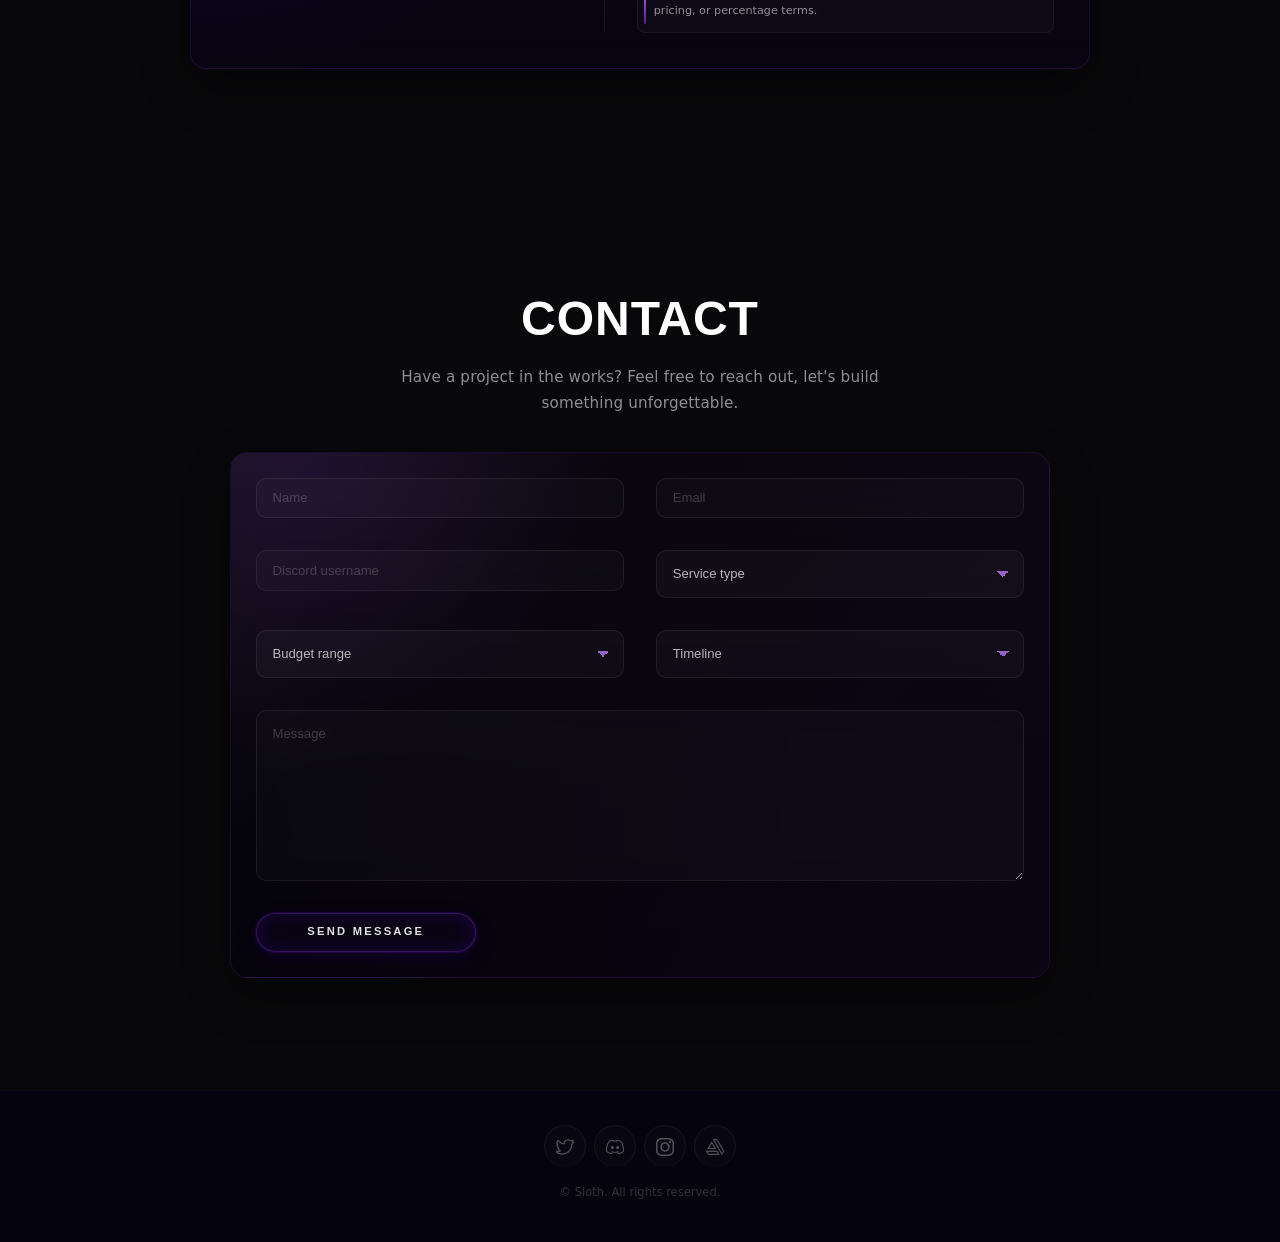
==== commit bbb37fcd: "Update index.html" ====
--- a/index.html
+++ b/index.html
@@ -108,7 +108,7 @@
                 <!-- Achievement Stats -->
                 <div class="sidebar-stats">
                     <div class="stat-item">
-                        <span class="stat-value">45M+</span>
+                        <span class="stat-value">50M+</span>
                         <span class="stat-label">Visits</span>
                     </div>
                     <div class="stat-item">
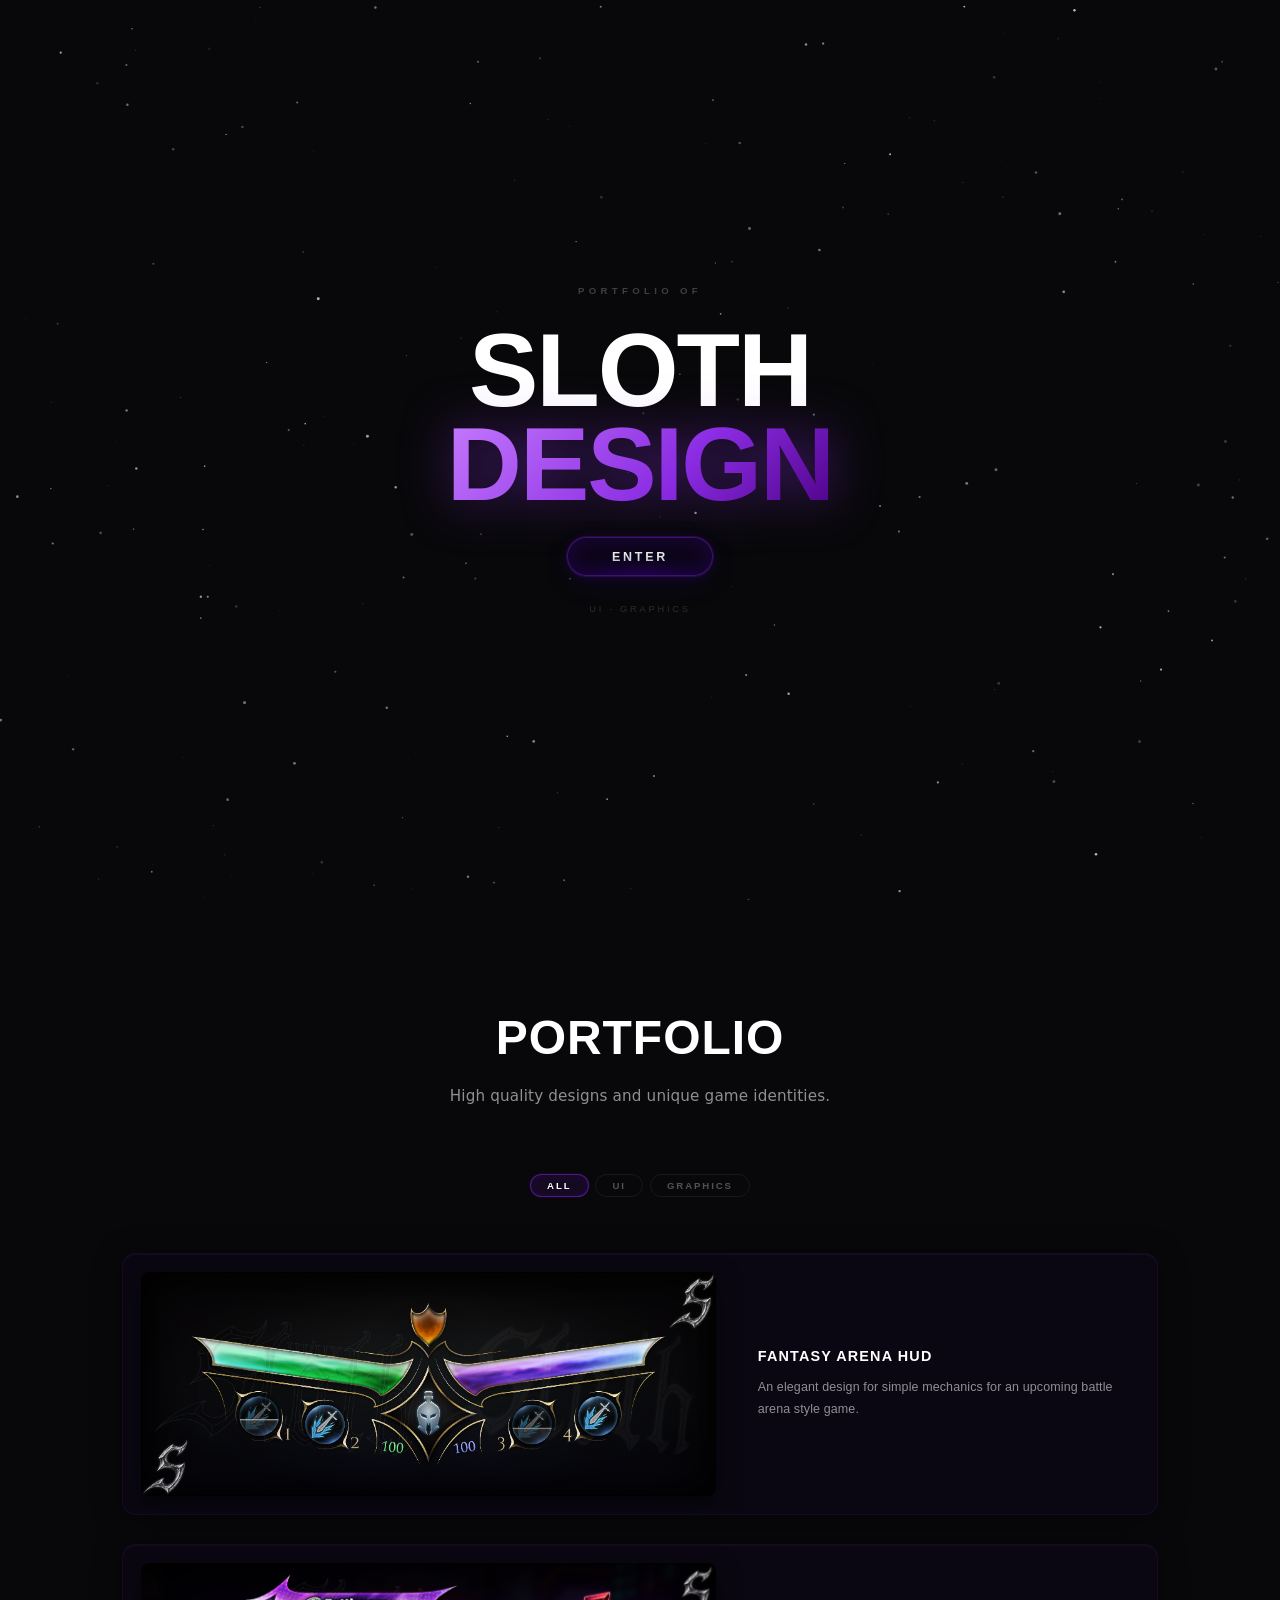
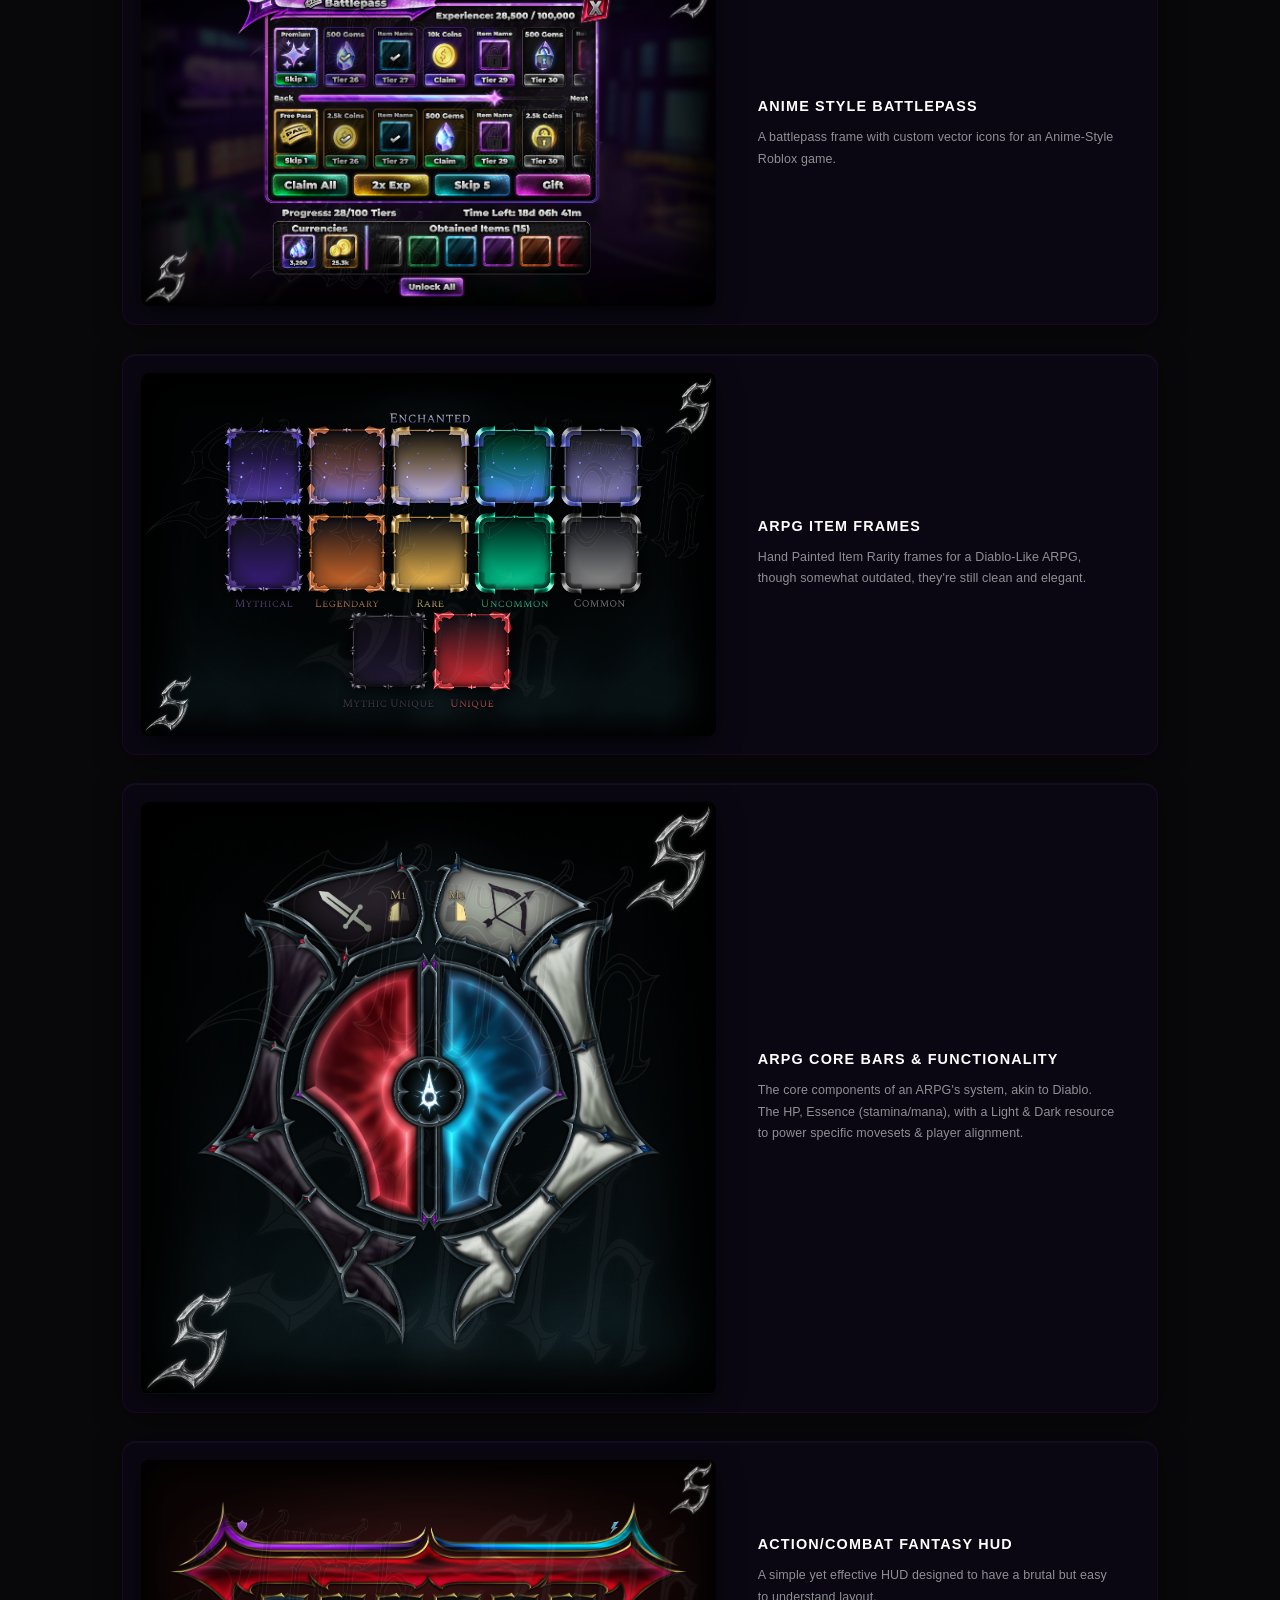
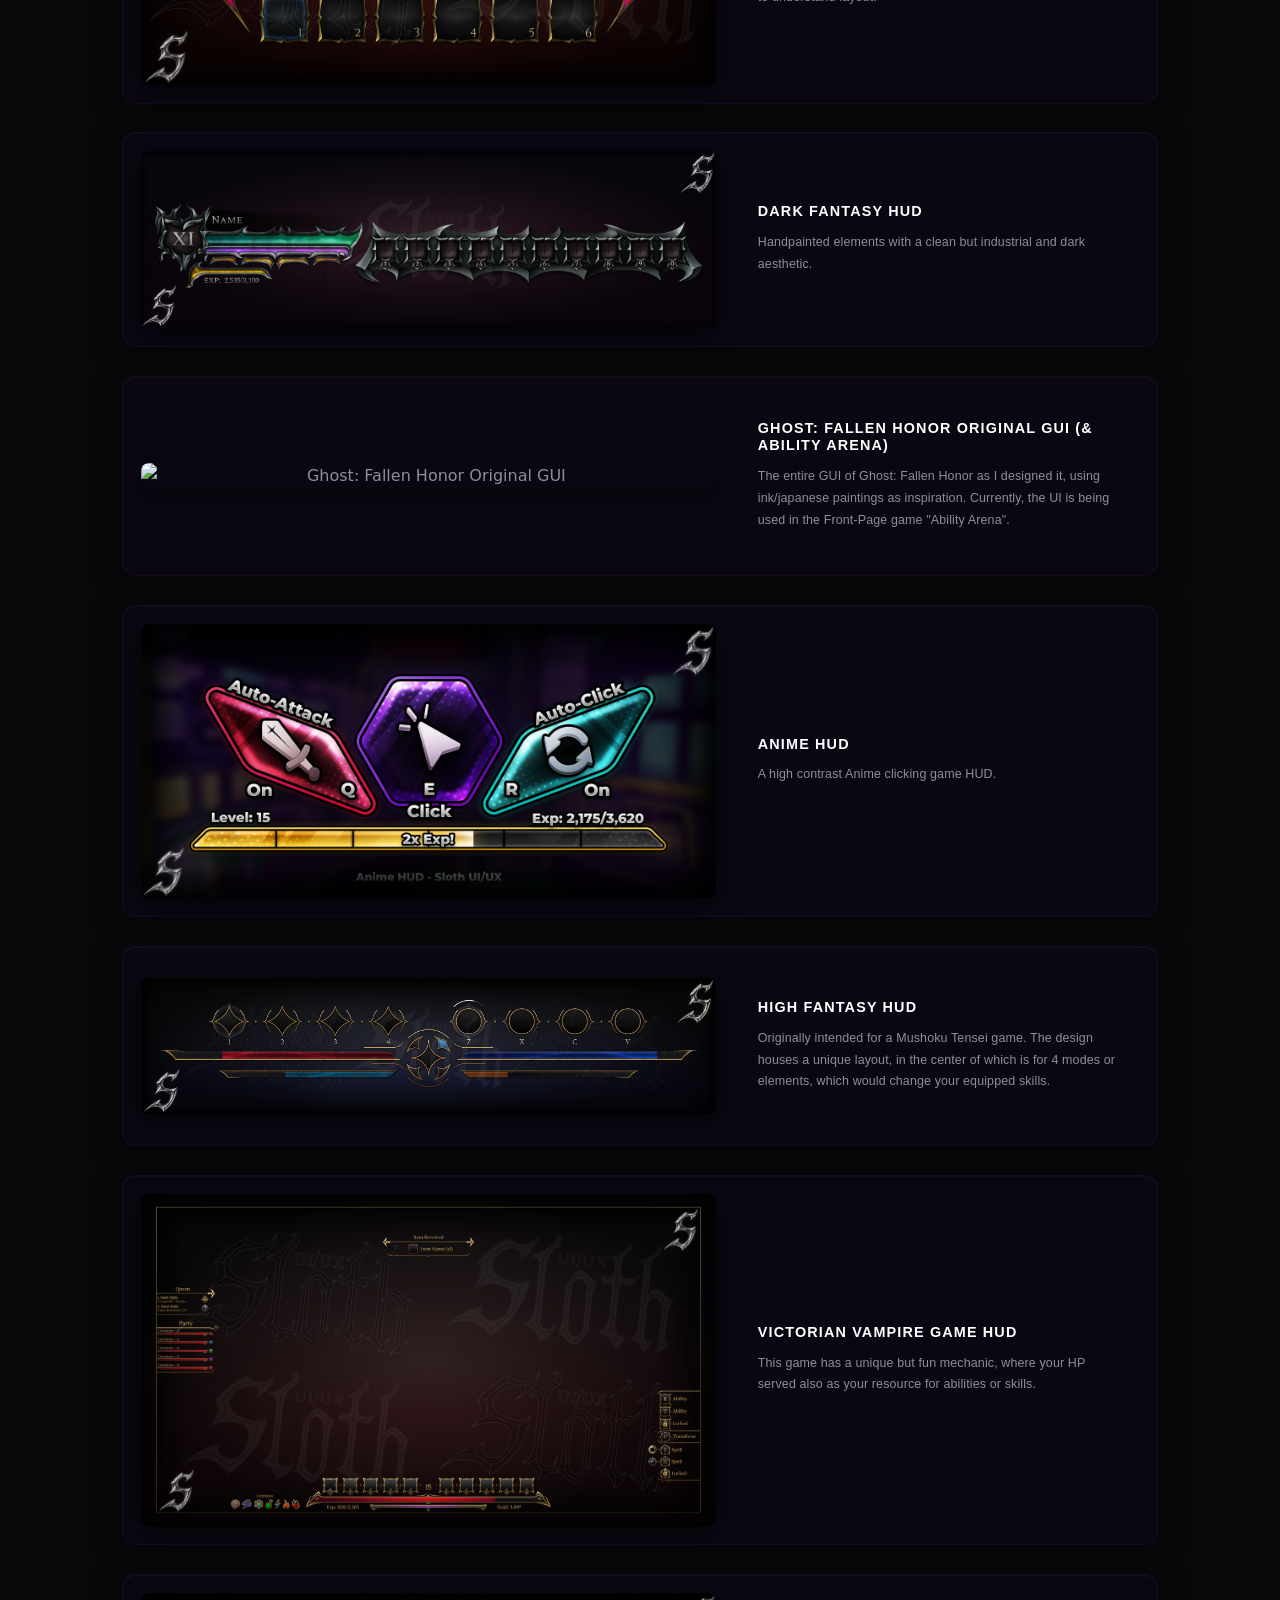
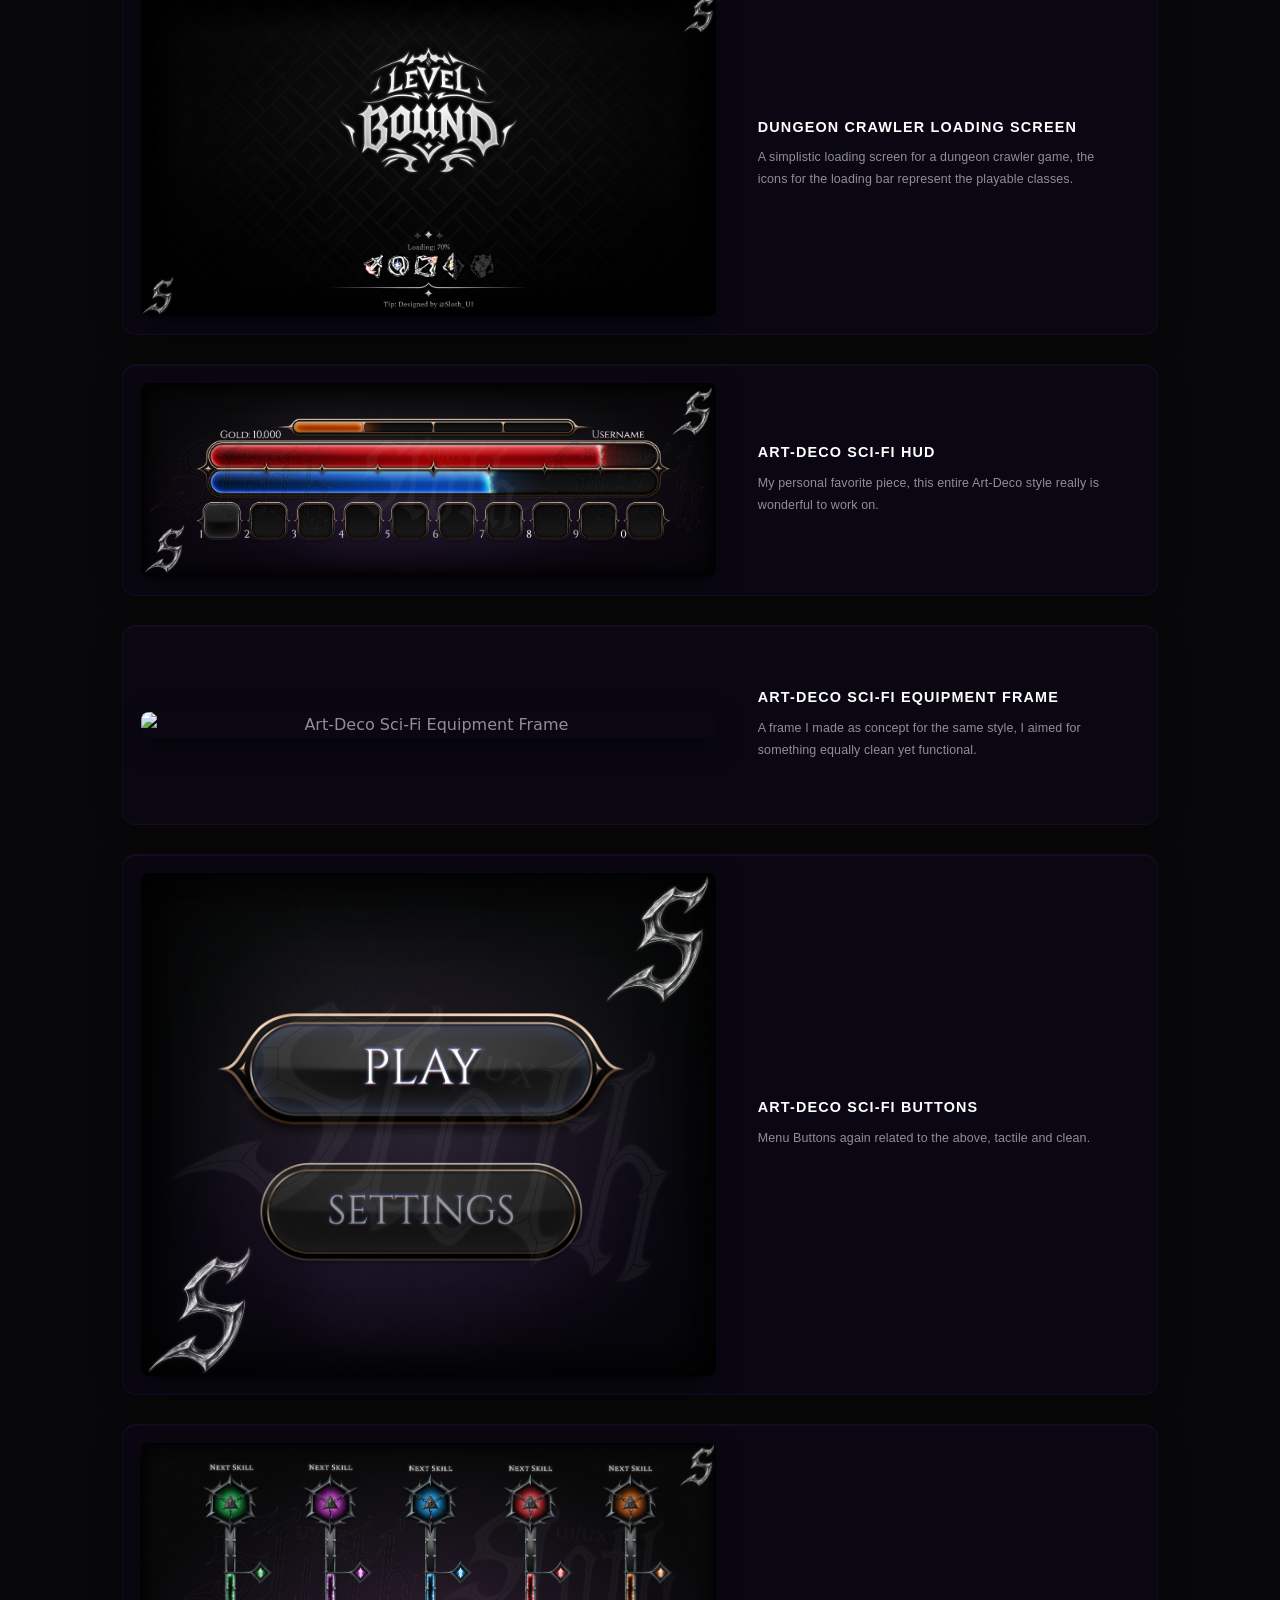
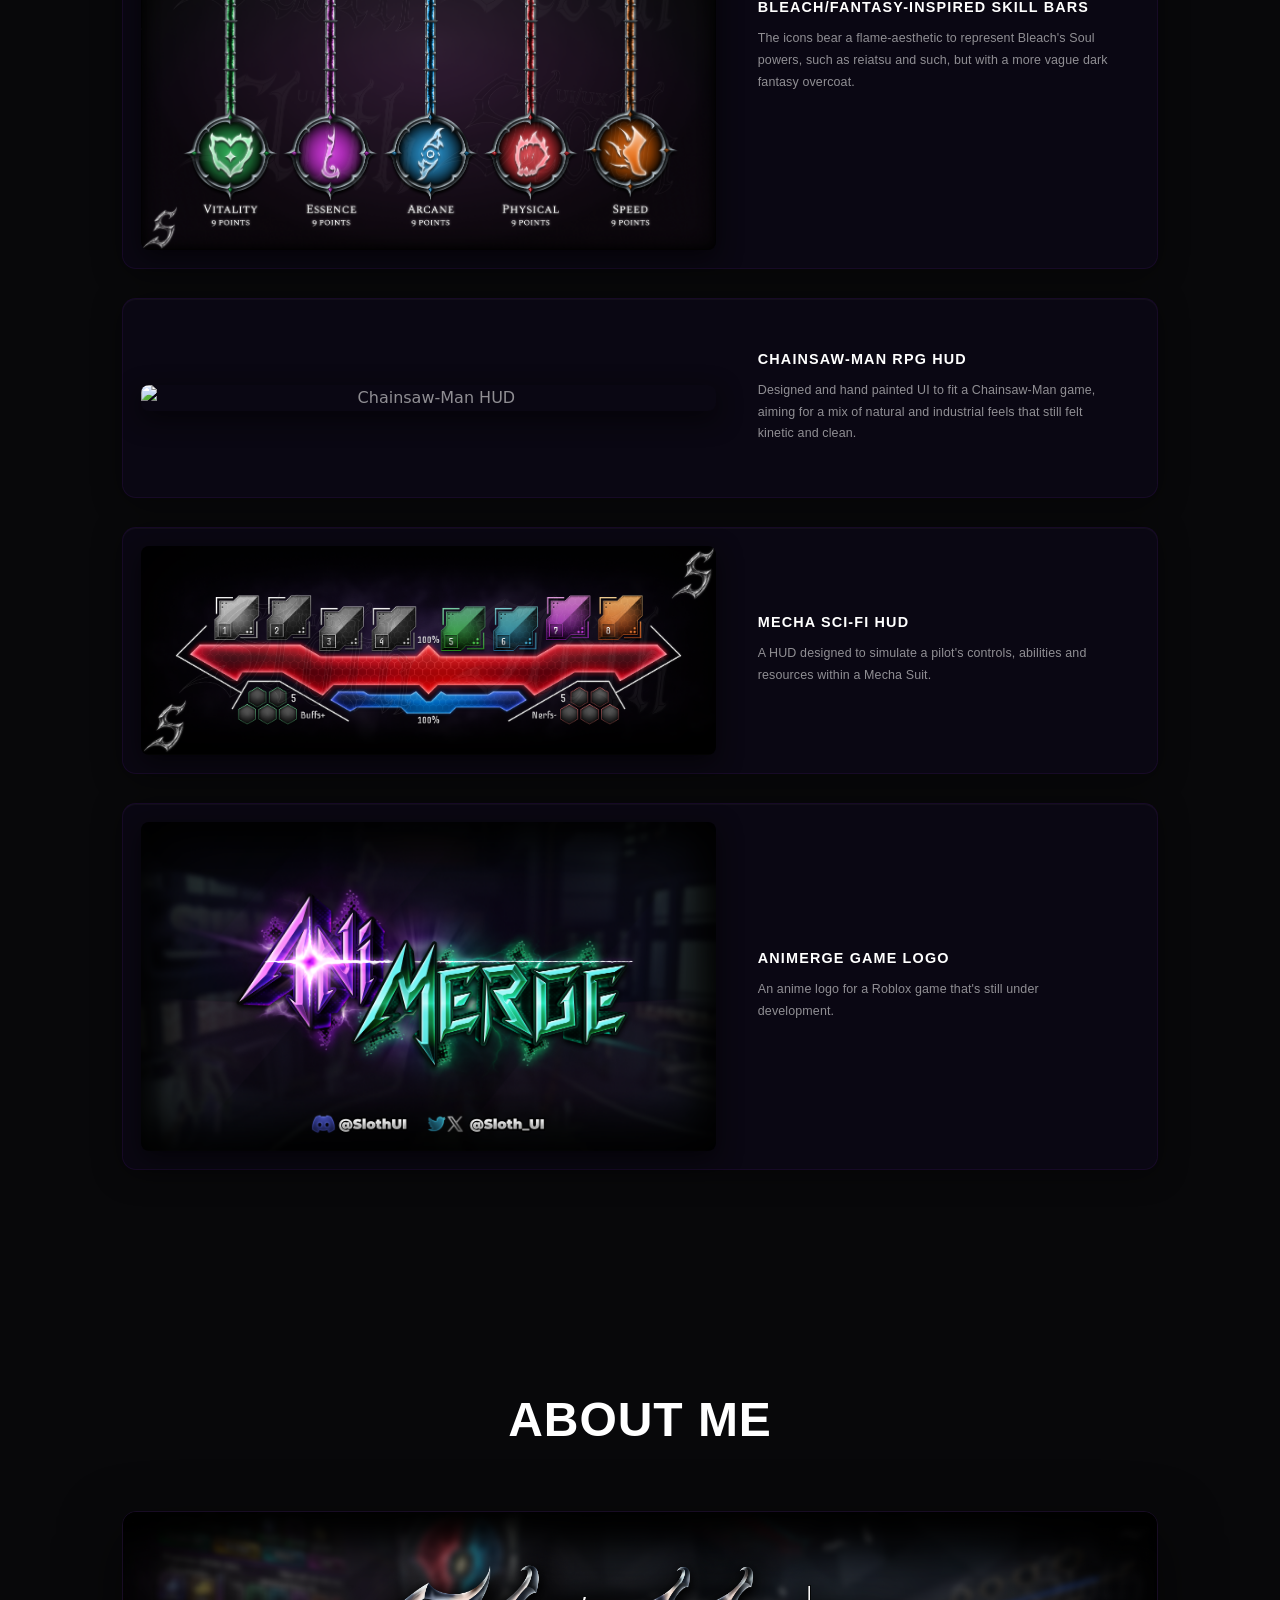
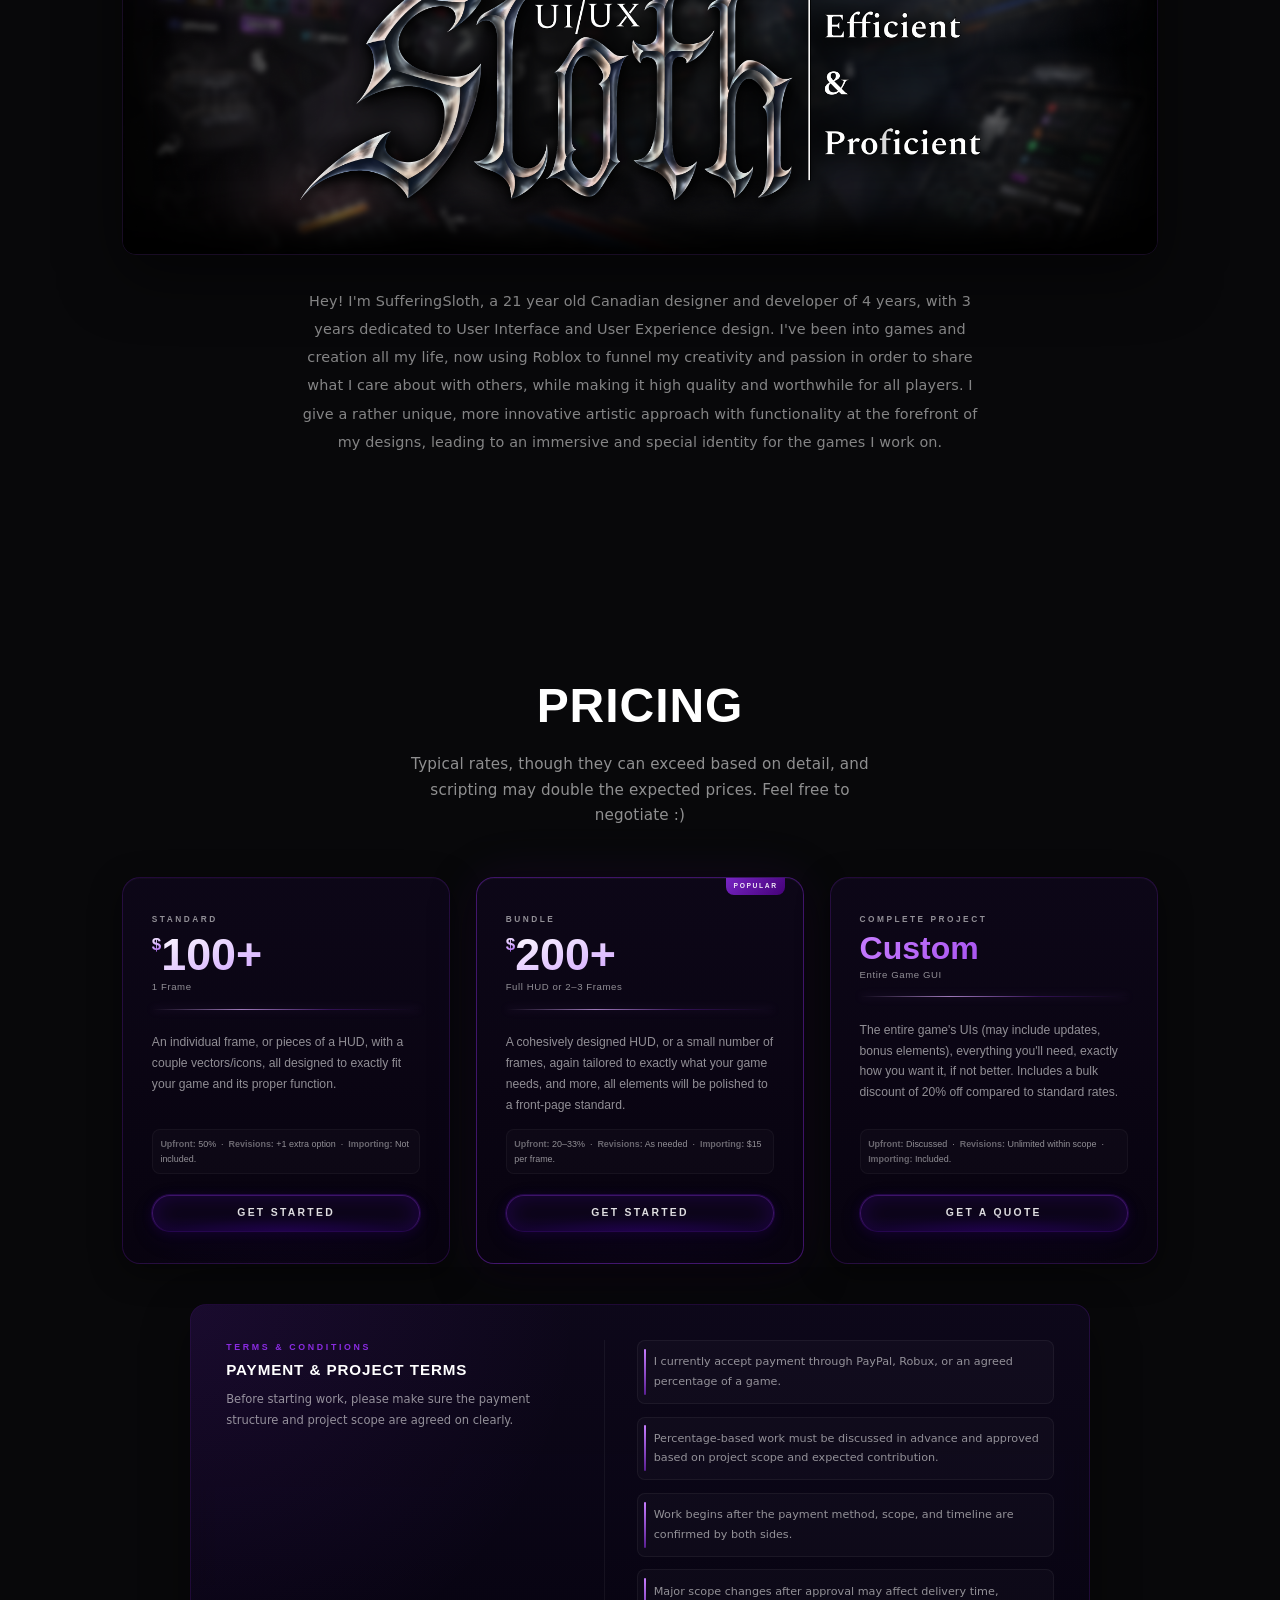
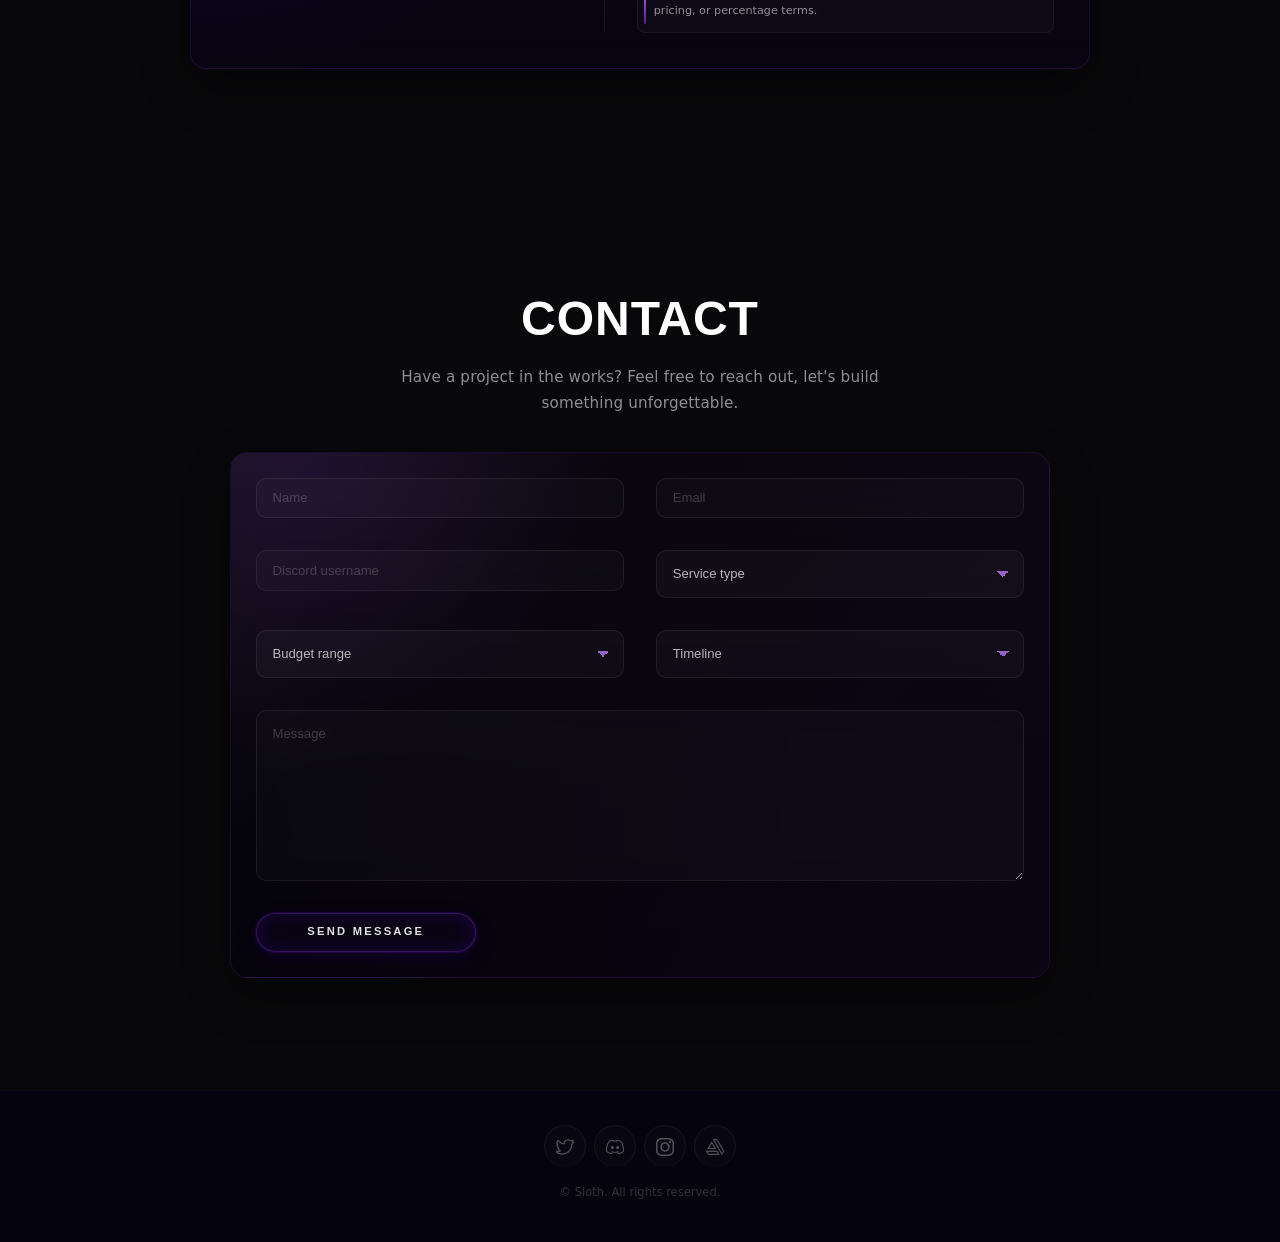
==== commit d4819ad1: "Update index.html" ====
--- a/index.html
+++ b/index.html
@@ -108,7 +108,7 @@
                 <!-- Achievement Stats -->
                 <div class="sidebar-stats">
                     <div class="stat-item">
-                        <span class="stat-value">50M+</span>
+                        <span class="stat-value">75M+</span>
                         <span class="stat-label">Visits</span>
                     </div>
                     <div class="stat-item">
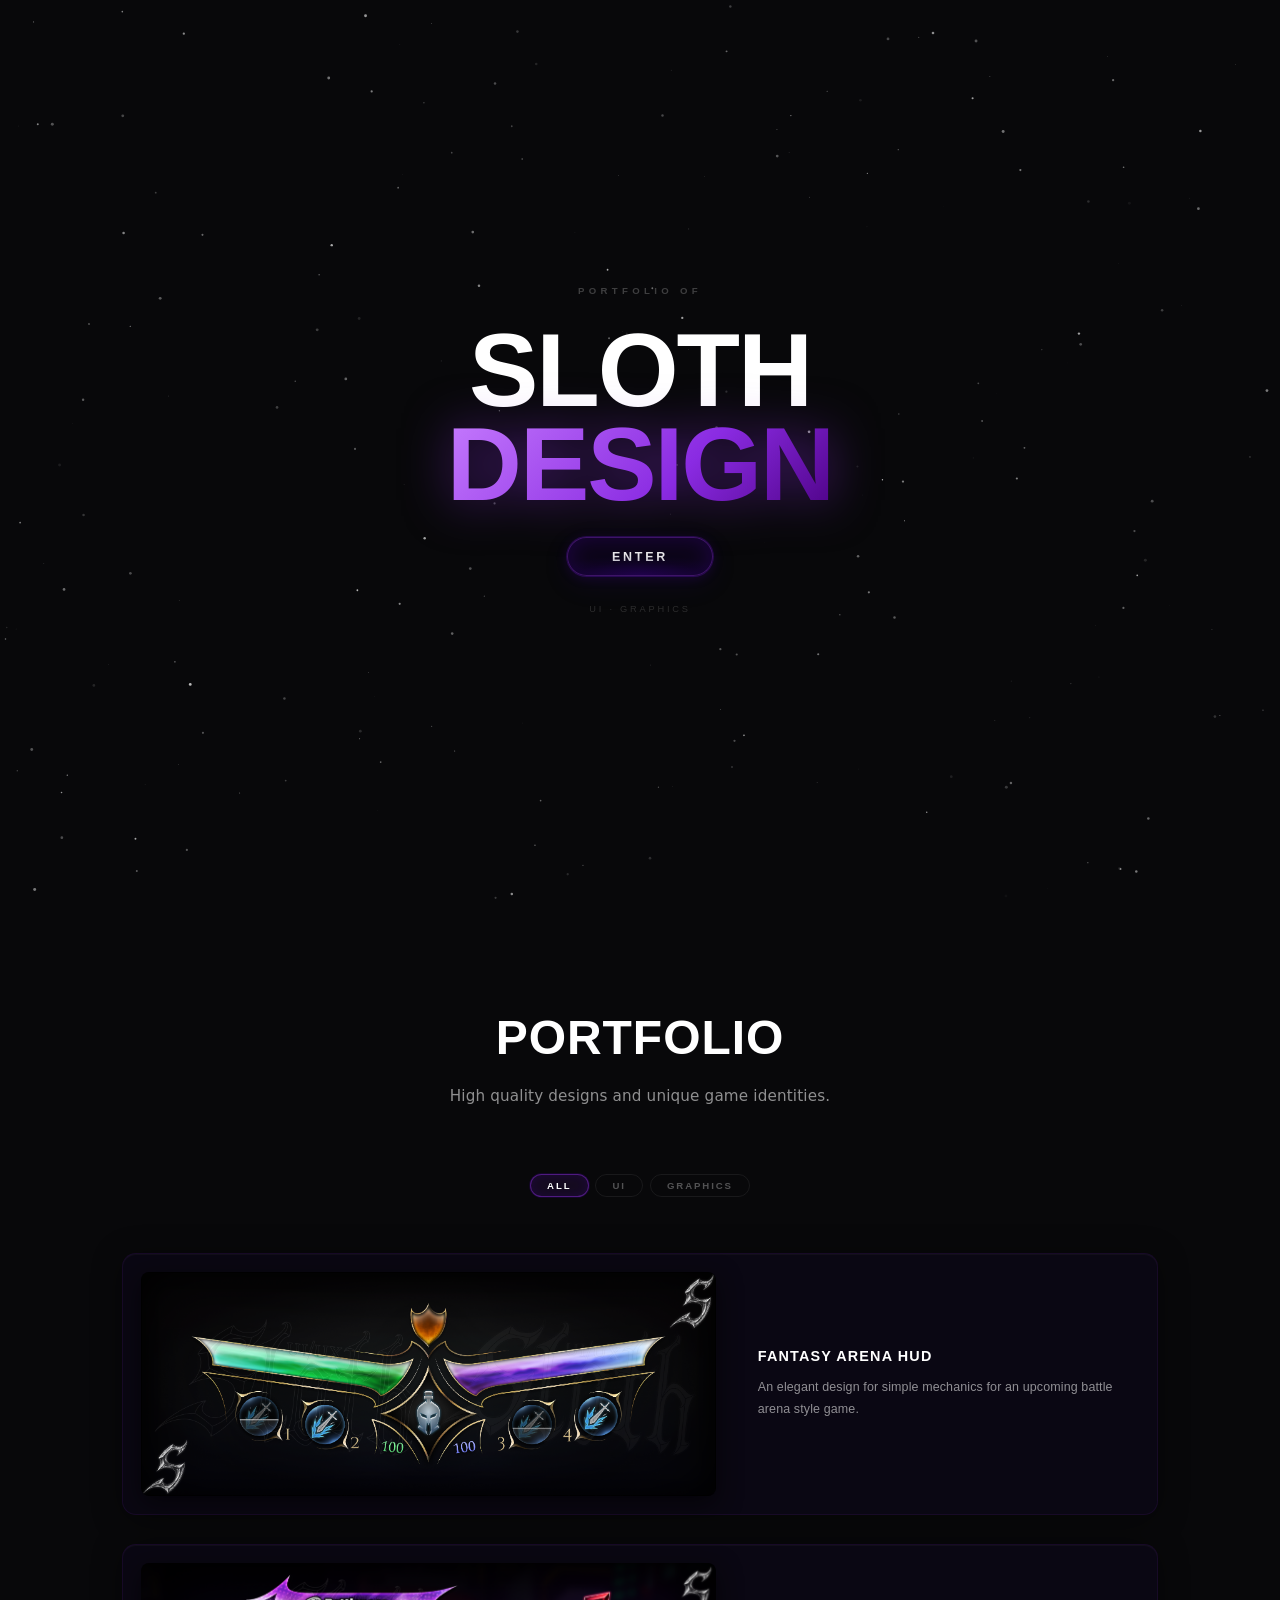
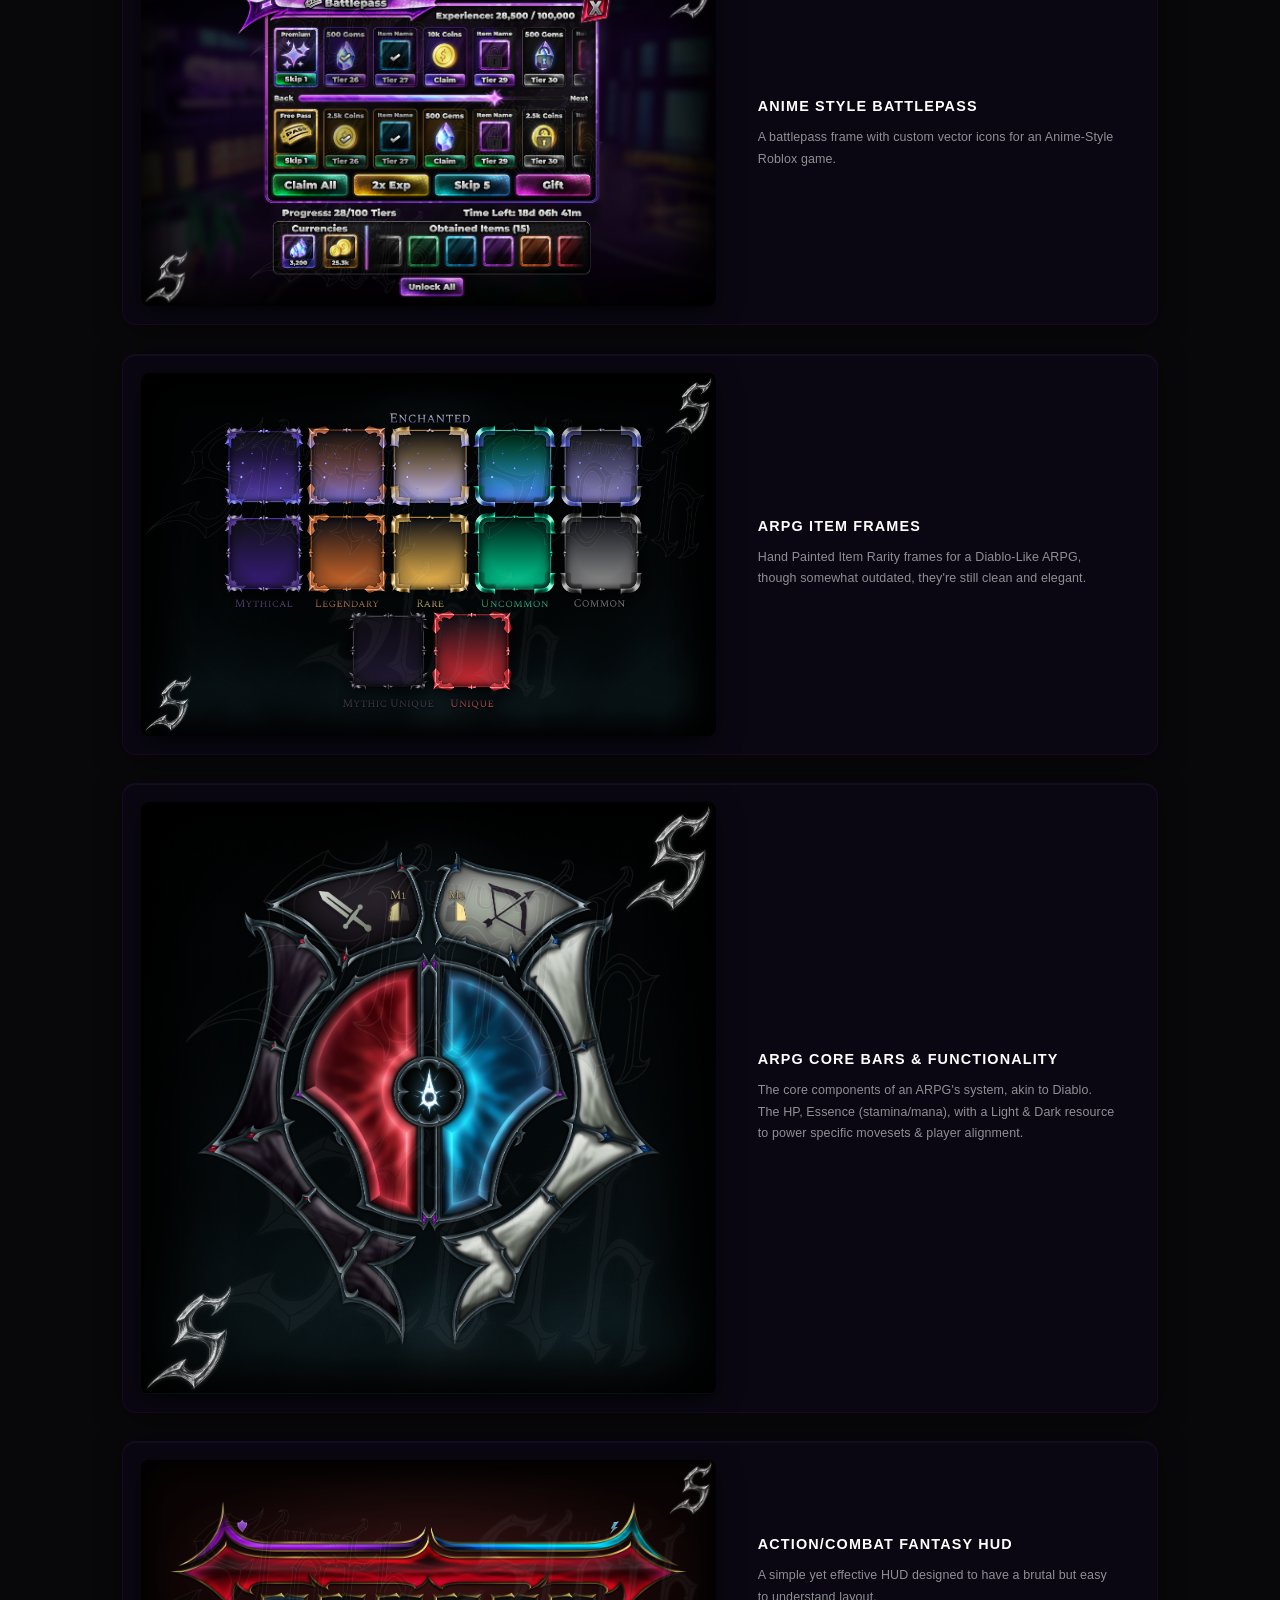
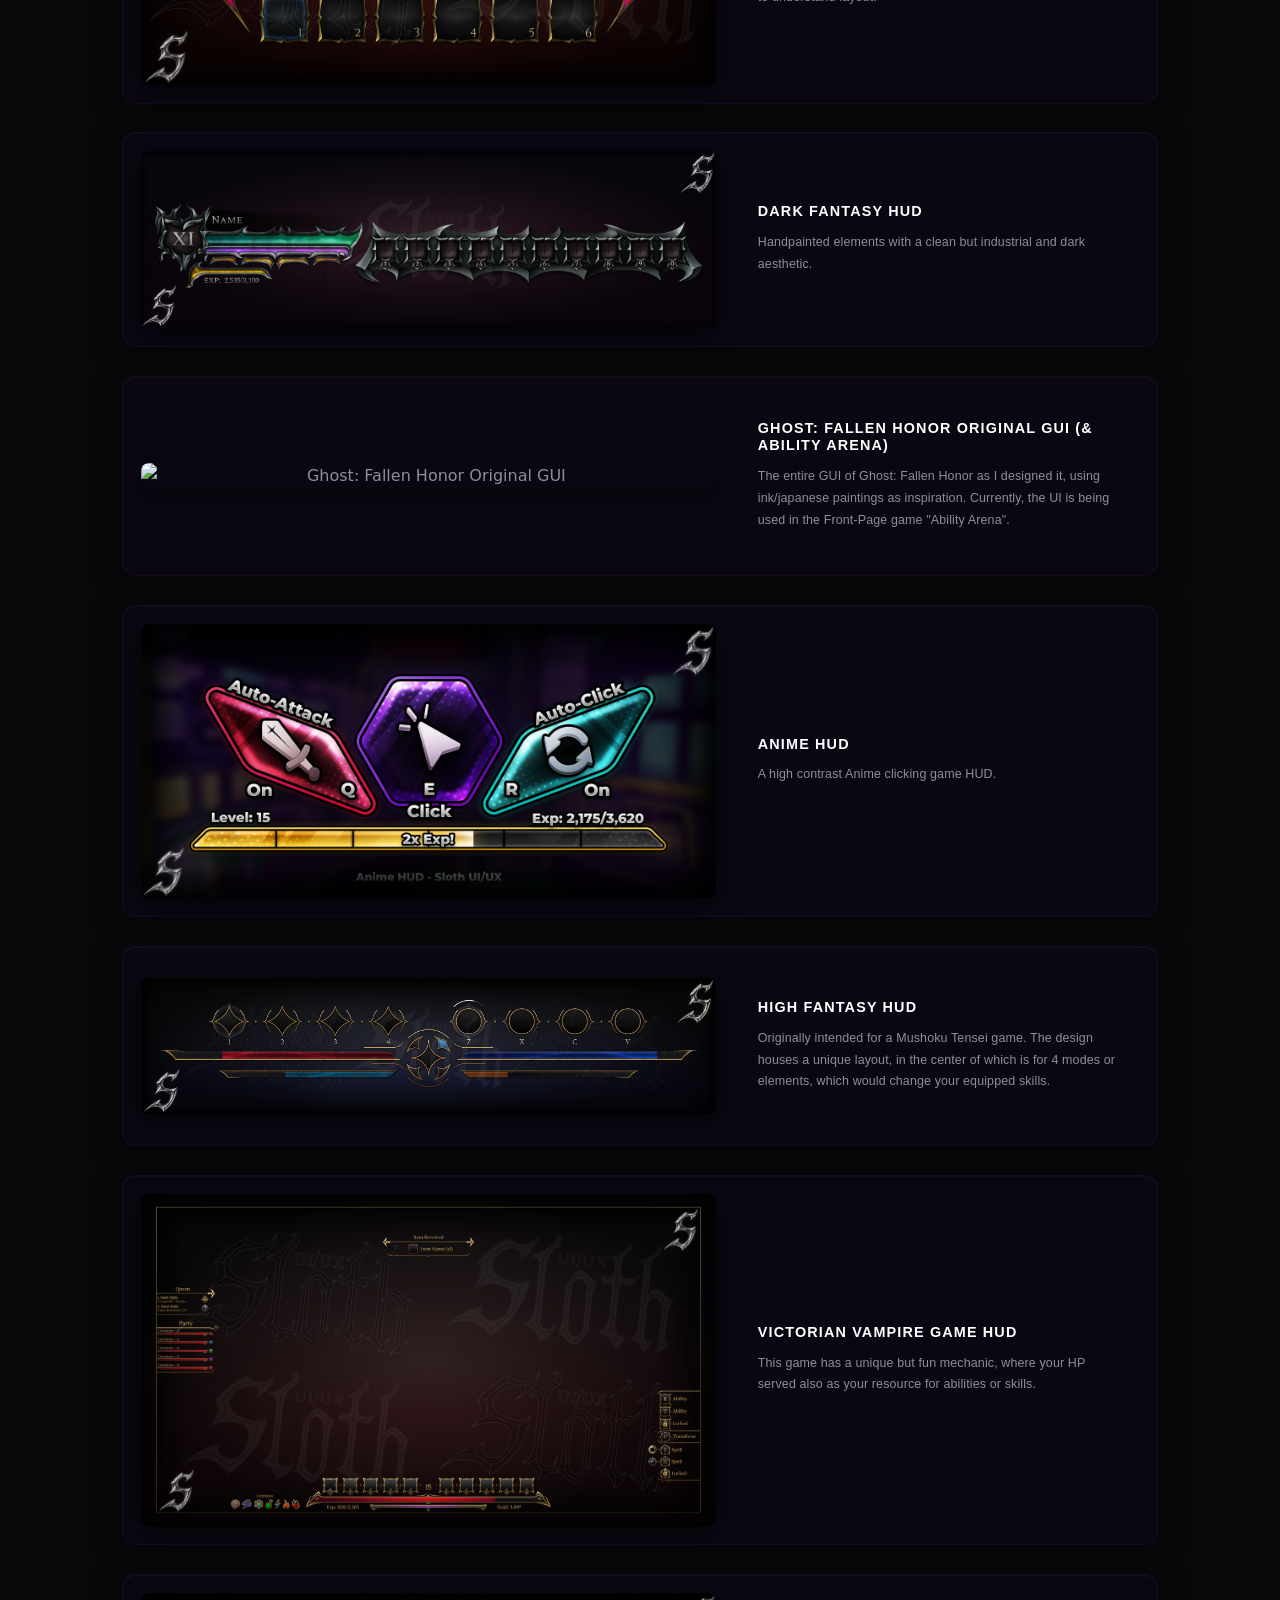
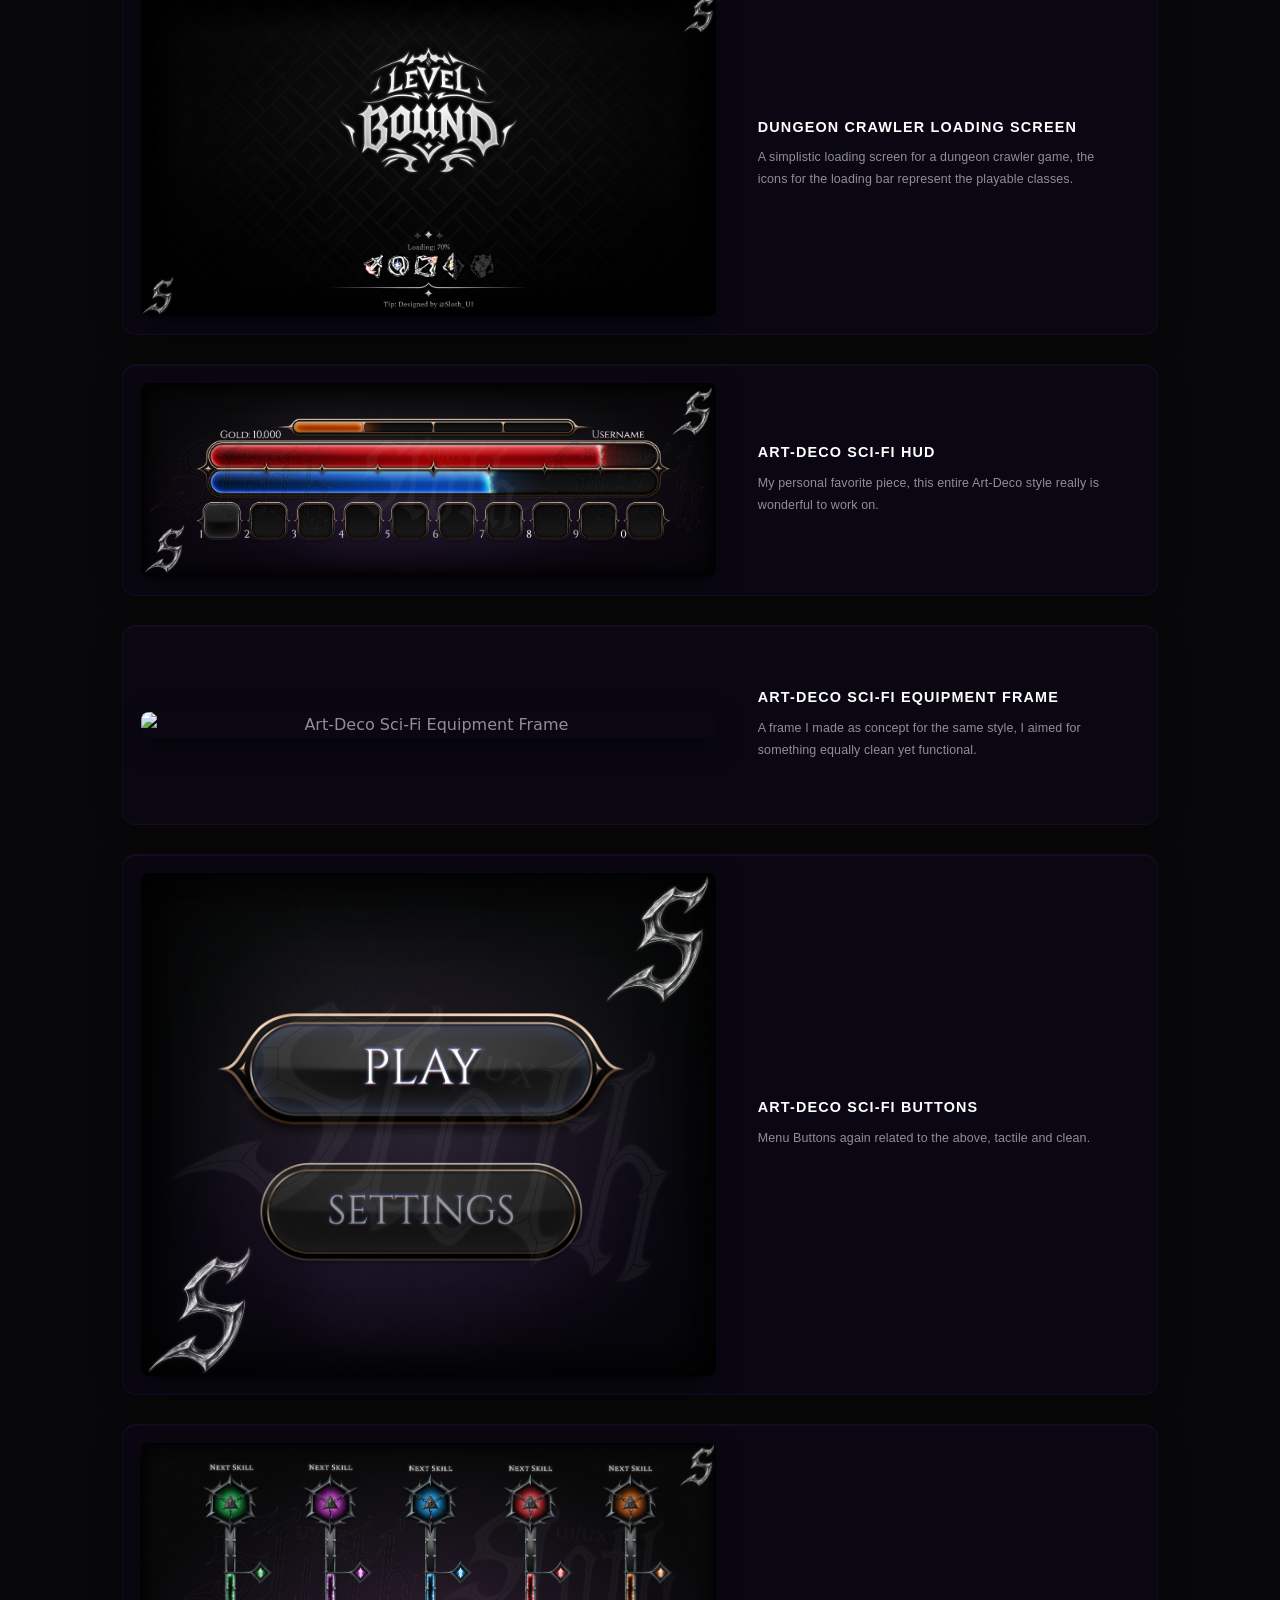
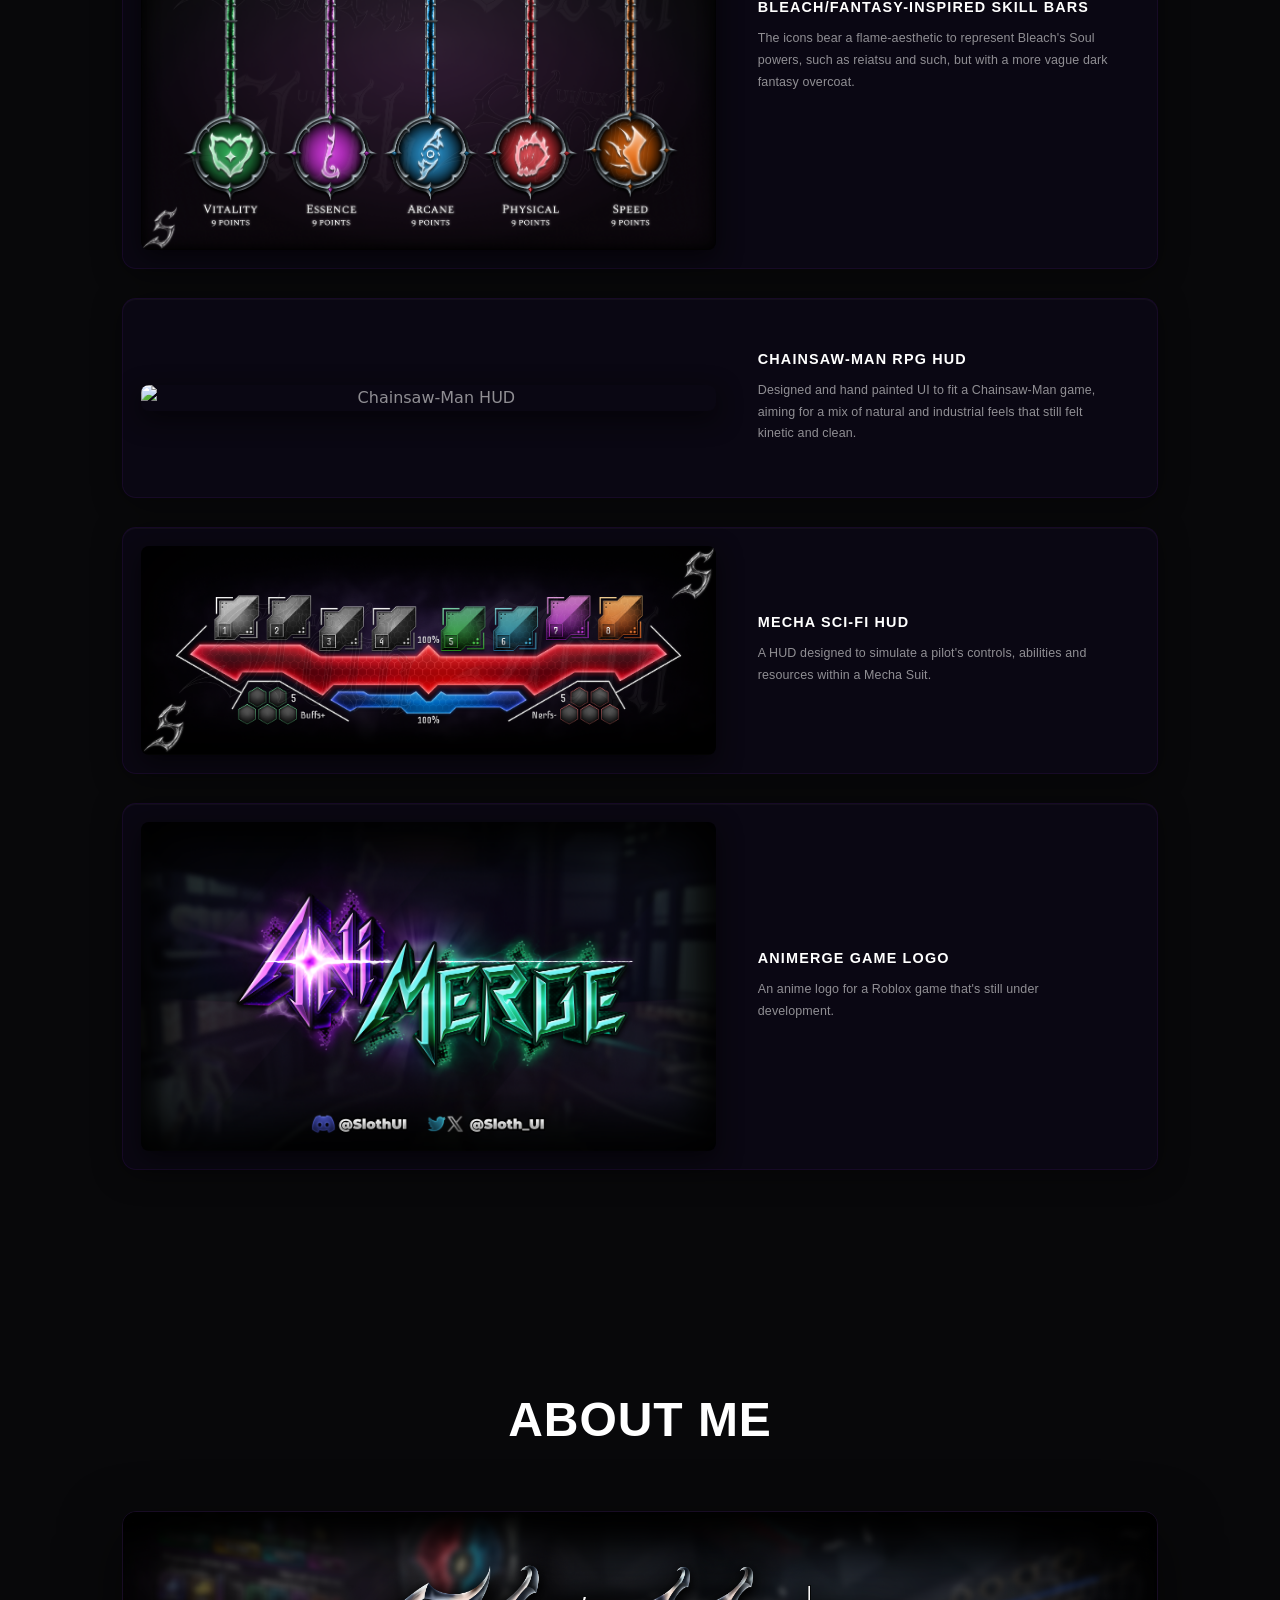
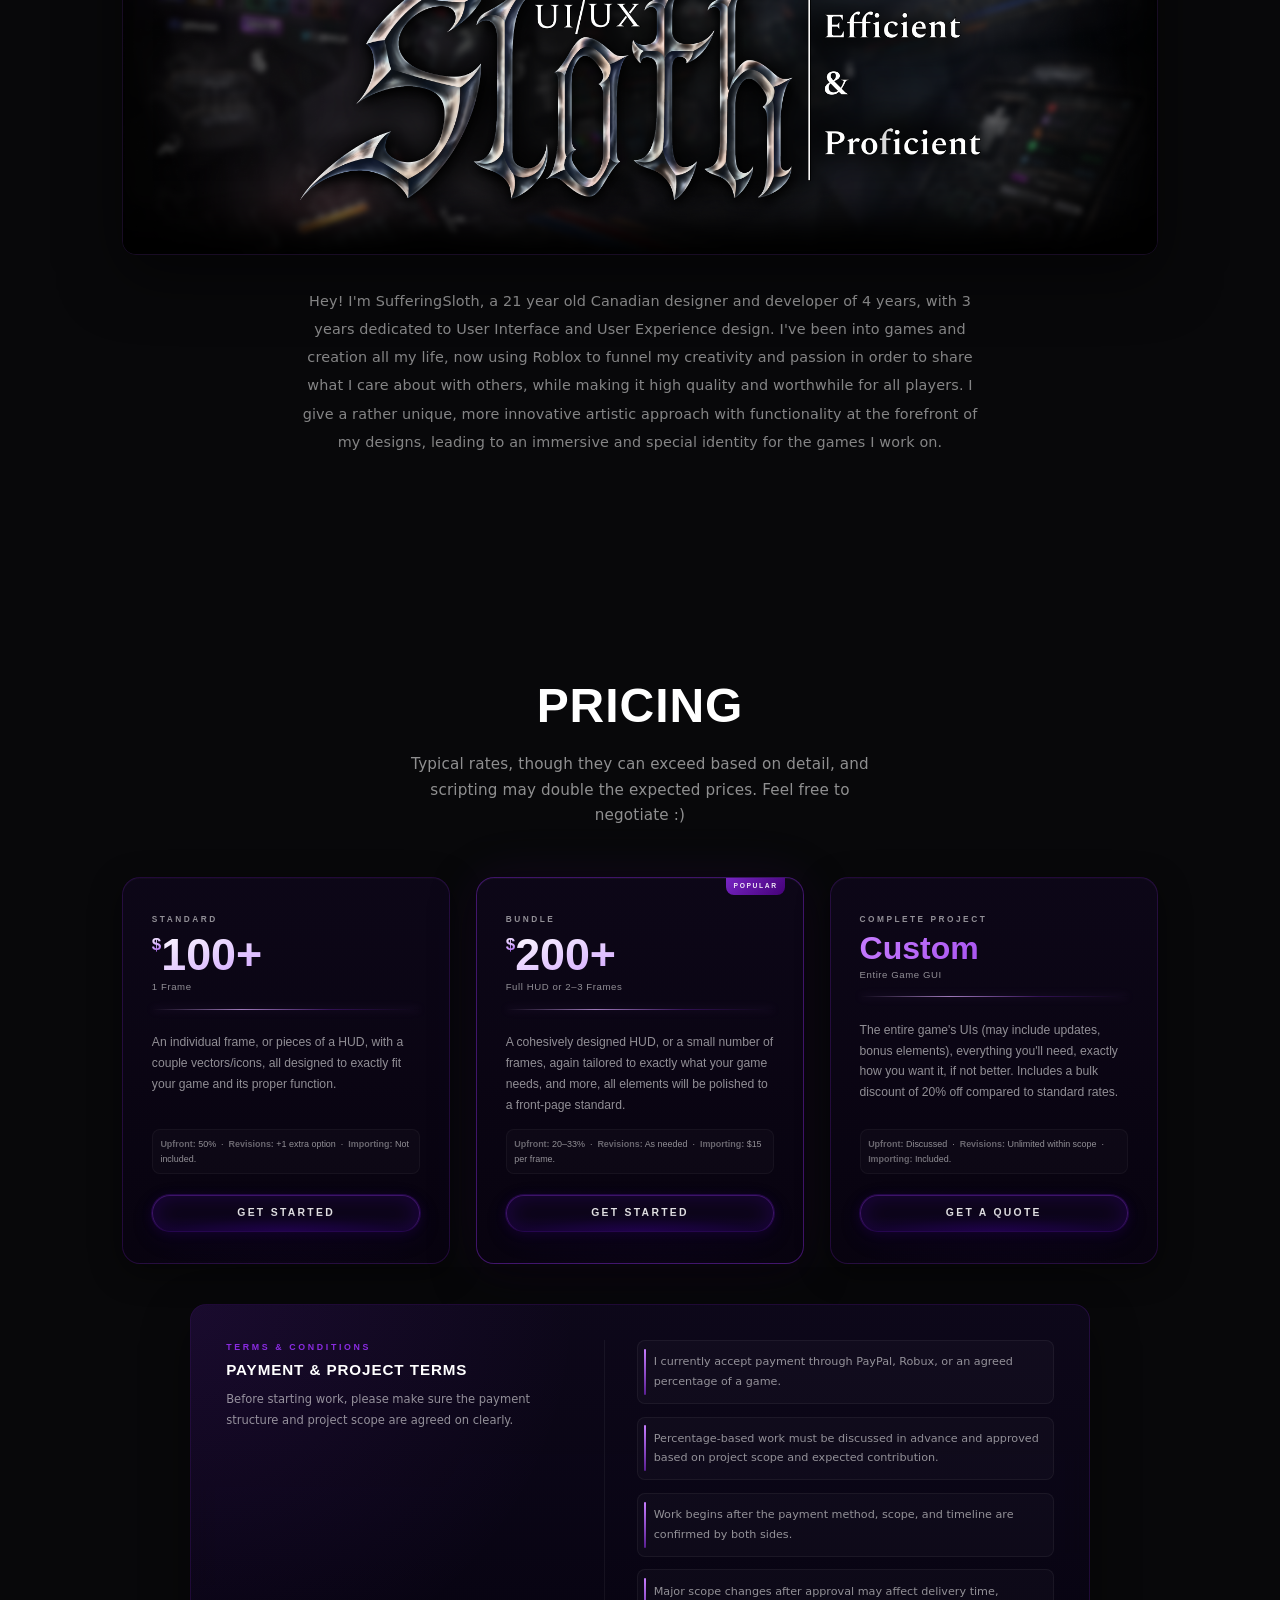
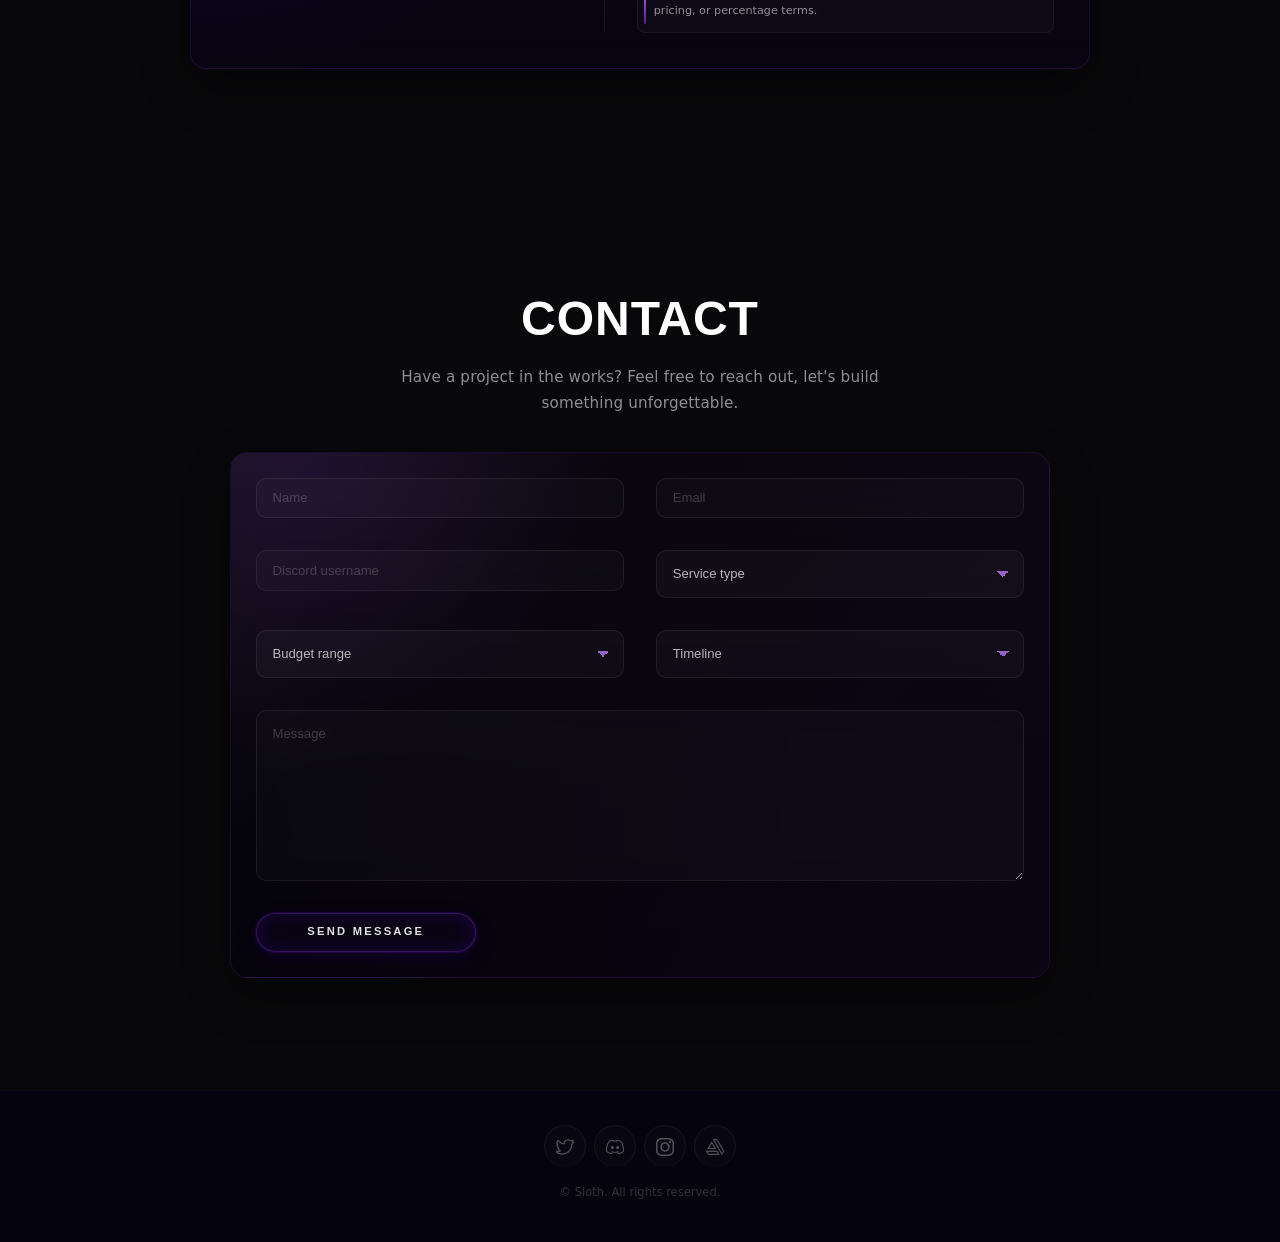
==== commit b5f29ae1: "Update index.html" ====
--- a/index.html
+++ b/index.html
@@ -108,7 +108,7 @@
                 <!-- Achievement Stats -->
                 <div class="sidebar-stats">
                     <div class="stat-item">
-                        <span class="stat-value">75M+</span>
+                        <span class="stat-value">80M+</span>
                         <span class="stat-label">Visits</span>
                     </div>
                     <div class="stat-item">
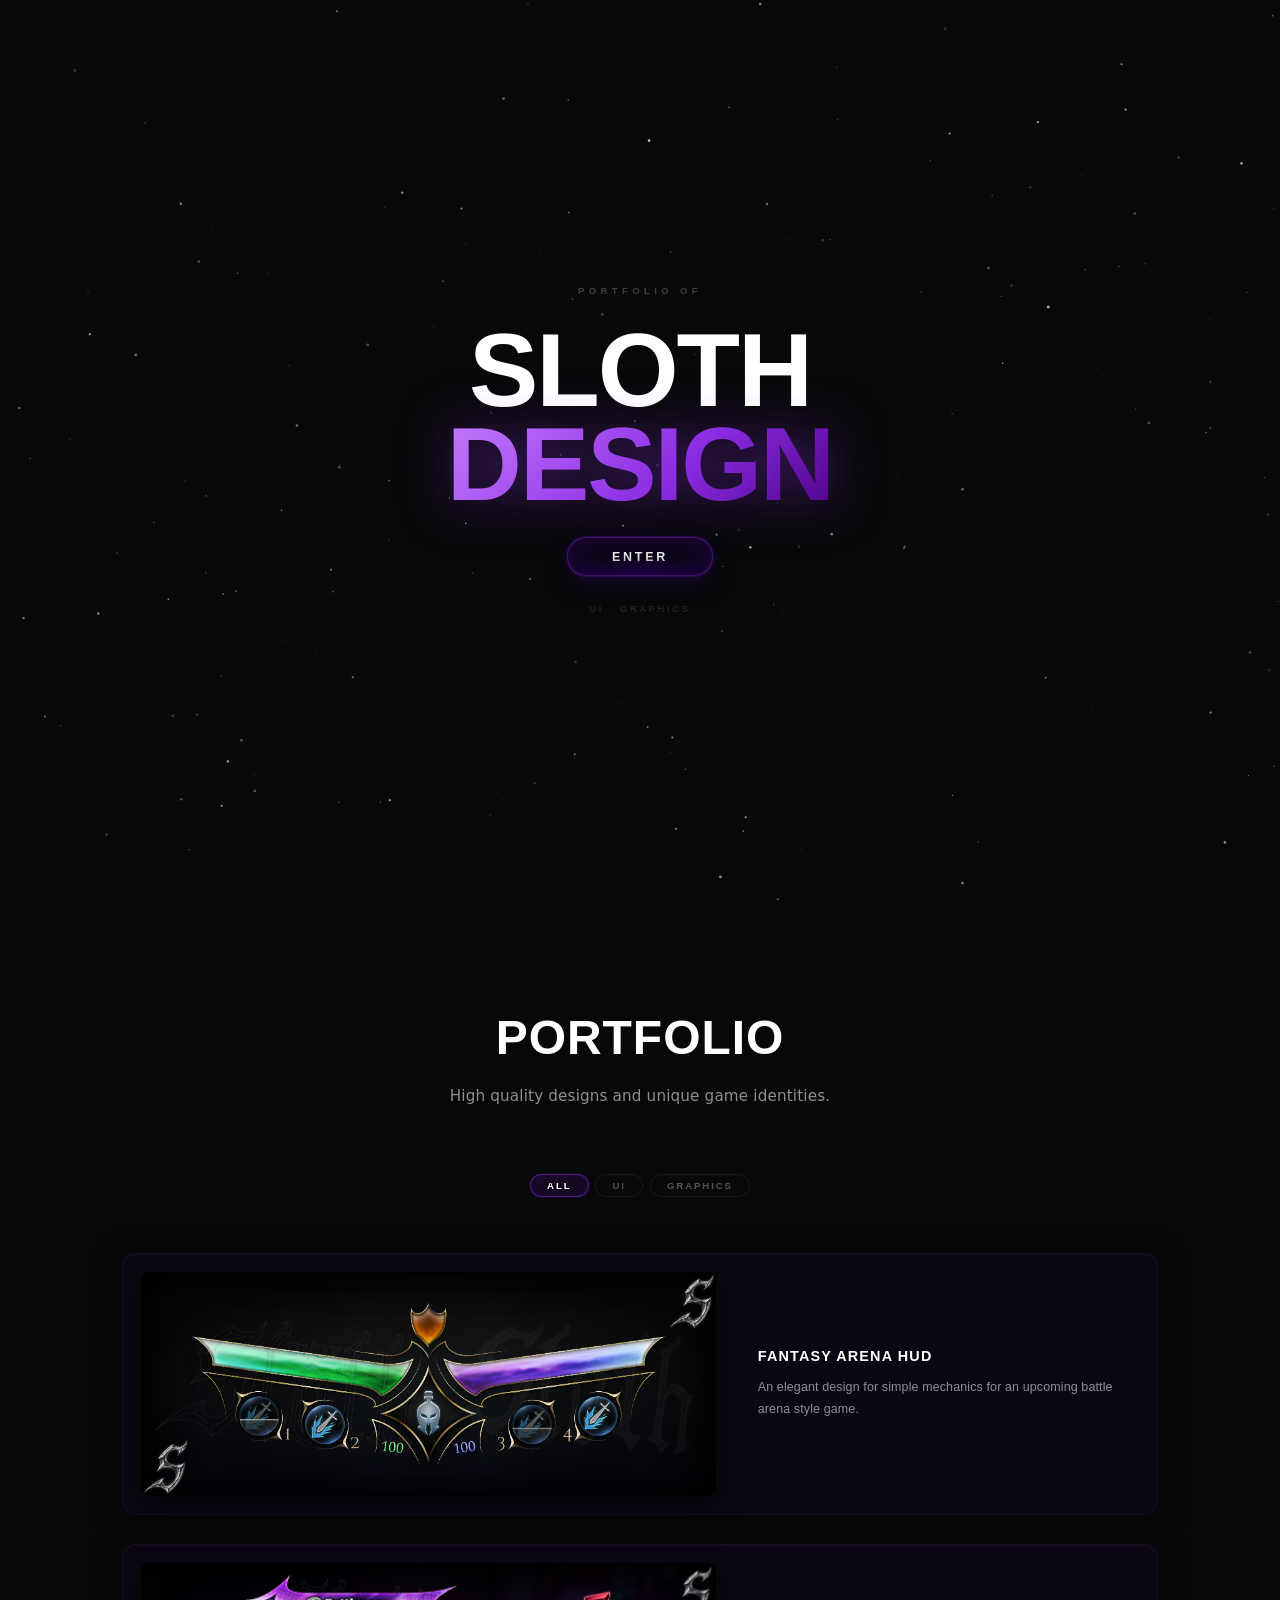
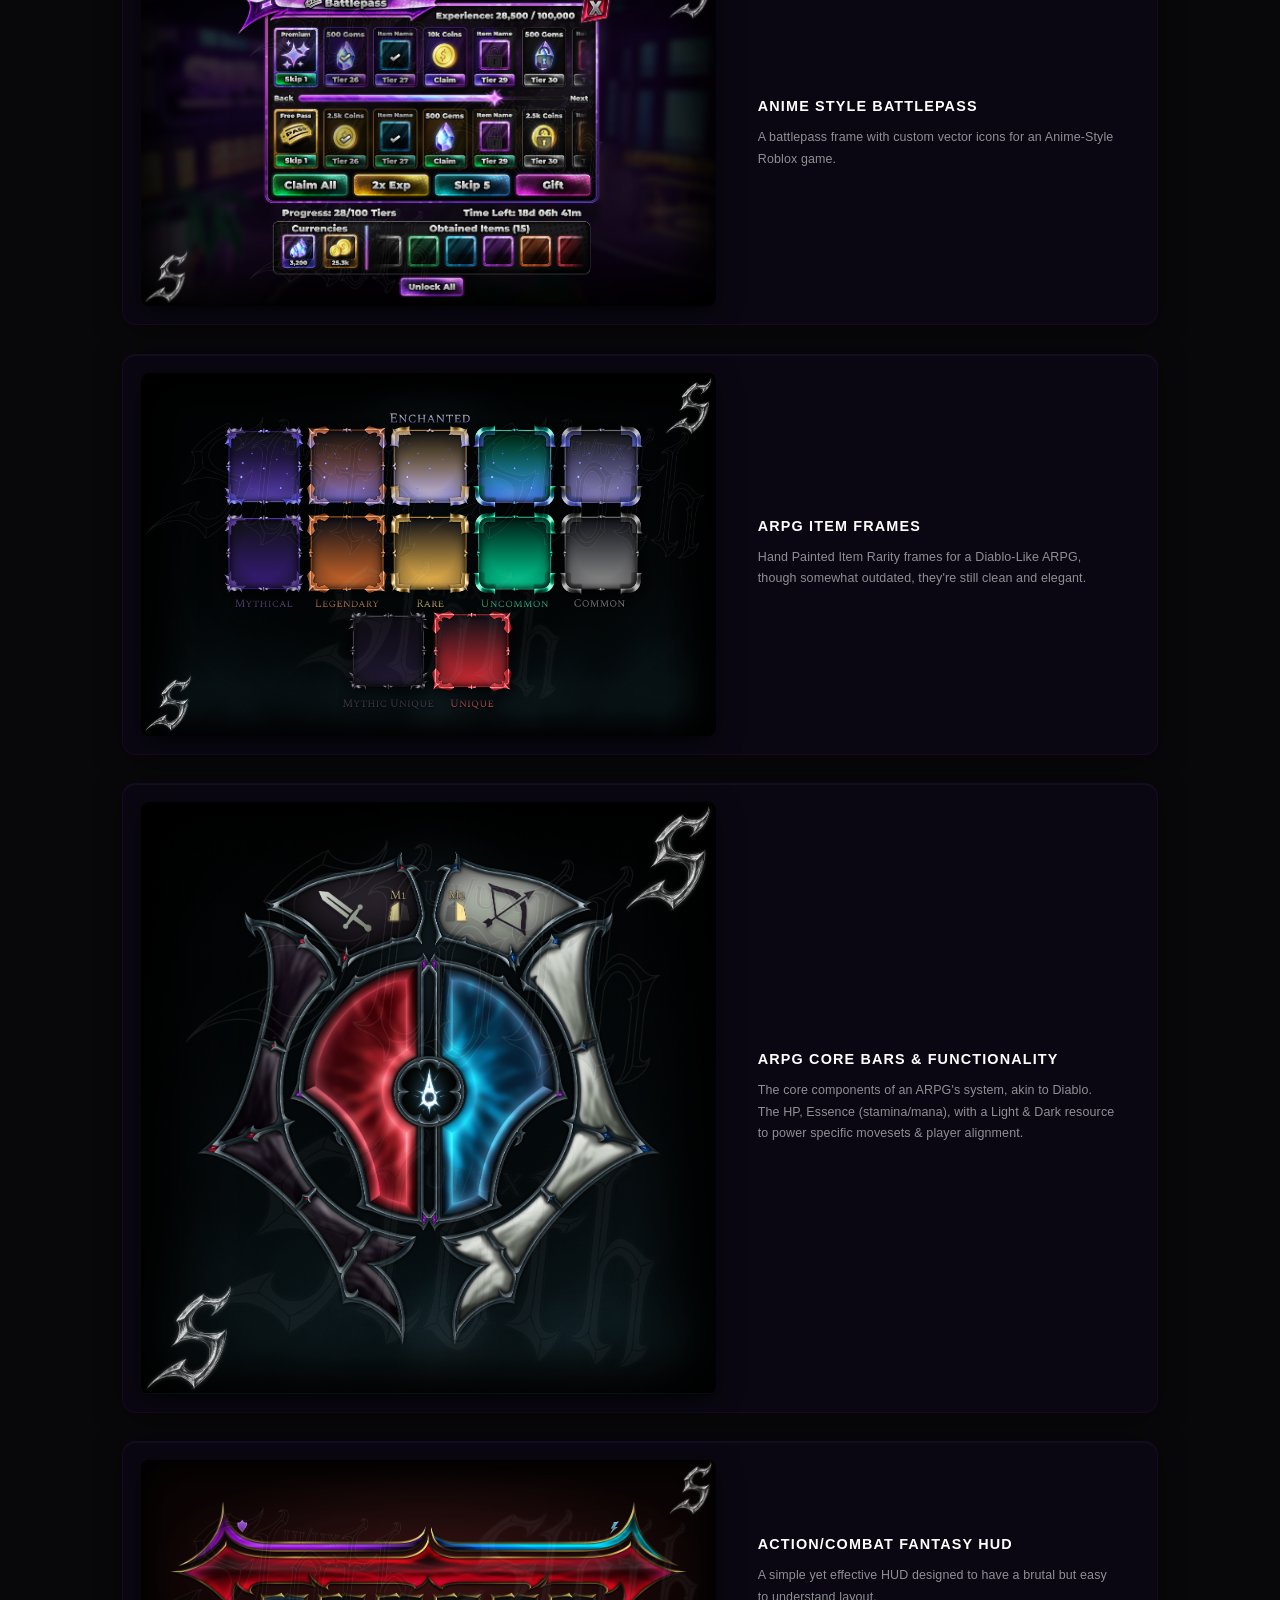
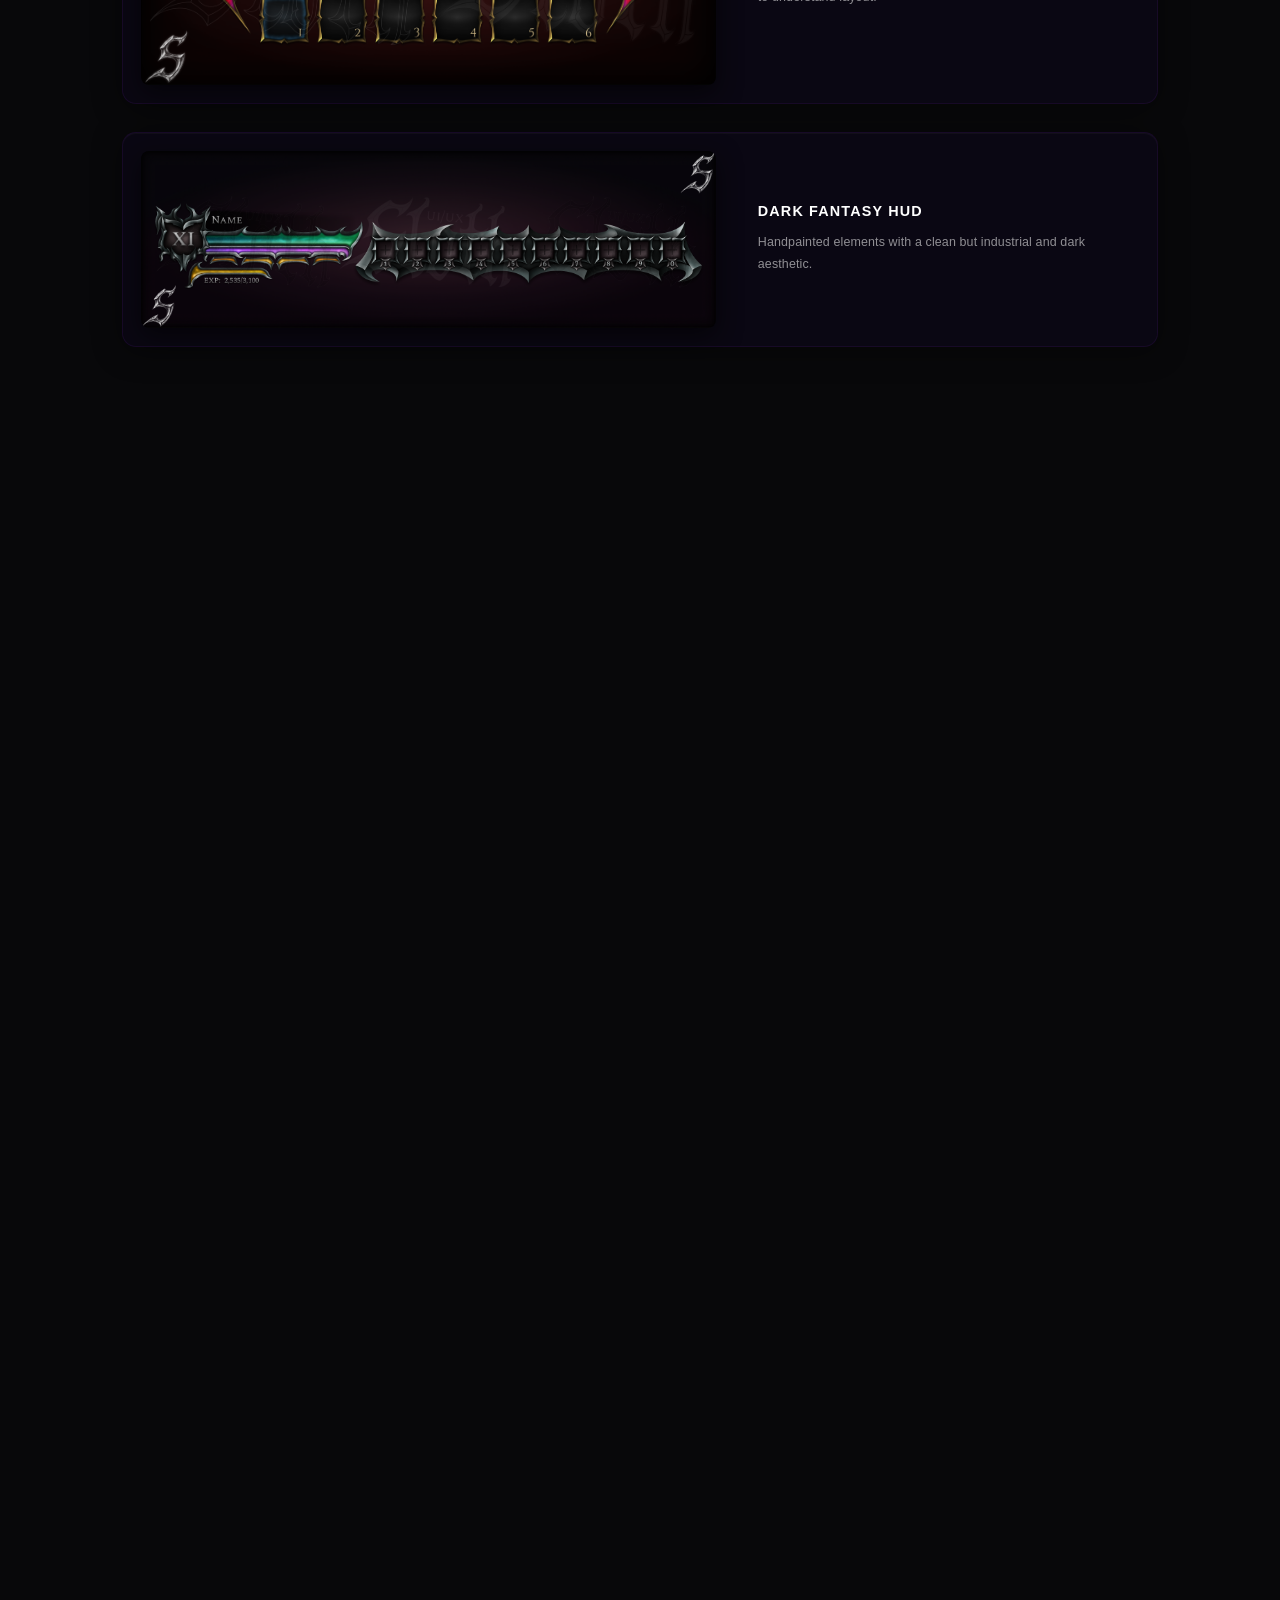
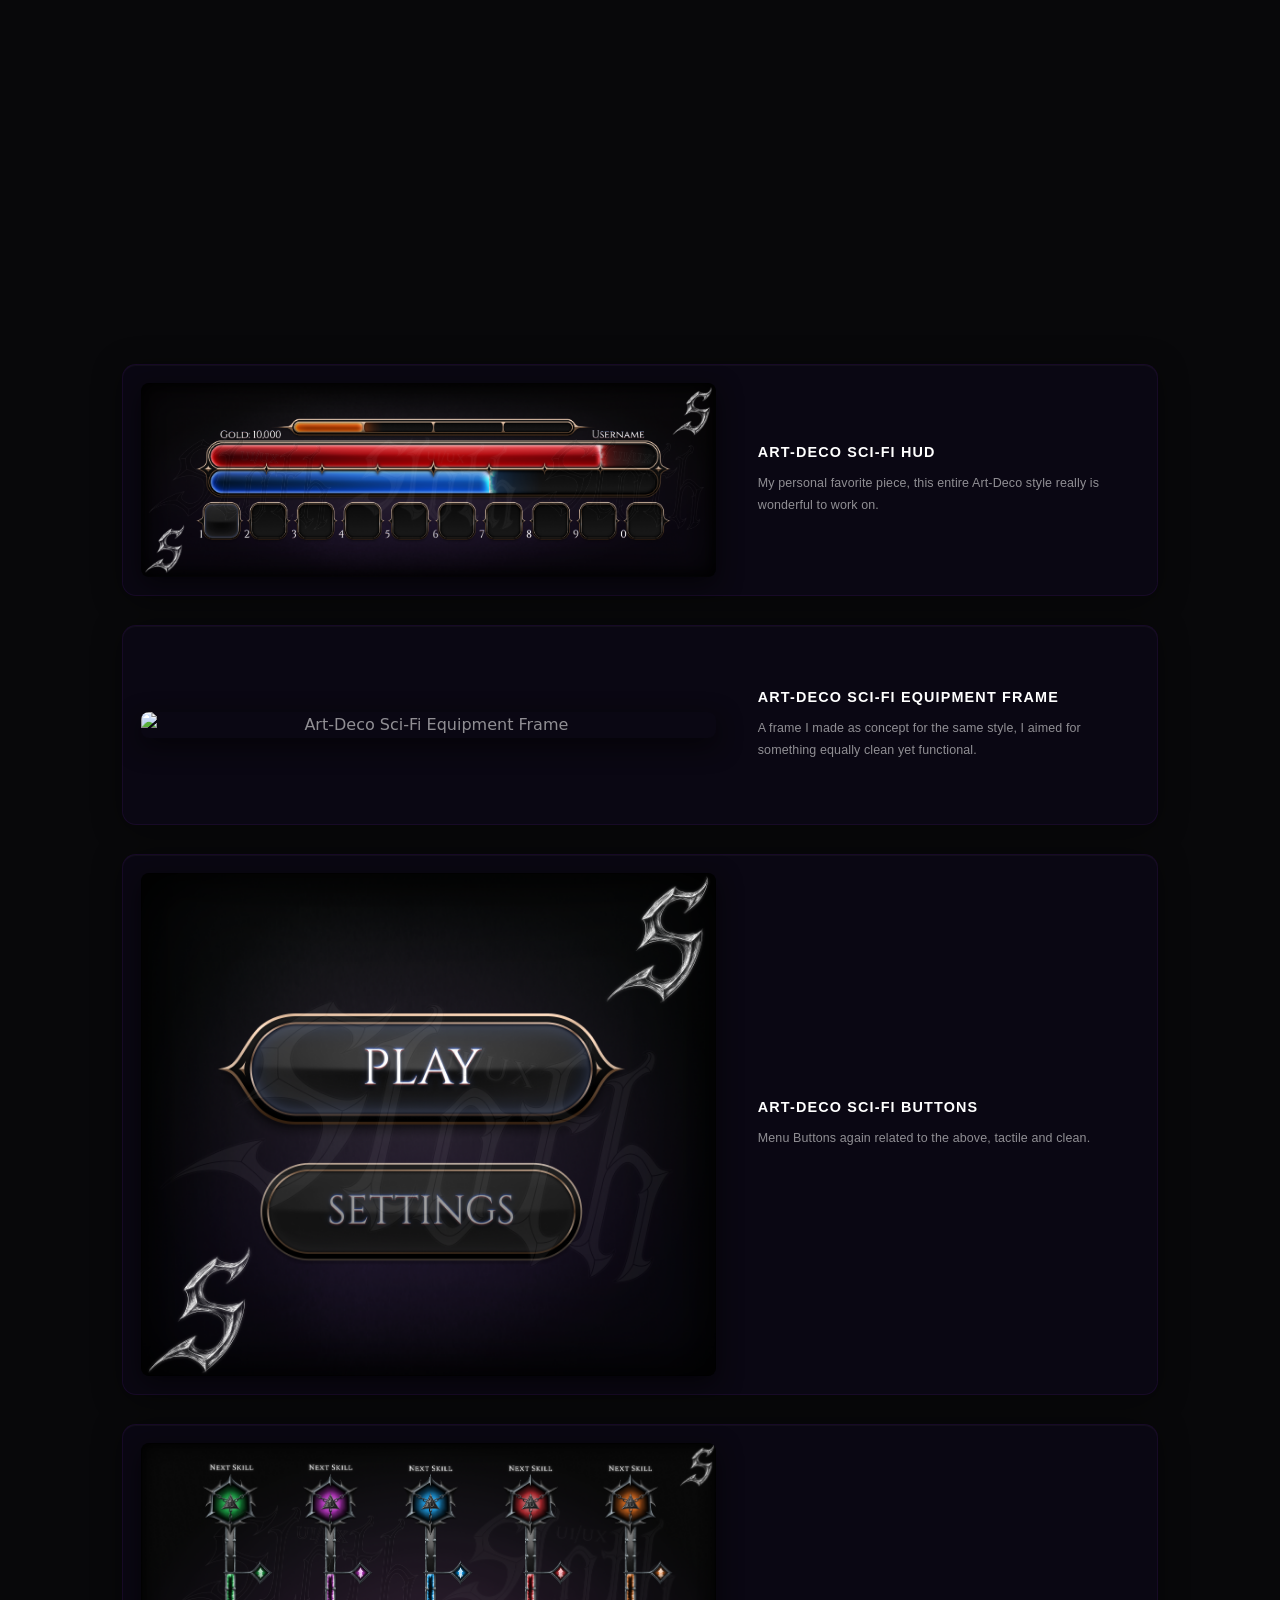
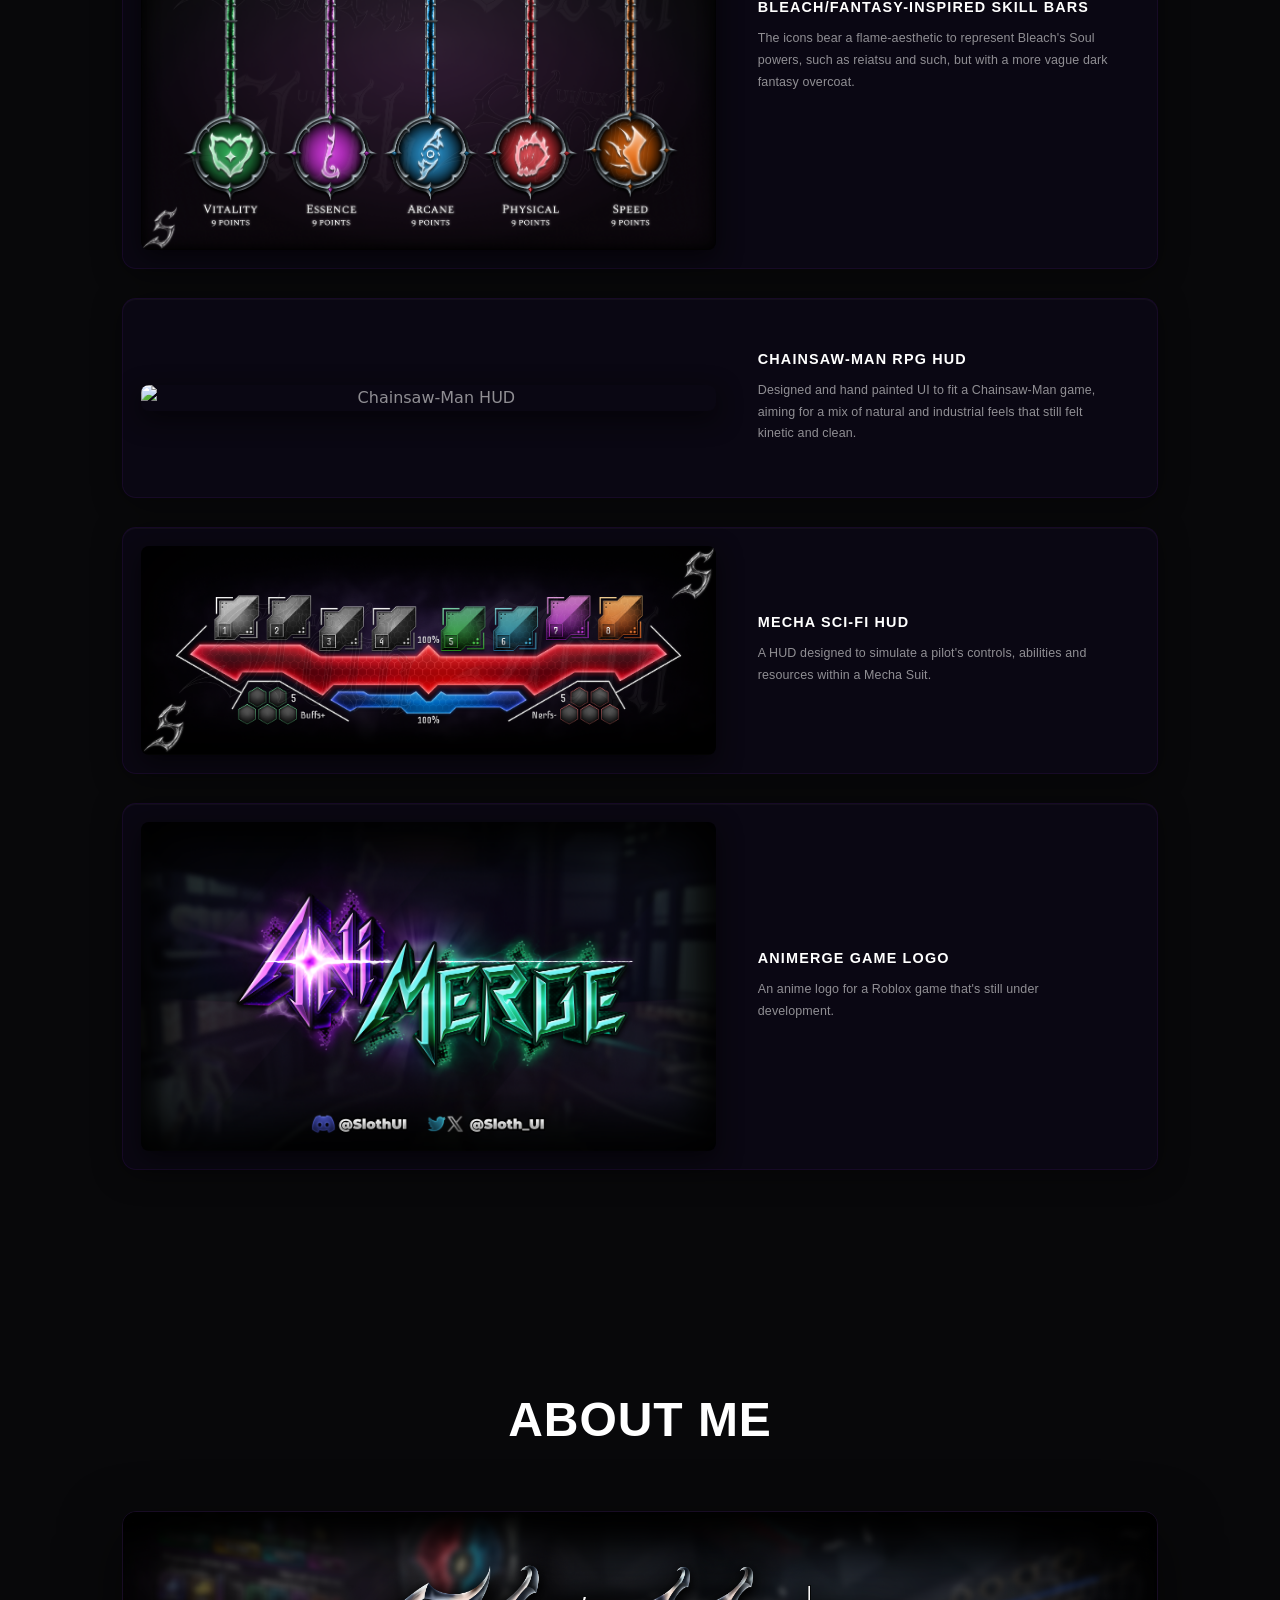
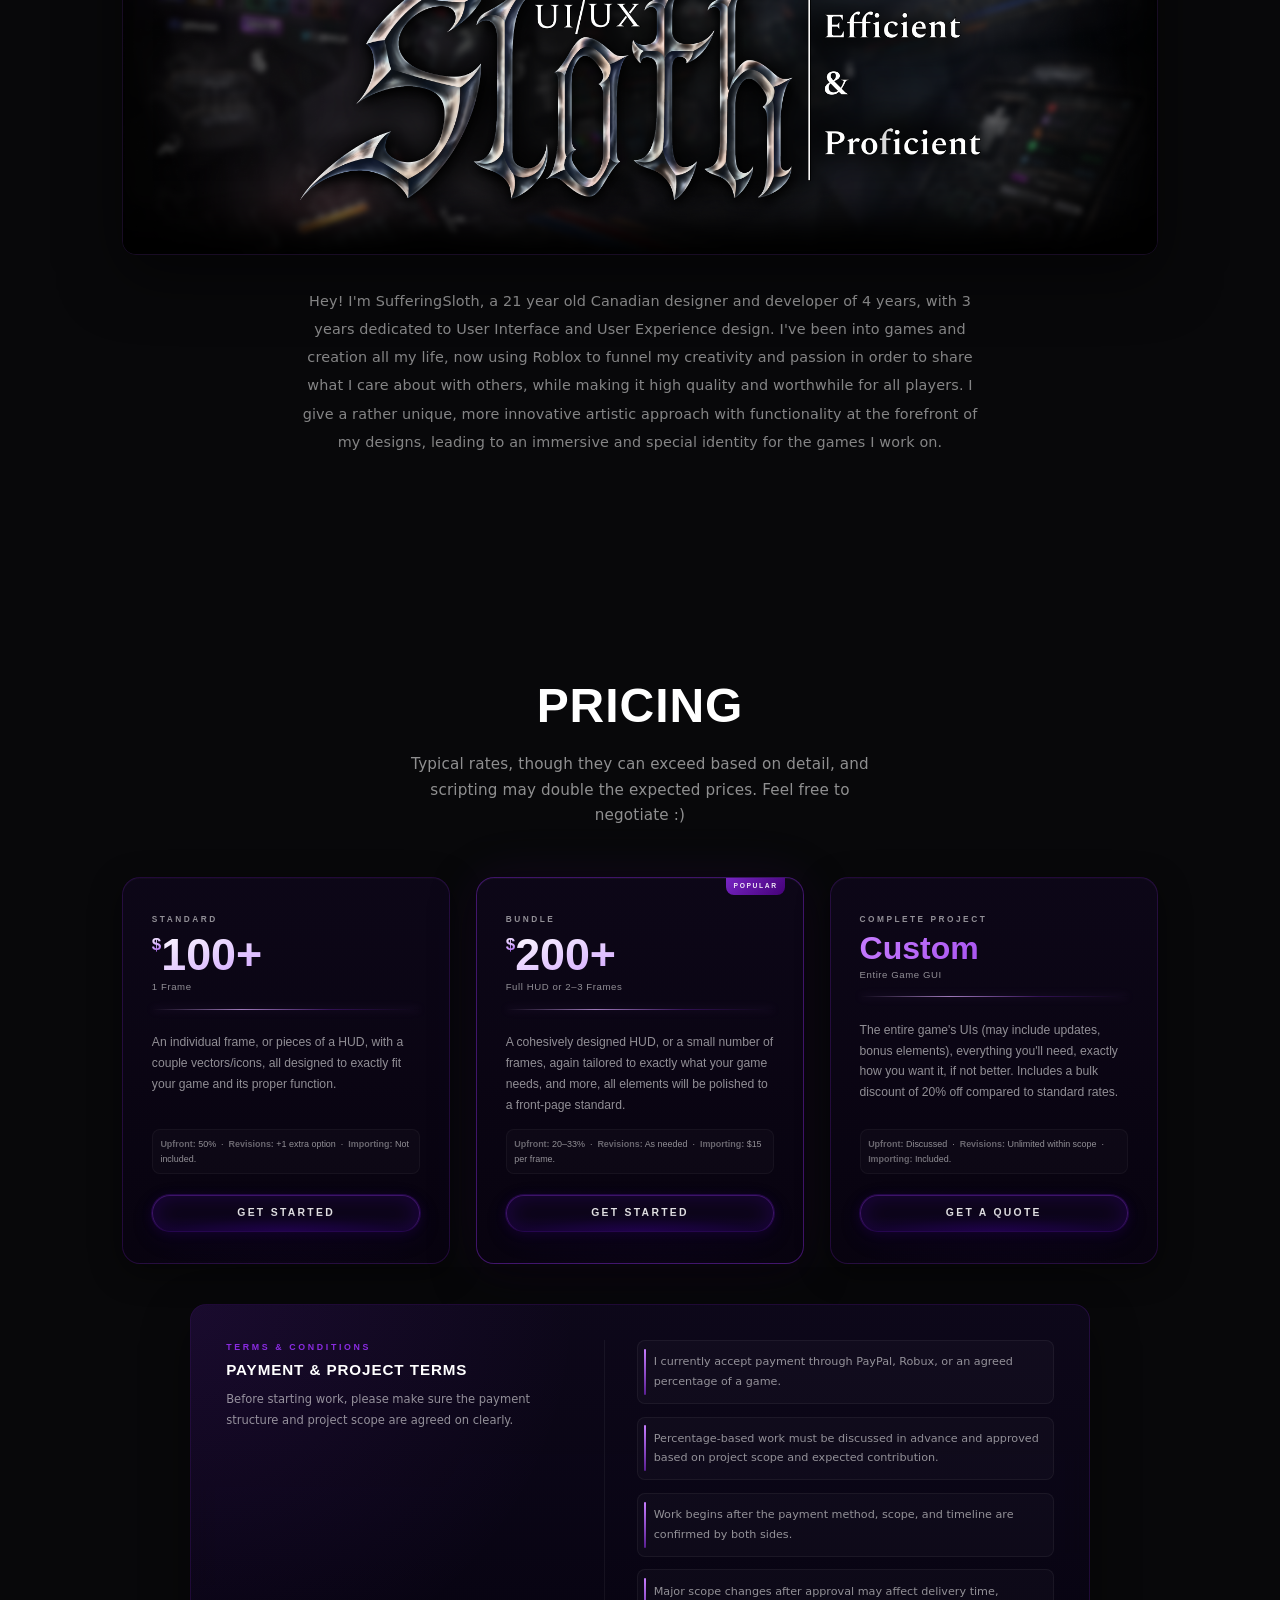
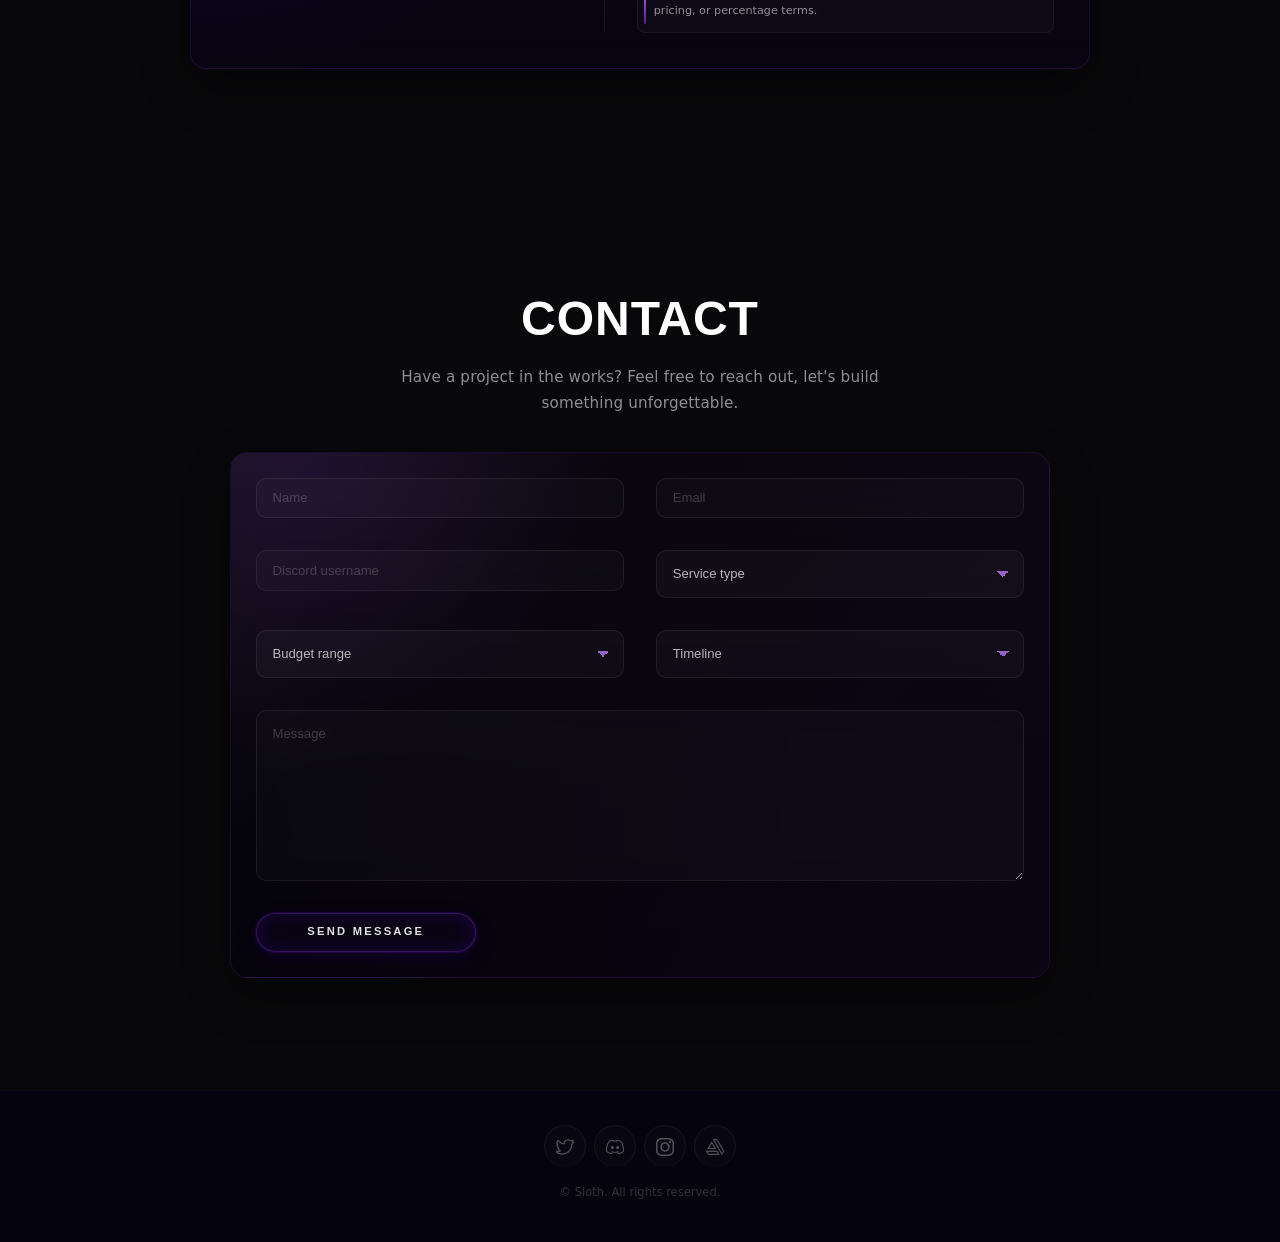
==== commit 8644c369: "Update index.html" ====
--- a/index.html
+++ b/index.html
@@ -112,7 +112,7 @@
                         <span class="stat-label">Visits</span>
                     </div>
                     <div class="stat-item">
-                        <span class="stat-value">17K</span>
+                        <span class="stat-value">18K</span>
                         <span class="stat-label">Peak CCU</span>
                     </div>
                 </div>
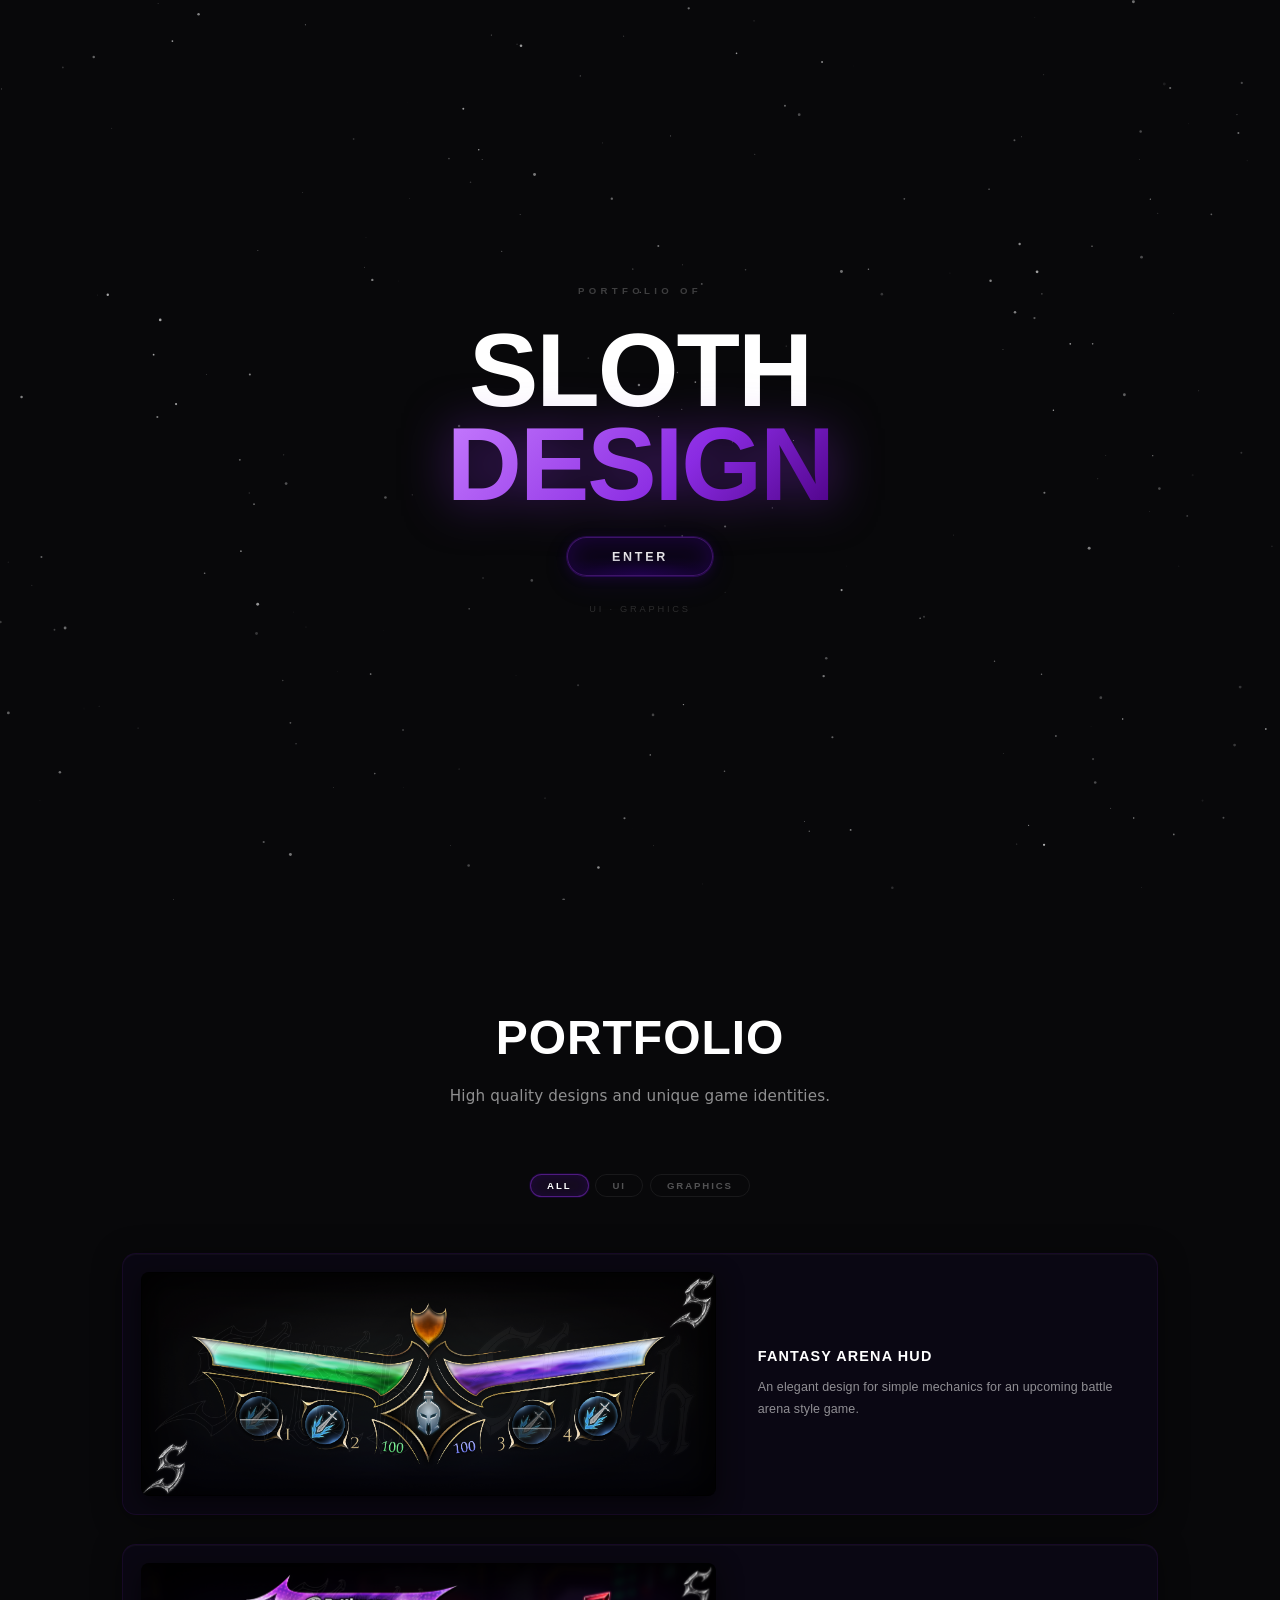
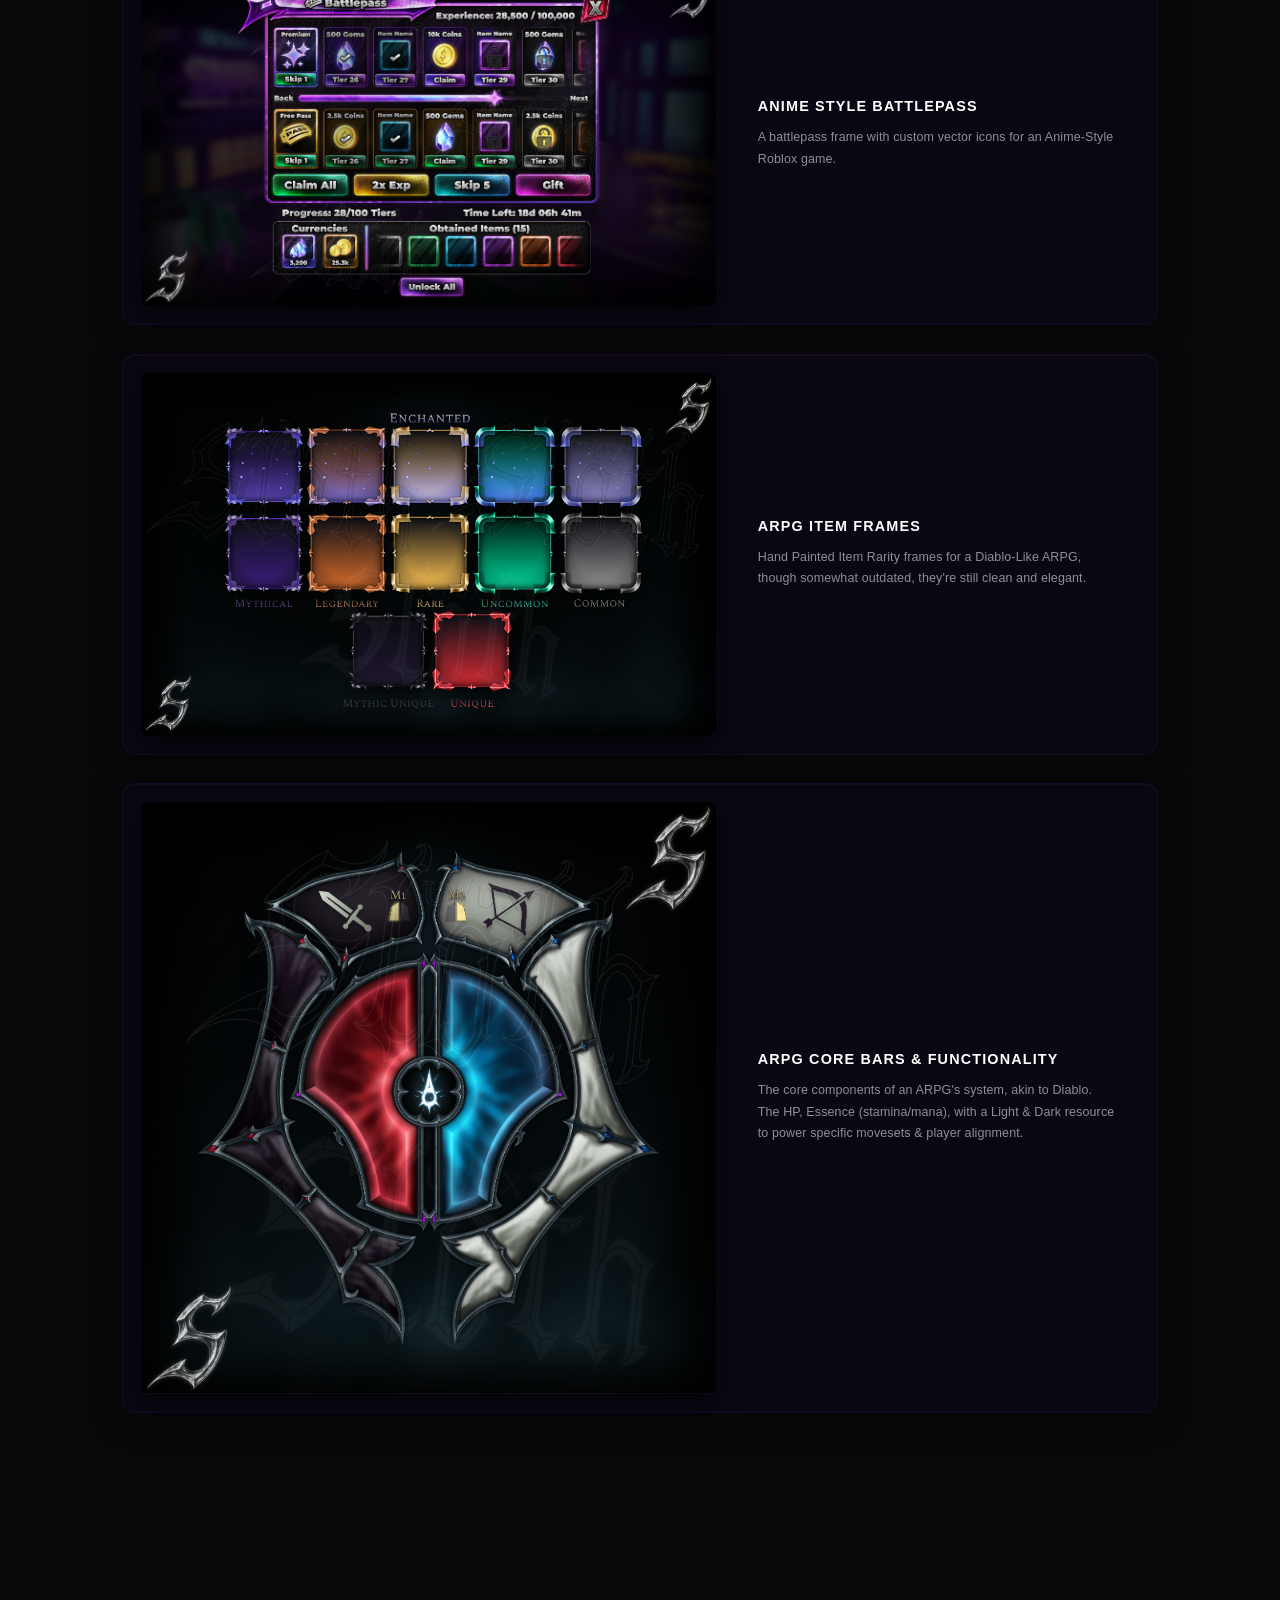
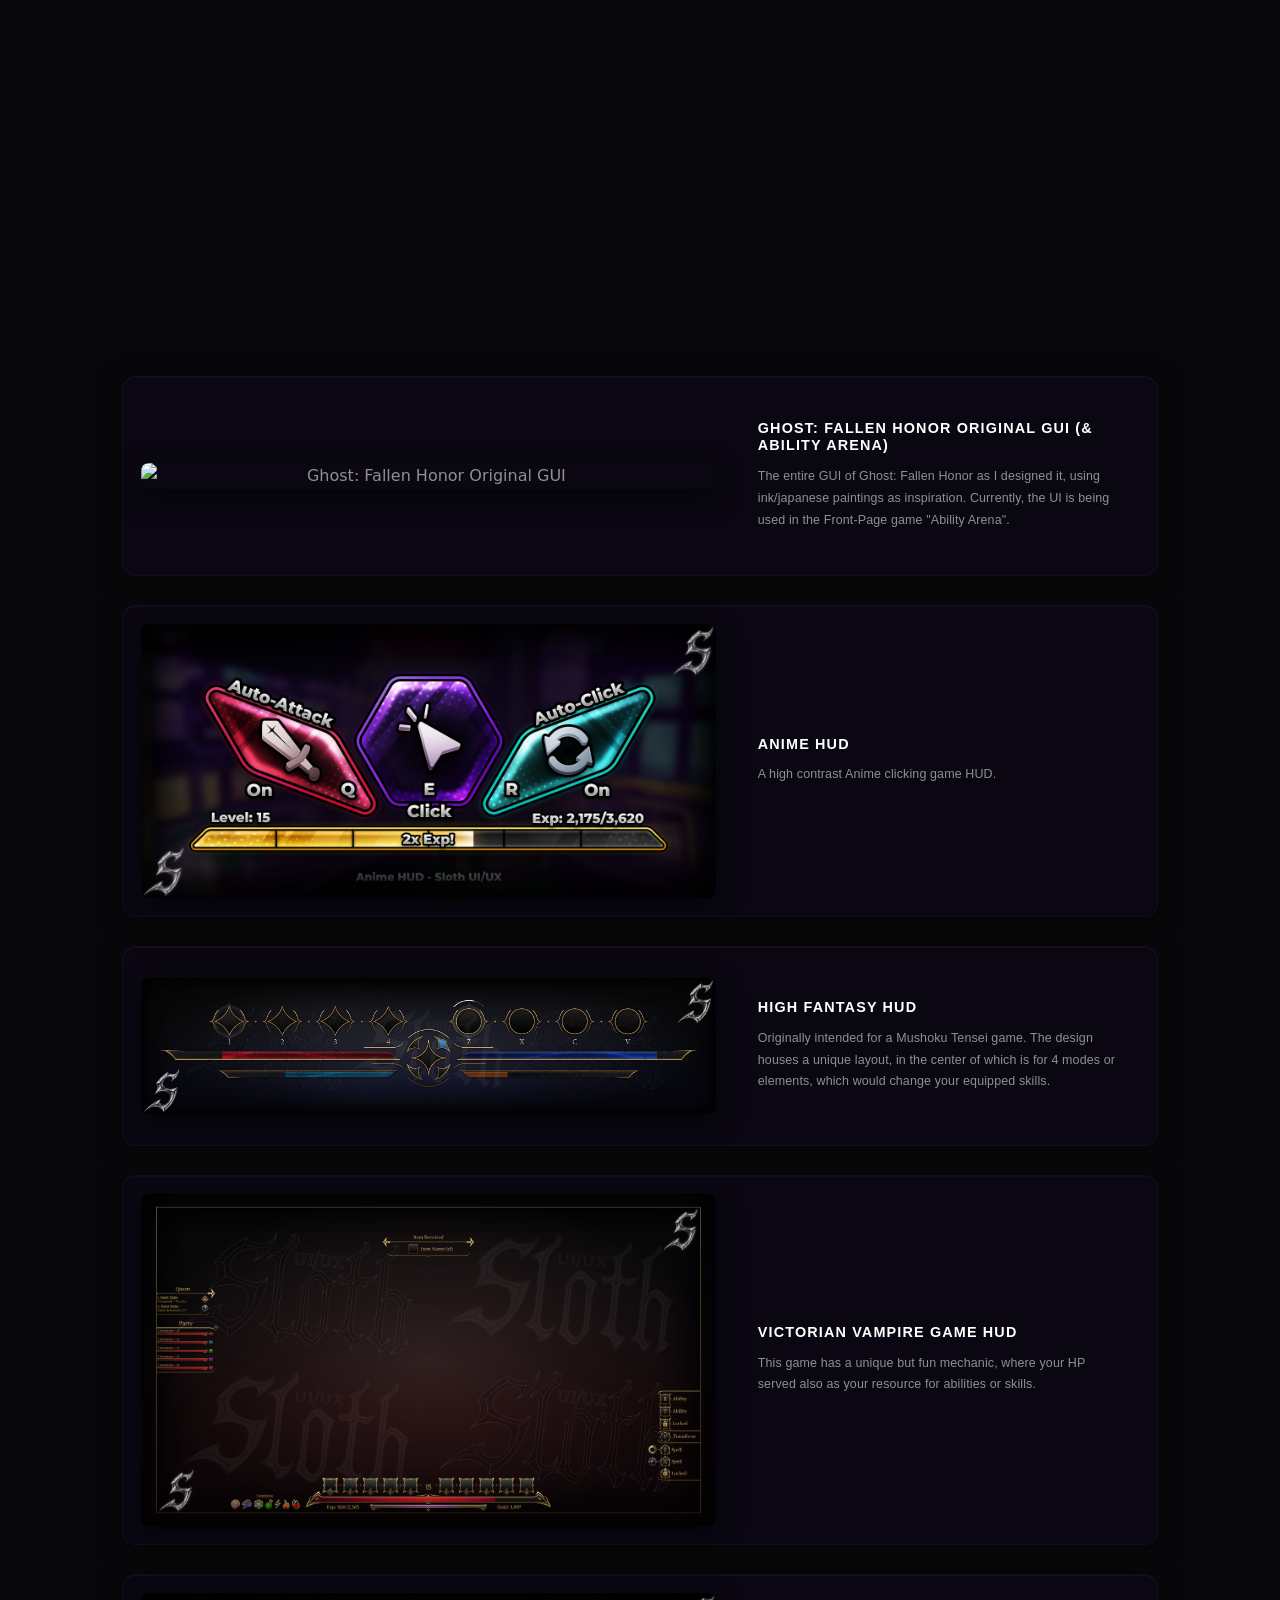
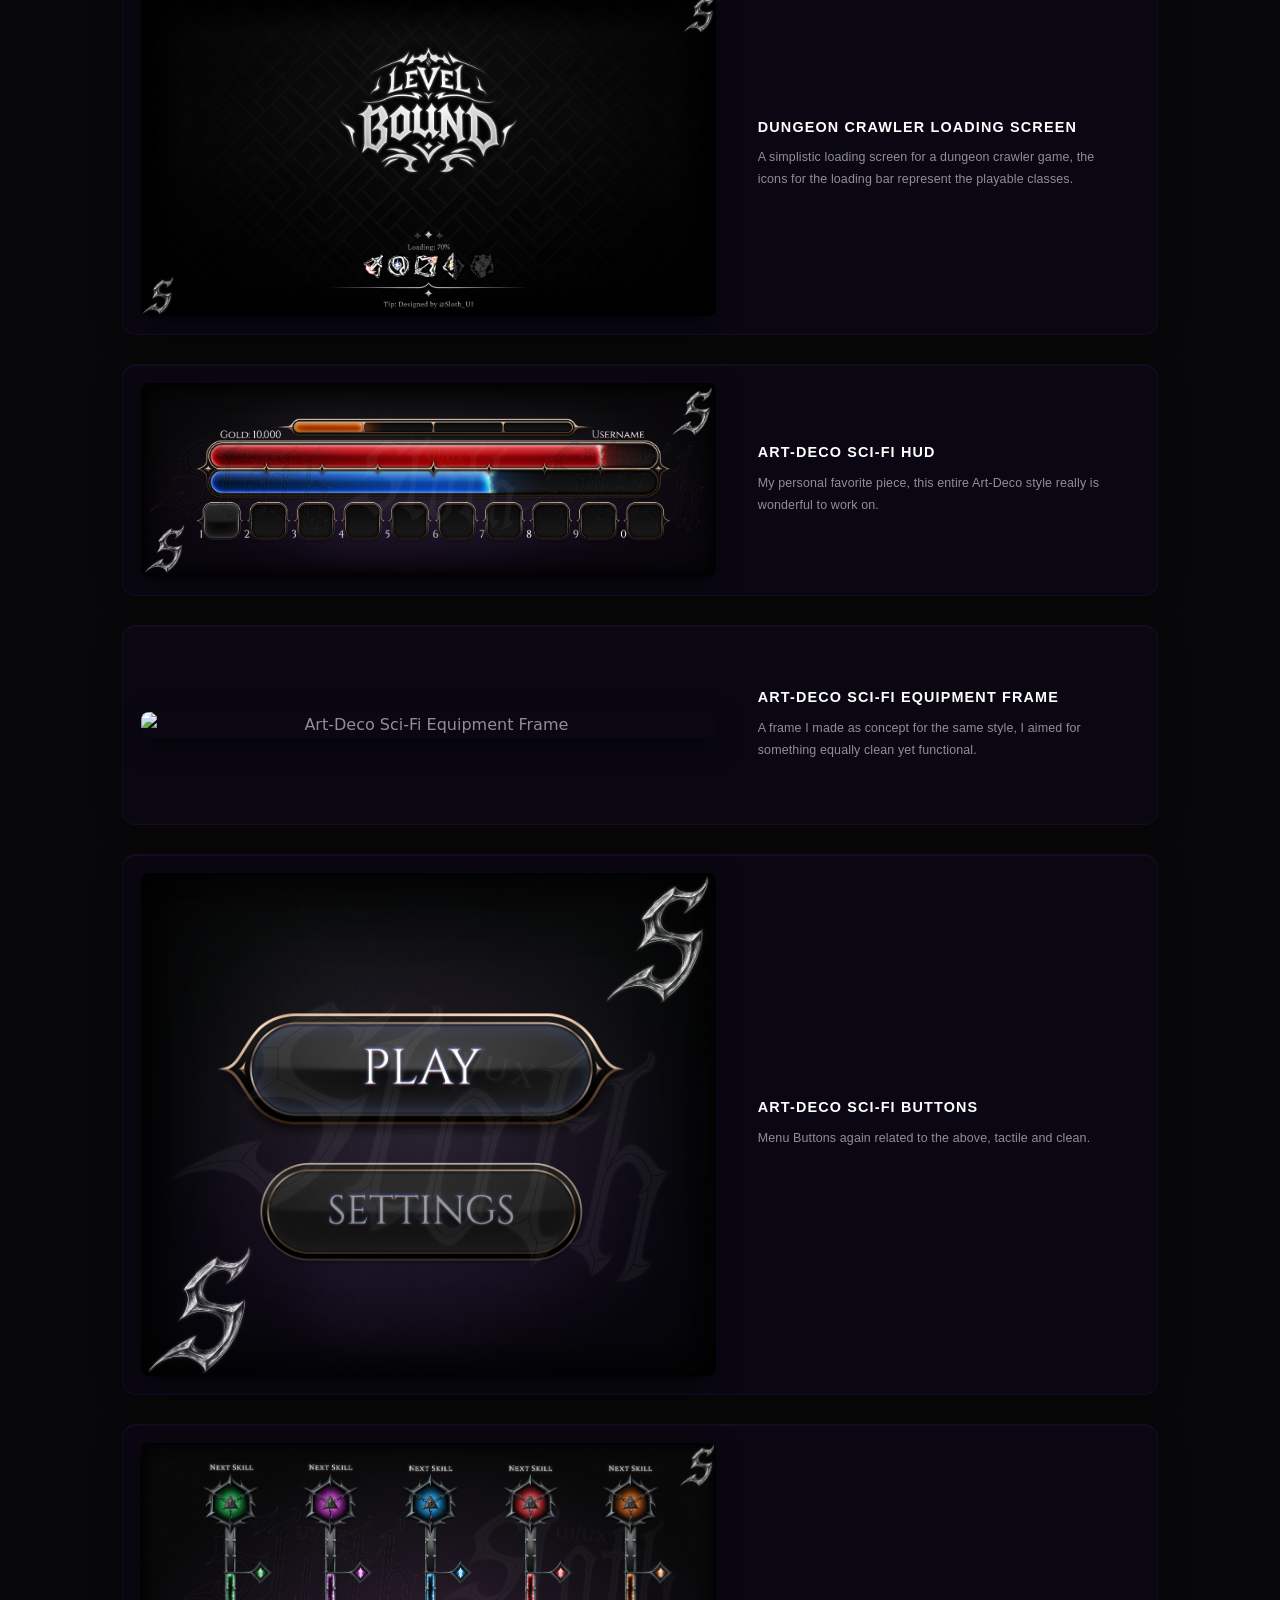
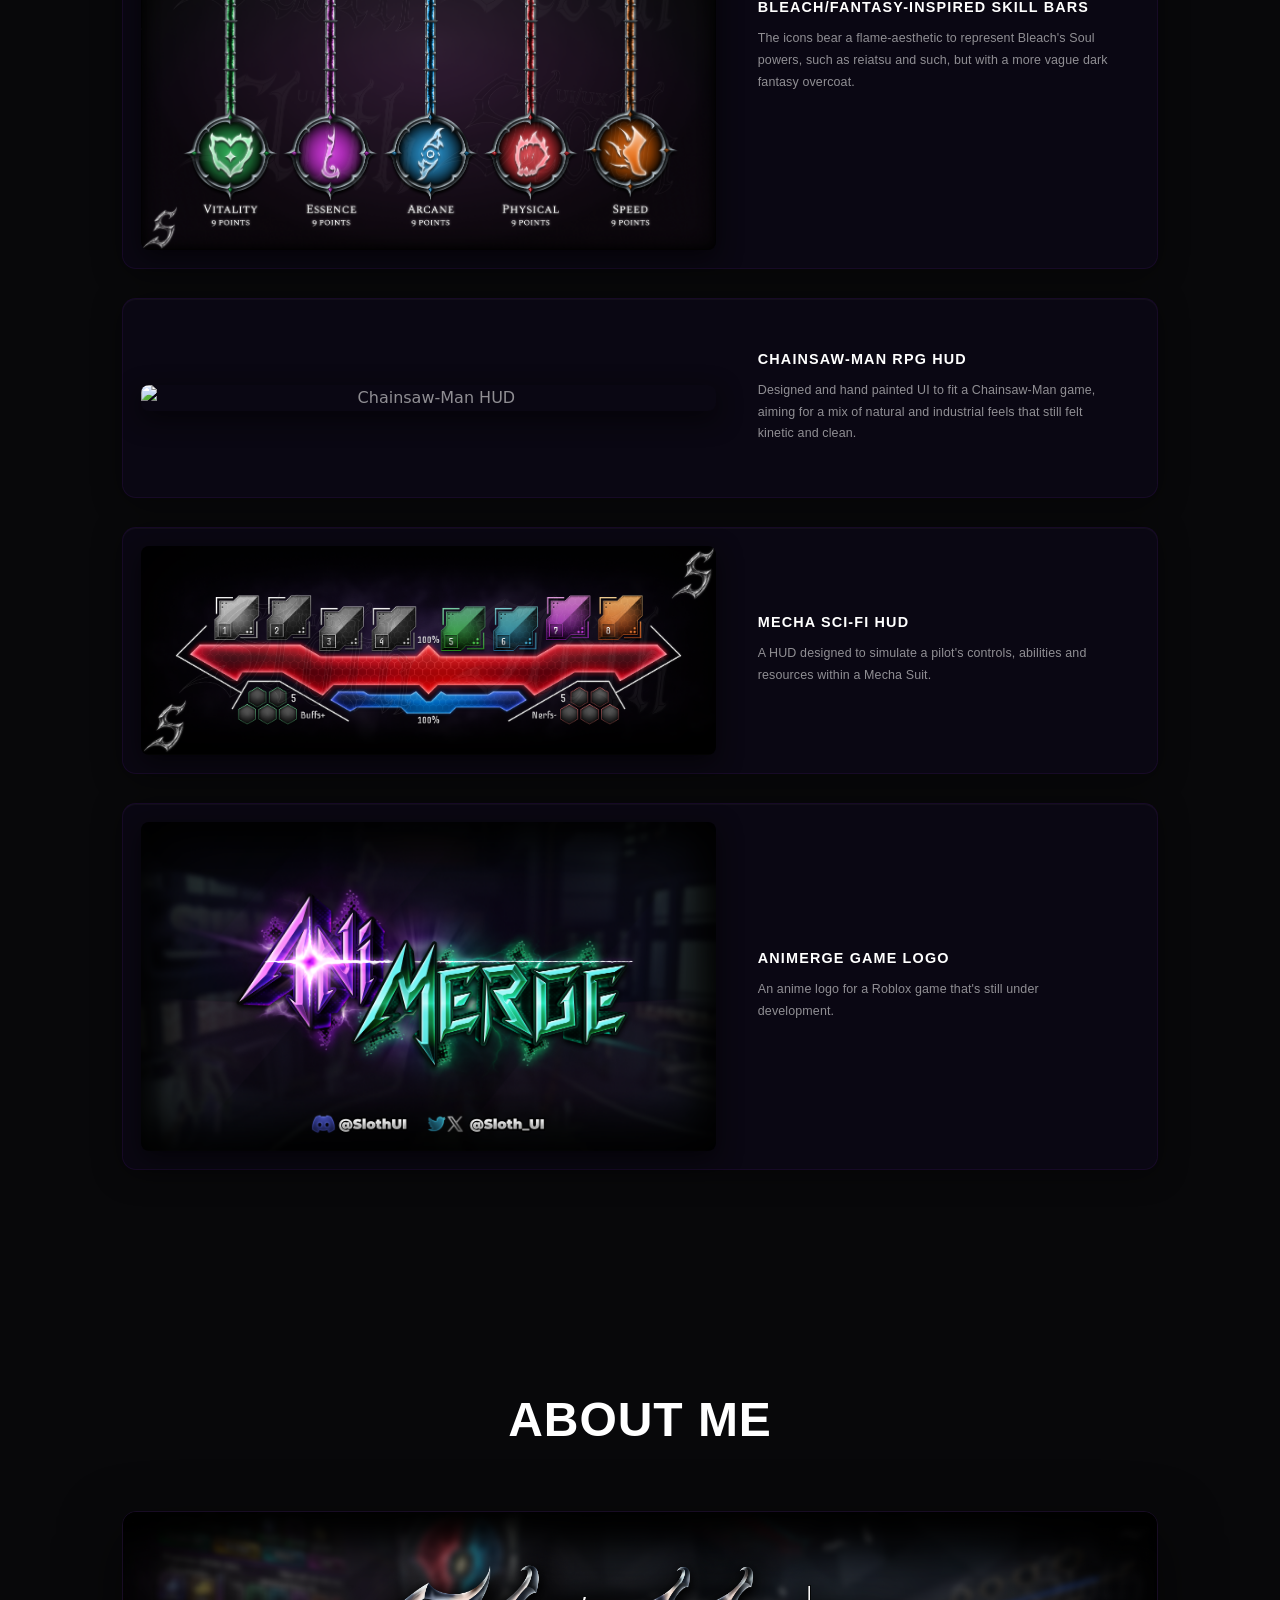
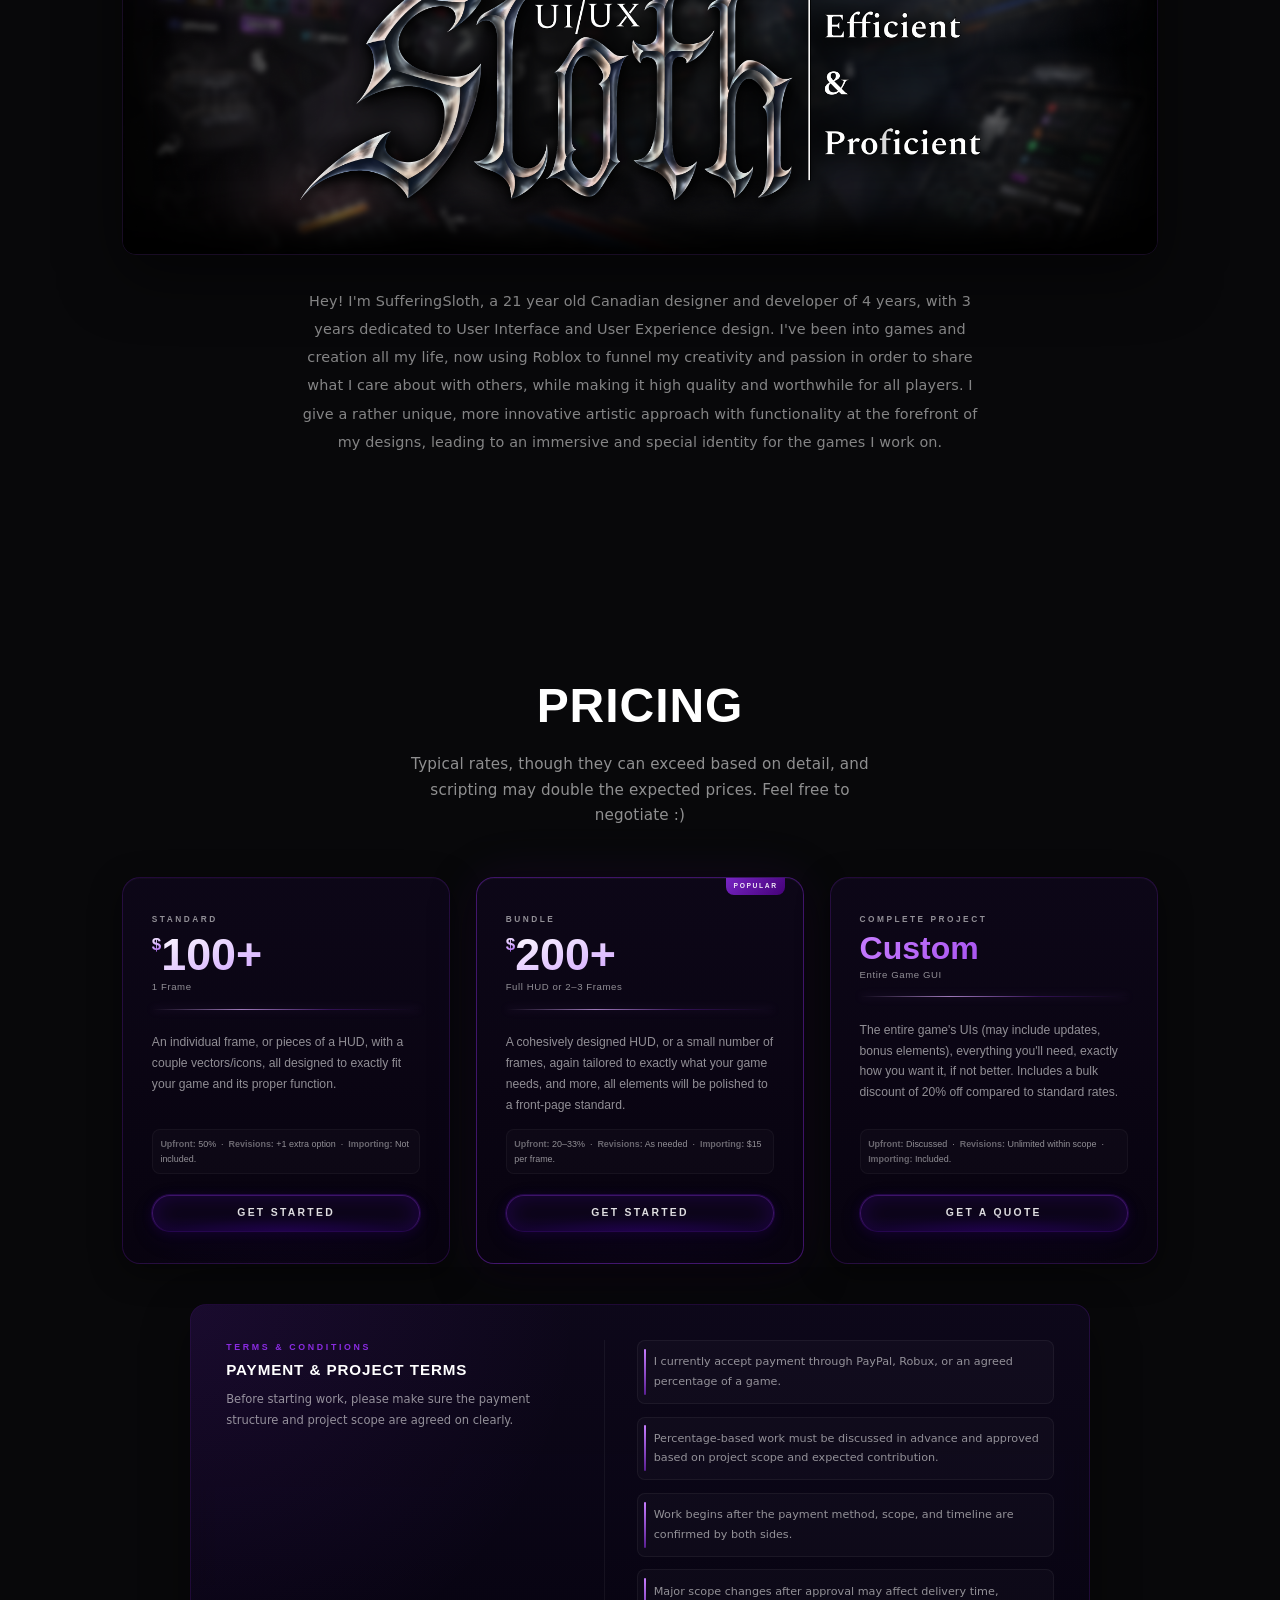
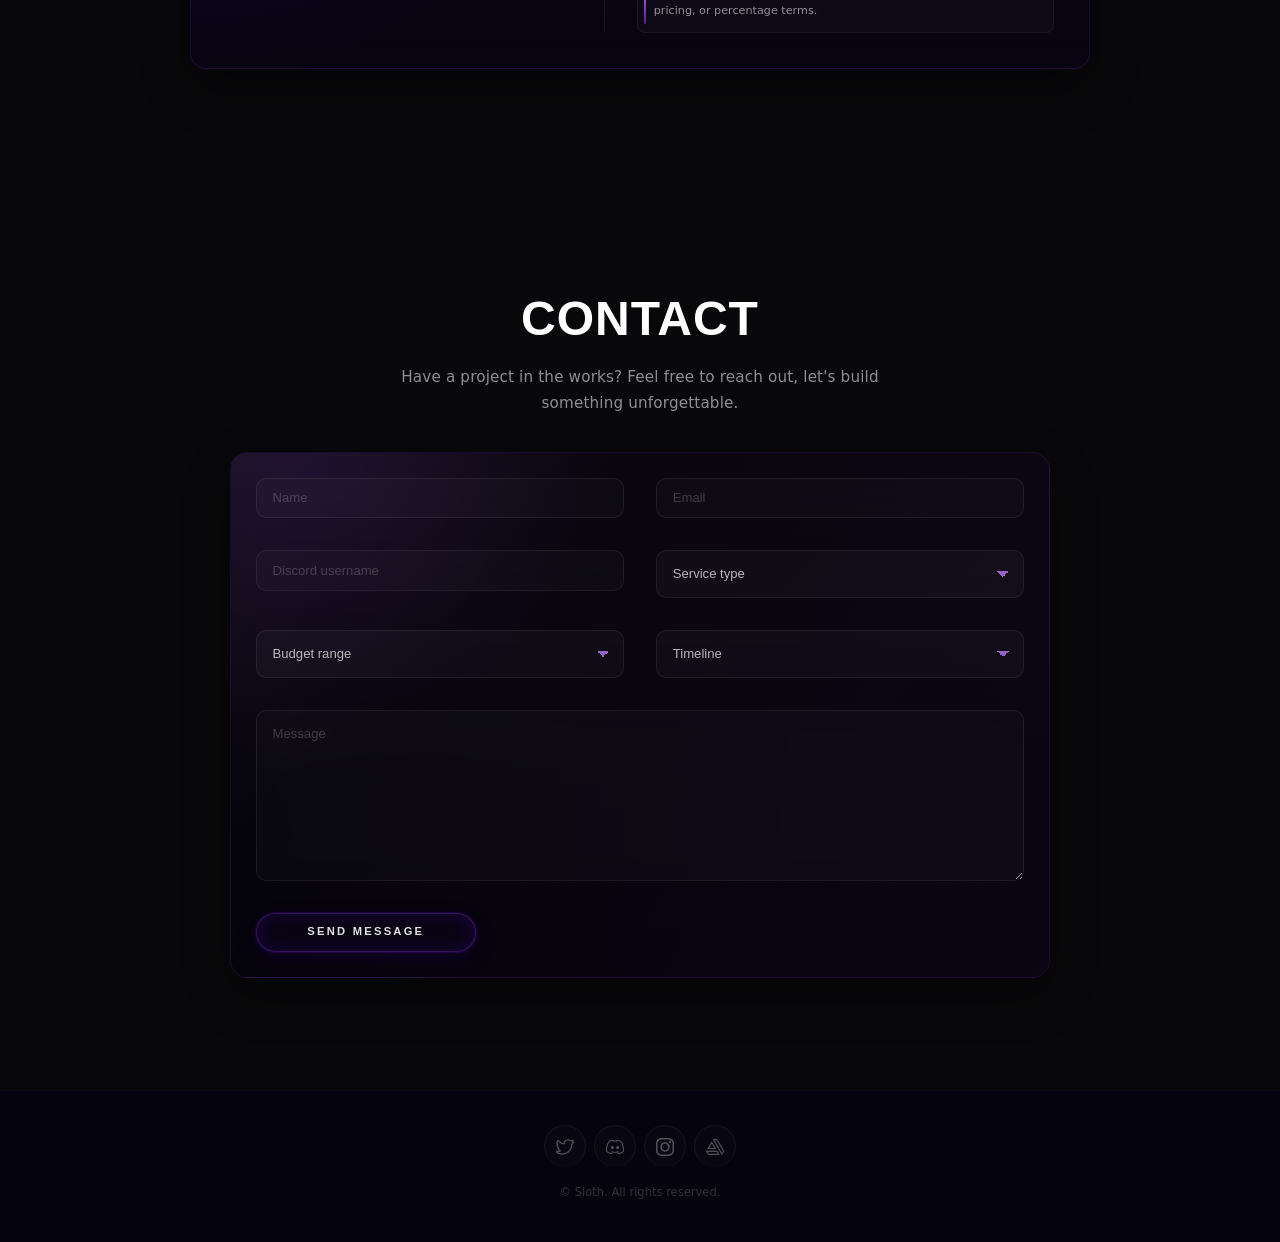
==== commit 2ab213a4: "Update index.html" ====
--- a/index.html
+++ b/index.html
@@ -108,7 +108,7 @@
                 <!-- Achievement Stats -->
                 <div class="sidebar-stats">
                     <div class="stat-item">
-                        <span class="stat-value">80M+</span>
+                        <span class="stat-value">85M+</span>
                         <span class="stat-label">Visits</span>
                     </div>
                     <div class="stat-item">
